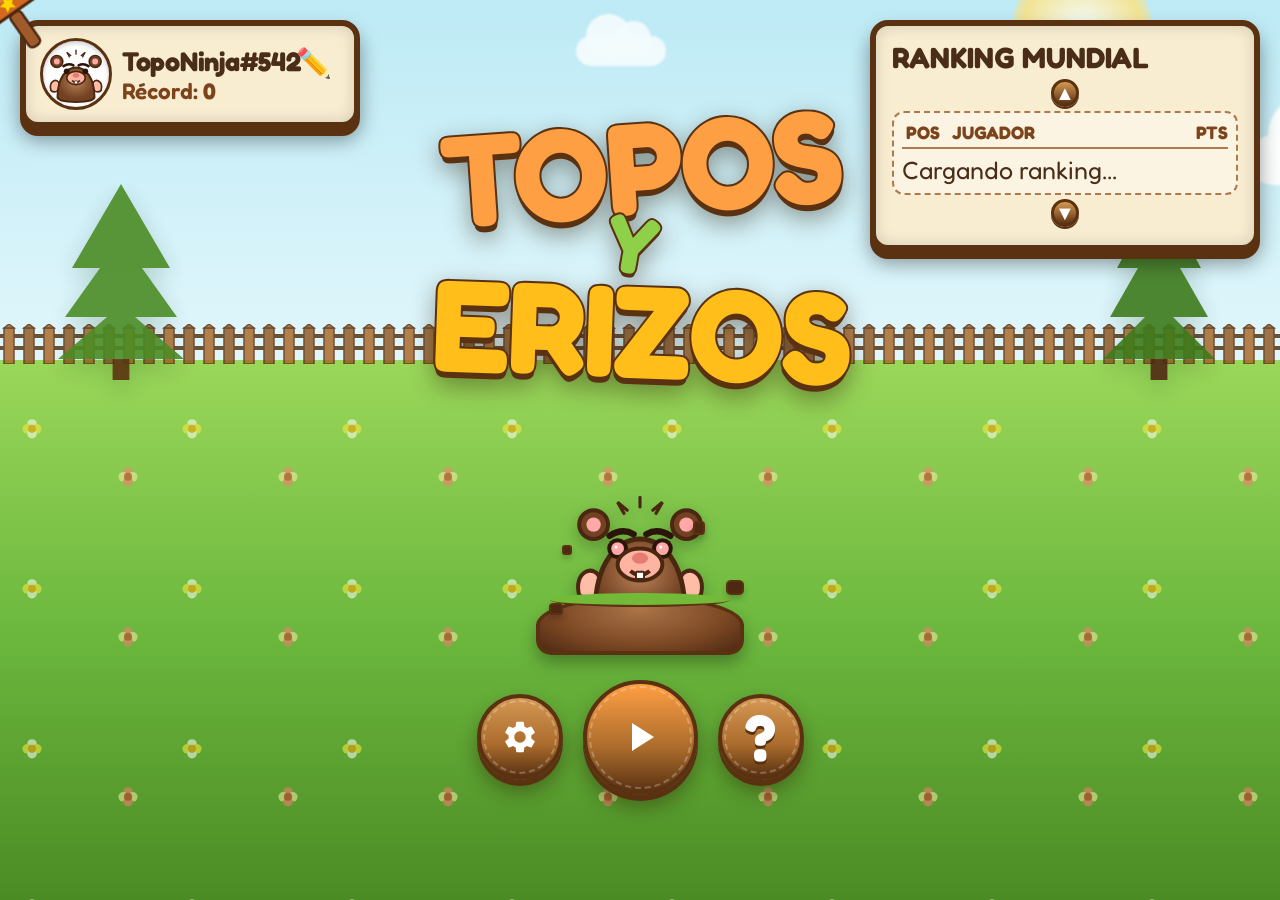
==== index.html @ 7787ddaa "fix(avatars): restringe a los 4 personajes bonus seleccionados y ajusta su tamano en las insignias d" ====
<!DOCTYPE html>
<html lang="es">
<head>
  <meta charset="UTF-8">
  <meta name="viewport" content="width=device-width, initial-scale=1.0, maximum-scale=1.0, user-scalable=no">
  <title>Topos y Erizos — ¡Aplástalos!</title>
  <meta name="description" content="¡El divertido juego de Topos y Erizos! Golpea a los topos con tu martillo, evita a los erizos y sobrevive a la horda.">
  <link rel="icon" href="data:image/svg+xml,<svg xmlns=%22http://www.w3.org/2000/svg%22 viewBox=%220 0 100 100%22><text y=%22.9em%22 font-size=%2290%22>🐹</text></svg>">
  <link rel="preconnect" href="https://fonts.googleapis.com">
  <link rel="preconnect" href="https://fonts.gstatic.com" crossorigin>
  <link href="https://fonts.googleapis.com/css2?family=Fredoka:wght@400;600;700;900&display=swap" rel="stylesheet">
  <link rel="stylesheet" href="style.css?v=1.7.0">
</head>
<body>
  <!-- Global SVG Gradients definitions (Resolves color-fill bugs in dynamic SVGs) -->
  <svg xmlns="http://www.w3.org/2000/svg" style="position: absolute; width: 0; height: 0; overflow: hidden;" aria-hidden="true">
    <defs>
      <radialGradient id="moleGrad" cx="50%" cy="40%" r="50%">
        <stop offset="0%" stop-color="#ba8258" />
        <stop offset="100%" stop-color="#734222" />
      </radialGradient>
      <radialGradient id="erizoFace" cx="50%" cy="50%" r="50%">
        <stop offset="0%" stop-color="#fff0e0" />
        <stop offset="100%" stop-color="#ffdcb8" />
      </radialGradient>
      <radialGradient id="erizoSpikes" cx="50%" cy="50%" r="50%">
        <stop offset="0%" stop-color="#805d3f" />
        <stop offset="100%" stop-color="#4d321d" />
      </radialGradient>
      <radialGradient id="zombieGrad" cx="50%" cy="40%" r="50%">
        <stop offset="0%" stop-color="#9ea7aa" />
        <stop offset="100%" stop-color="#546e7a" />
      </radialGradient>
    </defs>
  </svg>

  <!-- Background Ambient Scene -->
  <div class="scene" aria-hidden="true">
    <div class="sun"></div>
    <div class="cloud c1"></div>
    <div class="cloud c2"></div>
    <div class="cloud c3"></div>
    <div class="bg-fence"></div>
    <div class="bg-flowers"></div>
    <div class="bg-forest">
      <!-- Stylized Vector Trees matching reference background -->
      <div class="bg-tree t-left"></div>
      <div class="bg-tree t-right"></div>
    </div>
  </div>

  <!-- Custom Wooden Hammer Cursor (for non-touch devices) -->
  <div class="hammer-cursor" id="hammerCursor" aria-hidden="true">
    <svg viewBox="0 0 100 100" width="100%" height="100%">
      <!-- Handle -->
      <rect x="42" y="45" width="16" height="50" rx="6" fill="#a05a2c" stroke="#4a2711" stroke-width="3"/>
      <!-- Hammer Head -->
      <path d="M15 15 L85 15 A8 8 0 0 1 93 23 L93 37 A8 8 0 0 1 85 45 L15 45 A8 8 0 0 1 7 37 L7 23 A8 8 0 0 1 15 15 Z" fill="#d2691e" stroke="#4a2711" stroke-width="4"/>
      <!-- Highlights and Details -->
      <rect x="22" y="20" width="56" height="6" rx="3" fill="#ffb07c" opacity="0.3"/>
      <path d="M85 15 L85 45" stroke="#4a2711" stroke-width="4"/>
      <path d="M15 15 L15 45" stroke="#4a2711" stroke-width="4"/>
      <!-- Star Decal -->
      <polygon points="50,22 53,28 60,29 55,34 56,41 50,37 44,41 45,34 40,29 47,28" fill="#ffd700"/>
    </svg>
  </div>

  <main class="game-wrap">

    <!-- ================= MAIN MENU SCREEN ================= -->
    <div class="screen active" id="menuScreen">
      <!-- Modal Overlay Backdrop for mobile/tablet -->
      <div class="modal-backdrop" id="modalBackdrop" hidden></div>
      
      <!-- Mobile Top Bar Actions (hidden on desktop) -->
      <div class="mobile-header-actions">
        <button class="mobile-action-btn" id="mobileProfileBtn" title="Mi Perfil" aria-label="Mi Perfil">
          <div class="btn-avatar-icon" id="mobileAvatarIcon"></div>
          <span class="btn-label">Perfil</span>
        </button>
        <button class="mobile-action-btn" id="mobileRankBtn" title="Ranking Mundial" aria-label="Ranking Mundial">
          <span class="btn-trophy-icon">🏆</span>
          <span class="btn-label">Ranking</span>
        </button>
      </div>
      
      <!-- 1. FLOATING PROFILE BADGE (TOP-LEFT) -->
      <div class="floating-profile-badge" id="profileCard">
        <button class="modal-close-btn" id="btnCloseProfileModal" title="Cerrar" aria-label="Cerrar">&times;</button>
        <!-- View Mode -->
        <div class="profile-view-mode" id="profileViewMode">
          <div class="profile-avatar-badge" id="profileViewAvatar"></div>
          <div class="profile-info">
            <span class="profile-name" id="profileViewName">Jugador Anónimo</span>
            <span class="profile-highscore">Récord: <b id="profileViewRecord">0</b></span>
          </div>
          <button class="edit-profile-btn" id="btnEditProfile" title="Editar Perfil">✏️</button>
        </div>
        
        <!-- Edit Mode (hidden by default) -->
        <div class="profile-edit-mode" id="profileEditMode" hidden>
          <div class="avatar-selector">
            <button type="button" class="avatar-arrow" id="avatarPrev">◀</button>
            <div class="avatar-option" id="avatarCurrentOption"></div>
            <button type="button" class="avatar-arrow" id="avatarNext">▶</button>
          </div>
          <div class="profile-edit-inputs">
            <input type="text" class="profile-input" id="inputProfileName" maxlength="20" placeholder="Tu Nombre">
            <button class="save-profile-btn" id="btnSaveProfile" title="Guardar">Guardar</button>
          </div>
        </div>
      </div>

      <!-- 2. FLOATING RANKING BOARD (TOP-RIGHT) -->
      <div class="floating-mini-leaderboard" id="miniLeaderboardCard">
        <button class="modal-close-btn" id="btnCloseRankModal" title="Cerrar" aria-label="Cerrar">&times;</button>
        <h3 class="mini-leaderboard-title">RANKING MUNDIAL</h3>
        
        <div class="mini-leaderboard-container-wrapper">
          <!-- Scroll Up Arrow Button -->
          <button class="rank-scroll-btn up" id="rankScrollUp" title="Subir" aria-label="Subir Ranking">▲</button>
          
          <div class="mini-leaderboard-list-container">
            <div class="leaderboard-header">
              <span>Pos</span>
              <span>Jugador</span>
              <span>Pts</span>
            </div>
            <div class="mini-leaderboard-list" id="leaderboardList">
              <div class="leaderboard-loading">Cargando...</div>
            </div>
          </div>
          
          <!-- Scroll Down Arrow Button -->
          <button class="rank-scroll-btn down" id="rankScrollDown" title="Bajar" aria-label="Bajar Ranking">▼</button>
        </div>
      </div>

      <div class="menu-layout">
        <!-- Column 1: Main Menu Options -->
        <div class="menu-main-col">
          <h1 class="logo">
            <span class="logo-top">Topos</span>
            <span class="logo-y">y</span>
            <span class="logo-cuyes">Erizos</span>
          </h1>

          <!-- Giant Menu Mole (matching Image 1) -->
          <div class="menu-mole-container" id="menuMoleContainer">
            <!-- Dust & Flying Rocks -->
            <div class="menu-rocks" aria-hidden="true">
              <span class="rock r1"></span>
              <span class="rock r2"></span>
              <span class="rock r3"></span>
              <span class="rock r4"></span>
            </div>
            <div class="menu-critter-wrapper">
              <div class="menu-critter" id="menuCritter"></div>
            </div>
            <div class="menu-mound-front"></div>
          </div>

          <!-- Wooden Log Buttons Panel (matching Image 1) -->
          <div class="menu-buttons">
            <button class="wood-btn circle" id="btnSettings" title="Configuración" aria-label="Configuración">
              <svg viewBox="0 0 24 24" width="38" height="38">
                <path d="M19.14 12.94c.04-.3.06-.61.06-.94 0-.32-.02-.64-.07-.94l2.03-1.58a.49.49 0 0 0 .12-.61l-1.92-3.32a.488.488 0 0 0-.59-.22l-2.39.96c-.5-.38-1.03-.7-1.62-.94l-.36-2.54a.484.484 0 0 0-.48-.41h-3.84a.48.48 0 0 0-.48.41l-.36 2.54c-.59.24-1.13.57-1.62.94l-2.39-.96c-.22-.08-.47 0-.59.22L2.74 8.87a.49.49 0 0 0 .12.61l2.03 1.58c-.05.3-.09.63-.09.94s.02.64.07.94l-2.03 1.58a.49.49 0 0 0-.12.61l1.92 3.32c.12.22.37.29.59.22l2.39-.96c.5.38 1.03.7 1.62.94l.36 2.54c.05.24.24.41.48.41h3.84c.24 0 .44-.17.48-.41l.36-2.54c.59-.24 1.13-.56 1.62-.94l2.39.96c.22.08.47 0 .59-.22l1.92-3.32a.49.49 0 0 0-.12-.61l-2.03-1.58zM12 15.6c-1.98 0-3.6-1.62-3.6-3.6s1.62-3.6 3.6-3.6 3.6 1.62 3.6 3.6-1.62 3.6-3.6 3.6z" fill="#fff"/>
              </svg>
            </button>

            <button class="wood-btn circle play" id="btnPlay" title="Jugar" aria-label="Iniciar Juego">
              <svg viewBox="0 0 24 24" width="48" height="48">
                <path d="M8 5v14l11-7z" fill="#fff"/>
              </svg>
            </button>

            <button class="wood-btn circle" id="btnHelp" title="Instrucciones" aria-label="Instrucciones">
              <span class="wood-btn-text">?</span>
            </button>

          </div>
        </div>
      </div>
    </div>

    <!-- ================= GAME CONTAINER SCREEN ================= -->
    <div class="screen" id="gameContainer">

      <!-- Premium HUD Panel (Wood Styled) -->
      <div class="hud-panel">
        <div class="hud-left">
          <!-- Vidas -->
          <div class="hud-lives" id="lives" aria-label="Vidas"></div>
        </div>

        <div class="hud-center">
          <!-- Phase Progress Bar (Fase 1 a 10) -->
          <div class="phase-container">
            <span class="phase-label" id="phaseIndicator">Fase 1/10</span>
            <div class="phase-bar-bg">
              <div class="phase-bar-fill" id="phaseProgress"></div>
            </div>
          </div>
        </div>

        <div class="hud-right">
          <!-- Puntos -->
          <div class="hud-score">
            <span class="hud-score-label">Puntos</span>
            <span class="hud-score-value" id="score">0</span>
          </div>

          <!-- Combo wood badge -->
          <div class="combo-badge-wood" id="comboBadge" hidden>
            <span class="combo-val">x1</span>
          </div>

          <!-- Pause/Menu button -->
          <button class="mute-btn pause-btn" id="btnPause" type="button" title="Pausar" aria-label="Pausar">
            <span>||</span>
          </button>
        </div>
      </div>

      <!-- Highscore / Frenzy / Toast subbar -->
      <div class="hud-sub">
        <span class="hud-sub-item">🏆 Récord: <b id="highscore">0</b></span>
        <span class="frenzy-badge" id="frenzyBadge" hidden>🍄 ¡FRENZY x2!</span>
      </div>

      <!-- Game Board (9 holes) -->
      <div class="board-wrap">
        <div class="board" id="board">
          <!-- Holes built dynamically in JS, with 3-layer DOM structure -->
        </div>

        <!-- Warning Overlay for Hordes -->
        <div class="horde-warning-banner" id="hordeWarning" hidden>
          <span class="horde-alert-text">⚠️ ¡ATENCIÓN: LA HORDA! ⚠️</span>
        </div>
      </div>
    </div>

  </main>

  <!-- ================= OVERLAYS ================= -->

  <!-- INSTRUCTIONS OVERLAY (STONE TABLET CAROUSEL) -->
  <div class="overlay" id="instructionsOverlay" hidden>
    <div class="stone-tablet">
      <button class="tablet-close" id="helpClose" aria-label="Cerrar">&times;</button>
      <h2 class="tablet-title">INSTRUCCIONES</h2>

      <div class="tablet-content">
        <!-- Page 1: Basic Game & Combo -->
        <div class="tablet-page active" data-page="1">
          <p class="tablet-text">
            ¡Golpea a los topos! Pero no toques a los erizos o perderás corazones.
          </p>
          <div class="tablet-row">
            <div class="tablet-item">
              <span class="symbol-check">✓</span>
              <div class="item-graphic graphic-mole-hit"></div>
            </div>
            <div class="tablet-item">
              <span class="symbol-cross">✗</span>
              <div class="item-graphic graphic-cuye-hit"></div>
            </div>
          </div>
          <p class="tablet-subtext">¡Haz 5 golpes seguidos para duplicar tus puntos!</p>
          <div class="tablet-combo-preview">
            <span class="mini-mallet">🔨</span>
            <span class="mini-mallet">🔨</span>
            <span class="mini-mallet">🔨</span>
            <span class="mini-mallet">🔨</span>
            <div class="combo-badge-glowing">x2</div>
          </div>
        </div>

        <!-- Page 2: Prepared Moles (Helmets) -->
        <div class="tablet-page" data-page="2">
          <p class="tablet-text">
            ¡Algunos topos usan casco o balde y necesitan más golpes para escapar!
          </p>
          <div class="tablet-row column">
            <div class="tablet-item-horizontal">
              <div class="item-graphic graphic-helmet-mole"></div>
              <span class="graphic-arrow">➡</span>
              <span class="strike-count">x2</span>
              <span class="mini-mallet">🔨</span>
            </div>
            <div class="tablet-item-horizontal">
              <div class="item-graphic graphic-bucket-mole"></div>
              <span class="graphic-arrow">➡</span>
              <span class="strike-count">x3</span>
              <span class="mini-mallet">🔨</span>
            </div>
          </div>
        </div>

        <!-- Page 3: Special Moles (Fork, Disguise, Zombie) -->
        <div class="tablet-page" data-page="3">
          <p class="tablet-text">¡Cuidado con estos topos especiales!</p>
          <div class="tablet-grid">
            <div class="grid-item">
              <div class="item-graphic graphic-disguise-mole"></div>
              <div class="grid-desc">¡Topo con máscara! Golpéalo sin miedo. 🔨 ✓</div>
            </div>
            <div class="grid-item">
              <div class="item-graphic graphic-fork-mole"></div>
              <div class="grid-desc">¡Espera a que baje el tenedor! Si está arriba, te hará daño.</div>
            </div>
            <div class="grid-item">
              <div class="item-graphic graphic-zombie-mole"></div>
              <div class="grid-desc">¡Topo zombie! ¡Golpéalo muchas veces rápido!</div>
            </div>
          </div>
        </div>

        <!-- Page 4: Horde and Powerups -->
        <div class="tablet-page" data-page="4">
          <p class="tablet-text">
            ¡Al final de cada nivel, salen todos juntos muy rápido!
          </p>
          <div class="tablet-row powerups">
            <div class="powerup-card">
              <div class="item-graphic graphic-heart-bubble"></div>
              <span>Toca el corazón para curarte.</span>
            </div>
            <div class="powerup-card">
              <div class="item-graphic graphic-hammer-bubble"></div>
              <span>¡El mega martillo aplasta a todos a la vez!</span>
            </div>
          </div>
          <!-- Quick Play button inside slide 4 -->
          <button class="btn primary btn-wood" id="helpPlayBtn">▶ JUGAR</button>
        </div>
      </div>

      <!-- Tablet Navigation -->
      <div class="tablet-nav">
        <button class="tablet-nav-btn" id="helpPrev" disabled>&lt;</button>
        <span class="tablet-page-num" id="helpPageNum">1/4</span>
        <button class="tablet-nav-btn" id="helpNext">&gt;</button>
      </div>
    </div>
  </div>

  <!-- SETTINGS OVERLAY -->
  <div class="overlay" id="settingsOverlay" hidden>
    <div class="wood-card">
      <button class="card-close" id="settingsClose">&times;</button>
      <h2>CONFIGURACIÓN</h2>

      <div class="settings-group">
        <label>DIFICULTAD</label>
        <div class="difficulty-select" role="group" aria-label="Dificultad">
          <button class="chip" data-diff="facil">Fácil</button>
          <button class="chip active" data-diff="normal">Normal</button>
          <button class="chip" data-diff="dificil">Difícil</button>
        </div>
      </div>

      <div class="settings-group toggle-group">
        <div class="toggle-row">
          <span>Música de Fondo</span>
          <button class="toggle-btn active" id="toggleMusic">SÍ</button>
        </div>
        <div class="toggle-row">
          <span>Efectos de Sonido</span>
          <button class="toggle-btn active" id="toggleSFX">SÍ</button>
        </div>
      </div>
    </div>
  </div>

  <!-- PAUSE OVERLAY -->
  <div class="overlay" id="pauseOverlay" hidden>
    <div class="wood-card">
      <h2>JUEGO PAUSADO</h2>
      <p>La partida está en pausa.</p>
      <button class="btn primary" id="btnResume">Continuar</button>
      <button class="btn secondary" id="btnRestart">Reiniciar</button>
      <button class="btn secondary" id="btnQuit">Salir al Menú</button>
    </div>
  </div>

  <!-- END GAME / VICTORY OVERLAY -->
  <div class="overlay" id="endOverlay" hidden>
    <div class="wood-card">
      <h2 id="endTitle">¡Juego terminado!</h2>
      <p id="endSubtitle">Puntuación final:</p>
      <div class="final-score-badge" id="finalScore">0</div>
      <p id="newRecord" class="new-record" hidden>🎉 ¡Nuevo récord! 🎉</p>
      
      <!-- GAME OVER NAME PROMPT BANNER -->
      <div class="end-name-prompt" id="endNamePrompt">
        <label for="endInputName" class="end-name-label">🏆 Personaliza tu apodo en el Ranking:</label>
        <div class="end-name-input-group">
          <input type="text" id="endInputName" class="end-name-input" maxlength="20" placeholder="Escribe tu nombre">
          <button type="button" id="btnSaveEndName" class="end-name-btn">Guardar mi Nombre</button>
        </div>
      </div>

      <button class="btn primary" id="retryBtn">↻ Jugar de nuevo</button>
      <button class="btn secondary" id="endQuitBtn">Volver al Menú</button>
    </div>
  </div>

  <div class="toast" id="toast" hidden></div>

  <!-- Personajes Bonus Seleccionados (Peccy-5, Kiro-1, Cody3-3, S32-1) -->
  <script src="personajes-bonus/peccy-5.js"></script>
  <script src="personajes-bonus/kiro-1.js"></script>
  <script src="personajes-bonus/cody3-3.js"></script>
  <script src="personajes-bonus/s32-1.js"></script>

  <script src="script.js?v=1.7.1"></script>

</body>
</html>
---- style.css ----
:root {
  --sky-top: #bdeaf5;
  --sky-mid: #e1f7fc;
  --sun: #ffe17a;
  --grass-1: #9ad75a;
  --grass-2: #6cb83e;
  --grass-3: #4b8b24;
  --dirt-light: #ab7448;
  --dirt: #7d4925;
  --dirt-dark: #4e2912;
  --wood-light: #d69854;
  --wood: #aa6b2c;
  --wood-dark: #5a3212;
  --wood-glowing: #ff9f43;
  --stone-light: #d4c3b3;
  --stone-mid: #9c8a77;
  --stone-dark: #5c4e40;
  --accent: #ff6b6b;
  --accent-dark: #d63030;
  --gold: #ffbe1a;
  --gold-dark: #cc9000;
  --heart-red: #ff3838;
  --radius-lg: 24px;
  --radius-md: 16px;
  --shadow-wood: 0 6px 0 var(--wood-dark), 0 12px 20px rgba(40, 20, 0, 0.4);
  --shadow-wood-pressed: 0 2px 0 var(--wood-dark), 0 4px 8px rgba(40, 20, 0, 0.3);
  --shadow-stone: 0 8px 0 var(--stone-dark), 0 16px 24px rgba(0, 0, 0, 0.35);
  font-family: 'Fredoka', 'Segoe UI', system-ui, -apple-system, sans-serif;
  user-select: none;
}

* {
  box-sizing: border-box;
  margin: 0;
  padding: 0;
  outline: none;
  -webkit-tap-highlight-color: transparent;
}

html {
  font-size: 22px;
}
@media (min-width: 768px) {
  html {
    font-size: 25px;
  }
}

html, body {
  width: 100%;
  height: 100%;
  overflow: hidden;
}

body {
  background: linear-gradient(180deg, var(--sky-top) 0%, var(--sky-mid) 40%, var(--grass-1) 40%, var(--grass-2) 70%, var(--grass-3) 100%);
  color: #332211;
  display: flex;
  align-items: center;
  justify-content: center;
  position: relative;
  overflow: hidden;
}

/* Hide default cursor on desktop when over the game area to use the wooden hammer */
@media (hover: hover) and (pointer: fine) {
  body {
    cursor: none;
  }
  .wood-btn, .chip, .tablet-close, .tablet-nav-btn, .card-close, .toggle-btn, .btn {
    cursor: none !important;
  }
}

/* ---------- BACKGROUND SCENE ---------- */
.scene {
  position: fixed;
  inset: 0;
  pointer-events: none;
  z-index: 0;
}

.sun {
  position: absolute;
  top: -40px;
  right: 10%;
  width: 140px;
  height: 140px;
  border-radius: 50%;
  background: radial-gradient(circle, #ffffff 0%, var(--sun) 60%, rgba(255, 225, 122, 0) 80%);
  opacity: 0.8;
  animation: sunFloat 8s ease-in-out infinite alternate;
}

@keyframes sunFloat {
  0% { transform: translateY(0) scale(1); }
  100% { transform: translateY(10px) scale(1.05); }
}

.cloud {
  position: absolute;
  background: rgba(255, 255, 255, 0.95);
  border-radius: 99px;
  filter: blur(1px);
}
.cloud::before, .cloud::after {
  content: "";
  position: absolute;
  background: inherit;
  border-radius: 50%;
}
.c1 { width: 120px; height: 40px; top: 8%; left: 5%; animation: cloudDrift 45s linear infinite; }
.c1::before { width: 60px; height: 60px; top: -30px; left: 15px; }
.c1::after { width: 50px; height: 50px; top: -20px; left: 55px; }

.c2 { width: 160px; height: 50px; top: 15%; right: -10%; animation: cloudDrift 60s linear infinite reverse; }
.c2::before { width: 80px; height: 80px; top: -40px; left: 20px; }
.c2::after { width: 60px; height: 60px; top: -25px; left: 80px; }

.c3 { width: 90px; height: 30px; top: 4%; left: 45%; animation: cloudDrift 30s linear infinite; opacity: 0.8; }
.c3::before { width: 45px; height: 45px; top: -22px; left: 10px; }
.c3::after { width: 35px; height: 35px; top: -15px; left: 40px; }

@keyframes cloudDrift {
  from { transform: translateX(-15vw); }
  to { transform: translateX(115vw); }
}

.bg-forest {
  position: absolute;
  bottom: 60%;
  left: 0;
  right: 0;
  height: 200px;
  display: flex;
  justify-content: space-between;
  padding: 0 4%;
  z-index: 2;
}

.bg-fence {
  position: absolute;
  bottom: calc(60% - 4px);
  left: 0;
  width: 100%;
  height: 40px;
  background-image: url('data:image/svg+xml;utf8,<svg xmlns="http://www.w3.org/2000/svg" viewBox="0 0 40 40"><rect x="0" y="22" width="40" height="4" fill="%235a3212"/><rect x="0" y="10" width="40" height="4" fill="%235a3212"/><path d="M4 4 L14 4 L14 40 L4 40 Z" fill="%23aa6b2c" stroke="%235a3212" stroke-width="1.5"/><polygon points="4,4 9,0 14,4" fill="%23aa6b2c" stroke="%235a3212" stroke-width="1.5"/><path d="M24 4 L34 4 L34 40 L24 40 Z" fill="%23925c27" stroke="%235a3212" stroke-width="1.5"/><polygon points="24,4 29,0 34,4" fill="%23925c27" stroke="%235a3212" stroke-width="1.5"/></svg>');
  background-repeat: repeat-x;
  background-size: auto 40px;
  background-position: bottom left;
  opacity: 0.85;
  z-index: 1;
}

.bg-flowers {
  position: absolute;
  bottom: 0;
  left: 0;
  width: 100%;
  height: 60%;
  background-image: url('data:image/svg+xml;utf8,<svg xmlns="http://www.w3.org/2000/svg" viewBox="0 0 100 100"><circle cx="20" cy="40" r="3" fill="%23fff"/><circle cx="23" cy="43" r="3" fill="%23ffeb3b"/><circle cx="17" cy="43" r="3" fill="%23ffeb3b"/><circle cx="20" cy="46" r="3" fill="%23fff"/><circle cx="20" cy="43" r="2.5" fill="%23ff9800"/><circle cx="80" cy="70" r="3" fill="%23ff7675"/><circle cx="83" cy="73" r="3" fill="%23ffeaa7"/><circle cx="77" cy="73" r="3" fill="%23ffeaa7"/><circle cx="80" cy="76" r="3" fill="%23ff7675"/><circle cx="80" cy="73" r="2.5" fill="%23d63030"/></svg>');
  background-size: 160px 160px;
  opacity: 0.55;
  z-index: 1;
  pointer-events: none;
}

.bg-tree {
  width: 140px;
  height: 220px;
  background-repeat: no-repeat;
  background-position: bottom center;
  opacity: 0.9;
  filter: drop-shadow(0 8px 12px rgba(0, 50, 0, 0.2));
  transform-origin: bottom center;
}
.t-left {
  background-image: url('data:image/svg+xml;utf8,<svg xmlns="http://www.w3.org/2000/svg" viewBox="0 0 100 150"><path d="M50 150 L50 90" stroke="%235a3212" stroke-width="12" stroke-linecap="round"/><path d="M50 10 L85 70 L65 70 L90 105 L60 105 L95 135 L5 135 L40 105 L10 105 L35 70 L15 70 Z" fill="%234b8b24"/></svg>');
  animation: treeSway 6s ease-in-out infinite alternate;
}
.t-right {
  background-image: url('data:image/svg+xml;utf8,<svg xmlns="http://www.w3.org/2000/svg" viewBox="0 0 100 150"><path d="M50 150 L50 90" stroke="%234e2912" stroke-width="12" stroke-linecap="round"/><path d="M50 15 L80 70 L65 70 L85 105 L60 105 L90 135 L10 135 L40 105 L15 105 L35 70 L20 70 Z" fill="%233e7b1a"/></svg>');
  animation: treeSway 7s ease-in-out infinite alternate-reverse;
}

@keyframes treeSway {
  0% { transform: rotate(-2deg); }
  100% { transform: rotate(2deg); }
}

/* ---------- HAMMER CURSOR ---------- */
.hammer-cursor {
  position: fixed;
  top: 0;
  left: 0;
  width: 80px;
  height: 80px;
  pointer-events: none;
  z-index: 9999;
  transform: translate(-30%, -30%) rotate(-35deg);
  transition: transform 0.05s ease-out;
  display: none;
}

@media (hover: hover) and (pointer: fine) {
  .hammer-cursor {
    display: block;
  }
}

.hammer-cursor.swinging {
  animation: hammerStrike 0.15s ease-out;
}

@keyframes hammerStrike {
  0% { transform: translate(-30%, -30%) rotate(-35deg) scale(1); }
  40% { transform: translate(-10%, -10%) rotate(-75deg) scale(0.9); }
  100% { transform: translate(-30%, -30%) rotate(-35deg) scale(1); }
}

/* Combo-scaled hammer cursor */
.hammer-cursor.combo-x2 {
  width: 95px;
  height: 95px;
  filter: drop-shadow(0 0 6px rgba(255, 200, 0, 0.6));
  transition: width 0.3s ease, height 0.3s ease, filter 0.3s ease;
}

.hammer-cursor.combo-x3 {
  width: 110px;
  height: 110px;
  filter: drop-shadow(0 0 12px rgba(255, 80, 40, 0.8));
  transition: width 0.3s ease, height 0.3s ease, filter 0.3s ease;
}

/* ---------- WRAPPER & GENERAL SCREENS ---------- */
.game-wrap {
  width: 100%;
  max-width: 820px;
  height: 100dvh;
  display: flex;
  flex-direction: column;
  justify-content: center;
  align-items: center;
  padding: 16px;
  z-index: 10;
}

.screen {
  width: 100%;
  display: none;
  flex-direction: column;
  align-items: center;
  justify-content: center;
  animation: fadeIn 0.4s ease;
}

.screen.active {
  display: flex;
}

@keyframes fadeIn {
  from { opacity: 0; transform: scale(0.95); }
  to { opacity: 1; transform: scale(1); }
}

/* ---------- LOGO STYLING ---------- */
@keyframes logoFloat {
  0% { transform: translateY(0) rotate(-0.5deg); }
  50% { transform: translateY(-8px) rotate(0.5deg); }
  100% { transform: translateY(0) rotate(-0.5deg); }
}

.logo {
  display: flex;
  flex-direction: column;
  align-items: center;
  line-height: 0.85;
  animation: logoFloat 4s ease-in-out infinite;
  margin-bottom: 10px;
  filter: drop-shadow(0 8px 12px rgba(40, 20, 0, 0.4));
}

.logo span {
  font-size: clamp(3rem, 11vw, 5.2rem);
  font-weight: 900;
  text-transform: uppercase;
  letter-spacing: -2px;
  -webkit-text-stroke: 4px var(--wood-dark);
  paint-order: stroke fill;
  display: inline-block;
}

.logo-top {
  color: #ff9f43;
  transform: rotate(-4deg) translateY(5px);
  text-shadow: 0 6px 0 var(--wood-dark);
}

.logo-y {
  font-size: clamp(2rem, 8vw, 3.2rem) !important;
  color: #8ed149;
  transform: rotate(10deg) translate(-10px, -5px);
  text-shadow: 0 4px 0 var(--wood-dark);
  z-index: 2;
}

.logo-cuyes {
  color: #ffbe1a;
  transform: rotate(2deg) translateY(-10px);
  text-shadow: 0 6px 0 var(--wood-dark);
}

/* ---------- MENU GIANT MOLE ---------- */
.menu-mole-container {
  position: relative;
  width: 260px;
  height: 240px;
  margin: 10px 0;
  display: flex;
  justify-content: center;
  align-items: flex-end;
}

.menu-critter-wrapper {
  position: absolute;
  width: 170px;
  height: 240px;
  bottom: 12px;
  overflow: hidden;
  z-index: 3;
  pointer-events: none;
}

.menu-critter {
  position: absolute;
  width: 100%;
  height: 160px;
  bottom: 0;
  left: 0;
  transform: translateY(105%);
  transition: transform 0.25s cubic-bezier(0.2, 0.88, 0.35, 1.25);
  pointer-events: auto;
  cursor: pointer;
  filter: drop-shadow(0 6px 8px rgba(0, 0, 0, 0.25));
}

.menu-mole-container.up .menu-critter {
  transform: translateY(-5%);
}

.menu-mole-container.hit .menu-critter {
  animation: critterSquash 0.35s cubic-bezier(0.25, 0.8, 0.25, 1.25) forwards;
}

.menu-mole-container.shake .menu-critter {
  animation: critterSquash 0.35s cubic-bezier(0.25, 0.8, 0.25, 1.25) forwards;
}

.menu-mole-container.shake {
  animation: boardShake 0.4s ease;
}

.menu-mound-front {
  position: absolute;
  bottom: 0;
  left: 10%;
  width: 80%;
  height: 60px;
  background: radial-gradient(ellipse at 50% 20%, var(--dirt-light) 0%, var(--dirt) 60%, var(--dirt-dark) 100%);
  border-radius: 50% 50% 15px 15px;
  border: 4px solid var(--wood-dark);
  box-shadow: 0 8px 16px rgba(0,0,0,0.3);
  z-index: 4;
}

.menu-mound-front::after {
  content: "";
  position: absolute;
  top: -6px;
  left: 5%;
  width: 90%;
  height: 12px;
  background: #73ba38;
  border-radius: 50%;
  border-bottom: 2px solid var(--wood-dark);
}

/* Menu Rocks Particles */
.menu-rocks {
  position: absolute;
  inset: 0;
  pointer-events: none;
  z-index: 5;
}

.rock {
  position: absolute;
  background: var(--dirt-dark);
  border-radius: 30%;
  border: 2px solid var(--wood-dark);
  box-shadow: 0 4px 6px rgba(0,0,0,0.2);
}
.r1 { width: 14px; height: 12px; bottom: 40px; left: 15%; animation: rockFloat1 5s ease-in-out infinite alternate; }
.r2 { width: 18px; height: 15px; bottom: 60px; right: 10%; animation: rockFloat2 6s ease-in-out infinite alternate; }
.r3 { width: 10px; height: 10px; bottom: 100px; left: 20%; animation: rockFloat2 4s ease-in-out infinite alternate; }
.r4 { width: 12px; height: 14px; bottom: 120px; right: 25%; animation: rockFloat1 5.5s ease-in-out infinite alternate; }

@keyframes rockFloat1 {
  0% { transform: translateY(0) rotate(0deg); }
  100% { transform: translateY(-15px) rotate(45deg); }
}
@keyframes rockFloat2 {
  0% { transform: translateY(0) rotate(0deg); }
  100% { transform: translateY(-25px) rotate(-60deg); }
}

/* ---------- WOOD BUTTONS STYLING ---------- */
.menu-buttons {
  display: flex;
  gap: 20px;
  align-items: center;
  margin-top: 15px;
  z-index: 10;
}

.wood-btn {
  background: linear-gradient(180deg, var(--wood-light) 0%, var(--wood) 60%, var(--wood-dark) 100%);
  border: 4px solid var(--wood-dark);
  color: #fff;
  font-family: inherit;
  font-weight: 900;
  display: flex;
  align-items: center;
  justify-content: center;
  box-shadow: var(--shadow-wood);
  transition: transform 0.1s ease, box-shadow 0.1s ease;
  position: relative;
  text-shadow: 0 3px 0 var(--wood-dark);
}

.wood-btn::before {
  content: "";
  position: absolute;
  inset: 2px;
  border: 2px dashed rgba(255, 255, 255, 0.25);
  border-radius: inherit;
  pointer-events: none;
}

.wood-btn.circle {
  width: 86px;
  height: 86px;
  border-radius: 50%;
}

.wood-btn.circle.play {
  width: 115px;
  height: 115px;
  background: linear-gradient(180deg, var(--wood-glowing) 0%, var(--wood) 60%, var(--wood-dark) 100%);
  animation: playPulse 2s infinite alternate;
}

@keyframes playPulse {
  0% { transform: scale(1); filter: brightness(1); }
  100% { transform: scale(1.06); filter: brightness(1.08); }
}

.wood-btn.circle:hover {
  transform: scale(1.06);
}

.wood-btn.circle:active {
  transform: translateY(4px) scale(0.96);
  box-shadow: var(--shadow-wood-pressed);
}

.wood-btn-text {
  font-size: 2.6rem;
  line-height: 1;
}



/* ---------- PREMIUM GAME HUD ---------- */
.hud-panel {
  width: 100%;
  display: grid;
  grid-template-columns: 1fr 1.2fr 1fr;
  align-items: center;
  padding: 10px 16px;
  background: linear-gradient(180deg, var(--wood-light), var(--wood));
  border: 4px solid var(--wood-dark);
  border-radius: var(--radius-md);
  box-shadow: var(--shadow-wood), inset 0 3px 0 rgba(255,255,255,0.3);
  margin-bottom: 6px;
}

.hud-left {
  display: flex;
  align-items: center;
}

.hud-lives {
  display: flex;
  gap: 4px;
}

.heart {
  font-size: 1.35rem;
  display: inline-block;
  filter: drop-shadow(0 2px 3px rgba(0,0,0,0.3));
}

.heart.lost {
  animation: heartLose 0.5s ease-out forwards;
}

@keyframes heartLose {
  0% { transform: scale(1); opacity: 1; }
  50% { transform: scale(1.4) rotate(15deg); }
  100% { transform: scale(0) translateY(10px); opacity: 0; }
}

.hud-center {
  display: flex;
  justify-content: center;
}

.phase-container {
  width: 100%;
  max-width: 170px;
  display: flex;
  flex-direction: column;
  align-items: center;
}

.phase-label {
  font-size: 0.78rem;
  font-weight: 900;
  color: #fff;
  text-shadow: 0 2px 3px var(--wood-dark);
  text-transform: uppercase;
  margin-bottom: 2px;
  letter-spacing: 0.5px;
}

.phase-bar-bg {
  width: 100%;
  height: 14px;
  background: rgba(40, 20, 0, 0.45);
  border-radius: 99px;
  border: 2px solid var(--wood-dark);
  overflow: hidden;
  box-shadow: inset 0 2px 4px rgba(0,0,0,0.4);
}

.phase-bar-fill {
  width: 0%;
  height: 100%;
  background: linear-gradient(90deg, #a3e13d, #72ba38);
  border-radius: 99px;
  transition: width 0.3s ease;
}

.hud-right {
  display: flex;
  justify-content: flex-end;
  align-items: center;
  gap: 8px;
}

.hud-score {
  display: flex;
  flex-direction: column;
  align-items: center;
  background: rgba(255, 253, 245, 0.95);
  border: 3px solid var(--wood-dark);
  border-radius: 20px;
  padding: 2px 12px;
  box-shadow: inset 0 2px 4px rgba(0,0,0,0.15);
  min-width: 80px;
}

.hud-score-label {
  font-size: 0.65rem;
  text-transform: uppercase;
  font-weight: 800;
  color: #8c603a;
  line-height: 1;
}

.hud-score-value {
  font-size: 1.15rem;
  font-weight: 900;
  color: var(--accent-dark);
  line-height: 1.1;
}

.combo-badge-wood {
  width: 38px;
  height: 38px;
  border-radius: 50%;
  background: radial-gradient(circle, #ffd043 0%, var(--gold) 50%, var(--gold-dark) 100%);
  border: 3px solid var(--wood-dark);
  box-shadow: 0 3px 0 var(--wood-dark);
  display: flex;
  align-items: center;
  justify-content: center;
  animation: comboPulse 0.4s cubic-bezier(0.18, 0.89, 0.32, 1.28) forwards;
}

.combo-badge-wood .combo-val {
  font-size: 0.9rem;
  font-weight: 900;
  color: var(--wood-dark);
  text-shadow: 0 1px 0 rgba(255,255,255,0.4);
}

/* Combo x2: golden glow */
.combo-badge-wood.combo-x2 {
  width: 44px;
  height: 44px;
  background: radial-gradient(circle, #ffe566 0%, #ffc800 50%, #e6a800 100%);
  box-shadow: 0 3px 0 var(--wood-dark), 0 0 10px rgba(255, 200, 0, 0.7);
  animation: comboPulse 0.4s cubic-bezier(0.18, 0.89, 0.32, 1.28) forwards;
}
.combo-badge-wood.combo-x2 .combo-val {
  font-size: 1rem;
}

/* Combo x3: red fire glow */
.combo-badge-wood.combo-x3 {
  width: 50px;
  height: 50px;
  background: radial-gradient(circle, #ff6b4a 0%, #ff3d1a 50%, #cc2200 100%);
  border-color: #991a00;
  box-shadow: 0 3px 0 #991a00, 0 0 16px rgba(255, 60, 20, 0.85);
  animation: comboPulse 0.4s cubic-bezier(0.18, 0.89, 0.32, 1.28) forwards, comboFireGlow 1s ease-in-out infinite alternate;
}
.combo-badge-wood.combo-x3 .combo-val {
  font-size: 1.1rem;
  color: #fff;
  text-shadow: 0 1px 3px rgba(0,0,0,0.4);
}

@keyframes comboFireGlow {
  0% { box-shadow: 0 3px 0 #991a00, 0 0 10px rgba(255, 60, 20, 0.6); }
  100% { box-shadow: 0 3px 0 #991a00, 0 0 22px rgba(255, 60, 20, 0.95); }
}

.mute-btn.pause-btn {
  width: 32px;
  height: 32px;
  border-radius: 50%;
  background: #fff;
  border: 2px solid var(--wood-dark);
  box-shadow: 0 3px 0 var(--wood-dark);
  font-weight: 900;
  font-size: 0.85rem;
  color: var(--wood-dark);
  display: flex;
  align-items: center;
  justify-content: center;
  cursor: pointer;
}
.mute-btn.pause-btn:active {
  transform: translateY(2px);
  box-shadow: 0 1px 0 var(--wood-dark);
}

.hud-sub {
  width: 100%;
  display: flex;
  justify-content: space-between;
  align-items: center;
  color: #fff;
  font-size: 0.8rem;
  font-weight: 700;
  text-shadow: 0 2px 3px rgba(0, 0, 0, 0.5);
  margin-bottom: 8px;
  min-height: 20px;
}

.frenzy-badge {
  background: linear-gradient(180deg, #ff9f43, var(--accent));
  border: 2px solid var(--accent-dark);
  border-radius: 99px;
  padding: 2px 10px;
  box-shadow: 0 3px 6px rgba(0,0,0,0.3);
  animation: frenzyPulse 0.6s infinite alternate;
}

@keyframes frenzyPulse {
  0% { transform: scale(1); filter: brightness(1); }
  100% { transform: scale(1.05); filter: brightness(1.2); }
}

/* ---------- HORDE BANNER ---------- */
.horde-warning-banner {
  position: absolute;
  top: 35%;
  left: 0;
  right: 0;
  background: linear-gradient(90deg, transparent, rgba(230, 50, 50, 0.9) 20%, rgba(230, 50, 50, 0.9) 80%, transparent);
  border-top: 4px solid var(--wood-dark);
  border-bottom: 4px solid var(--wood-dark);
  padding: 12px 0;
  text-align: center;
  z-index: 20;
  pointer-events: none;
  box-shadow: 0 10px 20px rgba(0,0,0,0.4);
  animation: bannerPop 0.5s cubic-bezier(0.18, 0.89, 0.32, 1.28);
}

.horde-alert-text {
  font-size: clamp(1.1rem, 5vw, 1.8rem);
  font-weight: 900;
  color: #fff;
  text-shadow: 0 3px 4px rgba(0, 0, 0, 0.7);
  letter-spacing: 1px;
  animation: flashText 0.8s infinite steps(2);
}

@keyframes bannerPop {
  0% { transform: scaleY(0); }
  100% { transform: scaleY(1); }
}
@keyframes flashText {
  0%, 100% { opacity: 1; }
  50% { opacity: 0.3; }
}

/* ---------- GAME BOARD & 3-LAYER HOLES ---------- */
.board-wrap {
  width: 100%;
  position: relative;
}

.board {
  width: 100%;
  aspect-ratio: 4 / 3;
  background: radial-gradient(circle at 50% 20%, rgba(255,255,255,0.15) 0%, transparent 60%), linear-gradient(180deg, #7ecc3a 0%, #52a623 60%, #3e8116 100%);
  border-radius: var(--radius-lg);
  border: 10px solid var(--wood-dark);
  box-shadow: 
    var(--shadow-wood), 
    inset 0 0 0 6px rgba(255,255,255,0.18),
    inset 0 0 20px rgba(0,0,0,0.35);
  display: grid;
  grid-template-columns: repeat(3, 1fr);
  grid-template-rows: repeat(3, 1fr);
  gap: 3% 5%;
  padding: 5%;
  position: relative;
  overflow: hidden;
}

.board.shake {
  animation: boardShake 0.4s ease;
}

@keyframes boardShake {
  0%, 100% { transform: translate(0, 0); }
  10% { transform: translate(-8px, -5px); }
  30% { transform: translate(8px, 5px); }
  50% { transform: translate(-6px, 3px); }
  70% { transform: translate(6px, -3px); }
  90% { transform: translate(-3px, 1px); }
}

/* 3-layer hole styling */
.hole-container {
  position: relative;
  display: flex;
  align-items: flex-end;
  justify-content: center;
  overflow: visible;
  -webkit-user-drag: none;
}

.hole-back {
  position: absolute;
  bottom: 4%;
  left: 8%;
  width: 84%;
  height: 38%;
  background: radial-gradient(ellipse at 50% 20%, #150c05 20%, #2e1b0c 80%, #4a2d18 100%);
  border-radius: 50%;
  border: 3.5px solid #2d1607;
  box-shadow: inset 0 8px 12px rgba(0, 0, 0, 0.9), 0 4px 6px rgba(0, 0, 0, 0.25);
  z-index: 1;
}

/* The overflow-clipping wrapper that lets critters rise tall but cuts off inside the hole */
.critter-wrapper {
  position: absolute;
  width: 76%;
  height: 150%;
  bottom: 18%; /* Aligned right at the bottom edge of the hole back ellipse mouth */
  left: 12%;
  overflow: hidden;
  z-index: 2;
  pointer-events: none;
}

.critter {
  position: absolute;
  width: 100%;
  height: 66%; /* Relative height of the animal inside the tall mask */
  bottom: 0;
  left: 0;
  transform: translateY(105%);
  transition: transform 0.22s cubic-bezier(0.2, 0.88, 0.35, 1.25);
  pointer-events: auto; /* enables clicks on critter */
  cursor: pointer;
}

/* State when mole is up */
.hole-container.up .critter {
  transform: translateY(-4%);
}

/* Fork Mole Smooth Transitions */
.fork-group {
  transform: translateY(35px);
  transition: transform 0.28s cubic-bezier(0.175, 0.885, 0.32, 1.275);
}
.hole-container.fork-up .fork-group {
  transform: translateY(0px);
}
.fork-sparkle {
  opacity: 0;
  pointer-events: none;
  transition: opacity 0.2s ease-out;
}
.hole-container.fork-up .fork-sparkle {
  opacity: 0.85;
}

/* Front dirt mound layer */
.hole-front {
  position: absolute;
  bottom: 0;
  left: 4%;
  width: 92%;
  height: 40%;
  background: radial-gradient(ellipse at 50% 15%, var(--dirt-light) 0%, var(--dirt) 60%, var(--dirt-dark) 100%);
  border-radius: 50% 50% 12px 12px;
  border: 3px solid #301e10;
  border-top: 3px solid rgba(255, 255, 255, 0.2);
  border-bottom: 5px solid #24140a;
  box-shadow: 0 6px 12px rgba(0,0,0,0.3);
  z-index: 3;
  pointer-events: none; /* Let clicks pass through to the hole/critter underneath */
}

/* Stylized grass blades on top of dirt mounds */
.hole-front::before {
  content: "";
  position: absolute;
  top: -9px;
  left: 10%;
  width: 80%;
  height: 14px;
  background-image: url('data:image/svg+xml;utf8,<svg xmlns="http://www.w3.org/2000/svg" viewBox="0 0 100 20"><path d="M5 20 L8 4 L14 20 L22 2 L28 20 L40 5 L46 20 L58 1 L64 20 L75 6 L80 20 L92 3 L96 20 Z" fill="%236cb83e" stroke="%233e7b1a" stroke-width="1.5"/></svg>');
  background-repeat: repeat-x;
}

/* Scattered dirt pebbles along the base of the mounds */
.hole-front::after {
  content: "";
  position: absolute;
  bottom: -4px;
  left: 8%;
  width: 84%;
  height: 10px;
  background-image: url('data:image/svg+xml;utf8,<svg xmlns="http://www.w3.org/2000/svg" viewBox="0 0 100 20"><circle cx="15" cy="15" r="4.5" fill="%234a2d18" stroke="%23301e10" stroke-width="1.5"/><circle cx="35" cy="17" r="3" fill="%238c5b36" stroke="%23301e10" stroke-width="1.2"/><circle cx="55" cy="14" r="5" fill="%234a2d18" stroke="%23301e10" stroke-width="1.5"/><circle cx="75" cy="16" r="3.5" fill="%238c5b36" stroke="%23301e10" stroke-width="1.2"/><circle cx="85" cy="15" r="4" fill="%234a2d18" stroke="%23301e10" stroke-width="1.5"/></svg>');
  background-repeat: repeat-x;
  background-size: 55px auto;
  opacity: 0.9;
}

/* Hit visual animations */
.hole-container.hit .critter {
  animation: critterSquash 0.35s cubic-bezier(0.25, 0.8, 0.25, 1.25) forwards;
}

@keyframes critterSquash {
  0% { transform: translateY(-4%) scale(1); }
  20% { transform: translateY(10%) scale(1.4, 0.5); }
  45% { transform: translateY(-16%) scale(0.82, 1.28); }
  75% { transform: translateY(6%) scale(1.1, 0.9); }
  100% { transform: translateY(105%) scale(1); }
}

/* Dirt Mound Hit bounce animation */
.hole-container.hit .hole-front {
  animation: dirtMoundBounce 0.35s ease-out;
}
@keyframes dirtMoundBounce {
  0%, 100% { transform: scale(1); }
  30% { transform: scale(1.06, 0.94); }
  60% { transform: scale(0.98, 1.02); }
}

/* ---------- INSTRUCTIONS SCREEN (STONE TABLET) ---------- */
.stone-tablet {
  width: 100%;
  max-width: 550px;
  background: linear-gradient(185deg, var(--stone-light) 0%, var(--stone-mid) 70%, var(--stone-dark) 100%);
  border: 6px solid var(--stone-dark);
  border-radius: var(--radius-lg);
  box-shadow: var(--shadow-stone);
  position: relative;
  padding: 28px 24px 24px;
  display: flex;
  flex-direction: column;
  align-items: center;
  animation: tabletPopIn 0.4s cubic-bezier(0.18, 0.89, 0.32, 1.28);
}

@keyframes tabletPopIn {
  from { transform: scale(0.8) translateY(30px); opacity: 0; }
  to { transform: scale(1) translateY(0); opacity: 1; }
}

.tablet-close {
  position: absolute;
  top: -16px;
  right: -16px;
  width: 42px;
  height: 42px;
  border-radius: 50%;
  background: linear-gradient(180deg, var(--wood-light), var(--wood));
  border: 3px solid var(--wood-dark);
  color: #fff;
  font-size: 1.6rem;
  font-weight: 900;
  display: flex;
  align-items: center;
  justify-content: center;
  box-shadow: 0 4px 6px rgba(0,0,0,0.3);
  cursor: pointer;
  z-index: 10;
}
.tablet-close:active {
  transform: translateY(2px);
  box-shadow: 0 2px 4px rgba(0,0,0,0.2);
}

.tablet-title {
  font-size: 1.8rem;
  font-weight: 900;
  color: #fff;
  -webkit-text-stroke: 2px var(--stone-dark);
  text-shadow: 0 3px 0 var(--stone-dark);
  margin-bottom: 12px;
  text-align: center;
  letter-spacing: 1px;
}

.tablet-content {
  width: 100%;
  min-height: 310px;
  background: rgba(255, 253, 245, 0.94);
  border: 4px solid var(--stone-dark);
  border-radius: var(--radius-md);
  padding: 22px;
  box-shadow: inset 0 4px 8px rgba(0,0,0,0.15);
  display: flex;
  flex-direction: column;
  justify-content: center;
}

.tablet-page {
  display: none;
  flex-direction: column;
  align-items: center;
  justify-content: center;
  text-align: center;
  animation: pageFade 0.25s ease-out;
}

.tablet-page.active {
  display: flex;
}

@keyframes pageFade {
  from { opacity: 0; transform: translateY(6px); }
  to { opacity: 1; transform: translateY(0); }
}

.tablet-text {
  font-size: 0.95rem;
  color: #4a3425;
  margin-bottom: 12px;
  line-height: 1.35;
}

.tablet-subtext {
  font-size: 0.85rem;
  color: #6d4c38;
  font-weight: 700;
  margin: 10px 0 4px;
}

.tablet-row {
  display: flex;
  justify-content: center;
  gap: 24px;
  align-items: center;
  width: 100%;
}

.tablet-row.column {
  flex-direction: column;
  gap: 12px;
}

.tablet-item {
  position: relative;
  display: flex;
  flex-direction: column;
  align-items: center;
}

.symbol-check {
  font-size: 1.8rem;
  font-weight: 900;
  color: #72ba38;
  text-shadow: 0 2px 0 #fff;
  margin-bottom: -5px;
}

.symbol-cross {
  font-size: 1.8rem;
  font-weight: 900;
  color: var(--accent);
  text-shadow: 0 2px 0 #fff;
  margin-bottom: -5px;
}

/* Help page elements graphics placeholder classes */
.item-graphic {
  width: 70px;
  height: 60px;
  display: flex;
  align-items: center;
  justify-content: center;
}

.tablet-item-horizontal {
  display: flex;
  align-items: center;
  gap: 12px;
  background: rgba(0,0,0,0.05);
  padding: 6px 14px;
  border-radius: 99px;
  width: 90%;
  justify-content: center;
  border: 2px dashed rgba(0,0,0,0.12);
}

.strike-count {
  font-size: 1.1rem;
  font-weight: 900;
  color: var(--wood-dark);
}

.graphic-arrow {
  font-size: 1.2rem;
  color: var(--stone-dark);
}

/* Tablet Slide 3 Grid */
.tablet-grid {
  display: grid;
  grid-template-columns: repeat(3, 1fr);
  gap: 8px;
  width: 100%;
  margin-top: 6px;
}

.grid-item {
  display: flex;
  flex-direction: column;
  align-items: center;
  background: rgba(0,0,0,0.03);
  padding: 6px;
  border-radius: 12px;
  border: 1px solid rgba(0,0,0,0.05);
}

.grid-desc {
  font-size: 0.65rem;
  font-weight: 700;
  color: #5c4331;
  margin-top: 4px;
  line-height: 1.2;
}

/* Tablet Slide 4 Horde */
.tablet-row.powerups {
  gap: 12px;
}

.powerup-card {
  flex: 1;
  display: flex;
  flex-direction: column;
  align-items: center;
  background: rgba(0,0,0,0.04);
  padding: 8px;
  border-radius: var(--radius-md);
  border: 2px dashed rgba(0,0,0,0.08);
}

.powerup-card span {
  font-size: 0.68rem;
  font-weight: 700;
  color: #5c4331;
  margin-top: 6px;
  line-height: 1.25;
}

.tablet-combo-preview {
  display: flex;
  align-items: center;
  gap: 4px;
  background: #fbf5df;
  border: 2px solid #ebdfbc;
  border-radius: 99px;
  padding: 4px 10px;
}

.mini-mallet {
  font-size: 0.9rem;
}

.combo-badge-glowing {
  width: 28px;
  height: 28px;
  border-radius: 50%;
  background: #ff5e97;
  color: #fff;
  font-weight: 900;
  font-size: 0.75rem;
  display: flex;
  align-items: center;
  justify-content: center;
  border: 2px solid #fff;
  box-shadow: 0 0 10px #ff5e97;
  animation: glowPulseHelp 1s infinite alternate;
  margin-left: 6px;
}

@keyframes glowPulseHelp {
  0% { box-shadow: 0 0 4px #ff5e97; }
  100% { box-shadow: 0 0 12px #ff5e97; transform: scale(1.1); }
}

.btn-wood {
  margin-top: 14px;
  padding: 10px 24px;
  box-shadow: 0 4px 0 var(--wood-dark), 0 6px 12px rgba(0,0,0,0.3);
}
.btn-wood:active {
  transform: translateY(3px);
  box-shadow: 0 1px 0 var(--wood-dark);
}

/* Tablet Nav buttons */
.tablet-nav {
  display: flex;
  align-items: center;
  gap: 20px;
  margin-top: 12px;
}

.tablet-nav-btn {
  width: 44px;
  height: 44px;
  border-radius: 50%;
  background: linear-gradient(180deg, var(--wood-light), var(--wood));
  border: 3px solid var(--wood-dark);
  box-shadow: 0 4px 0 var(--wood-dark);
  color: #fff;
  font-weight: 900;
  font-size: 1.3rem;
  display: flex;
  align-items: center;
  justify-content: center;
  cursor: pointer;
  transition: transform 0.1s;
}

.tablet-nav-btn:disabled {
  filter: grayscale(0.8) opacity(0.5);
  box-shadow: 0 2px 0 var(--wood-dark);
  cursor: not-allowed;
  transform: none !important;
}

.tablet-nav-btn:not(:disabled):active {
  transform: translateY(3px);
  box-shadow: 0 1px 0 var(--wood-dark);
}

.tablet-page-num {
  font-size: 1rem;
  font-weight: 900;
  color: #fff;
  text-shadow: 0 2px 2px var(--stone-dark);
}

/* ---------- GENERAL OVERLAYS & CARDS ---------- */
.overlay {
  position: absolute;
  inset: 0;
  background: rgba(20, 10, 5, 0.7);
  backdrop-filter: blur(3px);
  z-index: 100;
  display: flex;
  align-items: center;
  justify-content: center;
  padding: 16px;
  animation: fadeInOverlay 0.3s ease;
}

[hidden] {
  display: none !important;
}

@keyframes fadeInOverlay {
  from { opacity: 0; }
  to { opacity: 1; }
}

.wood-card {
  width: 100%;
  max-width: 350px;
  background: linear-gradient(185deg, var(--wood-light) 0%, var(--wood) 60%, var(--wood-dark) 100%);
  border: 5px solid var(--wood-dark);
  border-radius: var(--radius-lg);
  box-shadow: var(--shadow-wood);
  padding: 28px 20px;
  text-align: center;
  position: relative;
  color: #fff;
  animation: cardZoomIn 0.3s cubic-bezier(0.18, 0.89, 0.32, 1.28);
}

.wood-card::before {
  content: "";
  position: absolute;
  inset: 4px;
  border: 2px dashed rgba(255, 255, 255, 0.2);
  border-radius: inherit;
  pointer-events: none;
}

@keyframes cardZoomIn {
  from { transform: scale(0.8); }
  to { transform: scale(1); }
}

.card-close {
  position: absolute;
  top: 10px;
  right: 14px;
  background: none;
  border: none;
  color: rgba(255, 255, 255, 0.7);
  font-size: 2rem;
  font-weight: 700;
  cursor: pointer;
}
.card-close:hover {
  color: #fff;
}

.wood-card h2 {
  font-size: 1.8rem;
  font-weight: 900;
  text-shadow: 0 3px 0 var(--wood-dark);
  margin-bottom: 16px;
  letter-spacing: 0.5px;
}

.wood-card p {
  font-size: 0.95rem;
  margin-bottom: 20px;
  color: #ffe6d0;
  text-shadow: 0 1px 2px rgba(0,0,0,0.5);
  font-weight: 600;
}

/* ---------- SETTINGS LAYOUT ---------- */
.settings-group {
  margin-bottom: 18px;
  display: flex;
  flex-direction: column;
  align-items: center;
}

.settings-group label {
  font-size: 0.85rem;
  font-weight: 900;
  color: #ffd29d;
  margin-bottom: 8px;
  letter-spacing: 0.5px;
  text-shadow: 0 2px 2px var(--wood-dark);
}

.difficulty-select {
  display: flex;
  gap: 8px;
}

.chip {
  background: rgba(40, 20, 0, 0.4);
  border: 3px solid var(--wood-dark);
  color: #ffe0c0;
  padding: 6px 16px;
  border-radius: 99px;
  font-family: inherit;
  font-weight: 900;
  font-size: 0.85rem;
  cursor: pointer;
  transition: all 0.15s ease;
}

.chip.active {
  background: radial-gradient(circle, #ffd043 0%, var(--gold) 60%, var(--gold-dark) 100%);
  border-color: var(--wood-dark);
  color: var(--wood-dark);
  box-shadow: 0 3px 0 var(--wood-dark);
  transform: translateY(-2px);
}

.toggle-group {
  width: 100%;
}

.toggle-row {
  display: flex;
  justify-content: space-between;
  align-items: center;
  width: 100%;
  padding: 8px 12px;
  background: rgba(0,0,0,0.18);
  border-radius: 12px;
  margin-bottom: 8px;
  border: 1px solid rgba(255,255,255,0.08);
}

.toggle-row span {
  font-size: 0.9rem;
  font-weight: 700;
}

.toggle-btn {
  width: 60px;
  padding: 4px 0;
  border-radius: 99px;
  border: 2px solid var(--wood-dark);
  background: rgba(40, 20, 0, 0.4);
  color: #ff8b8b;
  font-family: inherit;
  font-weight: 900;
  font-size: 0.8rem;
  cursor: pointer;
}

.toggle-btn.active {
  background: linear-gradient(180deg, #b8f06c, #6cba3e);
  color: #fff;
  box-shadow: 0 2px 0 var(--wood-dark);
}

/* ---------- LEADERBOARD & RESPONSIVE OVERLAY LAYOUT ---------- */
.menu-layout {
  display: flex;
  flex-direction: column;
  align-items: center;
  width: 100%;
  position: relative;
}

.menu-main-col {
  width: 100%;
  max-width: 820px;
  display: flex;
  flex-direction: column;
  align-items: center;
  position: relative;
}

.menu-side-col {
  position: fixed;
  top: 0;
  left: 0;
  width: 100%;
  height: 100%;
  background: rgba(0, 0, 0, 0.65);
  z-index: 999;
  display: flex;
  align-items: center;
  justify-content: center;
  transition: transform 0.3s cubic-bezier(0.25, 0.8, 0.25, 1);
  transform: translateX(100%);
  max-width: 100%;
  padding: 20px;
  box-sizing: border-box;
}

.menu-side-col.open {
  transform: translateX(0);
}

.leaderboard-tablet {
  background: #ecd9b9;
  border: 8px solid var(--wood-dark);
  border-radius: 20px;
  box-shadow: 
    var(--shadow-wood),
    inset 0 0 15px rgba(0,0,0,0.2);
  padding: 16px;
  width: 100%;
  max-width: 440px;
  box-sizing: border-box;
  color: #4a2d18;
  font-family: 'Fredoka', sans-serif;
  display: flex;
  flex-direction: column;
}

.side-title {
  font-size: 0.85rem;
  font-weight: 900;
  color: #734222;
  margin: 0 0 8px 0;
  letter-spacing: 0.8px;
  text-shadow: 0 1px 0 rgba(255,255,255,0.6);
  text-transform: uppercase;
}

/* ---------- FLOATING CORNER BADGES (TOP-LEFT & TOP-RIGHT) ---------- */
#menuScreen {
  position: relative;
  width: 100%;
  min-height: 100dvh;
}

/* ---------- FLOATING CORNER BADGES (TOP-LEFT & TOP-RIGHT) ---------- */
.floating-profile-badge {
  position: fixed;
  left: 20px;
  top: 20px;
  z-index: 100;
  width: 340px;
  max-width: min(94vw, 340px);
  background: #f8edd1;
  border: 6px solid var(--wood-dark) !important;
  border-radius: 18px;
  box-shadow: 
    0 8px 0 var(--wood-dark), 
    0 12px 20px rgba(0,0,0,0.4), 
    inset 0 0 15px rgba(0,0,0,0.15);
  padding: 12px 14px;
  box-sizing: border-box;
  font-family: 'Fredoka', sans-serif;
  color: #4a2d18;
  transition: transform 0.2s ease;
}

.floating-profile-badge .profile-badge-title {
  font-size: 0.85rem;
  font-weight: 900;
  color: #734222;
  text-transform: uppercase;
  letter-spacing: 0.8px;
  margin-bottom: 8px;
  border-bottom: 1.5px solid #e2d1b1;
  padding-bottom: 4px;
  width: 100%;
  text-align: center;
}

.floating-profile-badge .profile-view-mode {
  display: flex;
  align-items: center;
  gap: 10px;
  position: relative;
  width: 100%;
  padding-right: 24px;
  box-sizing: border-box;
}

.floating-profile-badge .profile-avatar-badge {
  width: 72px;
  height: 72px;
  border-radius: 50%;
  background: #fff;
  border: 3.5px solid var(--wood-dark);
  display: flex;
  align-items: center;
  justify-content: center;
  overflow: hidden;
  flex-shrink: 0;
  box-shadow: inset 0 2px 5px rgba(0,0,0,0.2);
}

.floating-profile-badge .profile-avatar-badge svg {
  width: 100%;
  height: 100%;
}

.floating-profile-badge .profile-info {
  display: flex;
  flex-direction: column;
  flex-grow: 1;
  min-width: 0;
  overflow: hidden;
}

.floating-profile-badge .profile-name {
  font-size: clamp(0.8rem, 3.2vw, 1.08rem);
  font-weight: 900;
  color: #4a2d18;
  letter-spacing: -0.01em;
  overflow: hidden;
  text-overflow: ellipsis;
  white-space: nowrap;
  max-width: 100%;
}

.floating-profile-badge .profile-highscore {
  font-size: 0.9rem;
  color: #7d441c;
  font-weight: 600;
}

.floating-profile-badge .edit-profile-btn {
  position: absolute;
  top: 4px;
  right: 4px;
  background: none;
  border: none;
  font-size: 1.15rem;
  cursor: pointer;
  padding: 4px;
  transition: transform 0.15s ease;
  z-index: 5;
}

.floating-profile-badge .edit-profile-btn:hover {
  transform: scale(1.2);
}

.floating-profile-badge .profile-edit-mode {
  display: flex;
  flex-direction: column;
  gap: 8px;
  align-items: center;
  width: 100%;
}

.floating-profile-badge .profile-edit-inputs {
  display: flex;
  gap: 6px;
  width: 100%;
  box-sizing: border-box;
}

.floating-profile-badge .profile-input {
  flex-grow: 1;
  min-width: 0;
  width: 170px; /* wider edit input for name */
  box-sizing: border-box;
  border: 2.5px solid var(--wood-medium);
  border-radius: 8px;
  padding: 6px 10px;
  font-family: 'Fredoka', sans-serif;
  font-size: 0.88rem;
  color: #4a2d18;
  outline: none;
  background: #fff;
}

.floating-profile-badge .profile-input:focus {
  border-color: var(--wood-dark);
}

.floating-profile-badge .save-profile-btn {
  background: linear-gradient(180deg, #81c784, #4caf50);
  color: #fff;
  border: none;
  border-radius: 8px;
  padding: 6px 12px;
  font-weight: 900;
  cursor: pointer;
  box-shadow: 0 2px 0 #2e7d32;
  font-family: 'Fredoka', sans-serif;
  font-size: 0.85rem;
  flex-shrink: 0;
}

.floating-mini-leaderboard {
  position: fixed;
  right: 20px;
  top: 20px;
  z-index: 100;
  width: 390px;
  max-width: min(95vw, 390px);
  max-height: calc(100vh - 50px);
  overflow-y: auto;
  background: #f8edd1;
  border: 6px solid var(--wood-dark);
  border-radius: 18px;
  box-shadow: 
    0 8px 0 var(--wood-dark), 
    0 12px 20px rgba(0,0,0,0.4), 
    inset 0 0 15px rgba(0,0,0,0.15);
  padding: 14px 16px;
  box-sizing: border-box;
  font-family: 'Fredoka', sans-serif;
  color: #4a2d18;
}

.mini-leaderboard-container-wrapper {
  display: flex;
  flex-direction: column;
  align-items: center;
  width: 100%;
}

.rank-scroll-btn {
  background: linear-gradient(180deg, var(--wood-light), var(--wood-dark));
  border: 3px solid var(--wood-dark);
  border-radius: 50%;
  color: #fff;
  font-size: 0.8rem;
  width: 28px;
  height: 28px;
  display: flex;
  align-items: center;
  justify-content: center;
  cursor: pointer;
  box-shadow: 0 2px 0 var(--wood-dark);
  transition: transform 0.1s, box-shadow 0.1s;
  user-select: none;
  z-index: 5;
  margin: 4px auto;
}

.rank-scroll-btn:hover {
  transform: scale(1.08);
}

.rank-scroll-btn:active {
  transform: translateY(1.5px);
  box-shadow: 0 0.5px 0 var(--wood-dark);
}

.mini-leaderboard-list-container {
  background: rgba(255, 255, 255, 0.4);
  border-radius: 12px;
  padding: 8px;
  border: 2px dashed #b1794b;
  width: 100%;
  box-sizing: border-box;
}

.mini-leaderboard-list {
  display: flex;
  flex-direction: column;
  gap: 6px;
  margin-top: 6px;
  max-height: 300px; /* displays ~5 rows */
  overflow-y: scroll;
  scrollbar-width: none; /* Firefox */
  -ms-overflow-style: none; /* IE 10+ */
  scroll-behavior: smooth;
}

.mini-leaderboard-list::-webkit-scrollbar {
  display: none; /* WebKit */
}

/* Podium Top 3 GLORY Styles */
.leaderboard-row.rank-1 {
  background: linear-gradient(135deg, #fff8cc 0%, #ffe066 50%, #ffd700 100%) !important;
  border: 3px solid #d4af37 !important;
  box-shadow: 0 0 15px rgba(255, 215, 0, 0.8) !important;
  animation: goldGlow 2s ease-in-out infinite alternate;
  padding: 8px 8px;
}

@keyframes goldGlow {
  0% { box-shadow: 0 0 6px rgba(255, 215, 0, 0.5); }
  100% { box-shadow: 0 0 18px rgba(255, 215, 0, 0.95); }
}

.leaderboard-row.rank-1 .leaderboard-rank {
  width: 32px;
  height: 32px;
  font-size: 1.65rem !important;
  text-shadow: 0 2px 5px rgba(0,0,0,0.3);
  font-weight: 900 !important;
}

.leaderboard-row.rank-1 .leaderboard-player-avatar {
  width: 42px;
  height: 42px;
  border: 2.5px solid #d4af37;
}

.leaderboard-row.rank-1 .leaderboard-player-name {
  font-size: clamp(0.82rem, 2.5vw, 0.95rem);
  font-weight: 900 !important;
  color: #3d2300 !important;
  letter-spacing: -0.01em;
}

.leaderboard-crown {
  position: absolute;
  top: -15px;
  left: 50%;
  transform: translateX(-50%);
  font-size: 1.25rem;
  line-height: 1;
  filter: drop-shadow(0 2px 3px rgba(0,0,0,0.35)) drop-shadow(0 0 5px rgba(255,215,0,0.8));
  pointer-events: none;
  animation: crownFloat 2s ease-in-out infinite alternate;
}

@keyframes crownFloat {
  0% { transform: translateX(-50%) translateY(0); }
  100% { transform: translateX(-50%) translateY(-2px); }
}

.leaderboard-row.rank-1 .leaderboard-score {
  font-size: 1.1rem;
  color: #3d2300;
}

.leaderboard-row.rank-2 {
  background: linear-gradient(135deg, #fbfbfb 0%, #e1e1e1 50%, #c8c8c8 100%) !important;
  border: 2.5px solid #a0a0a0 !important;
  box-shadow: 0 0 10px rgba(160, 160, 160, 0.5) !important;
  padding: 7px 8px;
}

.leaderboard-row.rank-2 .leaderboard-rank {
  font-size: 1.25rem !important;
  font-weight: 900 !important;
}

.leaderboard-row.rank-2 .leaderboard-player-avatar {
  width: 42px;
  height: 42px;
  border: 2px solid #a0a0a0;
}

.leaderboard-row.rank-2 .leaderboard-player-name {
  font-size: 0.95rem;
  font-weight: 800 !important;
}

.leaderboard-row.rank-2 .leaderboard-score {
  font-size: 0.95rem;
}

.leaderboard-row.rank-3 {
  background: linear-gradient(135deg, #faebe3 0%, #dca487 50%, #c67f59 100%) !important;
  border: 2.5px solid #a05c36 !important;
  box-shadow: 0 0 8px rgba(198, 127, 89, 0.4) !important;
  padding: 6px 8px;
}

.leaderboard-row.rank-3 .leaderboard-rank {
  font-size: 1.15rem !important;
  font-weight: 900 !important;
}

.leaderboard-row.rank-3 .leaderboard-player-avatar {
  width: 40px;
  height: 40px;
  border: 2px solid #a05c36;
}

.leaderboard-row.rank-3 .leaderboard-player-name {
  font-size: 0.9rem;
  font-weight: 700 !important;
}

.leaderboard-row.rank-3 .leaderboard-score {
  font-size: 0.9rem;
}

/* Responsive Overrides */
@media (max-width: 1149px) {
  #menuScreen.active {
    display: flex;
    flex-direction: column;
    align-items: center;
    justify-content: flex-start;
    overflow-y: auto;
    padding: 20px 10px 40px 10px;
    box-sizing: border-box;
    min-height: 100dvh;
  }
  
  .floating-profile-badge {
    position: relative;
    left: auto;
    top: auto;
    margin: 10px auto 25px auto;
    width: 92%;
    max-width: 340px;
    z-index: 10;
    order: 1;
  }
  
  .menu-layout {
    order: 2;
    width: 100%;
  }
  
  .floating-mini-leaderboard {
    display: block; /* Make sure it is visible on mobile/tablets! */
    position: relative;
    right: auto;
    top: auto;
    margin: 25px auto 10px auto;
    width: 92%;
    max-width: 320px;
    z-index: 10;
    order: 3;
  }
}

@media (max-width: 900px) {
  .floating-profile-badge {
    width: 92%;
    max-width: 340px;
  }
}

/* 1. Profile Section styles */
.profile-card {
  background: rgba(255, 255, 255, 0.45);
  border-radius: 12px;
  padding: 10px;
  border: 2px dashed #b1794b;
  margin-top: 4px;
}

.profile-view-mode {
  display: flex;
  align-items: center;
  gap: 12px;
  position: relative;
}

.profile-avatar-badge {
  width: 48px;
  height: 48px;
  border-radius: 50%;
  background: #fff;
  border: 2.5px solid var(--wood-dark);
  display: flex;
  align-items: center;
  justify-content: center;
  overflow: hidden;
  flex-shrink: 0;
}

.profile-avatar-badge svg {
  width: 100%;
  height: 100%;
}

.profile-info {
  display: flex;
  flex-direction: column;
  flex-grow: 1;
}

.profile-name {
  font-size: 1rem;
  font-weight: 900;
  color: #4a2d18;
}

.profile-highscore {
  font-size: 0.78rem;
  color: #7d441c;
  font-weight: 600;
}

.edit-profile-btn {
  background: none;
  border: none;
  font-size: 1.1rem;
  cursor: pointer;
  padding: 4px;
  transition: transform 0.15s ease;
  user-select: none;
}

.edit-profile-btn:hover {
  transform: scale(1.2);
}

.profile-edit-mode {
  display: flex;
  flex-direction: column;
  gap: 8px;
  align-items: center;
  width: 100%;
}

.avatar-selector {
  display: flex;
  align-items: center;
  gap: 12px;
}

.avatar-arrow {
  background: var(--wood-medium);
  color: #fff;
  border: none;
  border-radius: 50%;
  width: 44px;
  height: 44px;
  cursor: pointer;
  font-weight: 900;
  display: flex;
  align-items: center;
  justify-content: center;
  font-size: 1.1rem;
  box-shadow: 0 3px 0 var(--wood-dark);
  touch-action: manipulation;
  transition: transform 0.1s ease, box-shadow 0.1s ease;
}

.avatar-arrow:active {
  transform: translateY(2px);
  box-shadow: 0 1px 0 var(--wood-dark);
}

.avatar-option {
  width: 72px;
  height: 72px;
  border-radius: 50%;
  background: #fff;
  border: 2.5px solid var(--wood-dark);
  display: flex;
  align-items: center;
  justify-content: center;
  overflow: hidden;
}

.profile-edit-inputs {
  display: flex;
  gap: 8px;
  width: 100%;
}

.profile-input {
  flex-grow: 1;
  min-width: 0;
  border: 2.5px solid var(--wood-medium);
  border-radius: 6px;
  padding: 6px 8px;
  font-family: 'Fredoka', sans-serif;
  font-size: 0.88rem;
  color: #4a2d18;
  outline: none;
  background: #fff;
}

.profile-input:focus {
  border-color: var(--wood-dark);
}

.save-profile-btn {
  background: linear-gradient(180deg, #81c784, #4caf50);
  color: #fff;
  border: none;
  border-radius: 6px;
  padding: 6px 12px;
  font-weight: 700;
  cursor: pointer;
  font-family: 'Fredoka', sans-serif;
  font-size: 0.88rem;
  box-shadow: 0 2.5px 0 #2e7d32, 0 3px 5px rgba(0,0,0,0.2);
  transition: transform 0.1s ease, box-shadow 0.1s ease;
}

.save-profile-btn:active {
  transform: translateY(1.5px);
  box-shadow: 0 1px 0 #2e7d32;
}

.tablet-divider {
  border: none;
  height: 3px;
  background: radial-gradient(circle, #b1794b 40%, transparent 80%);
  margin: 12px 0;
}

/* 2. Leaderboard List styles */
.leaderboard-list-container {
  display: flex;
  flex-direction: column;
  flex-grow: 1;
  overflow: hidden;
  max-height: 60vh;
}

.leaderboard-header {
  display: grid;
  grid-template-columns: 42px 1fr 58px;
  column-gap: 8px;
  font-size: 0.72rem;
  font-weight: 700;
  color: #7d441c;
  text-transform: uppercase;
  padding-bottom: 4px;
  border-bottom: 2px solid #b1794b;
  margin-bottom: 6px;
}

.leaderboard-header span:first-child {
  text-align: center;
}

.leaderboard-header span:last-child {
  text-align: right;
}

.leaderboard-list {
  display: flex;
  flex-direction: column;
  gap: 5px;
  overflow-y: auto;
  flex-grow: 1;
  padding-right: 2px;
}

.leaderboard-list::-webkit-scrollbar {
  width: 6px;
}
.leaderboard-list::-webkit-scrollbar-track {
  background: rgba(0,0,0,0.05);
  border-radius: 10px;
}
.leaderboard-list::-webkit-scrollbar-thumb {
  background: var(--wood-medium);
  border-radius: 10px;
}

.leaderboard-row {
  display: grid;
  grid-template-columns: 42px 1fr 58px;
  column-gap: 8px;
  align-items: center;
  padding: 6px 8px;
  background: rgba(255, 255, 255, 0.35);
  border-radius: 10px;
  border-bottom: 1px solid rgba(0,0,0,0.04);
  box-sizing: border-box;
  width: 100%;
}

.leaderboard-row.my-row {
  background: rgba(255, 235, 59, 0.28);
  border: 1.5px solid #ffcc00;
}

.leaderboard-rank {
  font-size: 0.85rem;
  font-weight: 900;
  display: flex;
  align-items: center;
  justify-content: center;
  width: 25px;
  height: 25px;
  border-radius: 50%;
  position: relative;
}

.leaderboard-rank.rank-1 { background: #ffd700; color: #5c3b00; box-shadow: 0 2px 0 #cc9a00; }
.leaderboard-rank.rank-2 { background: #c0c0c0; color: #3d3d3d; box-shadow: 0 2px 0 #999; }
.leaderboard-rank.rank-3 { background: #cd7f32; color: #4e2908; box-shadow: 0 2px 0 #964f1c; }

.leaderboard-player {
  display: flex;
  align-items: center;
  gap: 5px;
  min-width: 0;
}

.leaderboard-player-avatar {
  width: 38px;
  height: 38px;
  border-radius: 50%;
  background: #fff;
  border: 1.5px solid var(--wood-medium);
  display: flex;
  align-items: center;
  justify-content: center;
  overflow: hidden;
  flex-shrink: 0;
}

.leaderboard-player-avatar svg {
  width: 100%;
  height: 100%;
}

.leaderboard-player-name {
  font-weight: 600;
  font-size: clamp(0.78rem, 2.3vw, 0.9rem);
  letter-spacing: -0.01em;
  overflow: hidden;
  text-overflow: ellipsis;
  white-space: nowrap;
  flex-grow: 1;
  min-width: 0;
}

.leaderboard-score {
  font-weight: 900;
  text-align: right;
  color: #4a2d18;
  font-size: 0.92rem;
  white-space: nowrap;
}

#leaderboardClose {
  display: block;
  position: absolute;
  top: 15px;
  right: 25px;
  font-size: 3rem;
  z-index: 1010;
  background: none;
  border: none;
  color: #fff;
  cursor: pointer;
}

/* ---------- VICTORY/GAMEOVER SCREEN ---------- */
.final-score-badge {
  font-size: 3.5rem;
  font-weight: 900;
  color: var(--gold);
  -webkit-text-stroke: 2px var(--wood-dark);
  text-shadow: 0 4px 6px rgba(0,0,0,0.4);
  margin: 10px 0;
  animation: finalScoreBounce 0.6s cubic-bezier(0.18, 0.89, 0.32, 1.28);
}

@keyframes finalScoreBounce {
  0% { transform: scale(0.5); opacity: 0; }
  100% { transform: scale(1); opacity: 1; }
}

.new-record {
  font-size: 1.1rem;
  font-weight: 900;
  color: #72ba38 !important;
  text-shadow: 0 0 10px rgba(114, 186, 56, 0.6);
  margin-bottom: 16px;
  animation: pulseNewRecord 1s infinite alternate;
}

@keyframes pulseNewRecord {
  0% { transform: scale(0.95); }
  100% { transform: scale(1.05); }
}

/* GAME OVER NAME PROMPT BANNER */
.end-name-prompt {
  background: rgba(255, 255, 255, 0.45);
  border: 2px dashed #b1794b;
  border-radius: 12px;
  padding: 10px 12px;
  margin: 10px 0 14px 0;
  display: flex;
  flex-direction: column;
  gap: 8px;
  align-items: center;
  box-sizing: border-box;
  width: 100%;
}

.end-name-label {
  font-size: 0.85rem;
  font-weight: 700;
  color: #4a2d18;
  text-align: center;
}

.end-name-input-group {
  display: flex;
  flex-direction: column;
  gap: 8px;
  width: 100%;
  box-sizing: border-box;
}

.end-name-input {
  width: 100%;
  border: 2px solid var(--wood-medium);
  border-radius: 8px;
  padding: 8px 10px;
  font-family: 'Fredoka', sans-serif;
  font-weight: 700;
  font-size: 0.95rem;
  color: #3d2300;
  background: #fff;
  outline: none;
  text-align: center;
  box-sizing: border-box;
}

.end-name-input:focus {
  border-color: var(--gold);
  box-shadow: 0 0 6px rgba(255, 215, 0, 0.6);
}

.end-name-btn {
  width: 100%;
  background: linear-gradient(to bottom, #72ba38, #4f8725);
  color: #fff;
  border: 2px solid var(--wood-dark);
  border-radius: 8px;
  padding: 8px 14px;
  font-family: 'Fredoka', sans-serif;
  font-weight: 900;
  font-size: 0.92rem;
  cursor: pointer;
  box-shadow: 0 3px 0 var(--wood-dark);
  touch-action: manipulation;
  white-space: nowrap;
  box-sizing: border-box;
  transition: transform 0.1s ease, background 0.2s ease;
}

.end-name-btn:active {
  transform: translateY(2px);
  box-shadow: 0 1px 0 var(--wood-dark);
}

.end-name-btn.saved {
  background: linear-gradient(to bottom, #2ecc71, #27ae60);
}

/* BUTTONS STYLING IN MODALS */
.btn {
  border: 3px solid var(--wood-dark);
  border-radius: 99px;
  padding: 10px 24px;
  font-family: inherit;
  font-weight: 900;
  font-size: 0.95rem;
  width: 100%;
  margin-bottom: 10px;
  box-shadow: 0 4px 0 var(--wood-dark);
  transition: transform 0.1s, box-shadow 0.1s;
}

.btn.primary {
  background: linear-gradient(180deg, #ff8b8b, var(--accent));
  color: #fff;
  text-shadow: 0 2px 0 var(--accent-dark);
}

.btn.secondary {
  background: #fff;
  color: var(--wood-dark);
  text-shadow: none;
}

.btn:active {
  transform: translateY(3px);
  box-shadow: 0 1px 0 var(--wood-dark);
}

/* ---------- FLOATING EFFECTS & PARTICLES ---------- */

/* Particle Bursts (dust/rocks) */
.burst {
  position: absolute;
  inset: 0;
  z-index: 10;
  pointer-events: none;
}

.burst span {
  position: absolute;
  top: 40%;
  left: 50%;
  display: inline-block;
  font-size: 1.2rem;
  animation: burstParticle 0.5s ease-out forwards;
}

@keyframes burstParticle {
  0% { transform: translate(-50%, -50%) scale(0.3) rotate(0deg); opacity: 1; }
  100% { transform: translate(calc(-50% + var(--dx)), calc(-50% + var(--dy))) scale(1.1) rotate(var(--rot)); opacity: 0; }
}

/* Floating scores "+10" */
.score-pop {
  position: absolute;
  top: -15px;
  left: 50%;
  transform: translateX(-50%);
  font-weight: 900;
  font-size: 1.2rem;
  color: #fff;
  -webkit-text-stroke: 1.5px var(--wood-dark);
  text-shadow: 0 3px 6px rgba(0,0,0,0.4);
  pointer-events: none;
  animation: floatScore 0.7s ease-out forwards;
  z-index: 15;
  white-space: nowrap;
}

@keyframes floatScore {
  0% { opacity: 1; transform: translate(-50%, 0) scale(0.8); }
  25% { transform: translate(-50%, -10px) scale(1.2); }
  100% { opacity: 0; transform: translate(-50%, -40px) scale(1); }
}

/* Toast Messages */
.toast {
  position: fixed;
  bottom: 24px;
  left: 50%;
  transform: translateX(-50%);
  background: var(--wood-dark);
  color: #fff;
  padding: 8px 20px;
  border-radius: 99px;
  font-size: 0.85rem;
  font-weight: 700;
  box-shadow: 0 6px 12px rgba(0,0,0,0.3);
  z-index: 1000;
  border: 2px solid var(--wood-light);
  animation: toastPopIn 0.3s cubic-bezier(0.18, 0.89, 0.32, 1.28);
}

@keyframes toastPopIn {
  from { opacity: 0; transform: translate(-50%, 15px); }
  to { opacity: 1; transform: translate(-50%, 0); }
}

/* Responsive Scaling */
@media (max-width: 440px) {
  .hud-panel {
    grid-template-columns: 1fr 1fr;
    grid-gap: 6px;
    padding: 8px 12px;
  }
  .hud-center {
    grid-column: 1 / -1;
    order: 3;
    margin-top: 4px;
  }
  .phase-container {
    max-width: 100%;
  }
  .stone-tablet {
    padding: 16px 12px;
  }
  .tablet-content {
    min-height: 250px;
  }
  .tablet-row {
    gap: 12px;
  }
  .wood-card {
    padding: 20px 14px;
  }
}

/* ---------- CHARACTER VECTOR SVG MICRO-ANIMATIONS ---------- */

/* Blinking Eyes (applied to all moles and erizo, except zombie) */
.critter-eye {
  animation: critterBlink 2.5s infinite ease-in-out;
}

@keyframes critterBlink {
  0%, 88%, 94%, 100% { transform: scaleY(1); }
  91%, 97% { transform: scaleY(0.1); }
}

/* Snout/Nose Twitches (applied to standard mole, helmet, bucket, fork, and disguised) */
.critter-nose-tip {
  animation: critterNoseTwitch 0.8s infinite ease-in-out alternate;
}

@keyframes critterNoseTwitch {
  0% { transform: translate(0, 0); }
  100% { transform: translate(0.3px, -0.2px); }
}

/* Hedgehog Ears Wiggle */
.erizo-ear {
  animation: erizoEarWiggle 2.2s infinite ease-in-out;
}

@keyframes erizoEarWiggle {
  0%, 80%, 100% { transform: rotate(0deg); }
  85% { transform: rotate(-14deg); }
  90% { transform: rotate(14deg); }
  95% { transform: rotate(0deg); }
}

/* White Helmet Wobble */
.helmet-group {
  animation: helmetWobble 1.8s infinite ease-in-out alternate;
}

@keyframes helmetWobble {
  0% { transform: rotate(-3deg) translateY(0); }
  100% { transform: rotate(3deg) translateY(-1.5px); }
}

/* Metal Bucket Wobble */
.bucket-group {
  animation: bucketWobble 1.6s infinite ease-in-out alternate;
}

@keyframes bucketWobble {
  0% { transform: rotate(-4deg) translateY(0); }
  100% { transform: rotate(4deg) translateY(-1.5px); }
}

/* Fork Sway (Fork Mole hand block) */
.fork-sway-inner {
  animation: forkSway 1.5s infinite ease-in-out alternate;
}

@keyframes forkSway {
  0% { transform: rotate(-2deg); }
  100% { transform: rotate(4deg) translate(1px, -1px); }
}

/* Zombie Creepy Breathing (Slow vertical scaling) */
.zombie-group {
  animation: zombieBreathe 1.8s infinite ease-in-out alternate;
}

@keyframes zombieBreathe {
  0% { transform: scaleY(1) scaleX(1); }
  100% { transform: scaleY(0.91) scaleX(1.05); }
}

/* ---------- MOBILE PORTRAIT ACTIONS & MODALS ---------- */

/* Mobile Top Actions Bar (Hidden by default on Desktop) */
.mobile-header-actions {
  display: none;
}

/* Modal Backdrop */
.modal-backdrop {
  position: fixed;
  top: 0;
  left: 0;
  width: 100vw;
  height: 100vh;
  background: rgba(0, 0, 0, 0.65);
  backdrop-filter: blur(4px);
  -webkit-backdrop-filter: blur(4px);
  z-index: 150;
  animation: modalFadeIn 0.25s ease-out;
}

@keyframes modalFadeIn {
  from { opacity: 0; }
  to { opacity: 1; }
}

/* Close Button for Modals */
.modal-close-btn {
  display: none;
}

@media (max-width: 1149px) {
  .mobile-header-actions {
    display: flex;
    justify-content: space-between;
    align-items: center;
    width: 92%;
    max-width: 480px;
    margin: 15px auto 10px auto;
    z-index: 10;
    gap: 15px;
    box-sizing: border-box;
  }

  .mobile-action-btn {
    flex: 1;
    display: flex;
    align-items: center;
    justify-content: center;
    gap: 8px;
    background: linear-gradient(to bottom, #d49b6a, #9e643b);
    border: 4px solid var(--wood-dark);
    border-radius: 14px;
    padding: 10px 14px;
    color: #fff;
    font-family: 'Fredoka', sans-serif;
    font-weight: 600;
    font-size: 1rem;
    box-shadow: 
      0 4px 0 var(--wood-dark),
      inset 0 1px 0 rgba(255,255,255,0.3);
    cursor: pointer;
    transition: transform 0.1s ease, box-shadow 0.1s ease;
  }

  .mobile-action-btn:active {
    transform: translateY(3px);
    box-shadow: 
      0 1px 0 var(--wood-dark),
      inset 0 1px 0 rgba(255,255,255,0.3);
  }

  .btn-avatar-icon {
    width: 30px;
    height: 30px;
    border-radius: 50%;
    background: #fff;
    border: 2px solid var(--wood-dark);
    display: flex;
    align-items: center;
    justify-content: center;
    overflow: hidden;
  }

  .btn-avatar-icon svg {
    width: 100%;
    height: 100%;
    display: block;
  }

  .btn-trophy-icon {
    font-size: 1.2rem;
    filter: drop-shadow(0 2px 0 rgba(0,0,0,0.3));
  }

  /* Modal Close Button */
  .modal-close-btn {
    display: flex;
    align-items: center;
    justify-content: center;
    position: absolute;
    top: -14px;
    right: -14px;
    width: 36px;
    height: 36px;
    background: #e74c3c;
    border: 4px solid var(--wood-dark);
    border-radius: 50%;
    color: #fff;
    font-family: 'Fredoka', sans-serif;
    font-weight: 900;
    font-size: 1.4rem;
    cursor: pointer;
    box-shadow: 0 4px 0 var(--wood-dark);
    z-index: 10;
    box-sizing: border-box;
    transition: transform 0.1s ease;
  }

  .modal-close-btn:active {
    transform: scale(0.9) translateY(2px);
  }

  /* Hide default floating panels on mobile layout */
  .floating-profile-badge {
    display: none !important;
  }
  .floating-mini-leaderboard {
    display: none !important;
  }

  /* Overlay Modal Mode when class show-modal is active */
  #profileCard.show-modal {
    display: block !important;
    position: fixed !important;
    top: 50% !important;
    left: 50% !important;
    transform: translate(-50%, -50%) !important;
    width: 92% !important;
    max-width: 340px !important;
    z-index: 200 !important;
    margin: 0 !important;
    animation: modalPopUp 0.3s cubic-bezier(0.175, 0.885, 0.32, 1.275) !important;
    box-shadow: 
      0 12px 0 var(--wood-dark), 
      0 15px 30px rgba(0,0,0,0.5), 
      inset 0 0 15px rgba(0,0,0,0.15) !important;
  }

  #miniLeaderboardCard.show-modal {
    display: block !important;
    position: fixed !important;
    top: 50% !important;
    left: 50% !important;
    transform: translate(-50%, -50%) !important;
    width: 92% !important;
    max-width: 365px !important;
    z-index: 200 !important;
    margin: 0 !important;
    animation: modalPopUp 0.3s cubic-bezier(0.175, 0.885, 0.32, 1.275) !important;
    box-shadow: 
      0 12px 0 var(--wood-dark), 
      0 15px 30px rgba(0,0,0,0.5), 
      inset 0 0 15px rgba(0,0,0,0.15) !important;
  }

  @keyframes modalPopUp {
    from { opacity: 0; transform: translate(-50%, -45%) scale(0.95); }
    to { opacity: 1; transform: translate(-50%, -50%) scale(1); }
  }
}

/* ==========================================================================
   OPTIMIZACION DE RENDIMIENTO
   'will-change' le avisa al navegador que estos elementos se van a animar, para
   que prepare las capas graficas ANTES del primer movimiento. Sin esta pista,
   el navegador crea la capa justo en el instante del primer golpe, y eso es
   parte del tiron inicial que se sentia.
   Se aplica solo a los 4 elementos que realmente se animan: no conviene abusar
   de will-change porque cada capa consume memoria de video.
   ========================================================================== */
.critter,
.burst,
.score-pop,
.hammer-cursor {
  will-change: transform;
}

/* Respeta la preferencia del sistema de reducir animaciones (accesibilidad) */
@media (prefers-reduced-motion: reduce) {
  .critter,
  .burst,
  .score-pop,
  .hammer-cursor {
    will-change: auto;
  }
}

/* ==========================================================================
   PERSONAJES BONUS (Peccy, Kiro, Cody, Balde S3)
   ========================================================================== */
.bonus {
  position: absolute;
  bottom: 0;
  left: 0;
  width: 100%;
  height: 100%;
  transform: translateY(-4%);
  filter: drop-shadow(0 4px 5px rgba(0, 0, 0, 0.25));
  pointer-events: none;
}
.bonus svg {
  width: 100%;
  height: 100%;
  display: block;
}
.bonus-pausado * {
  animation-play-state: paused !important;
}

/* Enmascaramiento de Avatares Bonus dentro de las insignias circulares */
.bonus-avatar-fit {
  position: relative;
  width: 100%;
  height: 100%;
  display: flex;
  align-items: center;
  justify-content: center;
  overflow: hidden;
}

.bonus-avatar-fit svg {
  width: 85% !important;
  height: 85% !important;
  display: block;
}
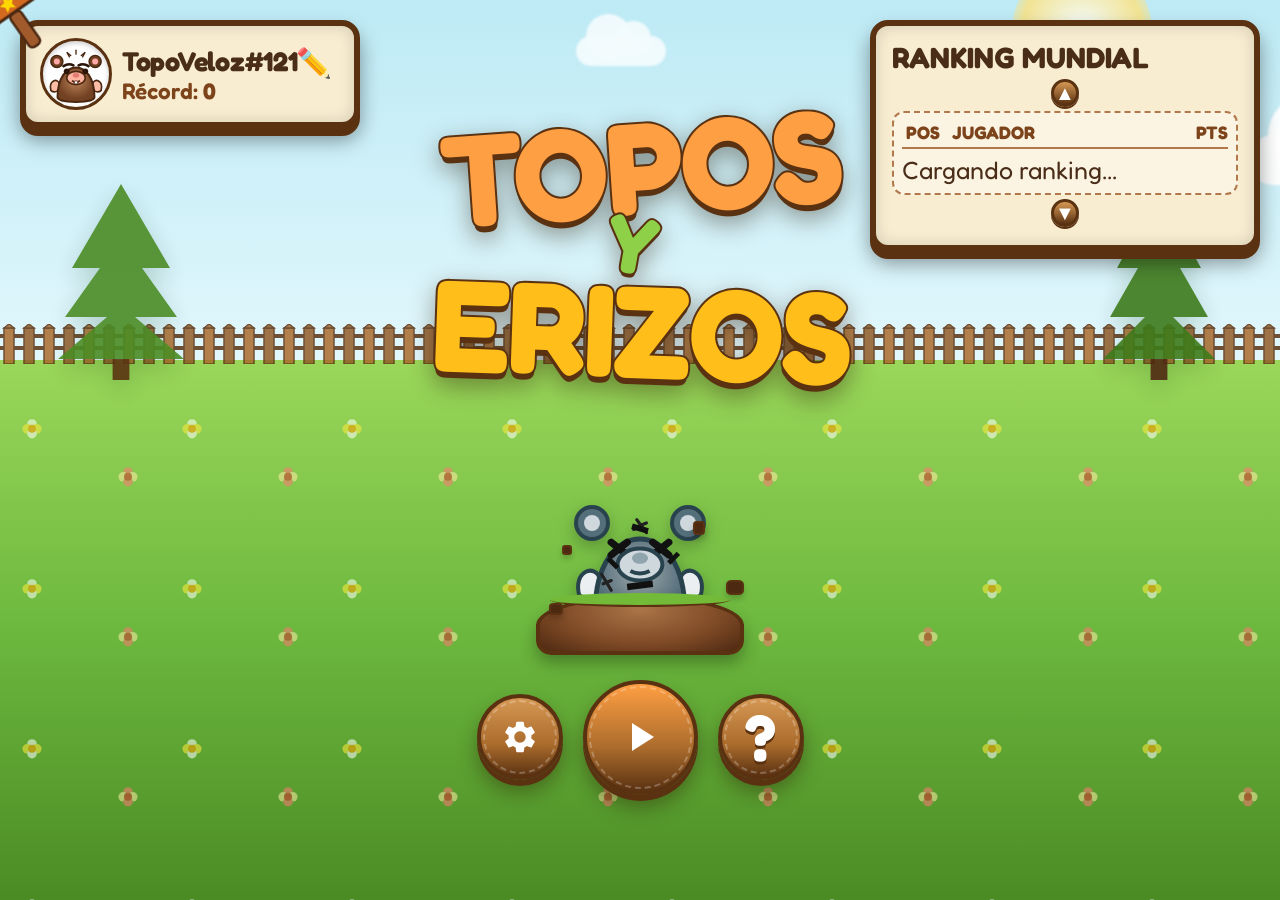
==== commit ac7dcd18: "fix(svg): incluye los gradientes globales de Cody, Peccy y Balde S3 en index.html para solucionar el" ====
--- a/index.html
+++ b/index.html
@@ -31,8 +31,24 @@
         <stop offset="0%" stop-color="#9ea7aa" />
         <stop offset="100%" stop-color="#546e7a" />
       </radialGradient>
+      <!-- Bonus Characters Global SVG Gradients -->
+      <radialGradient id="pcG-peccy-5" cx="50%" cy="32%" r="64%">
+        <stop offset="0%" stop-color="#ffb340" />
+        <stop offset="100%" stop-color="#f2870a" />
+      </radialGradient>
+      <radialGradient id="cd3G-cody3-3" cx="46%" cy="36%" r="62%">
+        <stop offset="0%" stop-color="#26bd8e" />
+        <stop offset="100%" stop-color="#12996f" />
+      </radialGradient>
+      <linearGradient id="bk2G-s32-1" x1="0%" y1="0%" x2="100%" y2="0%">
+        <stop offset="0%" stop-color="#6faf34" />
+        <stop offset="26%" stop-color="#8fcc46" />
+        <stop offset="72%" stop-color="#84c440" />
+        <stop offset="100%" stop-color="#639f2c" />
+      </linearGradient>
     </defs>
   </svg>
+
 
   <!-- Background Ambient Scene -->
   <div class="scene" aria-hidden="true">
--- a/style.css
+++ b/style.css
@@ -2695,12 +2695,16 @@
   align-items: center;
   justify-content: center;
   overflow: hidden;
+  border-radius: 50%;
+  background: radial-gradient(circle at 50% 40%, #fffbf2 0%, #fcecd6 100%);
 }
 
 .bonus-avatar-fit svg {
-  width: 85% !important;
-  height: 85% !important;
+  width: 108% !important;
+  height: 108% !important;
+  transform: translateY(3%);
   display: block;
 }
 
 
+
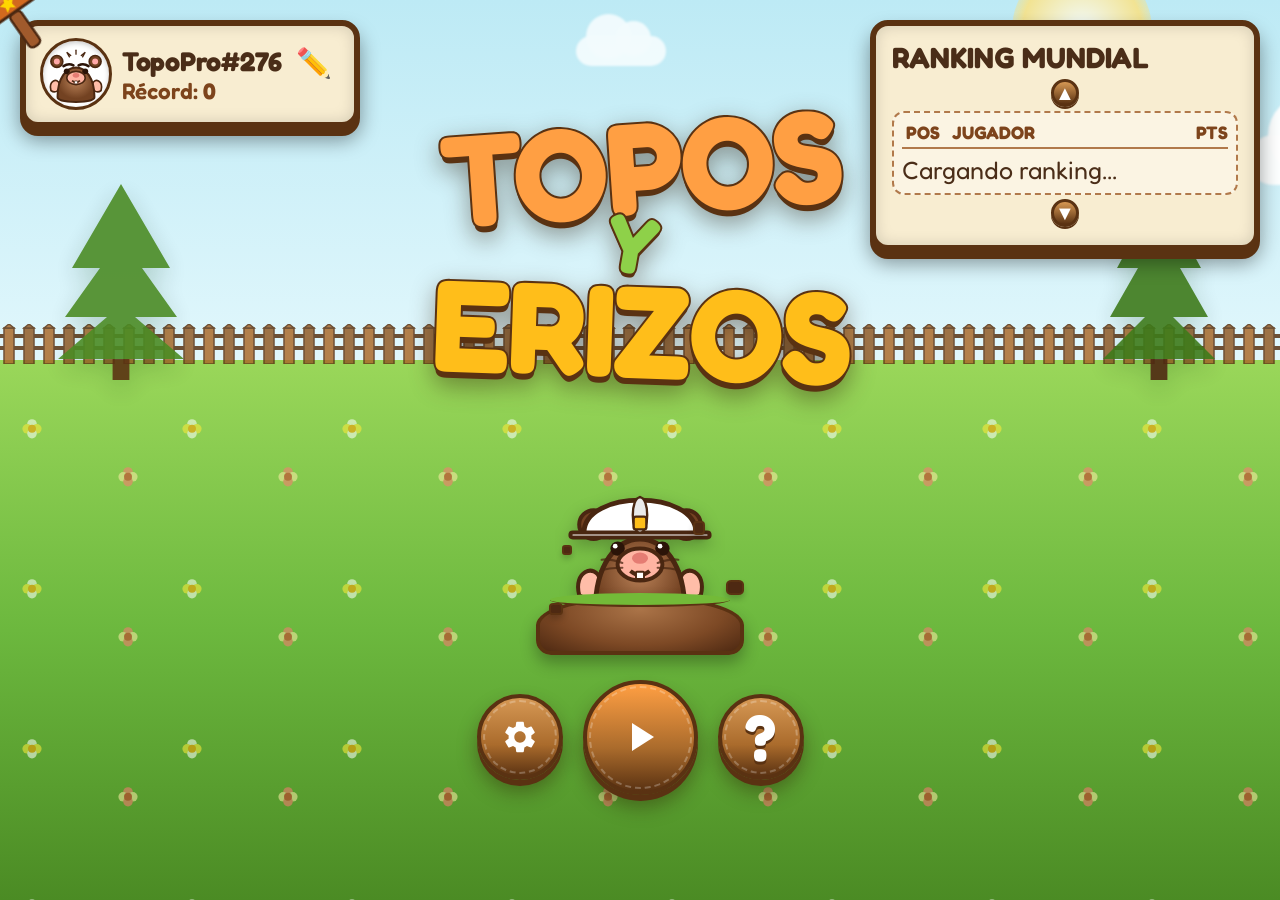
==== commit 8bb2e0a1: "feat(animations): agrega micro-animaciones de reposo (idles) a los personajes principales" ====
--- a/index.html
+++ b/index.html
@@ -431,7 +431,12 @@
   <script src="personajes-bonus/cody3-3.js"></script>
   <script src="personajes-bonus/s32-1.js"></script>
 
-  <script src="script.js?v=1.7.1"></script>
+  <!-- Personajes Base Animables -->
+  <script src="personajes-svg.js"></script>
+
+  <script src="script.js?v=1.7.2"></script>
+
+
 
 </body>
 </html>
--- a/style.css
+++ b/style.css
@@ -2675,8 +2675,9 @@
   height: 100%;
   transform: translateY(-4%);
   filter: drop-shadow(0 4px 5px rgba(0, 0, 0, 0.25));
-  pointer-events: none;
-}
+  pointer-events: auto;
+}
+
 .bonus svg {
   width: 100%;
   height: 100%;
@@ -2706,5 +2707,337 @@
   display: block;
 }
 
-
-
+/* ==========================================================================
+   ANIMACIONES DE GOLPE / RECOMPENSA DE PERSONAJES BONUS (Entrega Finalistas)
+   ========================================================================== */
+@keyframes fCollectJump {
+  0% { transform: translateY(-4%); }
+  20% { transform: translateY(1%) scale(1.1, .88); }
+  45% { transform: translateY(-24%) scale(.94, 1.1); }
+  70% { transform: translateY(-4%) scale(1.05, .96); }
+  100% { transform: translateY(-4%) scale(1); }
+}
+.bonus.collect {
+  animation: fCollectJump .7s cubic-bezier(.25, .8, .25, 1.25) !important;
+}
+
+@keyframes fHeartFly {
+  0% { opacity: 1; transform: translate(0, 0) scale(.4); }
+  70% { opacity: 1; }
+  100% { opacity: 0; transform: translate(var(--dx), var(--dy)) scale(1.25) rotate(12deg); }
+}
+.bonus-reward-burst {
+  position: absolute;
+  inset: 0;
+  pointer-events: none;
+  z-index: 10;
+}
+.bonus-reward-burst .rh {
+  position: absolute;
+  left: 46%;
+  top: 34%;
+  font-size: 22px;
+  color: #ff5e6c;
+  opacity: 0;
+  text-shadow: 0 2px 0 #7a1f28;
+  pointer-events: none;
+}
+.bonus-reward-burst .rh:nth-child(1) { --dx: -40px; --dy: -30px; }
+.bonus-reward-burst .rh:nth-child(2) { --dx: 38px; --dy: -26px; color: #ffbe1a; }
+.bonus-reward-burst .rh:nth-child(3) { --dx: -20px; --dy: -52px; color: #ffbe1a; }
+.bonus-reward-burst .rh:nth-child(4) { --dx: 22px; --dy: -54px; }
+.bonus-reward-burst .rh:nth-child(5) { --dx: -52px; --dy: -6px; color: #7ee0ff; }
+.bonus-reward-burst .rh:nth-child(6) { --dx: 50px; --dy: -8px; color: #7ee0ff; }
+.bonus-reward-burst.on .rh {
+  animation: fHeartFly .8s ease-out forwards;
+}
+
+@keyframes fPlusFloat {
+  0% { opacity: 0; transform: translate(-50%, 6px) scale(.5); }
+  25% { opacity: 1; transform: translate(-50%, -6px) scale(1.15); }
+  70% { opacity: 1; transform: translate(-50%, -22px) scale(1); }
+  100% { opacity: 0; transform: translate(-50%, -40px) scale(1); }
+}
+.bonus-plus-float {
+  position: absolute;
+  left: 50%;
+  top: 15%;
+  transform: translateX(-50%);
+  z-index: 11;
+  font-family: 'Fredoka', sans-serif;
+  font-weight: 900;
+  font-size: 26px;
+  color: #3ce152;
+  -webkit-text-stroke: 2.4px #14421a;
+  paint-order: stroke fill;
+  opacity: 0;
+  text-shadow: 0 3px 0 #14421a;
+  pointer-events: none;
+}
+.bonus-plus-float.on {
+  animation: fPlusFloat 1s ease-out forwards;
+}
+
+/* ============================================================
+   MICRO-ANIMACIONES DE REPOSO (IDLES) DE PERSONAJES
+   ============================================================ */
+@keyframes blinkReal{0%,38%,40.4%,72%,74.4%,77%,79.4%,100%{transform:scaleY(1)}39.2%,73.2%,78.2%{transform:scaleY(.08)}}
+@keyframes snoutSniff{0%,50%,68%,100%{transform:rotate(0) translateY(0)}54%{transform:rotate(-5deg) translateY(-1.2px)}58%{transform:rotate(-1deg) translateY(0)}62%{transform:rotate(-5deg) translateY(-1.2px)}}
+@keyframes noseTwitch2{0%,50%,68%,100%{transform:scale(1) translateX(0)}53%{transform:scale(1.22,.82) translateX(-.7px)}56%{transform:scale(.94,1.08) translateX(.5px)}59%{transform:scale(1.18,.86) translateX(-.5px)}63%{transform:scale(1) translateX(0)}}
+@keyframes whiskFlickL{0%,50%,68%,100%{transform:rotate(0)}54%,62%{transform:rotate(9deg)}58%{transform:rotate(-3deg)}}
+@keyframes whiskFlickR{0%,50%,68%,100%{transform:rotate(0)}54%,62%{transform:rotate(-9deg)}58%{transform:rotate(3deg)}}
+@keyframes earTwitchL2{0%,20%,32%,100%{transform:rotate(0)}23%{transform:rotate(-24deg)}26%{transform:rotate(9deg)}28.5%{transform:rotate(-10deg)}30.5%{transform:rotate(3deg)}}
+@keyframes earTwitchR2{0%,74%,86%,100%{transform:rotate(0)}77%{transform:rotate(24deg)}80%{transform:rotate(-9deg)}82.5%{transform:rotate(10deg)}84.5%{transform:rotate(-3deg)}}
+@keyframes hairSway{0%,100%{transform:rotate(-7deg)}50%{transform:rotate(7deg)}}
+@keyframes trembleBody{0%,58%,84%,100%{transform:translateX(0)}61%{transform:translateX(-1.2px)}64%{transform:translateX(1.2px)}67%{transform:translateX(-1.2px)}70%{transform:translateX(1.2px)}73%{transform:translateX(-1px)}76%{transform:translateX(1px)}80%{transform:translateX(0)}}
+
+/* ===== topo común ===== */
+@keyframes tiltNat{0%,10%,60%,100%{transform:rotate(0)}16%,30%{transform:rotate(-4deg)}36%,50%{transform:rotate(3.5deg)}56%{transform:rotate(0)}}
+@keyframes lookNat{0%,10%,60%,100%{transform:translateX(0)}16%,30%{transform:translateX(-3.5px)}36%,50%{transform:translateX(3.5px)}56%{transform:translateX(0)}}
+@keyframes pawHello{0%,58%,90%,100%{transform:translate(0,0) rotate(0)}62%{transform:translate(6px,-13px) rotate(28deg)}67%{transform:translate(6px,-13px) rotate(2deg)}72%{transform:translate(6px,-13px) rotate(28deg)}77%{transform:translate(6px,-13px) rotate(2deg)}83%{transform:translate(5px,-11px) rotate(22deg)}}
+@keyframes tongueTease{0%,48%,82%,100%{transform:scaleY(0)}53%{transform:scaleY(.95)}59%{transform:scaleY(.78) rotate(-4deg)}65%{transform:scaleY(.9) rotate(4deg)}71%{transform:scaleY(.78)}77%{transform:scaleY(.4)}}
+@keyframes squintTease{0%,48%,82%,100%{transform:scaleY(1)}54%,76%{transform:scaleY(.72) translateY(.5px)}}
+@keyframes teaseTilt{0%,46%,86%,100%{transform:rotate(0)}54%,78%{transform:rotate(-4deg)}}
+@keyframes teaseEarsL{0%,46%,86%,100%{transform:rotate(0) scale(1)}54%,78%{transform:rotate(-10deg) scale(1.12)}}
+@keyframes teaseEarsR{0%,46%,86%,100%{transform:rotate(0) scale(1)}54%,78%{transform:rotate(10deg) scale(1.12)}}
+@keyframes danceRock{0%,8%,64%,100%{transform:rotate(0)}16%,32%{transform:rotate(-5deg)}24%,40%{transform:rotate(5deg)}48%{transform:rotate(-4deg)}56%{transform:rotate(0)}}
+@keyframes danceEarL{0%,8%,64%,100%{transform:rotate(0)}16%,32%,48%{transform:rotate(14deg)}24%,40%{transform:rotate(-8deg)}}
+@keyframes danceEarR{0%,8%,64%,100%{transform:rotate(0)}16%,32%,48%{transform:rotate(-14deg)}24%,40%{transform:rotate(8deg)}}
+@keyframes dancePawL{0%,8%,64%,100%{transform:rotate(0)}16%,32%{transform:rotate(-18deg) translateY(-2px)}24%,40%{transform:rotate(8deg)}48%{transform:rotate(-8deg)}}
+@keyframes dancePawR{0%,8%,64%,100%{transform:rotate(0)}16%,32%{transform:rotate(18deg) translateY(-2px)}24%,40%{transform:rotate(-8deg)}48%{transform:rotate(8deg)}}
+.a-topo-2b .p-snout{animation:snoutSniff 4.6s infinite}
+.a-topo-2b .critter-nose-tip{animation:noseTwitch2 4.6s infinite}
+.a-topo-2b .p-whisk-l{animation:whiskFlickL 4.6s infinite}
+.a-topo-2b .p-whisk-r{animation:whiskFlickR 4.6s infinite}
+.a-topo-2b .p-ear-l{animation:earTwitchL2 4.6s infinite}
+.a-topo-2b .p-ear-r{animation:earTwitchR2 4.6s infinite}
+.a-topo-2b .p-hair{animation:hairSway 2.4s ease-in-out infinite}
+.a-topo-2b .critter-eye{animation:blinkReal 4.6s infinite}
+.a-topo-3b .p-body{animation:tiltNat 5.6s ease-in-out infinite}
+.a-topo-3b .p-eyes{animation:lookNat 5.6s infinite}
+.a-topo-3b .p-paw-r{animation:pawHello 5.6s infinite}
+.a-topo-3b .p-snout{animation:snoutSniff 5.6s infinite}
+.a-topo-3b .critter-nose-tip{animation:noseTwitch2 5.6s infinite}
+.a-topo-3b .critter-eye{animation:blinkReal 5.6s infinite}
+.a-topo-4 .p-tongue{animation:tongueTease 5s infinite}
+.a-topo-4 .critter-eye{animation:squintTease 5s infinite}
+.a-topo-4 .p-body{animation:teaseTilt 5s ease-in-out infinite}
+.a-topo-4 .p-ear-l{animation:teaseEarsL 5s infinite}
+.a-topo-4 .p-ear-r{animation:teaseEarsR 5s infinite}
+.a-topo-5 .p-body{animation:danceRock 4.4s ease-in-out infinite}
+.a-topo-5 .p-ear-l{animation:danceEarL 4.4s ease-in-out infinite}
+.a-topo-5 .p-ear-r{animation:danceEarR 4.4s ease-in-out infinite}
+.a-topo-5 .p-paw-l{animation:dancePawL 4.4s ease-in-out infinite}
+.a-topo-5 .p-paw-r{animation:dancePawR 4.4s ease-in-out infinite}
+.a-topo-5 .critter-eye{animation:blinkReal 4.4s infinite}
+
+/* ===== erizo ===== */
+@keyframes breatheBody{0%,100%{transform:scale(1,1)}50%{transform:scale(1.02,.975)}}
+@keyframes breatheSpikes{0%,100%{transform:scale(1)}50%{transform:scale(1.045)}}
+@keyframes noseWiggle{0%,58%,76%,100%{transform:rotate(0) translateY(0)}61%{transform:rotate(-6deg) translateY(-.8px)}64%{transform:rotate(4deg) translateY(0)}67%{transform:rotate(-5deg) translateY(-.8px)}70%{transform:rotate(3deg) translateY(0)}73%{transform:rotate(0) translateY(0)}}
+@keyframes whiskFlickEL{0%,58%,76%,100%{transform:rotate(0)}62%,70%{transform:rotate(8deg)}66%{transform:rotate(-3deg)}}
+@keyframes whiskFlickER{0%,58%,76%,100%{transform:rotate(0)}62%,70%{transform:rotate(-8deg)}66%{transform:rotate(3deg)}}
+@keyframes earTurnL{0%,30%,44%,100%{transform:rotate(0) scale(1)}34%,40%{transform:rotate(-14deg) scale(1.12)}}
+@keyframes earTurnR{0%,64%,78%,100%{transform:rotate(0) scale(1)}68%,74%{transform:rotate(14deg) scale(1.12)}}
+@keyframes shakeReal{0%,60%,88%,100%{transform:rotate(0) scale(1) translateY(0)}64%{transform:rotate(0) scale(.97,.94) translateY(1.5px)}68%{transform:rotate(-5deg) scale(1.03) translateY(0)}71%{transform:rotate(5deg) scale(1.05)}74%{transform:rotate(-4deg) scale(1.04)}77%{transform:rotate(4deg) scale(1.03)}80%{transform:rotate(-2deg) scale(1.01)}83%{transform:rotate(1deg) scale(1)}}
+@keyframes spikesShakeReal{0%,62%,86%,100%{transform:scale(1) rotate(0)}66%{transform:scale(1.02) rotate(-2deg)}68%{transform:rotate(-7deg) scale(1.09)}71%{transform:rotate(7deg) scale(1.1)}74%{transform:rotate(-6deg) scale(1.09)}77%{transform:rotate(6deg) scale(1.07)}80%{transform:rotate(-3deg) scale(1.04)}}
+@keyframes earsFlapL{0%,62%,86%,100%{transform:rotate(0)}68%,74%,80%{transform:rotate(-18deg)}71%,77%{transform:rotate(12deg)}}
+@keyframes earsFlapR{0%,62%,86%,100%{transform:rotate(0)}68%,74%,80%{transform:rotate(18deg)}71%,77%{transform:rotate(-12deg)}}
+@keyframes sniffAfter{0%,88%,98%,100%{transform:scale(1)}91%{transform:scale(1.2,.85)}94%{transform:scale(.95,1.05)}96%{transform:scale(1.15,.9)}}
+@keyframes showMidE{0%,44%,82%,100%{opacity:0}50%,76%{opacity:1}}
+@keyframes hideMidE{0%,44%,82%,100%{opacity:1}50%,76%{opacity:0}}
+@keyframes earsPerkL{0%,42%,84%,100%{transform:scale(1) rotate(0)}50%,78%{transform:scale(1.18) rotate(-8deg)}}
+@keyframes earsPerkR{0%,42%,84%,100%{transform:scale(1) rotate(0)}50%,78%{transform:scale(1.18) rotate(8deg)}}
+@keyframes bounceJoy{0%,44%,82%,100%{transform:scale(1)}50%{transform:scale(1.04,.95)}56%{transform:scale(.98,1.03)}62%{transform:scale(1.02,.98)}68%{transform:scale(1)}}
+@keyframes curlBall{0%,40%,88%,100%{transform:scale(1) translateY(0)}46%{transform:scale(.94,.88) translateY(4px)}50%,74%{transform:scale(.9,.82) translateY(7px)}80%{transform:scale(1.02,.98) translateY(-1px)}84%{transform:scale(1)}}
+@keyframes curlSpikes{0%,40%,88%,100%{transform:scale(1)}50%,74%{transform:scale(1.12)}}
+@keyframes curlEyes{0%,42%,86%,100%{transform:scaleY(1)}48%,62%{transform:scaleY(.08)}68%,74%{transform:scaleY(.45)}}
+.a-erizo-2b .p-body{animation:breatheBody 3.2s ease-in-out infinite}
+.a-erizo-2b .p-spikes{animation:breatheSpikes 3.2s ease-in-out infinite}
+.a-erizo-2b .p-snout{animation:noseWiggle 4.2s infinite}
+.a-erizo-2b .p-whisk-l{animation:whiskFlickEL 4.2s infinite}
+.a-erizo-2b .p-whisk-r{animation:whiskFlickER 4.2s infinite}
+.a-erizo-2b .p-fear-l{animation:earTurnL 5.1s infinite}
+.a-erizo-2b .p-fear-r{animation:earTurnR 5.1s infinite}
+.a-erizo-2b .critter-eye{animation:blinkReal 4.2s infinite}
+.a-erizo-3b .p-body{animation:shakeReal 4.8s infinite}
+.a-erizo-3b .p-spikes{animation:spikesShakeReal 4.8s infinite}
+.a-erizo-3b .p-fear-l{animation:earsFlapL 4.8s infinite}
+.a-erizo-3b .p-fear-r{animation:earsFlapR 4.8s infinite}
+.a-erizo-3b .erizo-nose{animation:sniffAfter 4.8s infinite}
+.a-erizo-3b .critter-eye{animation:blinkReal 4.8s infinite}
+.a-erizo-4 .p-eyes{animation:hideMidE 5.4s infinite}
+.a-erizo-4 .p-happy{animation:showMidE 5.4s infinite}
+.a-erizo-4 .p-mouth{animation:hideMidE 5.4s infinite}
+.a-erizo-4 .p-mouth-big{animation:showMidE 5.4s infinite}
+.a-erizo-4 .p-fear-l{animation:earsPerkL 5.4s infinite}
+.a-erizo-4 .p-fear-r{animation:earsPerkR 5.4s infinite}
+.a-erizo-4 .p-body{animation:bounceJoy 5.4s infinite}
+.a-erizo-5 .p-body{animation:curlBall 5.6s ease-in-out infinite}
+.a-erizo-5 .p-spikes{animation:curlSpikes 5.6s ease-in-out infinite}
+.a-erizo-5 .critter-eye{animation:curlEyes 5.6s infinite}
+
+/* ===== topo con casco ===== */
+@keyframes helmetCover{0%,52%,88%,100%{transform:translateY(0) rotate(0)}58%,80%{transform:translateY(7px) rotate(-2deg)}}
+@keyframes pawCoverL{0%,52%,88%,100%{transform:translate(0,0) rotate(0)}58%,80%{transform:translate(13px,-22px) rotate(40deg)}}
+@keyframes pawCoverR{0%,52%,88%,100%{transform:translate(0,0) rotate(0)}58%,80%{transform:translate(-13px,-22px) rotate(-40deg)}}
+@keyframes cowerBody{0%,52%,88%,100%{transform:scale(1) translateY(0)}58%,80%{transform:scale(.97,.93) translateY(2px)}}
+@keyframes eyesShut{0%,54%,86%,100%{transform:scaleY(1)}58%,80%{transform:scaleY(.12)}}
+@keyframes pawKnock{0%,56%,86%,100%{transform:translate(0,0) rotate(0)}62%{transform:translate(-6px,-30px) rotate(-70deg)}66%{transform:translate(-6px,-26px) rotate(-62deg)}70%{transform:translate(-6px,-30px) rotate(-70deg)}74%{transform:translate(-6px,-26px) rotate(-62deg)}80%{transform:translate(0,0) rotate(0)}}
+@keyframes helmetDing{0%,62%,86%,100%{transform:translateY(0) rotate(0)}65%{transform:translateY(2px) rotate(-2deg)}68%{transform:translateY(0) rotate(0)}73%{transform:translateY(2px) rotate(2deg)}76%{transform:translateY(0) rotate(0)}}
+@keyframes showLate{0%,76%,97%,100%{opacity:0}80%,94%{opacity:1}}
+@keyframes hideLate{0%,76%,97%,100%{opacity:1}80%,94%{opacity:0}}
+@keyframes chestOut{0%,76%,96%,100%{transform:scale(1)}82%,90%{transform:scale(1.03,1.02)}}
+@keyframes helmetSlip{0%,30%,84%,100%{transform:translateY(0) rotate(0)}34%{transform:translateY(4px)}38%,58%{transform:translateY(10px) rotate(-3deg)}66%{transform:translateY(-2px) rotate(1deg)}72%{transform:translateY(1px)}78%{transform:translateY(0)}}
+@keyframes pawPushUp{0%,56%,78%,100%{transform:translate(0,0) rotate(0)}62%,70%{transform:translate(-7px,-27px) rotate(-58deg)}}
+@keyframes eyesUnderHelmet{0%,32%,66%,100%{transform:scaleY(1)}38%,60%{transform:scaleY(.3) translateY(1px)}}
+@keyframes salutePaw{0%,50%,84%,100%{transform:translate(0,0) rotate(0)}56%,76%{transform:translate(-8px,-30px) rotate(-78deg)}}
+@keyframes saluteBody{0%,48%,88%,100%{transform:scale(1) rotate(0)}54%,80%{transform:scale(1.02,1.035) rotate(1.5deg)}}
+@keyframes saluteHelmet{0%,52%,82%,100%{transform:rotate(0) translateY(0)}58%,76%{transform:rotate(2deg) translateY(-1px)}}
+.a-casco-3b .helmet-group{animation:helmetCover 5.2s ease-in-out infinite}
+.a-casco-3b .p-paw-l{animation:pawCoverL 5.2s ease-in-out infinite}
+.a-casco-3b .p-paw-r{animation:pawCoverR 5.2s ease-in-out infinite}
+.a-casco-3b .p-body{animation:cowerBody 5.2s ease-in-out infinite}
+.a-casco-3b .critter-eye{animation:eyesShut 5.2s infinite}
+.a-casco-4 .p-paw-r{animation:pawKnock 5s infinite}
+.a-casco-4 .helmet-group{animation:helmetDing 5s infinite}
+.a-casco-4 .p-mouth-big{animation:showLate 5s infinite}
+.a-casco-4 .p-mouth{animation:hideLate 5s infinite}
+.a-casco-4 .p-body{animation:chestOut 5s infinite}
+.a-casco-4 .critter-eye{animation:blinkReal 5s infinite}
+.a-casco-5 .helmet-group{animation:helmetSlip 5.4s ease-in-out infinite}
+.a-casco-5 .critter-eye{animation:eyesUnderHelmet 5.4s infinite}
+.a-casco-5 .p-paw-r{animation:pawPushUp 5.4s ease-in-out infinite}
+.a-casco-6 .p-paw-r{animation:salutePaw 5s ease-in-out infinite}
+.a-casco-6 .p-body{animation:saluteBody 5s ease-in-out infinite}
+.a-casco-6 .helmet-group{animation:saluteHelmet 5s ease-in-out infinite}
+.a-casco-6 .critter-eye{animation:blinkReal 5s infinite}
+
+/* ===== topo con balde ===== */
+@keyframes bucketTiltReal{0%,100%{transform:rotate(-5deg)}12%{transform:rotate(-6deg)}50%{transform:rotate(5deg)}62%{transform:rotate(6deg)}}
+@keyframes bodyCounterReal{0%,100%{transform:rotate(2.5deg) translateX(1px)}50%{transform:rotate(-2.5deg) translateX(-1px)}}
+@keyframes eyesBalance{0%,100%{transform:translateX(2.5px)}50%{transform:translateX(-2.5px)}}
+@keyframes pawBalL{0%,100%{transform:rotate(-10deg)}50%{transform:rotate(6deg)}}
+@keyframes pawBalR{0%,100%{transform:rotate(10deg)}50%{transform:rotate(-6deg)}}
+@keyframes bucketDropReal{0%,50%,90%,100%{transform:translateY(0) rotate(0)}55%{transform:translateY(14px) rotate(0)}57%{transform:translateY(12px) rotate(-1.5deg)}59%,74%{transform:translateY(13px) rotate(0)}80%{transform:translateY(-3px) rotate(2deg)}84%{transform:translateY(1px) rotate(0)}87%{transform:translateY(0) rotate(0)}}
+@keyframes cowerShy{0%,52%,88%,100%{transform:scale(1)}56%,78%{transform:scale(.965,.94)}}
+@keyframes eyesPopAfter{0%,78%,94%,100%{transform:translateY(0)}82%{transform:translateY(-3px)}88%{transform:translateY(-1px)}}
+@keyframes bucketPeek{0%,54%,88%,100%{transform:rotate(0) translate(0,0)}60%,78%{transform:rotate(-13deg) translate(2px,-5px)}}
+@keyframes eyesPeekSide{0%,54%,88%,100%{transform:translate(0,0)}60%,78%{transform:translate(-4px,-1px)}}
+@keyframes drumPawL{0%,48%,82%,100%{transform:translate(0,0) rotate(0)}52%,60%,68%{transform:translate(9px,-31px) rotate(58deg)}56%,64%,72%{transform:translate(9px,-25px) rotate(46deg)}78%{transform:translate(0,0) rotate(0)}}
+@keyframes drumPawR{0%,48%,82%,100%{transform:translate(0,0) rotate(0)}54%,62%,70%{transform:translate(-9px,-31px) rotate(-58deg)}58%,66%,74%{transform:translate(-9px,-25px) rotate(-46deg)}78%{transform:translate(0,0) rotate(0)}}
+@keyframes bucketDrum{0%,50%,80%,100%{transform:translateY(0) rotate(0)}53%,61%,69%{transform:translateY(1.5px) rotate(-1.3deg)}57%,65%,73%{transform:translateY(0) rotate(1.3deg)}}
+.a-balde-2b .bucket-group{animation:bucketTiltReal 2.8s ease-in-out infinite}
+.a-balde-2b .p-body{animation:bodyCounterReal 2.8s ease-in-out infinite}
+.a-balde-2b .p-eyes{animation:eyesBalance 2.8s ease-in-out infinite}
+.a-balde-2b .p-paw-l{animation:pawBalL 2.8s ease-in-out infinite}
+.a-balde-2b .p-paw-r{animation:pawBalR 2.8s ease-in-out infinite}
+.a-balde-3b .bucket-group{animation:bucketDropReal 5.6s infinite}
+.a-balde-3b .p-body{animation:cowerShy 5.6s ease-in-out infinite}
+.a-balde-3b .p-eyes{animation:eyesPopAfter 5.6s infinite}
+.a-balde-3b .critter-eye{animation:blinkReal 5.6s infinite}
+.a-balde-4 .bucket-group{animation:bucketPeek 5.4s ease-in-out infinite}
+.a-balde-4 .p-eyes{animation:eyesPeekSide 5.4s ease-in-out infinite}
+.a-balde-4 .critter-eye{animation:blinkReal 5.4s infinite}
+.a-balde-5 .p-paw-l{animation:drumPawL 4.8s infinite}
+.a-balde-5 .p-paw-r{animation:drumPawR 4.8s infinite}
+.a-balde-5 .bucket-group{animation:bucketDrum 4.8s infinite}
+.a-balde-5 .critter-eye{animation:blinkReal 4.8s infinite}
+
+/* ===== topo disfrazado ===== */
+@keyframes fakeEarFloat{0%,100%{transform:rotate(-6deg)}50%{transform:rotate(6deg)}}
+@keyframes zipperSwing{0%,100%{transform:rotate(-8deg)}50%{transform:rotate(8deg)}}
+@keyframes fakeEarSlipReal{0%,50%,92%,100%{transform:rotate(0) translate(0,0)}56%{transform:rotate(14deg) translate(1px,2px)}60%,70%{transform:rotate(30deg) translate(3px,6px)}74%{transform:rotate(-10deg) translate(0,-1px)}78%{transform:rotate(6deg) translate(0,0)}82%{transform:rotate(-3deg) translate(0,0)}86%{transform:rotate(0) translate(0,0)}}
+@keyframes eyesDart{0%,58%,74%,100%{transform:translateX(0)}62%{transform:translateX(-4px)}66%{transform:translateX(4px)}70%{transform:translateX(0)}}
+@keyframes eyesWide{0%,56%,76%,100%{transform:scale(1)}60%,72%{transform:scale(1.28)}}
+@keyframes startleReal{0%,54%,64%,100%{transform:translateY(0)}57%{transform:translateY(-2.5px)}60%{transform:translateY(.5px)}}
+@keyframes eyesUp{0%,40%,86%,100%{transform:translate(0,0)}46%,80%{transform:translate(0,-3px)}}
+@keyframes showMidD{0%,42%,84%,100%{opacity:0}47%,79%{opacity:1}}
+@keyframes hideMidD{0%,42%,84%,100%{opacity:1}47%,79%{opacity:0}}
+@keyframes noteFloat1{0%,46%,84%,100%{opacity:0;transform:translate(0,0)}52%{opacity:1;transform:translate(1px,-2px)}62%{opacity:1;transform:translate(3px,-8px)}72%{opacity:0;transform:translate(5px,-14px)}}
+@keyframes noteFloat2{0%,54%,92%,100%{opacity:0;transform:translate(0,0)}60%{opacity:1;transform:translate(1px,-2px)}70%{opacity:1;transform:translate(4px,-8px)}80%{opacity:0;transform:translate(6px,-15px)}}
+@keyframes headInnocent{0%,42%,84%,100%{transform:rotate(0)}48%,78%{transform:rotate(-3deg)}}
+@keyframes nervousDart{0%,8%,90%,100%{transform:translateX(0)}14%,22%{transform:translateX(-4px)}28%,36%{transform:translateX(4px)}42%,50%{transform:translateX(-3px)}58%,66%{transform:translateX(3.5px)}74%,84%{transform:translateX(0)}}
+@keyframes gulpShow{0%,44%,58%,100%{opacity:0}47%,55%{opacity:1}}
+@keyframes gulpHide{0%,44%,58%,100%{opacity:1}47%,55%{opacity:0}}
+.a-disfraz-3b .erizo-ear{animation:none}
+.a-disfraz-3b .p-fear-l{animation:fakeEarFloat 3.4s ease-in-out infinite}
+.a-disfraz-3b .p-fear-r{animation:fakeEarSlipReal 5.2s infinite}
+.a-disfraz-3b .p-eyes{animation:eyesDart 5.2s infinite}
+.a-disfraz-3b .critter-eye{animation:eyesWide 5.2s infinite}
+.a-disfraz-3b .p-body{animation:startleReal 5.2s infinite}
+.a-disfraz-3b .p-zipper{animation:zipperSwing 2.6s ease-in-out infinite}
+.a-disfraz-4 .erizo-ear{animation:none}
+.a-disfraz-4 .p-fear-l{animation:fakeEarFloat 3.4s ease-in-out infinite}
+.a-disfraz-4 .p-fear-r{animation:fakeEarFloat 3.4s ease-in-out infinite reverse}
+.a-disfraz-4 .p-eyes{animation:eyesUp 4.8s infinite}
+.a-disfraz-4 .p-mouth{animation:hideMidD 4.8s infinite}
+.a-disfraz-4 .p-mouth-o{animation:showMidD 4.8s infinite}
+.a-disfraz-4 .p-note-1{animation:noteFloat1 4.8s infinite}
+.a-disfraz-4 .p-note-2{animation:noteFloat2 4.8s infinite}
+.a-disfraz-4 .p-body{animation:headInnocent 4.8s ease-in-out infinite}
+.a-disfraz-4 .p-zipper{animation:zipperSwing 3.2s ease-in-out infinite}
+.a-disfraz-5 .p-body{animation:shakeReal 5.2s infinite}
+.a-disfraz-5 .p-spikes{animation:spikesShakeReal 5.2s infinite}
+.a-disfraz-5 .erizo-ear{animation:none}
+.a-disfraz-5 .p-fear-l{animation:earsFlapL 5.2s .18s infinite}
+.a-disfraz-5 .p-fear-r{animation:earsFlapR 5.2s .3s infinite}
+.a-disfraz-5 .critter-eye{animation:blinkReal 5.2s infinite}
+.a-disfraz-6 .p-eyes{animation:nervousDart 5s infinite}
+.a-disfraz-6 .p-body{animation:trembleBody 5s infinite}
+.a-disfraz-6 .erizo-ear{animation:none}
+.a-disfraz-6 .p-fear-l{animation:fakeEarFloat 2.6s ease-in-out infinite}
+.a-disfraz-6 .p-fear-r{animation:fakeEarFloat 2.6s ease-in-out infinite reverse}
+.a-disfraz-6 .p-mouth{animation:gulpHide 5s infinite}
+.a-disfraz-6 .p-mouth-o{animation:gulpShow 5s infinite}
+.a-disfraz-6 .p-zipper{animation:zipperSwing 1.8s ease-in-out infinite}
+
+/* ===== topo con tenedor ===== */
+@keyframes forkFury{0%,56%,90%,100%{transform:rotate(0) translateY(0)}60%{transform:rotate(-14deg) translateY(1px)}64%{transform:rotate(16deg) translateY(-3px)}67%{transform:rotate(-12deg) translateY(0)}70%{transform:rotate(14deg) translateY(-3px)}73%{transform:rotate(-10deg) translateY(0)}76%{transform:rotate(10deg) translateY(-2px)}79%{transform:rotate(-6deg) translateY(0)}82%{transform:rotate(4deg) translateY(0)}86%{transform:rotate(0) translateY(0)}}
+@keyframes browFuryL{0%,56%,88%,100%{transform:translateY(0) rotate(0)}62%,82%{transform:translateY(1.5px) rotate(8deg)}}
+@keyframes browFuryR{0%,56%,88%,100%{transform:translateY(0) rotate(0)}62%,82%{transform:translateY(1.5px) rotate(-8deg)}}
+@keyframes snortPuff{0%,56%,80%,100%{transform:scale(1)}60%,66%,72%{transform:scale(1.15,1.1)}63%,69%{transform:scale(.95,1)}}
+@keyframes forkJabReal{0%,58%,90%,100%{transform:translate(0,0) rotate(0)}62%{transform:translate(-2px,4px) rotate(-8deg)}66%{transform:translate(5px,-13px) rotate(10deg)}69%{transform:translate(1px,-1px) rotate(2deg)}73%{transform:translate(-2px,4px) rotate(-8deg)}77%{transform:translate(5px,-13px) rotate(10deg)}81%{transform:translate(0,0) rotate(0)}}
+@keyframes lungeReal{0%,58%,90%,100%{transform:translateY(0) rotate(0) scale(1)}62%,73%{transform:translateY(1px) rotate(2deg) scale(.99,.98)}66%,77%{transform:translateY(-3px) rotate(-2.5deg) scale(1,1.02)}}
+@keyframes showMidT{0%,58%,84%,100%{opacity:0}62%,80%{opacity:1}}
+@keyframes hideMidT{0%,58%,84%,100%{opacity:1}62%,80%{opacity:0}}
+@keyframes forkGuard{0%,40%,86%,100%{transform:rotate(0) translate(0,0)}46%{transform:rotate(28deg) translate(7px,-7px)}50%,76%{transform:rotate(24deg) translate(6px,-6px)}82%{transform:rotate(-4deg)}}
+@keyframes leanGuard{0%,40%,86%,100%{transform:rotate(0) translateX(0)}46%,78%{transform:rotate(4deg) translateX(2px)}}
+.a-tenedor-2b .fork-sway-inner{animation:forkFury 4.4s infinite}
+.a-tenedor-2b .p-body{animation:trembleBody 4.4s infinite}
+.a-tenedor-2b .p-brow-l{animation:browFuryL 4.4s infinite}
+.a-tenedor-2b .p-brow-r{animation:browFuryR 4.4s infinite}
+.a-tenedor-2b .p-snout{animation:snortPuff 4.4s infinite}
+.a-tenedor-3b .fork-sway-inner{animation:forkJabReal 4.6s infinite}
+.a-tenedor-3b .p-body{animation:lungeReal 4.6s infinite}
+.a-tenedor-3b .p-mouth{animation:hideMidT 4.6s infinite}
+.a-tenedor-3b .p-mouth-big{animation:showMidT 4.6s infinite}
+.a-tenedor-5 .fork-sway-inner{animation:forkGuard 5.2s ease-in-out infinite}
+.a-tenedor-5 .p-body{animation:leanGuard 5.2s ease-in-out infinite}
+.a-tenedor-5 .p-brow-l{animation:browFuryL 5.2s infinite}
+.a-tenedor-5 .p-brow-r{animation:browFuryR 5.2s infinite}
+.a-tenedor-5 .critter-eye{animation:blinkReal 5.2s infinite}
+
+/* ===== topo zombie ===== */
+@keyframes zombieSway{0%,100%{transform:rotate(-4deg)}50%{transform:rotate(4deg)}}
+@keyframes headNod{0%,65%,100%{transform:rotate(0) translateY(0)}30%{transform:rotate(4deg) translateY(3px)}45%{transform:rotate(6deg) translateY(5px)}52%{transform:rotate(6.5deg) translateY(6px)}56%{transform:rotate(-3deg) translateY(-2px)}60%{transform:rotate(2deg) translateY(1px)}}
+@keyframes jawSag{0%,60%,100%{transform:scaleY(.25)}20%,50%{transform:scaleY(1)}56%{transform:scaleY(.1)}}
+@keyframes flyOrbit{0%{opacity:1;transform:translate(30px,26px)}15%{transform:translate(52px,14px)}30%{transform:translate(72px,24px)}45%{transform:translate(60px,38px)}60%{transform:translate(38px,34px)}75%{transform:translate(26px,20px)}90%{transform:translate(46px,12px)}100%{opacity:1;transform:translate(30px,26px)}}
+@keyframes swatMiss{0%,40%,70%,100%{transform:rotate(0) translate(0,0)}48%{transform:rotate(-55deg) translate(2px,-10px)}54%{transform:rotate(-20deg) translate(1px,-4px)}60%{transform:rotate(-60deg) translate(2px,-12px)}66%{transform:rotate(0) translate(0,0)}}
+@keyframes flyFollow{0%,100%{transform:translateX(-2px)}50%{transform:translateX(2px)}}
+@keyframes armZombL{0%,100%{transform:translate(6px,-14px) rotate(-75deg)}50%{transform:translate(6px,-10px) rotate(-62deg)}}
+@keyframes armZombR{0%,100%{transform:translate(-6px,-14px) rotate(75deg)}50%{transform:translate(-6px,-10px) rotate(62deg)}}
+.a-zombie-4 .zombie-group{animation:headNod 5.6s ease-in-out infinite}
+.a-zombie-4 .p-jaw{animation:jawSag 5.6s ease-in-out infinite}
+.a-zombie-6 .zombie-group{animation:zombieSway 3.6s ease-in-out infinite}
+.a-zombie-6 .p-fly{opacity:1;animation:flyOrbit 2.6s infinite}
+.a-zombie-6 .p-paw-r{animation:swatMiss 5.2s infinite}
+.a-zombie-6 .p-eyes{animation:flyFollow 2.6s ease-in-out infinite}
+.a-zombie-7 .zombie-group{animation:zombieSway 2.8s ease-in-out infinite}
+.a-zombie-7 .p-paw-l{animation:armZombL 2.8s ease-in-out infinite}
+.a-zombie-7 .p-paw-r{animation:armZombR 2.8s ease-in-out infinite}
+
+
+
+
+
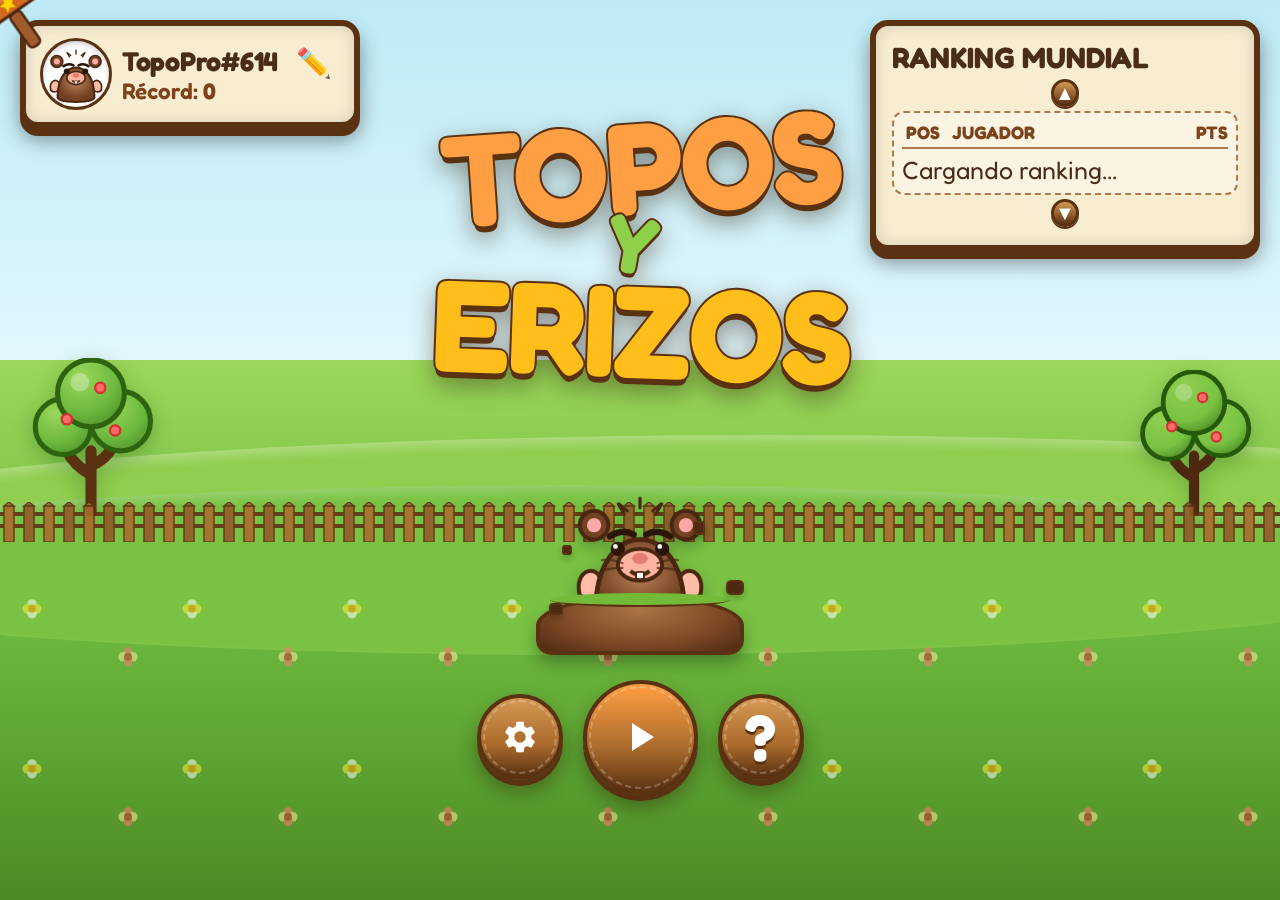
==== commit 822443f6: "feat(scenery): implementa el escenario de fondo con solcito sonriente, nubes, colinas y arbolitos" ====
--- a/index.html
+++ b/index.html
@@ -52,18 +52,85 @@
 
   <!-- Background Ambient Scene -->
   <div class="scene" aria-hidden="true">
-    <div class="sun"></div>
-    <div class="cloud c1"></div>
-    <div class="cloud c2"></div>
-    <div class="cloud c3"></div>
+    <!-- 1. Cute Smiling Sun -->
+    <div class="sun">
+      <svg viewBox="0 0 120 120" width="100%" height="100%">
+        <circle cx="60" cy="60" r="30" fill="#ffe17a" stroke="#f0b429" stroke-width="4"/>
+        <g stroke="#f0b429" stroke-width="4" stroke-linecap="round">
+          <path d="M60 18v-10M60 102v10M18 60h-10M102 60h10M31 31l-7-7M89 31l7-7M31 89l-7 7M89 89l7 7"/>
+        </g>
+        <circle cx="51" cy="56" r="3.5" fill="#c98a12"/>
+        <circle cx="69" cy="56" r="3.5" fill="#c98a12"/>
+        <path d="M49 68Q60 76 71 68" fill="none" stroke="#c98a12" stroke-width="3.5" stroke-linecap="round"/>
+        <circle cx="44" cy="64" r="4.5" fill="#ffb4a2" opacity="0.7"/>
+        <circle cx="76" cy="64" r="4.5" fill="#ffb4a2" opacity="0.7"/>
+      </svg>
+    </div>
+
+    <!-- 2. Fluffy White Clouds -->
+    <div class="cloud a">
+      <svg viewBox="0 0 100 50" width="100%" height="100%">
+        <path d="M12 40Q10 24 26 24Q30 8 48 10Q64 4 72 18Q90 18 88 34Q90 44 74 46L24 46Q10 46 12 40Z" fill="#ffffff" stroke="#cfe8f0" stroke-width="4"/>
+      </svg>
+    </div>
+    <div class="cloud b">
+      <svg viewBox="0 0 100 50" width="100%" height="100%">
+        <path d="M12 40Q10 24 26 24Q30 8 48 10Q64 4 72 18Q90 18 88 34Q90 44 74 46L24 46Q10 46 12 40Z" fill="#ffffff" stroke="#cfe8f0" stroke-width="4"/>
+      </svg>
+    </div>
+
+    <!-- 3. Rolling Green Hills -->
+    <div class="hills"></div>
+
+    <!-- 4. Stylized Round Trees with Fruit -->
+    <div class="tree left">
+      <svg viewBox="-70 -70 140 170" width="100%" height="100%">
+        <defs>
+          <radialGradient id="can1" cx="35%" cy="25%" r="90%">
+            <stop offset="0%" stop-color="#9ad75a"/>
+            <stop offset="60%" stop-color="#6cb83e"/>
+            <stop offset="100%" stop-color="#4b8b24"/>
+          </radialGradient>
+        </defs>
+        <path d="M0 96 L0 30 M0 56 Q-18 46 -26 30 M0 46 Q16 40 24 24" stroke="#5a3212" stroke-width="12" stroke-linecap="round" fill="none"/>
+        <g stroke="#2e6410" stroke-width="5.5">
+          <circle cx="-30" cy="4" r="30" fill="url(#can1)"/>
+          <circle cx="32" cy="-2" r="32" fill="url(#can1)"/>
+          <circle cx="0" cy="-32" r="36" fill="url(#can1)"/>
+        </g>
+        <circle cx="-12" cy="-44" r="10" fill="rgba(255,255,255,0.3)"/>
+        <circle cx="-26" cy="-4" r="5.5" fill="#ff6b6b" stroke="#d63030" stroke-width="2.5"/>
+        <circle cx="26" cy="8" r="5.5" fill="#ff6b6b" stroke="#d63030" stroke-width="2.5"/>
+        <circle cx="10" cy="-38" r="5.5" fill="#ff6b6b" stroke="#d63030" stroke-width="2.5"/>
+      </svg>
+    </div>
+    <div class="tree right">
+      <svg viewBox="-70 -70 140 170" width="100%" height="100%">
+        <defs>
+          <radialGradient id="can2" cx="35%" cy="25%" r="90%">
+            <stop offset="0%" stop-color="#8fce4e"/>
+            <stop offset="60%" stop-color="#79c243"/>
+            <stop offset="100%" stop-color="#3e7b1a"/>
+          </radialGradient>
+        </defs>
+        <path d="M0 96 L0 30 M0 56 Q-18 46 -26 30 M0 46 Q16 40 24 24" stroke="#4e2912" stroke-width="12" stroke-linecap="round" fill="none"/>
+        <g stroke="#255a0d" stroke-width="5.5">
+          <circle cx="-30" cy="4" r="30" fill="url(#can2)"/>
+          <circle cx="32" cy="-2" r="32" fill="url(#can2)"/>
+          <circle cx="0" cy="-32" r="36" fill="url(#can2)"/>
+        </g>
+        <circle cx="-12" cy="-44" r="10" fill="rgba(255,255,255,0.25)"/>
+        <circle cx="-26" cy="-4" r="5.5" fill="#ff6b6b" stroke="#d63030" stroke-width="2.5"/>
+        <circle cx="26" cy="8" r="5.5" fill="#ff6b6b" stroke="#d63030" stroke-width="2.5"/>
+        <circle cx="10" cy="-38" r="5.5" fill="#ff6b6b" stroke="#d63030" stroke-width="2.5"/>
+      </svg>
+    </div>
+
+    <!-- 5. Wooden Fence -->
     <div class="bg-fence"></div>
     <div class="bg-flowers"></div>
-    <div class="bg-forest">
-      <!-- Stylized Vector Trees matching reference background -->
-      <div class="bg-tree t-left"></div>
-      <div class="bg-tree t-right"></div>
-    </div>
   </div>
+
 
   <!-- Custom Wooden Hammer Cursor (for non-touch devices) -->
   <div class="hammer-cursor" id="hammerCursor" aria-hidden="true">
--- a/style.css
+++ b/style.css
@@ -1,3043 +1,3074 @@
-:root {
-  --sky-top: #bdeaf5;
-  --sky-mid: #e1f7fc;
-  --sun: #ffe17a;
-  --grass-1: #9ad75a;
-  --grass-2: #6cb83e;
-  --grass-3: #4b8b24;
-  --dirt-light: #ab7448;
-  --dirt: #7d4925;
-  --dirt-dark: #4e2912;
-  --wood-light: #d69854;
-  --wood: #aa6b2c;
-  --wood-dark: #5a3212;
-  --wood-glowing: #ff9f43;
-  --stone-light: #d4c3b3;
-  --stone-mid: #9c8a77;
-  --stone-dark: #5c4e40;
-  --accent: #ff6b6b;
-  --accent-dark: #d63030;
-  --gold: #ffbe1a;
-  --gold-dark: #cc9000;
-  --heart-red: #ff3838;
-  --radius-lg: 24px;
-  --radius-md: 16px;
-  --shadow-wood: 0 6px 0 var(--wood-dark), 0 12px 20px rgba(40, 20, 0, 0.4);
-  --shadow-wood-pressed: 0 2px 0 var(--wood-dark), 0 4px 8px rgba(40, 20, 0, 0.3);
-  --shadow-stone: 0 8px 0 var(--stone-dark), 0 16px 24px rgba(0, 0, 0, 0.35);
-  font-family: 'Fredoka', 'Segoe UI', system-ui, -apple-system, sans-serif;
-  user-select: none;
-}
-
-* {
-  box-sizing: border-box;
-  margin: 0;
-  padding: 0;
-  outline: none;
-  -webkit-tap-highlight-color: transparent;
-}
-
-html {
-  font-size: 22px;
-}
-@media (min-width: 768px) {
-  html {
-    font-size: 25px;
-  }
-}
-
-html, body {
-  width: 100%;
-  height: 100%;
-  overflow: hidden;
-}
-
-body {
-  background: linear-gradient(180deg, var(--sky-top) 0%, var(--sky-mid) 40%, var(--grass-1) 40%, var(--grass-2) 70%, var(--grass-3) 100%);
-  color: #332211;
-  display: flex;
-  align-items: center;
-  justify-content: center;
-  position: relative;
-  overflow: hidden;
-}
-
-/* Hide default cursor on desktop when over the game area to use the wooden hammer */
-@media (hover: hover) and (pointer: fine) {
-  body {
-    cursor: none;
-  }
-  .wood-btn, .chip, .tablet-close, .tablet-nav-btn, .card-close, .toggle-btn, .btn {
-    cursor: none !important;
-  }
-}
-
-/* ---------- BACKGROUND SCENE ---------- */
-.scene {
-  position: fixed;
-  inset: 0;
-  pointer-events: none;
-  z-index: 0;
-}
-
-.sun {
-  position: absolute;
-  top: -40px;
-  right: 10%;
-  width: 140px;
-  height: 140px;
-  border-radius: 50%;
-  background: radial-gradient(circle, #ffffff 0%, var(--sun) 60%, rgba(255, 225, 122, 0) 80%);
-  opacity: 0.8;
-  animation: sunFloat 8s ease-in-out infinite alternate;
-}
-
-@keyframes sunFloat {
-  0% { transform: translateY(0) scale(1); }
-  100% { transform: translateY(10px) scale(1.05); }
-}
-
-.cloud {
-  position: absolute;
-  background: rgba(255, 255, 255, 0.95);
-  border-radius: 99px;
-  filter: blur(1px);
-}
-.cloud::before, .cloud::after {
-  content: "";
-  position: absolute;
-  background: inherit;
-  border-radius: 50%;
-}
-.c1 { width: 120px; height: 40px; top: 8%; left: 5%; animation: cloudDrift 45s linear infinite; }
-.c1::before { width: 60px; height: 60px; top: -30px; left: 15px; }
-.c1::after { width: 50px; height: 50px; top: -20px; left: 55px; }
-
-.c2 { width: 160px; height: 50px; top: 15%; right: -10%; animation: cloudDrift 60s linear infinite reverse; }
-.c2::before { width: 80px; height: 80px; top: -40px; left: 20px; }
-.c2::after { width: 60px; height: 60px; top: -25px; left: 80px; }
-
-.c3 { width: 90px; height: 30px; top: 4%; left: 45%; animation: cloudDrift 30s linear infinite; opacity: 0.8; }
-.c3::before { width: 45px; height: 45px; top: -22px; left: 10px; }
-.c3::after { width: 35px; height: 35px; top: -15px; left: 40px; }
-
-@keyframes cloudDrift {
-  from { transform: translateX(-15vw); }
-  to { transform: translateX(115vw); }
-}
-
-.bg-forest {
-  position: absolute;
-  bottom: 60%;
-  left: 0;
-  right: 0;
-  height: 200px;
-  display: flex;
-  justify-content: space-between;
-  padding: 0 4%;
-  z-index: 2;
-}
-
-.bg-fence {
-  position: absolute;
-  bottom: calc(60% - 4px);
-  left: 0;
-  width: 100%;
-  height: 40px;
-  background-image: url('data:image/svg+xml;utf8,<svg xmlns="http://www.w3.org/2000/svg" viewBox="0 0 40 40"><rect x="0" y="22" width="40" height="4" fill="%235a3212"/><rect x="0" y="10" width="40" height="4" fill="%235a3212"/><path d="M4 4 L14 4 L14 40 L4 40 Z" fill="%23aa6b2c" stroke="%235a3212" stroke-width="1.5"/><polygon points="4,4 9,0 14,4" fill="%23aa6b2c" stroke="%235a3212" stroke-width="1.5"/><path d="M24 4 L34 4 L34 40 L24 40 Z" fill="%23925c27" stroke="%235a3212" stroke-width="1.5"/><polygon points="24,4 29,0 34,4" fill="%23925c27" stroke="%235a3212" stroke-width="1.5"/></svg>');
-  background-repeat: repeat-x;
-  background-size: auto 40px;
-  background-position: bottom left;
-  opacity: 0.85;
-  z-index: 1;
-}
-
-.bg-flowers {
-  position: absolute;
-  bottom: 0;
-  left: 0;
-  width: 100%;
-  height: 60%;
-  background-image: url('data:image/svg+xml;utf8,<svg xmlns="http://www.w3.org/2000/svg" viewBox="0 0 100 100"><circle cx="20" cy="40" r="3" fill="%23fff"/><circle cx="23" cy="43" r="3" fill="%23ffeb3b"/><circle cx="17" cy="43" r="3" fill="%23ffeb3b"/><circle cx="20" cy="46" r="3" fill="%23fff"/><circle cx="20" cy="43" r="2.5" fill="%23ff9800"/><circle cx="80" cy="70" r="3" fill="%23ff7675"/><circle cx="83" cy="73" r="3" fill="%23ffeaa7"/><circle cx="77" cy="73" r="3" fill="%23ffeaa7"/><circle cx="80" cy="76" r="3" fill="%23ff7675"/><circle cx="80" cy="73" r="2.5" fill="%23d63030"/></svg>');
-  background-size: 160px 160px;
-  opacity: 0.55;
-  z-index: 1;
-  pointer-events: none;
-}
-
-.bg-tree {
-  width: 140px;
-  height: 220px;
-  background-repeat: no-repeat;
-  background-position: bottom center;
-  opacity: 0.9;
-  filter: drop-shadow(0 8px 12px rgba(0, 50, 0, 0.2));
-  transform-origin: bottom center;
-}
-.t-left {
-  background-image: url('data:image/svg+xml;utf8,<svg xmlns="http://www.w3.org/2000/svg" viewBox="0 0 100 150"><path d="M50 150 L50 90" stroke="%235a3212" stroke-width="12" stroke-linecap="round"/><path d="M50 10 L85 70 L65 70 L90 105 L60 105 L95 135 L5 135 L40 105 L10 105 L35 70 L15 70 Z" fill="%234b8b24"/></svg>');
-  animation: treeSway 6s ease-in-out infinite alternate;
-}
-.t-right {
-  background-image: url('data:image/svg+xml;utf8,<svg xmlns="http://www.w3.org/2000/svg" viewBox="0 0 100 150"><path d="M50 150 L50 90" stroke="%234e2912" stroke-width="12" stroke-linecap="round"/><path d="M50 15 L80 70 L65 70 L85 105 L60 105 L90 135 L10 135 L40 105 L15 105 L35 70 L20 70 Z" fill="%233e7b1a"/></svg>');
-  animation: treeSway 7s ease-in-out infinite alternate-reverse;
-}
-
-@keyframes treeSway {
-  0% { transform: rotate(-2deg); }
-  100% { transform: rotate(2deg); }
-}
-
-/* ---------- HAMMER CURSOR ---------- */
-.hammer-cursor {
-  position: fixed;
-  top: 0;
-  left: 0;
-  width: 80px;
-  height: 80px;
-  pointer-events: none;
-  z-index: 9999;
-  transform: translate(-30%, -30%) rotate(-35deg);
-  transition: transform 0.05s ease-out;
-  display: none;
-}
-
-@media (hover: hover) and (pointer: fine) {
-  .hammer-cursor {
-    display: block;
-  }
-}
-
-.hammer-cursor.swinging {
-  animation: hammerStrike 0.15s ease-out;
-}
-
-@keyframes hammerStrike {
-  0% { transform: translate(-30%, -30%) rotate(-35deg) scale(1); }
-  40% { transform: translate(-10%, -10%) rotate(-75deg) scale(0.9); }
-  100% { transform: translate(-30%, -30%) rotate(-35deg) scale(1); }
-}
-
-/* Combo-scaled hammer cursor */
-.hammer-cursor.combo-x2 {
-  width: 95px;
-  height: 95px;
-  filter: drop-shadow(0 0 6px rgba(255, 200, 0, 0.6));
-  transition: width 0.3s ease, height 0.3s ease, filter 0.3s ease;
-}
-
-.hammer-cursor.combo-x3 {
-  width: 110px;
-  height: 110px;
-  filter: drop-shadow(0 0 12px rgba(255, 80, 40, 0.8));
-  transition: width 0.3s ease, height 0.3s ease, filter 0.3s ease;
-}
-
-/* ---------- WRAPPER & GENERAL SCREENS ---------- */
-.game-wrap {
-  width: 100%;
-  max-width: 820px;
-  height: 100dvh;
-  display: flex;
-  flex-direction: column;
-  justify-content: center;
-  align-items: center;
-  padding: 16px;
-  z-index: 10;
-}
-
-.screen {
-  width: 100%;
-  display: none;
-  flex-direction: column;
-  align-items: center;
-  justify-content: center;
-  animation: fadeIn 0.4s ease;
-}
-
-.screen.active {
-  display: flex;
-}
-
-@keyframes fadeIn {
-  from { opacity: 0; transform: scale(0.95); }
-  to { opacity: 1; transform: scale(1); }
-}
-
-/* ---------- LOGO STYLING ---------- */
-@keyframes logoFloat {
-  0% { transform: translateY(0) rotate(-0.5deg); }
-  50% { transform: translateY(-8px) rotate(0.5deg); }
-  100% { transform: translateY(0) rotate(-0.5deg); }
-}
-
-.logo {
-  display: flex;
-  flex-direction: column;
-  align-items: center;
-  line-height: 0.85;
-  animation: logoFloat 4s ease-in-out infinite;
-  margin-bottom: 10px;
-  filter: drop-shadow(0 8px 12px rgba(40, 20, 0, 0.4));
-}
-
-.logo span {
-  font-size: clamp(3rem, 11vw, 5.2rem);
-  font-weight: 900;
-  text-transform: uppercase;
-  letter-spacing: -2px;
-  -webkit-text-stroke: 4px var(--wood-dark);
-  paint-order: stroke fill;
-  display: inline-block;
-}
-
-.logo-top {
-  color: #ff9f43;
-  transform: rotate(-4deg) translateY(5px);
-  text-shadow: 0 6px 0 var(--wood-dark);
-}
-
-.logo-y {
-  font-size: clamp(2rem, 8vw, 3.2rem) !important;
-  color: #8ed149;
-  transform: rotate(10deg) translate(-10px, -5px);
-  text-shadow: 0 4px 0 var(--wood-dark);
-  z-index: 2;
-}
-
-.logo-cuyes {
-  color: #ffbe1a;
-  transform: rotate(2deg) translateY(-10px);
-  text-shadow: 0 6px 0 var(--wood-dark);
-}
-
-/* ---------- MENU GIANT MOLE ---------- */
-.menu-mole-container {
-  position: relative;
-  width: 260px;
-  height: 240px;
-  margin: 10px 0;
-  display: flex;
-  justify-content: center;
-  align-items: flex-end;
-}
-
-.menu-critter-wrapper {
-  position: absolute;
-  width: 170px;
-  height: 240px;
-  bottom: 12px;
-  overflow: hidden;
-  z-index: 3;
-  pointer-events: none;
-}
-
-.menu-critter {
-  position: absolute;
-  width: 100%;
-  height: 160px;
-  bottom: 0;
-  left: 0;
-  transform: translateY(105%);
-  transition: transform 0.25s cubic-bezier(0.2, 0.88, 0.35, 1.25);
-  pointer-events: auto;
-  cursor: pointer;
-  filter: drop-shadow(0 6px 8px rgba(0, 0, 0, 0.25));
-}
-
-.menu-mole-container.up .menu-critter {
-  transform: translateY(-5%);
-}
-
-.menu-mole-container.hit .menu-critter {
-  animation: critterSquash 0.35s cubic-bezier(0.25, 0.8, 0.25, 1.25) forwards;
-}
-
-.menu-mole-container.shake .menu-critter {
-  animation: critterSquash 0.35s cubic-bezier(0.25, 0.8, 0.25, 1.25) forwards;
-}
-
-.menu-mole-container.shake {
-  animation: boardShake 0.4s ease;
-}
-
-.menu-mound-front {
-  position: absolute;
-  bottom: 0;
-  left: 10%;
-  width: 80%;
-  height: 60px;
-  background: radial-gradient(ellipse at 50% 20%, var(--dirt-light) 0%, var(--dirt) 60%, var(--dirt-dark) 100%);
-  border-radius: 50% 50% 15px 15px;
-  border: 4px solid var(--wood-dark);
-  box-shadow: 0 8px 16px rgba(0,0,0,0.3);
-  z-index: 4;
-}
-
-.menu-mound-front::after {
-  content: "";
-  position: absolute;
-  top: -6px;
-  left: 5%;
-  width: 90%;
-  height: 12px;
-  background: #73ba38;
-  border-radius: 50%;
-  border-bottom: 2px solid var(--wood-dark);
-}
-
-/* Menu Rocks Particles */
-.menu-rocks {
-  position: absolute;
-  inset: 0;
-  pointer-events: none;
-  z-index: 5;
-}
-
-.rock {
-  position: absolute;
-  background: var(--dirt-dark);
-  border-radius: 30%;
-  border: 2px solid var(--wood-dark);
-  box-shadow: 0 4px 6px rgba(0,0,0,0.2);
-}
-.r1 { width: 14px; height: 12px; bottom: 40px; left: 15%; animation: rockFloat1 5s ease-in-out infinite alternate; }
-.r2 { width: 18px; height: 15px; bottom: 60px; right: 10%; animation: rockFloat2 6s ease-in-out infinite alternate; }
-.r3 { width: 10px; height: 10px; bottom: 100px; left: 20%; animation: rockFloat2 4s ease-in-out infinite alternate; }
-.r4 { width: 12px; height: 14px; bottom: 120px; right: 25%; animation: rockFloat1 5.5s ease-in-out infinite alternate; }
-
-@keyframes rockFloat1 {
-  0% { transform: translateY(0) rotate(0deg); }
-  100% { transform: translateY(-15px) rotate(45deg); }
-}
-@keyframes rockFloat2 {
-  0% { transform: translateY(0) rotate(0deg); }
-  100% { transform: translateY(-25px) rotate(-60deg); }
-}
-
-/* ---------- WOOD BUTTONS STYLING ---------- */
-.menu-buttons {
-  display: flex;
-  gap: 20px;
-  align-items: center;
-  margin-top: 15px;
-  z-index: 10;
-}
-
-.wood-btn {
-  background: linear-gradient(180deg, var(--wood-light) 0%, var(--wood) 60%, var(--wood-dark) 100%);
-  border: 4px solid var(--wood-dark);
-  color: #fff;
-  font-family: inherit;
-  font-weight: 900;
-  display: flex;
-  align-items: center;
-  justify-content: center;
-  box-shadow: var(--shadow-wood);
-  transition: transform 0.1s ease, box-shadow 0.1s ease;
-  position: relative;
-  text-shadow: 0 3px 0 var(--wood-dark);
-}
-
-.wood-btn::before {
-  content: "";
-  position: absolute;
-  inset: 2px;
-  border: 2px dashed rgba(255, 255, 255, 0.25);
-  border-radius: inherit;
-  pointer-events: none;
-}
-
-.wood-btn.circle {
-  width: 86px;
-  height: 86px;
-  border-radius: 50%;
-}
-
-.wood-btn.circle.play {
-  width: 115px;
-  height: 115px;
-  background: linear-gradient(180deg, var(--wood-glowing) 0%, var(--wood) 60%, var(--wood-dark) 100%);
-  animation: playPulse 2s infinite alternate;
-}
-
-@keyframes playPulse {
-  0% { transform: scale(1); filter: brightness(1); }
-  100% { transform: scale(1.06); filter: brightness(1.08); }
-}
-
-.wood-btn.circle:hover {
-  transform: scale(1.06);
-}
-
-.wood-btn.circle:active {
-  transform: translateY(4px) scale(0.96);
-  box-shadow: var(--shadow-wood-pressed);
-}
-
-.wood-btn-text {
-  font-size: 2.6rem;
-  line-height: 1;
-}
-
-
-
-/* ---------- PREMIUM GAME HUD ---------- */
-.hud-panel {
-  width: 100%;
-  display: grid;
-  grid-template-columns: 1fr 1.2fr 1fr;
-  align-items: center;
-  padding: 10px 16px;
-  background: linear-gradient(180deg, var(--wood-light), var(--wood));
-  border: 4px solid var(--wood-dark);
-  border-radius: var(--radius-md);
-  box-shadow: var(--shadow-wood), inset 0 3px 0 rgba(255,255,255,0.3);
-  margin-bottom: 6px;
-}
-
-.hud-left {
-  display: flex;
-  align-items: center;
-}
-
-.hud-lives {
-  display: flex;
-  gap: 4px;
-}
-
-.heart {
-  font-size: 1.35rem;
-  display: inline-block;
-  filter: drop-shadow(0 2px 3px rgba(0,0,0,0.3));
-}
-
-.heart.lost {
-  animation: heartLose 0.5s ease-out forwards;
-}
-
-@keyframes heartLose {
-  0% { transform: scale(1); opacity: 1; }
-  50% { transform: scale(1.4) rotate(15deg); }
-  100% { transform: scale(0) translateY(10px); opacity: 0; }
-}
-
-.hud-center {
-  display: flex;
-  justify-content: center;
-}
-
-.phase-container {
-  width: 100%;
-  max-width: 170px;
-  display: flex;
-  flex-direction: column;
-  align-items: center;
-}
-
-.phase-label {
-  font-size: 0.78rem;
-  font-weight: 900;
-  color: #fff;
-  text-shadow: 0 2px 3px var(--wood-dark);
-  text-transform: uppercase;
-  margin-bottom: 2px;
-  letter-spacing: 0.5px;
-}
-
-.phase-bar-bg {
-  width: 100%;
-  height: 14px;
-  background: rgba(40, 20, 0, 0.45);
-  border-radius: 99px;
-  border: 2px solid var(--wood-dark);
-  overflow: hidden;
-  box-shadow: inset 0 2px 4px rgba(0,0,0,0.4);
-}
-
-.phase-bar-fill {
-  width: 0%;
-  height: 100%;
-  background: linear-gradient(90deg, #a3e13d, #72ba38);
-  border-radius: 99px;
-  transition: width 0.3s ease;
-}
-
-.hud-right {
-  display: flex;
-  justify-content: flex-end;
-  align-items: center;
-  gap: 8px;
-}
-
-.hud-score {
-  display: flex;
-  flex-direction: column;
-  align-items: center;
-  background: rgba(255, 253, 245, 0.95);
-  border: 3px solid var(--wood-dark);
-  border-radius: 20px;
-  padding: 2px 12px;
-  box-shadow: inset 0 2px 4px rgba(0,0,0,0.15);
-  min-width: 80px;
-}
-
-.hud-score-label {
-  font-size: 0.65rem;
-  text-transform: uppercase;
-  font-weight: 800;
-  color: #8c603a;
-  line-height: 1;
-}
-
-.hud-score-value {
-  font-size: 1.15rem;
-  font-weight: 900;
-  color: var(--accent-dark);
-  line-height: 1.1;
-}
-
-.combo-badge-wood {
-  width: 38px;
-  height: 38px;
-  border-radius: 50%;
-  background: radial-gradient(circle, #ffd043 0%, var(--gold) 50%, var(--gold-dark) 100%);
-  border: 3px solid var(--wood-dark);
-  box-shadow: 0 3px 0 var(--wood-dark);
-  display: flex;
-  align-items: center;
-  justify-content: center;
-  animation: comboPulse 0.4s cubic-bezier(0.18, 0.89, 0.32, 1.28) forwards;
-}
-
-.combo-badge-wood .combo-val {
-  font-size: 0.9rem;
-  font-weight: 900;
-  color: var(--wood-dark);
-  text-shadow: 0 1px 0 rgba(255,255,255,0.4);
-}
-
-/* Combo x2: golden glow */
-.combo-badge-wood.combo-x2 {
-  width: 44px;
-  height: 44px;
-  background: radial-gradient(circle, #ffe566 0%, #ffc800 50%, #e6a800 100%);
-  box-shadow: 0 3px 0 var(--wood-dark), 0 0 10px rgba(255, 200, 0, 0.7);
-  animation: comboPulse 0.4s cubic-bezier(0.18, 0.89, 0.32, 1.28) forwards;
-}
-.combo-badge-wood.combo-x2 .combo-val {
-  font-size: 1rem;
-}
-
-/* Combo x3: red fire glow */
-.combo-badge-wood.combo-x3 {
-  width: 50px;
-  height: 50px;
-  background: radial-gradient(circle, #ff6b4a 0%, #ff3d1a 50%, #cc2200 100%);
-  border-color: #991a00;
-  box-shadow: 0 3px 0 #991a00, 0 0 16px rgba(255, 60, 20, 0.85);
-  animation: comboPulse 0.4s cubic-bezier(0.18, 0.89, 0.32, 1.28) forwards, comboFireGlow 1s ease-in-out infinite alternate;
-}
-.combo-badge-wood.combo-x3 .combo-val {
-  font-size: 1.1rem;
-  color: #fff;
-  text-shadow: 0 1px 3px rgba(0,0,0,0.4);
-}
-
-@keyframes comboFireGlow {
-  0% { box-shadow: 0 3px 0 #991a00, 0 0 10px rgba(255, 60, 20, 0.6); }
-  100% { box-shadow: 0 3px 0 #991a00, 0 0 22px rgba(255, 60, 20, 0.95); }
-}
-
-.mute-btn.pause-btn {
-  width: 32px;
-  height: 32px;
-  border-radius: 50%;
-  background: #fff;
-  border: 2px solid var(--wood-dark);
-  box-shadow: 0 3px 0 var(--wood-dark);
-  font-weight: 900;
-  font-size: 0.85rem;
-  color: var(--wood-dark);
-  display: flex;
-  align-items: center;
-  justify-content: center;
-  cursor: pointer;
-}
-.mute-btn.pause-btn:active {
-  transform: translateY(2px);
-  box-shadow: 0 1px 0 var(--wood-dark);
-}
-
-.hud-sub {
-  width: 100%;
-  display: flex;
-  justify-content: space-between;
-  align-items: center;
-  color: #fff;
-  font-size: 0.8rem;
-  font-weight: 700;
-  text-shadow: 0 2px 3px rgba(0, 0, 0, 0.5);
-  margin-bottom: 8px;
-  min-height: 20px;
-}
-
-.frenzy-badge {
-  background: linear-gradient(180deg, #ff9f43, var(--accent));
-  border: 2px solid var(--accent-dark);
-  border-radius: 99px;
-  padding: 2px 10px;
-  box-shadow: 0 3px 6px rgba(0,0,0,0.3);
-  animation: frenzyPulse 0.6s infinite alternate;
-}
-
-@keyframes frenzyPulse {
-  0% { transform: scale(1); filter: brightness(1); }
-  100% { transform: scale(1.05); filter: brightness(1.2); }
-}
-
-/* ---------- HORDE BANNER ---------- */
-.horde-warning-banner {
-  position: absolute;
-  top: 35%;
-  left: 0;
-  right: 0;
-  background: linear-gradient(90deg, transparent, rgba(230, 50, 50, 0.9) 20%, rgba(230, 50, 50, 0.9) 80%, transparent);
-  border-top: 4px solid var(--wood-dark);
-  border-bottom: 4px solid var(--wood-dark);
-  padding: 12px 0;
-  text-align: center;
-  z-index: 20;
-  pointer-events: none;
-  box-shadow: 0 10px 20px rgba(0,0,0,0.4);
-  animation: bannerPop 0.5s cubic-bezier(0.18, 0.89, 0.32, 1.28);
-}
-
-.horde-alert-text {
-  font-size: clamp(1.1rem, 5vw, 1.8rem);
-  font-weight: 900;
-  color: #fff;
-  text-shadow: 0 3px 4px rgba(0, 0, 0, 0.7);
-  letter-spacing: 1px;
-  animation: flashText 0.8s infinite steps(2);
-}
-
-@keyframes bannerPop {
-  0% { transform: scaleY(0); }
-  100% { transform: scaleY(1); }
-}
-@keyframes flashText {
-  0%, 100% { opacity: 1; }
-  50% { opacity: 0.3; }
-}
-
-/* ---------- GAME BOARD & 3-LAYER HOLES ---------- */
-.board-wrap {
-  width: 100%;
-  position: relative;
-}
-
-.board {
-  width: 100%;
-  aspect-ratio: 4 / 3;
-  background: radial-gradient(circle at 50% 20%, rgba(255,255,255,0.15) 0%, transparent 60%), linear-gradient(180deg, #7ecc3a 0%, #52a623 60%, #3e8116 100%);
-  border-radius: var(--radius-lg);
-  border: 10px solid var(--wood-dark);
-  box-shadow: 
-    var(--shadow-wood), 
-    inset 0 0 0 6px rgba(255,255,255,0.18),
-    inset 0 0 20px rgba(0,0,0,0.35);
-  display: grid;
-  grid-template-columns: repeat(3, 1fr);
-  grid-template-rows: repeat(3, 1fr);
-  gap: 3% 5%;
-  padding: 5%;
-  position: relative;
-  overflow: hidden;
-}
-
-.board.shake {
-  animation: boardShake 0.4s ease;
-}
-
-@keyframes boardShake {
-  0%, 100% { transform: translate(0, 0); }
-  10% { transform: translate(-8px, -5px); }
-  30% { transform: translate(8px, 5px); }
-  50% { transform: translate(-6px, 3px); }
-  70% { transform: translate(6px, -3px); }
-  90% { transform: translate(-3px, 1px); }
-}
-
-/* 3-layer hole styling */
-.hole-container {
-  position: relative;
-  display: flex;
-  align-items: flex-end;
-  justify-content: center;
-  overflow: visible;
-  -webkit-user-drag: none;
-}
-
-.hole-back {
-  position: absolute;
-  bottom: 4%;
-  left: 8%;
-  width: 84%;
-  height: 38%;
-  background: radial-gradient(ellipse at 50% 20%, #150c05 20%, #2e1b0c 80%, #4a2d18 100%);
-  border-radius: 50%;
-  border: 3.5px solid #2d1607;
-  box-shadow: inset 0 8px 12px rgba(0, 0, 0, 0.9), 0 4px 6px rgba(0, 0, 0, 0.25);
-  z-index: 1;
-}
-
-/* The overflow-clipping wrapper that lets critters rise tall but cuts off inside the hole */
-.critter-wrapper {
-  position: absolute;
-  width: 76%;
-  height: 150%;
-  bottom: 18%; /* Aligned right at the bottom edge of the hole back ellipse mouth */
-  left: 12%;
-  overflow: hidden;
-  z-index: 2;
-  pointer-events: none;
-}
-
-.critter {
-  position: absolute;
-  width: 100%;
-  height: 66%; /* Relative height of the animal inside the tall mask */
-  bottom: 0;
-  left: 0;
-  transform: translateY(105%);
-  transition: transform 0.22s cubic-bezier(0.2, 0.88, 0.35, 1.25);
-  pointer-events: auto; /* enables clicks on critter */
-  cursor: pointer;
-}
-
-/* State when mole is up */
-.hole-container.up .critter {
-  transform: translateY(-4%);
-}
-
-/* Fork Mole Smooth Transitions */
-.fork-group {
-  transform: translateY(35px);
-  transition: transform 0.28s cubic-bezier(0.175, 0.885, 0.32, 1.275);
-}
-.hole-container.fork-up .fork-group {
-  transform: translateY(0px);
-}
-.fork-sparkle {
-  opacity: 0;
-  pointer-events: none;
-  transition: opacity 0.2s ease-out;
-}
-.hole-container.fork-up .fork-sparkle {
-  opacity: 0.85;
-}
-
-/* Front dirt mound layer */
-.hole-front {
-  position: absolute;
-  bottom: 0;
-  left: 4%;
-  width: 92%;
-  height: 40%;
-  background: radial-gradient(ellipse at 50% 15%, var(--dirt-light) 0%, var(--dirt) 60%, var(--dirt-dark) 100%);
-  border-radius: 50% 50% 12px 12px;
-  border: 3px solid #301e10;
-  border-top: 3px solid rgba(255, 255, 255, 0.2);
-  border-bottom: 5px solid #24140a;
-  box-shadow: 0 6px 12px rgba(0,0,0,0.3);
-  z-index: 3;
-  pointer-events: none; /* Let clicks pass through to the hole/critter underneath */
-}
-
-/* Stylized grass blades on top of dirt mounds */
-.hole-front::before {
-  content: "";
-  position: absolute;
-  top: -9px;
-  left: 10%;
-  width: 80%;
-  height: 14px;
-  background-image: url('data:image/svg+xml;utf8,<svg xmlns="http://www.w3.org/2000/svg" viewBox="0 0 100 20"><path d="M5 20 L8 4 L14 20 L22 2 L28 20 L40 5 L46 20 L58 1 L64 20 L75 6 L80 20 L92 3 L96 20 Z" fill="%236cb83e" stroke="%233e7b1a" stroke-width="1.5"/></svg>');
-  background-repeat: repeat-x;
-}
-
-/* Scattered dirt pebbles along the base of the mounds */
-.hole-front::after {
-  content: "";
-  position: absolute;
-  bottom: -4px;
-  left: 8%;
-  width: 84%;
-  height: 10px;
-  background-image: url('data:image/svg+xml;utf8,<svg xmlns="http://www.w3.org/2000/svg" viewBox="0 0 100 20"><circle cx="15" cy="15" r="4.5" fill="%234a2d18" stroke="%23301e10" stroke-width="1.5"/><circle cx="35" cy="17" r="3" fill="%238c5b36" stroke="%23301e10" stroke-width="1.2"/><circle cx="55" cy="14" r="5" fill="%234a2d18" stroke="%23301e10" stroke-width="1.5"/><circle cx="75" cy="16" r="3.5" fill="%238c5b36" stroke="%23301e10" stroke-width="1.2"/><circle cx="85" cy="15" r="4" fill="%234a2d18" stroke="%23301e10" stroke-width="1.5"/></svg>');
-  background-repeat: repeat-x;
-  background-size: 55px auto;
-  opacity: 0.9;
-}
-
-/* Hit visual animations */
-.hole-container.hit .critter {
-  animation: critterSquash 0.35s cubic-bezier(0.25, 0.8, 0.25, 1.25) forwards;
-}
-
-@keyframes critterSquash {
-  0% { transform: translateY(-4%) scale(1); }
-  20% { transform: translateY(10%) scale(1.4, 0.5); }
-  45% { transform: translateY(-16%) scale(0.82, 1.28); }
-  75% { transform: translateY(6%) scale(1.1, 0.9); }
-  100% { transform: translateY(105%) scale(1); }
-}
-
-/* Dirt Mound Hit bounce animation */
-.hole-container.hit .hole-front {
-  animation: dirtMoundBounce 0.35s ease-out;
-}
-@keyframes dirtMoundBounce {
-  0%, 100% { transform: scale(1); }
-  30% { transform: scale(1.06, 0.94); }
-  60% { transform: scale(0.98, 1.02); }
-}
-
-/* ---------- INSTRUCTIONS SCREEN (STONE TABLET) ---------- */
-.stone-tablet {
-  width: 100%;
-  max-width: 550px;
-  background: linear-gradient(185deg, var(--stone-light) 0%, var(--stone-mid) 70%, var(--stone-dark) 100%);
-  border: 6px solid var(--stone-dark);
-  border-radius: var(--radius-lg);
-  box-shadow: var(--shadow-stone);
-  position: relative;
-  padding: 28px 24px 24px;
-  display: flex;
-  flex-direction: column;
-  align-items: center;
-  animation: tabletPopIn 0.4s cubic-bezier(0.18, 0.89, 0.32, 1.28);
-}
-
-@keyframes tabletPopIn {
-  from { transform: scale(0.8) translateY(30px); opacity: 0; }
-  to { transform: scale(1) translateY(0); opacity: 1; }
-}
-
-.tablet-close {
-  position: absolute;
-  top: -16px;
-  right: -16px;
-  width: 42px;
-  height: 42px;
-  border-radius: 50%;
-  background: linear-gradient(180deg, var(--wood-light), var(--wood));
-  border: 3px solid var(--wood-dark);
-  color: #fff;
-  font-size: 1.6rem;
-  font-weight: 900;
-  display: flex;
-  align-items: center;
-  justify-content: center;
-  box-shadow: 0 4px 6px rgba(0,0,0,0.3);
-  cursor: pointer;
-  z-index: 10;
-}
-.tablet-close:active {
-  transform: translateY(2px);
-  box-shadow: 0 2px 4px rgba(0,0,0,0.2);
-}
-
-.tablet-title {
-  font-size: 1.8rem;
-  font-weight: 900;
-  color: #fff;
-  -webkit-text-stroke: 2px var(--stone-dark);
-  text-shadow: 0 3px 0 var(--stone-dark);
-  margin-bottom: 12px;
-  text-align: center;
-  letter-spacing: 1px;
-}
-
-.tablet-content {
-  width: 100%;
-  min-height: 310px;
-  background: rgba(255, 253, 245, 0.94);
-  border: 4px solid var(--stone-dark);
-  border-radius: var(--radius-md);
-  padding: 22px;
-  box-shadow: inset 0 4px 8px rgba(0,0,0,0.15);
-  display: flex;
-  flex-direction: column;
-  justify-content: center;
-}
-
-.tablet-page {
-  display: none;
-  flex-direction: column;
-  align-items: center;
-  justify-content: center;
-  text-align: center;
-  animation: pageFade 0.25s ease-out;
-}
-
-.tablet-page.active {
-  display: flex;
-}
-
-@keyframes pageFade {
-  from { opacity: 0; transform: translateY(6px); }
-  to { opacity: 1; transform: translateY(0); }
-}
-
-.tablet-text {
-  font-size: 0.95rem;
-  color: #4a3425;
-  margin-bottom: 12px;
-  line-height: 1.35;
-}
-
-.tablet-subtext {
-  font-size: 0.85rem;
-  color: #6d4c38;
-  font-weight: 700;
-  margin: 10px 0 4px;
-}
-
-.tablet-row {
-  display: flex;
-  justify-content: center;
-  gap: 24px;
-  align-items: center;
-  width: 100%;
-}
-
-.tablet-row.column {
-  flex-direction: column;
-  gap: 12px;
-}
-
-.tablet-item {
-  position: relative;
-  display: flex;
-  flex-direction: column;
-  align-items: center;
-}
-
-.symbol-check {
-  font-size: 1.8rem;
-  font-weight: 900;
-  color: #72ba38;
-  text-shadow: 0 2px 0 #fff;
-  margin-bottom: -5px;
-}
-
-.symbol-cross {
-  font-size: 1.8rem;
-  font-weight: 900;
-  color: var(--accent);
-  text-shadow: 0 2px 0 #fff;
-  margin-bottom: -5px;
-}
-
-/* Help page elements graphics placeholder classes */
-.item-graphic {
-  width: 70px;
-  height: 60px;
-  display: flex;
-  align-items: center;
-  justify-content: center;
-}
-
-.tablet-item-horizontal {
-  display: flex;
-  align-items: center;
-  gap: 12px;
-  background: rgba(0,0,0,0.05);
-  padding: 6px 14px;
-  border-radius: 99px;
-  width: 90%;
-  justify-content: center;
-  border: 2px dashed rgba(0,0,0,0.12);
-}
-
-.strike-count {
-  font-size: 1.1rem;
-  font-weight: 900;
-  color: var(--wood-dark);
-}
-
-.graphic-arrow {
-  font-size: 1.2rem;
-  color: var(--stone-dark);
-}
-
-/* Tablet Slide 3 Grid */
-.tablet-grid {
-  display: grid;
-  grid-template-columns: repeat(3, 1fr);
-  gap: 8px;
-  width: 100%;
-  margin-top: 6px;
-}
-
-.grid-item {
-  display: flex;
-  flex-direction: column;
-  align-items: center;
-  background: rgba(0,0,0,0.03);
-  padding: 6px;
-  border-radius: 12px;
-  border: 1px solid rgba(0,0,0,0.05);
-}
-
-.grid-desc {
-  font-size: 0.65rem;
-  font-weight: 700;
-  color: #5c4331;
-  margin-top: 4px;
-  line-height: 1.2;
-}
-
-/* Tablet Slide 4 Horde */
-.tablet-row.powerups {
-  gap: 12px;
-}
-
-.powerup-card {
-  flex: 1;
-  display: flex;
-  flex-direction: column;
-  align-items: center;
-  background: rgba(0,0,0,0.04);
-  padding: 8px;
-  border-radius: var(--radius-md);
-  border: 2px dashed rgba(0,0,0,0.08);
-}
-
-.powerup-card span {
-  font-size: 0.68rem;
-  font-weight: 700;
-  color: #5c4331;
-  margin-top: 6px;
-  line-height: 1.25;
-}
-
-.tablet-combo-preview {
-  display: flex;
-  align-items: center;
-  gap: 4px;
-  background: #fbf5df;
-  border: 2px solid #ebdfbc;
-  border-radius: 99px;
-  padding: 4px 10px;
-}
-
-.mini-mallet {
-  font-size: 0.9rem;
-}
-
-.combo-badge-glowing {
-  width: 28px;
-  height: 28px;
-  border-radius: 50%;
-  background: #ff5e97;
-  color: #fff;
-  font-weight: 900;
-  font-size: 0.75rem;
-  display: flex;
-  align-items: center;
-  justify-content: center;
-  border: 2px solid #fff;
-  box-shadow: 0 0 10px #ff5e97;
-  animation: glowPulseHelp 1s infinite alternate;
-  margin-left: 6px;
-}
-
-@keyframes glowPulseHelp {
-  0% { box-shadow: 0 0 4px #ff5e97; }
-  100% { box-shadow: 0 0 12px #ff5e97; transform: scale(1.1); }
-}
-
-.btn-wood {
-  margin-top: 14px;
-  padding: 10px 24px;
-  box-shadow: 0 4px 0 var(--wood-dark), 0 6px 12px rgba(0,0,0,0.3);
-}
-.btn-wood:active {
-  transform: translateY(3px);
-  box-shadow: 0 1px 0 var(--wood-dark);
-}
-
-/* Tablet Nav buttons */
-.tablet-nav {
-  display: flex;
-  align-items: center;
-  gap: 20px;
-  margin-top: 12px;
-}
-
-.tablet-nav-btn {
-  width: 44px;
-  height: 44px;
-  border-radius: 50%;
-  background: linear-gradient(180deg, var(--wood-light), var(--wood));
-  border: 3px solid var(--wood-dark);
-  box-shadow: 0 4px 0 var(--wood-dark);
-  color: #fff;
-  font-weight: 900;
-  font-size: 1.3rem;
-  display: flex;
-  align-items: center;
-  justify-content: center;
-  cursor: pointer;
-  transition: transform 0.1s;
-}
-
-.tablet-nav-btn:disabled {
-  filter: grayscale(0.8) opacity(0.5);
-  box-shadow: 0 2px 0 var(--wood-dark);
-  cursor: not-allowed;
-  transform: none !important;
-}
-
-.tablet-nav-btn:not(:disabled):active {
-  transform: translateY(3px);
-  box-shadow: 0 1px 0 var(--wood-dark);
-}
-
-.tablet-page-num {
-  font-size: 1rem;
-  font-weight: 900;
-  color: #fff;
-  text-shadow: 0 2px 2px var(--stone-dark);
-}
-
-/* ---------- GENERAL OVERLAYS & CARDS ---------- */
-.overlay {
-  position: absolute;
-  inset: 0;
-  background: rgba(20, 10, 5, 0.7);
-  backdrop-filter: blur(3px);
-  z-index: 100;
-  display: flex;
-  align-items: center;
-  justify-content: center;
-  padding: 16px;
-  animation: fadeInOverlay 0.3s ease;
-}
-
-[hidden] {
-  display: none !important;
-}
-
-@keyframes fadeInOverlay {
-  from { opacity: 0; }
-  to { opacity: 1; }
-}
-
-.wood-card {
-  width: 100%;
-  max-width: 350px;
-  background: linear-gradient(185deg, var(--wood-light) 0%, var(--wood) 60%, var(--wood-dark) 100%);
-  border: 5px solid var(--wood-dark);
-  border-radius: var(--radius-lg);
-  box-shadow: var(--shadow-wood);
-  padding: 28px 20px;
-  text-align: center;
-  position: relative;
-  color: #fff;
-  animation: cardZoomIn 0.3s cubic-bezier(0.18, 0.89, 0.32, 1.28);
-}
-
-.wood-card::before {
-  content: "";
-  position: absolute;
-  inset: 4px;
-  border: 2px dashed rgba(255, 255, 255, 0.2);
-  border-radius: inherit;
-  pointer-events: none;
-}
-
-@keyframes cardZoomIn {
-  from { transform: scale(0.8); }
-  to { transform: scale(1); }
-}
-
-.card-close {
-  position: absolute;
-  top: 10px;
-  right: 14px;
-  background: none;
-  border: none;
-  color: rgba(255, 255, 255, 0.7);
-  font-size: 2rem;
-  font-weight: 700;
-  cursor: pointer;
-}
-.card-close:hover {
-  color: #fff;
-}
-
-.wood-card h2 {
-  font-size: 1.8rem;
-  font-weight: 900;
-  text-shadow: 0 3px 0 var(--wood-dark);
-  margin-bottom: 16px;
-  letter-spacing: 0.5px;
-}
-
-.wood-card p {
-  font-size: 0.95rem;
-  margin-bottom: 20px;
-  color: #ffe6d0;
-  text-shadow: 0 1px 2px rgba(0,0,0,0.5);
-  font-weight: 600;
-}
-
-/* ---------- SETTINGS LAYOUT ---------- */
-.settings-group {
-  margin-bottom: 18px;
-  display: flex;
-  flex-direction: column;
-  align-items: center;
-}
-
-.settings-group label {
-  font-size: 0.85rem;
-  font-weight: 900;
-  color: #ffd29d;
-  margin-bottom: 8px;
-  letter-spacing: 0.5px;
-  text-shadow: 0 2px 2px var(--wood-dark);
-}
-
-.difficulty-select {
-  display: flex;
-  gap: 8px;
-}
-
-.chip {
-  background: rgba(40, 20, 0, 0.4);
-  border: 3px solid var(--wood-dark);
-  color: #ffe0c0;
-  padding: 6px 16px;
-  border-radius: 99px;
-  font-family: inherit;
-  font-weight: 900;
-  font-size: 0.85rem;
-  cursor: pointer;
-  transition: all 0.15s ease;
-}
-
-.chip.active {
-  background: radial-gradient(circle, #ffd043 0%, var(--gold) 60%, var(--gold-dark) 100%);
-  border-color: var(--wood-dark);
-  color: var(--wood-dark);
-  box-shadow: 0 3px 0 var(--wood-dark);
-  transform: translateY(-2px);
-}
-
-.toggle-group {
-  width: 100%;
-}
-
-.toggle-row {
-  display: flex;
-  justify-content: space-between;
-  align-items: center;
-  width: 100%;
-  padding: 8px 12px;
-  background: rgba(0,0,0,0.18);
-  border-radius: 12px;
-  margin-bottom: 8px;
-  border: 1px solid rgba(255,255,255,0.08);
-}
-
-.toggle-row span {
-  font-size: 0.9rem;
-  font-weight: 700;
-}
-
-.toggle-btn {
-  width: 60px;
-  padding: 4px 0;
-  border-radius: 99px;
-  border: 2px solid var(--wood-dark);
-  background: rgba(40, 20, 0, 0.4);
-  color: #ff8b8b;
-  font-family: inherit;
-  font-weight: 900;
-  font-size: 0.8rem;
-  cursor: pointer;
-}
-
-.toggle-btn.active {
-  background: linear-gradient(180deg, #b8f06c, #6cba3e);
-  color: #fff;
-  box-shadow: 0 2px 0 var(--wood-dark);
-}
-
-/* ---------- LEADERBOARD & RESPONSIVE OVERLAY LAYOUT ---------- */
-.menu-layout {
-  display: flex;
-  flex-direction: column;
-  align-items: center;
-  width: 100%;
-  position: relative;
-}
-
-.menu-main-col {
-  width: 100%;
-  max-width: 820px;
-  display: flex;
-  flex-direction: column;
-  align-items: center;
-  position: relative;
-}
-
-.menu-side-col {
-  position: fixed;
-  top: 0;
-  left: 0;
-  width: 100%;
-  height: 100%;
-  background: rgba(0, 0, 0, 0.65);
-  z-index: 999;
-  display: flex;
-  align-items: center;
-  justify-content: center;
-  transition: transform 0.3s cubic-bezier(0.25, 0.8, 0.25, 1);
-  transform: translateX(100%);
-  max-width: 100%;
-  padding: 20px;
-  box-sizing: border-box;
-}
-
-.menu-side-col.open {
-  transform: translateX(0);
-}
-
-.leaderboard-tablet {
-  background: #ecd9b9;
-  border: 8px solid var(--wood-dark);
-  border-radius: 20px;
-  box-shadow: 
-    var(--shadow-wood),
-    inset 0 0 15px rgba(0,0,0,0.2);
-  padding: 16px;
-  width: 100%;
-  max-width: 440px;
-  box-sizing: border-box;
-  color: #4a2d18;
-  font-family: 'Fredoka', sans-serif;
-  display: flex;
-  flex-direction: column;
-}
-
-.side-title {
-  font-size: 0.85rem;
-  font-weight: 900;
-  color: #734222;
-  margin: 0 0 8px 0;
-  letter-spacing: 0.8px;
-  text-shadow: 0 1px 0 rgba(255,255,255,0.6);
-  text-transform: uppercase;
-}
-
-/* ---------- FLOATING CORNER BADGES (TOP-LEFT & TOP-RIGHT) ---------- */
-#menuScreen {
-  position: relative;
-  width: 100%;
-  min-height: 100dvh;
-}
-
-/* ---------- FLOATING CORNER BADGES (TOP-LEFT & TOP-RIGHT) ---------- */
-.floating-profile-badge {
-  position: fixed;
-  left: 20px;
-  top: 20px;
-  z-index: 100;
-  width: 340px;
-  max-width: min(94vw, 340px);
-  background: #f8edd1;
-  border: 6px solid var(--wood-dark) !important;
-  border-radius: 18px;
-  box-shadow: 
-    0 8px 0 var(--wood-dark), 
-    0 12px 20px rgba(0,0,0,0.4), 
-    inset 0 0 15px rgba(0,0,0,0.15);
-  padding: 12px 14px;
-  box-sizing: border-box;
-  font-family: 'Fredoka', sans-serif;
-  color: #4a2d18;
-  transition: transform 0.2s ease;
-}
-
-.floating-profile-badge .profile-badge-title {
-  font-size: 0.85rem;
-  font-weight: 900;
-  color: #734222;
-  text-transform: uppercase;
-  letter-spacing: 0.8px;
-  margin-bottom: 8px;
-  border-bottom: 1.5px solid #e2d1b1;
-  padding-bottom: 4px;
-  width: 100%;
-  text-align: center;
-}
-
-.floating-profile-badge .profile-view-mode {
-  display: flex;
-  align-items: center;
-  gap: 10px;
-  position: relative;
-  width: 100%;
-  padding-right: 24px;
-  box-sizing: border-box;
-}
-
-.floating-profile-badge .profile-avatar-badge {
-  width: 72px;
-  height: 72px;
-  border-radius: 50%;
-  background: #fff;
-  border: 3.5px solid var(--wood-dark);
-  display: flex;
-  align-items: center;
-  justify-content: center;
-  overflow: hidden;
-  flex-shrink: 0;
-  box-shadow: inset 0 2px 5px rgba(0,0,0,0.2);
-}
-
-.floating-profile-badge .profile-avatar-badge svg {
-  width: 100%;
-  height: 100%;
-}
-
-.floating-profile-badge .profile-info {
-  display: flex;
-  flex-direction: column;
-  flex-grow: 1;
-  min-width: 0;
-  overflow: hidden;
-}
-
-.floating-profile-badge .profile-name {
-  font-size: clamp(0.8rem, 3.2vw, 1.08rem);
-  font-weight: 900;
-  color: #4a2d18;
-  letter-spacing: -0.01em;
-  overflow: hidden;
-  text-overflow: ellipsis;
-  white-space: nowrap;
-  max-width: 100%;
-}
-
-.floating-profile-badge .profile-highscore {
-  font-size: 0.9rem;
-  color: #7d441c;
-  font-weight: 600;
-}
-
-.floating-profile-badge .edit-profile-btn {
-  position: absolute;
-  top: 4px;
-  right: 4px;
-  background: none;
-  border: none;
-  font-size: 1.15rem;
-  cursor: pointer;
-  padding: 4px;
-  transition: transform 0.15s ease;
-  z-index: 5;
-}
-
-.floating-profile-badge .edit-profile-btn:hover {
-  transform: scale(1.2);
-}
-
-.floating-profile-badge .profile-edit-mode {
-  display: flex;
-  flex-direction: column;
-  gap: 8px;
-  align-items: center;
-  width: 100%;
-}
-
-.floating-profile-badge .profile-edit-inputs {
-  display: flex;
-  gap: 6px;
-  width: 100%;
-  box-sizing: border-box;
-}
-
-.floating-profile-badge .profile-input {
-  flex-grow: 1;
-  min-width: 0;
-  width: 170px; /* wider edit input for name */
-  box-sizing: border-box;
-  border: 2.5px solid var(--wood-medium);
-  border-radius: 8px;
-  padding: 6px 10px;
-  font-family: 'Fredoka', sans-serif;
-  font-size: 0.88rem;
-  color: #4a2d18;
-  outline: none;
-  background: #fff;
-}
-
-.floating-profile-badge .profile-input:focus {
-  border-color: var(--wood-dark);
-}
-
-.floating-profile-badge .save-profile-btn {
-  background: linear-gradient(180deg, #81c784, #4caf50);
-  color: #fff;
-  border: none;
-  border-radius: 8px;
-  padding: 6px 12px;
-  font-weight: 900;
-  cursor: pointer;
-  box-shadow: 0 2px 0 #2e7d32;
-  font-family: 'Fredoka', sans-serif;
-  font-size: 0.85rem;
-  flex-shrink: 0;
-}
-
-.floating-mini-leaderboard {
-  position: fixed;
-  right: 20px;
-  top: 20px;
-  z-index: 100;
-  width: 390px;
-  max-width: min(95vw, 390px);
-  max-height: calc(100vh - 50px);
-  overflow-y: auto;
-  background: #f8edd1;
-  border: 6px solid var(--wood-dark);
-  border-radius: 18px;
-  box-shadow: 
-    0 8px 0 var(--wood-dark), 
-    0 12px 20px rgba(0,0,0,0.4), 
-    inset 0 0 15px rgba(0,0,0,0.15);
-  padding: 14px 16px;
-  box-sizing: border-box;
-  font-family: 'Fredoka', sans-serif;
-  color: #4a2d18;
-}
-
-.mini-leaderboard-container-wrapper {
-  display: flex;
-  flex-direction: column;
-  align-items: center;
-  width: 100%;
-}
-
-.rank-scroll-btn {
-  background: linear-gradient(180deg, var(--wood-light), var(--wood-dark));
-  border: 3px solid var(--wood-dark);
-  border-radius: 50%;
-  color: #fff;
-  font-size: 0.8rem;
-  width: 28px;
-  height: 28px;
-  display: flex;
-  align-items: center;
-  justify-content: center;
-  cursor: pointer;
-  box-shadow: 0 2px 0 var(--wood-dark);
-  transition: transform 0.1s, box-shadow 0.1s;
-  user-select: none;
-  z-index: 5;
-  margin: 4px auto;
-}
-
-.rank-scroll-btn:hover {
-  transform: scale(1.08);
-}
-
-.rank-scroll-btn:active {
-  transform: translateY(1.5px);
-  box-shadow: 0 0.5px 0 var(--wood-dark);
-}
-
-.mini-leaderboard-list-container {
-  background: rgba(255, 255, 255, 0.4);
-  border-radius: 12px;
-  padding: 8px;
-  border: 2px dashed #b1794b;
-  width: 100%;
-  box-sizing: border-box;
-}
-
-.mini-leaderboard-list {
-  display: flex;
-  flex-direction: column;
-  gap: 6px;
-  margin-top: 6px;
-  max-height: 300px; /* displays ~5 rows */
-  overflow-y: scroll;
-  scrollbar-width: none; /* Firefox */
-  -ms-overflow-style: none; /* IE 10+ */
-  scroll-behavior: smooth;
-}
-
-.mini-leaderboard-list::-webkit-scrollbar {
-  display: none; /* WebKit */
-}
-
-/* Podium Top 3 GLORY Styles */
-.leaderboard-row.rank-1 {
-  background: linear-gradient(135deg, #fff8cc 0%, #ffe066 50%, #ffd700 100%) !important;
-  border: 3px solid #d4af37 !important;
-  box-shadow: 0 0 15px rgba(255, 215, 0, 0.8) !important;
-  animation: goldGlow 2s ease-in-out infinite alternate;
-  padding: 8px 8px;
-}
-
-@keyframes goldGlow {
-  0% { box-shadow: 0 0 6px rgba(255, 215, 0, 0.5); }
-  100% { box-shadow: 0 0 18px rgba(255, 215, 0, 0.95); }
-}
-
-.leaderboard-row.rank-1 .leaderboard-rank {
-  width: 32px;
-  height: 32px;
-  font-size: 1.65rem !important;
-  text-shadow: 0 2px 5px rgba(0,0,0,0.3);
-  font-weight: 900 !important;
-}
-
-.leaderboard-row.rank-1 .leaderboard-player-avatar {
-  width: 42px;
-  height: 42px;
-  border: 2.5px solid #d4af37;
-}
-
-.leaderboard-row.rank-1 .leaderboard-player-name {
-  font-size: clamp(0.82rem, 2.5vw, 0.95rem);
-  font-weight: 900 !important;
-  color: #3d2300 !important;
-  letter-spacing: -0.01em;
-}
-
-.leaderboard-crown {
-  position: absolute;
-  top: -15px;
-  left: 50%;
-  transform: translateX(-50%);
-  font-size: 1.25rem;
-  line-height: 1;
-  filter: drop-shadow(0 2px 3px rgba(0,0,0,0.35)) drop-shadow(0 0 5px rgba(255,215,0,0.8));
-  pointer-events: none;
-  animation: crownFloat 2s ease-in-out infinite alternate;
-}
-
-@keyframes crownFloat {
-  0% { transform: translateX(-50%) translateY(0); }
-  100% { transform: translateX(-50%) translateY(-2px); }
-}
-
-.leaderboard-row.rank-1 .leaderboard-score {
-  font-size: 1.1rem;
-  color: #3d2300;
-}
-
-.leaderboard-row.rank-2 {
-  background: linear-gradient(135deg, #fbfbfb 0%, #e1e1e1 50%, #c8c8c8 100%) !important;
-  border: 2.5px solid #a0a0a0 !important;
-  box-shadow: 0 0 10px rgba(160, 160, 160, 0.5) !important;
-  padding: 7px 8px;
-}
-
-.leaderboard-row.rank-2 .leaderboard-rank {
-  font-size: 1.25rem !important;
-  font-weight: 900 !important;
-}
-
-.leaderboard-row.rank-2 .leaderboard-player-avatar {
-  width: 42px;
-  height: 42px;
-  border: 2px solid #a0a0a0;
-}
-
-.leaderboard-row.rank-2 .leaderboard-player-name {
-  font-size: 0.95rem;
-  font-weight: 800 !important;
-}
-
-.leaderboard-row.rank-2 .leaderboard-score {
-  font-size: 0.95rem;
-}
-
-.leaderboard-row.rank-3 {
-  background: linear-gradient(135deg, #faebe3 0%, #dca487 50%, #c67f59 100%) !important;
-  border: 2.5px solid #a05c36 !important;
-  box-shadow: 0 0 8px rgba(198, 127, 89, 0.4) !important;
-  padding: 6px 8px;
-}
-
-.leaderboard-row.rank-3 .leaderboard-rank {
-  font-size: 1.15rem !important;
-  font-weight: 900 !important;
-}
-
-.leaderboard-row.rank-3 .leaderboard-player-avatar {
-  width: 40px;
-  height: 40px;
-  border: 2px solid #a05c36;
-}
-
-.leaderboard-row.rank-3 .leaderboard-player-name {
-  font-size: 0.9rem;
-  font-weight: 700 !important;
-}
-
-.leaderboard-row.rank-3 .leaderboard-score {
-  font-size: 0.9rem;
-}
-
-/* Responsive Overrides */
-@media (max-width: 1149px) {
-  #menuScreen.active {
-    display: flex;
-    flex-direction: column;
-    align-items: center;
-    justify-content: flex-start;
-    overflow-y: auto;
-    padding: 20px 10px 40px 10px;
-    box-sizing: border-box;
-    min-height: 100dvh;
-  }
-  
-  .floating-profile-badge {
-    position: relative;
-    left: auto;
-    top: auto;
-    margin: 10px auto 25px auto;
-    width: 92%;
-    max-width: 340px;
-    z-index: 10;
-    order: 1;
-  }
-  
-  .menu-layout {
-    order: 2;
-    width: 100%;
-  }
-  
-  .floating-mini-leaderboard {
-    display: block; /* Make sure it is visible on mobile/tablets! */
-    position: relative;
-    right: auto;
-    top: auto;
-    margin: 25px auto 10px auto;
-    width: 92%;
-    max-width: 320px;
-    z-index: 10;
-    order: 3;
-  }
-}
-
-@media (max-width: 900px) {
-  .floating-profile-badge {
-    width: 92%;
-    max-width: 340px;
-  }
-}
-
-/* 1. Profile Section styles */
-.profile-card {
-  background: rgba(255, 255, 255, 0.45);
-  border-radius: 12px;
-  padding: 10px;
-  border: 2px dashed #b1794b;
-  margin-top: 4px;
-}
-
-.profile-view-mode {
-  display: flex;
-  align-items: center;
-  gap: 12px;
-  position: relative;
-}
-
-.profile-avatar-badge {
-  width: 48px;
-  height: 48px;
-  border-radius: 50%;
-  background: #fff;
-  border: 2.5px solid var(--wood-dark);
-  display: flex;
-  align-items: center;
-  justify-content: center;
-  overflow: hidden;
-  flex-shrink: 0;
-}
-
-.profile-avatar-badge svg {
-  width: 100%;
-  height: 100%;
-}
-
-.profile-info {
-  display: flex;
-  flex-direction: column;
-  flex-grow: 1;
-}
-
-.profile-name {
-  font-size: 1rem;
-  font-weight: 900;
-  color: #4a2d18;
-}
-
-.profile-highscore {
-  font-size: 0.78rem;
-  color: #7d441c;
-  font-weight: 600;
-}
-
-.edit-profile-btn {
-  background: none;
-  border: none;
-  font-size: 1.1rem;
-  cursor: pointer;
-  padding: 4px;
-  transition: transform 0.15s ease;
-  user-select: none;
-}
-
-.edit-profile-btn:hover {
-  transform: scale(1.2);
-}
-
-.profile-edit-mode {
-  display: flex;
-  flex-direction: column;
-  gap: 8px;
-  align-items: center;
-  width: 100%;
-}
-
-.avatar-selector {
-  display: flex;
-  align-items: center;
-  gap: 12px;
-}
-
-.avatar-arrow {
-  background: var(--wood-medium);
-  color: #fff;
-  border: none;
-  border-radius: 50%;
-  width: 44px;
-  height: 44px;
-  cursor: pointer;
-  font-weight: 900;
-  display: flex;
-  align-items: center;
-  justify-content: center;
-  font-size: 1.1rem;
-  box-shadow: 0 3px 0 var(--wood-dark);
-  touch-action: manipulation;
-  transition: transform 0.1s ease, box-shadow 0.1s ease;
-}
-
-.avatar-arrow:active {
-  transform: translateY(2px);
-  box-shadow: 0 1px 0 var(--wood-dark);
-}
-
-.avatar-option {
-  width: 72px;
-  height: 72px;
-  border-radius: 50%;
-  background: #fff;
-  border: 2.5px solid var(--wood-dark);
-  display: flex;
-  align-items: center;
-  justify-content: center;
-  overflow: hidden;
-}
-
-.profile-edit-inputs {
-  display: flex;
-  gap: 8px;
-  width: 100%;
-}
-
-.profile-input {
-  flex-grow: 1;
-  min-width: 0;
-  border: 2.5px solid var(--wood-medium);
-  border-radius: 6px;
-  padding: 6px 8px;
-  font-family: 'Fredoka', sans-serif;
-  font-size: 0.88rem;
-  color: #4a2d18;
-  outline: none;
-  background: #fff;
-}
-
-.profile-input:focus {
-  border-color: var(--wood-dark);
-}
-
-.save-profile-btn {
-  background: linear-gradient(180deg, #81c784, #4caf50);
-  color: #fff;
-  border: none;
-  border-radius: 6px;
-  padding: 6px 12px;
-  font-weight: 700;
-  cursor: pointer;
-  font-family: 'Fredoka', sans-serif;
-  font-size: 0.88rem;
-  box-shadow: 0 2.5px 0 #2e7d32, 0 3px 5px rgba(0,0,0,0.2);
-  transition: transform 0.1s ease, box-shadow 0.1s ease;
-}
-
-.save-profile-btn:active {
-  transform: translateY(1.5px);
-  box-shadow: 0 1px 0 #2e7d32;
-}
-
-.tablet-divider {
-  border: none;
-  height: 3px;
-  background: radial-gradient(circle, #b1794b 40%, transparent 80%);
-  margin: 12px 0;
-}
-
-/* 2. Leaderboard List styles */
-.leaderboard-list-container {
-  display: flex;
-  flex-direction: column;
-  flex-grow: 1;
-  overflow: hidden;
-  max-height: 60vh;
-}
-
-.leaderboard-header {
-  display: grid;
-  grid-template-columns: 42px 1fr 58px;
-  column-gap: 8px;
-  font-size: 0.72rem;
-  font-weight: 700;
-  color: #7d441c;
-  text-transform: uppercase;
-  padding-bottom: 4px;
-  border-bottom: 2px solid #b1794b;
-  margin-bottom: 6px;
-}
-
-.leaderboard-header span:first-child {
-  text-align: center;
-}
-
-.leaderboard-header span:last-child {
-  text-align: right;
-}
-
-.leaderboard-list {
-  display: flex;
-  flex-direction: column;
-  gap: 5px;
-  overflow-y: auto;
-  flex-grow: 1;
-  padding-right: 2px;
-}
-
-.leaderboard-list::-webkit-scrollbar {
-  width: 6px;
-}
-.leaderboard-list::-webkit-scrollbar-track {
-  background: rgba(0,0,0,0.05);
-  border-radius: 10px;
-}
-.leaderboard-list::-webkit-scrollbar-thumb {
-  background: var(--wood-medium);
-  border-radius: 10px;
-}
-
-.leaderboard-row {
-  display: grid;
-  grid-template-columns: 42px 1fr 58px;
-  column-gap: 8px;
-  align-items: center;
-  padding: 6px 8px;
-  background: rgba(255, 255, 255, 0.35);
-  border-radius: 10px;
-  border-bottom: 1px solid rgba(0,0,0,0.04);
-  box-sizing: border-box;
-  width: 100%;
-}
-
-.leaderboard-row.my-row {
-  background: rgba(255, 235, 59, 0.28);
-  border: 1.5px solid #ffcc00;
-}
-
-.leaderboard-rank {
-  font-size: 0.85rem;
-  font-weight: 900;
-  display: flex;
-  align-items: center;
-  justify-content: center;
-  width: 25px;
-  height: 25px;
-  border-radius: 50%;
-  position: relative;
-}
-
-.leaderboard-rank.rank-1 { background: #ffd700; color: #5c3b00; box-shadow: 0 2px 0 #cc9a00; }
-.leaderboard-rank.rank-2 { background: #c0c0c0; color: #3d3d3d; box-shadow: 0 2px 0 #999; }
-.leaderboard-rank.rank-3 { background: #cd7f32; color: #4e2908; box-shadow: 0 2px 0 #964f1c; }
-
-.leaderboard-player {
-  display: flex;
-  align-items: center;
-  gap: 5px;
-  min-width: 0;
-}
-
-.leaderboard-player-avatar {
-  width: 38px;
-  height: 38px;
-  border-radius: 50%;
-  background: #fff;
-  border: 1.5px solid var(--wood-medium);
-  display: flex;
-  align-items: center;
-  justify-content: center;
-  overflow: hidden;
-  flex-shrink: 0;
-}
-
-.leaderboard-player-avatar svg {
-  width: 100%;
-  height: 100%;
-}
-
-.leaderboard-player-name {
-  font-weight: 600;
-  font-size: clamp(0.78rem, 2.3vw, 0.9rem);
-  letter-spacing: -0.01em;
-  overflow: hidden;
-  text-overflow: ellipsis;
-  white-space: nowrap;
-  flex-grow: 1;
-  min-width: 0;
-}
-
-.leaderboard-score {
-  font-weight: 900;
-  text-align: right;
-  color: #4a2d18;
-  font-size: 0.92rem;
-  white-space: nowrap;
-}
-
-#leaderboardClose {
-  display: block;
-  position: absolute;
-  top: 15px;
-  right: 25px;
-  font-size: 3rem;
-  z-index: 1010;
-  background: none;
-  border: none;
-  color: #fff;
-  cursor: pointer;
-}
-
-/* ---------- VICTORY/GAMEOVER SCREEN ---------- */
-.final-score-badge {
-  font-size: 3.5rem;
-  font-weight: 900;
-  color: var(--gold);
-  -webkit-text-stroke: 2px var(--wood-dark);
-  text-shadow: 0 4px 6px rgba(0,0,0,0.4);
-  margin: 10px 0;
-  animation: finalScoreBounce 0.6s cubic-bezier(0.18, 0.89, 0.32, 1.28);
-}
-
-@keyframes finalScoreBounce {
-  0% { transform: scale(0.5); opacity: 0; }
-  100% { transform: scale(1); opacity: 1; }
-}
-
-.new-record {
-  font-size: 1.1rem;
-  font-weight: 900;
-  color: #72ba38 !important;
-  text-shadow: 0 0 10px rgba(114, 186, 56, 0.6);
-  margin-bottom: 16px;
-  animation: pulseNewRecord 1s infinite alternate;
-}
-
-@keyframes pulseNewRecord {
-  0% { transform: scale(0.95); }
-  100% { transform: scale(1.05); }
-}
-
-/* GAME OVER NAME PROMPT BANNER */
-.end-name-prompt {
-  background: rgba(255, 255, 255, 0.45);
-  border: 2px dashed #b1794b;
-  border-radius: 12px;
-  padding: 10px 12px;
-  margin: 10px 0 14px 0;
-  display: flex;
-  flex-direction: column;
-  gap: 8px;
-  align-items: center;
-  box-sizing: border-box;
-  width: 100%;
-}
-
-.end-name-label {
-  font-size: 0.85rem;
-  font-weight: 700;
-  color: #4a2d18;
-  text-align: center;
-}
-
-.end-name-input-group {
-  display: flex;
-  flex-direction: column;
-  gap: 8px;
-  width: 100%;
-  box-sizing: border-box;
-}
-
-.end-name-input {
-  width: 100%;
-  border: 2px solid var(--wood-medium);
-  border-radius: 8px;
-  padding: 8px 10px;
-  font-family: 'Fredoka', sans-serif;
-  font-weight: 700;
-  font-size: 0.95rem;
-  color: #3d2300;
-  background: #fff;
-  outline: none;
-  text-align: center;
-  box-sizing: border-box;
-}
-
-.end-name-input:focus {
-  border-color: var(--gold);
-  box-shadow: 0 0 6px rgba(255, 215, 0, 0.6);
-}
-
-.end-name-btn {
-  width: 100%;
-  background: linear-gradient(to bottom, #72ba38, #4f8725);
-  color: #fff;
-  border: 2px solid var(--wood-dark);
-  border-radius: 8px;
-  padding: 8px 14px;
-  font-family: 'Fredoka', sans-serif;
-  font-weight: 900;
-  font-size: 0.92rem;
-  cursor: pointer;
-  box-shadow: 0 3px 0 var(--wood-dark);
-  touch-action: manipulation;
-  white-space: nowrap;
-  box-sizing: border-box;
-  transition: transform 0.1s ease, background 0.2s ease;
-}
-
-.end-name-btn:active {
-  transform: translateY(2px);
-  box-shadow: 0 1px 0 var(--wood-dark);
-}
-
-.end-name-btn.saved {
-  background: linear-gradient(to bottom, #2ecc71, #27ae60);
-}
-
-/* BUTTONS STYLING IN MODALS */
-.btn {
-  border: 3px solid var(--wood-dark);
-  border-radius: 99px;
-  padding: 10px 24px;
-  font-family: inherit;
-  font-weight: 900;
-  font-size: 0.95rem;
-  width: 100%;
-  margin-bottom: 10px;
-  box-shadow: 0 4px 0 var(--wood-dark);
-  transition: transform 0.1s, box-shadow 0.1s;
-}
-
-.btn.primary {
-  background: linear-gradient(180deg, #ff8b8b, var(--accent));
-  color: #fff;
-  text-shadow: 0 2px 0 var(--accent-dark);
-}
-
-.btn.secondary {
-  background: #fff;
-  color: var(--wood-dark);
-  text-shadow: none;
-}
-
-.btn:active {
-  transform: translateY(3px);
-  box-shadow: 0 1px 0 var(--wood-dark);
-}
-
-/* ---------- FLOATING EFFECTS & PARTICLES ---------- */
-
-/* Particle Bursts (dust/rocks) */
-.burst {
-  position: absolute;
-  inset: 0;
-  z-index: 10;
-  pointer-events: none;
-}
-
-.burst span {
-  position: absolute;
-  top: 40%;
-  left: 50%;
-  display: inline-block;
-  font-size: 1.2rem;
-  animation: burstParticle 0.5s ease-out forwards;
-}
-
-@keyframes burstParticle {
-  0% { transform: translate(-50%, -50%) scale(0.3) rotate(0deg); opacity: 1; }
-  100% { transform: translate(calc(-50% + var(--dx)), calc(-50% + var(--dy))) scale(1.1) rotate(var(--rot)); opacity: 0; }
-}
-
-/* Floating scores "+10" */
-.score-pop {
-  position: absolute;
-  top: -15px;
-  left: 50%;
-  transform: translateX(-50%);
-  font-weight: 900;
-  font-size: 1.2rem;
-  color: #fff;
-  -webkit-text-stroke: 1.5px var(--wood-dark);
-  text-shadow: 0 3px 6px rgba(0,0,0,0.4);
-  pointer-events: none;
-  animation: floatScore 0.7s ease-out forwards;
-  z-index: 15;
-  white-space: nowrap;
-}
-
-@keyframes floatScore {
-  0% { opacity: 1; transform: translate(-50%, 0) scale(0.8); }
-  25% { transform: translate(-50%, -10px) scale(1.2); }
-  100% { opacity: 0; transform: translate(-50%, -40px) scale(1); }
-}
-
-/* Toast Messages */
-.toast {
-  position: fixed;
-  bottom: 24px;
-  left: 50%;
-  transform: translateX(-50%);
-  background: var(--wood-dark);
-  color: #fff;
-  padding: 8px 20px;
-  border-radius: 99px;
-  font-size: 0.85rem;
-  font-weight: 700;
-  box-shadow: 0 6px 12px rgba(0,0,0,0.3);
-  z-index: 1000;
-  border: 2px solid var(--wood-light);
-  animation: toastPopIn 0.3s cubic-bezier(0.18, 0.89, 0.32, 1.28);
-}
-
-@keyframes toastPopIn {
-  from { opacity: 0; transform: translate(-50%, 15px); }
-  to { opacity: 1; transform: translate(-50%, 0); }
-}
-
-/* Responsive Scaling */
-@media (max-width: 440px) {
-  .hud-panel {
-    grid-template-columns: 1fr 1fr;
-    grid-gap: 6px;
-    padding: 8px 12px;
-  }
-  .hud-center {
-    grid-column: 1 / -1;
-    order: 3;
-    margin-top: 4px;
-  }
-  .phase-container {
-    max-width: 100%;
-  }
-  .stone-tablet {
-    padding: 16px 12px;
-  }
-  .tablet-content {
-    min-height: 250px;
-  }
-  .tablet-row {
-    gap: 12px;
-  }
-  .wood-card {
-    padding: 20px 14px;
-  }
-}
-
-/* ---------- CHARACTER VECTOR SVG MICRO-ANIMATIONS ---------- */
-
-/* Blinking Eyes (applied to all moles and erizo, except zombie) */
-.critter-eye {
-  animation: critterBlink 2.5s infinite ease-in-out;
-}
-
-@keyframes critterBlink {
-  0%, 88%, 94%, 100% { transform: scaleY(1); }
-  91%, 97% { transform: scaleY(0.1); }
-}
-
-/* Snout/Nose Twitches (applied to standard mole, helmet, bucket, fork, and disguised) */
-.critter-nose-tip {
-  animation: critterNoseTwitch 0.8s infinite ease-in-out alternate;
-}
-
-@keyframes critterNoseTwitch {
-  0% { transform: translate(0, 0); }
-  100% { transform: translate(0.3px, -0.2px); }
-}
-
-/* Hedgehog Ears Wiggle */
-.erizo-ear {
-  animation: erizoEarWiggle 2.2s infinite ease-in-out;
-}
-
-@keyframes erizoEarWiggle {
-  0%, 80%, 100% { transform: rotate(0deg); }
-  85% { transform: rotate(-14deg); }
-  90% { transform: rotate(14deg); }
-  95% { transform: rotate(0deg); }
-}
-
-/* White Helmet Wobble */
-.helmet-group {
-  animation: helmetWobble 1.8s infinite ease-in-out alternate;
-}
-
-@keyframes helmetWobble {
-  0% { transform: rotate(-3deg) translateY(0); }
-  100% { transform: rotate(3deg) translateY(-1.5px); }
-}
-
-/* Metal Bucket Wobble */
-.bucket-group {
-  animation: bucketWobble 1.6s infinite ease-in-out alternate;
-}
-
-@keyframes bucketWobble {
-  0% { transform: rotate(-4deg) translateY(0); }
-  100% { transform: rotate(4deg) translateY(-1.5px); }
-}
-
-/* Fork Sway (Fork Mole hand block) */
-.fork-sway-inner {
-  animation: forkSway 1.5s infinite ease-in-out alternate;
-}
-
-@keyframes forkSway {
-  0% { transform: rotate(-2deg); }
-  100% { transform: rotate(4deg) translate(1px, -1px); }
-}
-
-/* Zombie Creepy Breathing (Slow vertical scaling) */
-.zombie-group {
-  animation: zombieBreathe 1.8s infinite ease-in-out alternate;
-}
-
-@keyframes zombieBreathe {
-  0% { transform: scaleY(1) scaleX(1); }
-  100% { transform: scaleY(0.91) scaleX(1.05); }
-}
-
-/* ---------- MOBILE PORTRAIT ACTIONS & MODALS ---------- */
-
-/* Mobile Top Actions Bar (Hidden by default on Desktop) */
-.mobile-header-actions {
-  display: none;
-}
-
-/* Modal Backdrop */
-.modal-backdrop {
-  position: fixed;
-  top: 0;
-  left: 0;
-  width: 100vw;
-  height: 100vh;
-  background: rgba(0, 0, 0, 0.65);
-  backdrop-filter: blur(4px);
-  -webkit-backdrop-filter: blur(4px);
-  z-index: 150;
-  animation: modalFadeIn 0.25s ease-out;
-}
-
-@keyframes modalFadeIn {
-  from { opacity: 0; }
-  to { opacity: 1; }
-}
-
-/* Close Button for Modals */
-.modal-close-btn {
-  display: none;
-}
-
-@media (max-width: 1149px) {
-  .mobile-header-actions {
-    display: flex;
-    justify-content: space-between;
-    align-items: center;
-    width: 92%;
-    max-width: 480px;
-    margin: 15px auto 10px auto;
-    z-index: 10;
-    gap: 15px;
-    box-sizing: border-box;
-  }
-
-  .mobile-action-btn {
-    flex: 1;
-    display: flex;
-    align-items: center;
-    justify-content: center;
-    gap: 8px;
-    background: linear-gradient(to bottom, #d49b6a, #9e643b);
-    border: 4px solid var(--wood-dark);
-    border-radius: 14px;
-    padding: 10px 14px;
-    color: #fff;
-    font-family: 'Fredoka', sans-serif;
-    font-weight: 600;
-    font-size: 1rem;
-    box-shadow: 
-      0 4px 0 var(--wood-dark),
-      inset 0 1px 0 rgba(255,255,255,0.3);
-    cursor: pointer;
-    transition: transform 0.1s ease, box-shadow 0.1s ease;
-  }
-
-  .mobile-action-btn:active {
-    transform: translateY(3px);
-    box-shadow: 
-      0 1px 0 var(--wood-dark),
-      inset 0 1px 0 rgba(255,255,255,0.3);
-  }
-
-  .btn-avatar-icon {
-    width: 30px;
-    height: 30px;
-    border-radius: 50%;
-    background: #fff;
-    border: 2px solid var(--wood-dark);
-    display: flex;
-    align-items: center;
-    justify-content: center;
-    overflow: hidden;
-  }
-
-  .btn-avatar-icon svg {
-    width: 100%;
-    height: 100%;
-    display: block;
-  }
-
-  .btn-trophy-icon {
-    font-size: 1.2rem;
-    filter: drop-shadow(0 2px 0 rgba(0,0,0,0.3));
-  }
-
-  /* Modal Close Button */
-  .modal-close-btn {
-    display: flex;
-    align-items: center;
-    justify-content: center;
-    position: absolute;
-    top: -14px;
-    right: -14px;
-    width: 36px;
-    height: 36px;
-    background: #e74c3c;
-    border: 4px solid var(--wood-dark);
-    border-radius: 50%;
-    color: #fff;
-    font-family: 'Fredoka', sans-serif;
-    font-weight: 900;
-    font-size: 1.4rem;
-    cursor: pointer;
-    box-shadow: 0 4px 0 var(--wood-dark);
-    z-index: 10;
-    box-sizing: border-box;
-    transition: transform 0.1s ease;
-  }
-
-  .modal-close-btn:active {
-    transform: scale(0.9) translateY(2px);
-  }
-
-  /* Hide default floating panels on mobile layout */
-  .floating-profile-badge {
-    display: none !important;
-  }
-  .floating-mini-leaderboard {
-    display: none !important;
-  }
-
-  /* Overlay Modal Mode when class show-modal is active */
-  #profileCard.show-modal {
-    display: block !important;
-    position: fixed !important;
-    top: 50% !important;
-    left: 50% !important;
-    transform: translate(-50%, -50%) !important;
-    width: 92% !important;
-    max-width: 340px !important;
-    z-index: 200 !important;
-    margin: 0 !important;
-    animation: modalPopUp 0.3s cubic-bezier(0.175, 0.885, 0.32, 1.275) !important;
-    box-shadow: 
-      0 12px 0 var(--wood-dark), 
-      0 15px 30px rgba(0,0,0,0.5), 
-      inset 0 0 15px rgba(0,0,0,0.15) !important;
-  }
-
-  #miniLeaderboardCard.show-modal {
-    display: block !important;
-    position: fixed !important;
-    top: 50% !important;
-    left: 50% !important;
-    transform: translate(-50%, -50%) !important;
-    width: 92% !important;
-    max-width: 365px !important;
-    z-index: 200 !important;
-    margin: 0 !important;
-    animation: modalPopUp 0.3s cubic-bezier(0.175, 0.885, 0.32, 1.275) !important;
-    box-shadow: 
-      0 12px 0 var(--wood-dark), 
-      0 15px 30px rgba(0,0,0,0.5), 
-      inset 0 0 15px rgba(0,0,0,0.15) !important;
-  }
-
-  @keyframes modalPopUp {
-    from { opacity: 0; transform: translate(-50%, -45%) scale(0.95); }
-    to { opacity: 1; transform: translate(-50%, -50%) scale(1); }
-  }
-}
-
-/* ==========================================================================
-   OPTIMIZACION DE RENDIMIENTO
-   'will-change' le avisa al navegador que estos elementos se van a animar, para
-   que prepare las capas graficas ANTES del primer movimiento. Sin esta pista,
-   el navegador crea la capa justo en el instante del primer golpe, y eso es
-   parte del tiron inicial que se sentia.
-   Se aplica solo a los 4 elementos que realmente se animan: no conviene abusar
-   de will-change porque cada capa consume memoria de video.
-   ========================================================================== */
-.critter,
-.burst,
-.score-pop,
-.hammer-cursor {
-  will-change: transform;
-}
-
-/* Respeta la preferencia del sistema de reducir animaciones (accesibilidad) */
-@media (prefers-reduced-motion: reduce) {
-  .critter,
-  .burst,
-  .score-pop,
-  .hammer-cursor {
-    will-change: auto;
-  }
-}
-
-/* ==========================================================================
-   PERSONAJES BONUS (Peccy, Kiro, Cody, Balde S3)
-   ========================================================================== */
-.bonus {
-  position: absolute;
-  bottom: 0;
-  left: 0;
-  width: 100%;
-  height: 100%;
-  transform: translateY(-4%);
-  filter: drop-shadow(0 4px 5px rgba(0, 0, 0, 0.25));
-  pointer-events: auto;
-}
-
-.bonus svg {
-  width: 100%;
-  height: 100%;
-  display: block;
-}
-.bonus-pausado * {
-  animation-play-state: paused !important;
-}
-
-/* Enmascaramiento de Avatares Bonus dentro de las insignias circulares */
-.bonus-avatar-fit {
-  position: relative;
-  width: 100%;
-  height: 100%;
-  display: flex;
-  align-items: center;
-  justify-content: center;
-  overflow: hidden;
-  border-radius: 50%;
-  background: radial-gradient(circle at 50% 40%, #fffbf2 0%, #fcecd6 100%);
-}
-
-.bonus-avatar-fit svg {
-  width: 108% !important;
-  height: 108% !important;
-  transform: translateY(3%);
-  display: block;
-}
-
-/* ==========================================================================
-   ANIMACIONES DE GOLPE / RECOMPENSA DE PERSONAJES BONUS (Entrega Finalistas)
-   ========================================================================== */
-@keyframes fCollectJump {
-  0% { transform: translateY(-4%); }
-  20% { transform: translateY(1%) scale(1.1, .88); }
-  45% { transform: translateY(-24%) scale(.94, 1.1); }
-  70% { transform: translateY(-4%) scale(1.05, .96); }
-  100% { transform: translateY(-4%) scale(1); }
-}
-.bonus.collect {
-  animation: fCollectJump .7s cubic-bezier(.25, .8, .25, 1.25) !important;
-}
-
-@keyframes fHeartFly {
-  0% { opacity: 1; transform: translate(0, 0) scale(.4); }
-  70% { opacity: 1; }
-  100% { opacity: 0; transform: translate(var(--dx), var(--dy)) scale(1.25) rotate(12deg); }
-}
-.bonus-reward-burst {
-  position: absolute;
-  inset: 0;
-  pointer-events: none;
-  z-index: 10;
-}
-.bonus-reward-burst .rh {
-  position: absolute;
-  left: 46%;
-  top: 34%;
-  font-size: 22px;
-  color: #ff5e6c;
-  opacity: 0;
-  text-shadow: 0 2px 0 #7a1f28;
-  pointer-events: none;
-}
-.bonus-reward-burst .rh:nth-child(1) { --dx: -40px; --dy: -30px; }
-.bonus-reward-burst .rh:nth-child(2) { --dx: 38px; --dy: -26px; color: #ffbe1a; }
-.bonus-reward-burst .rh:nth-child(3) { --dx: -20px; --dy: -52px; color: #ffbe1a; }
-.bonus-reward-burst .rh:nth-child(4) { --dx: 22px; --dy: -54px; }
-.bonus-reward-burst .rh:nth-child(5) { --dx: -52px; --dy: -6px; color: #7ee0ff; }
-.bonus-reward-burst .rh:nth-child(6) { --dx: 50px; --dy: -8px; color: #7ee0ff; }
-.bonus-reward-burst.on .rh {
-  animation: fHeartFly .8s ease-out forwards;
-}
-
-@keyframes fPlusFloat {
-  0% { opacity: 0; transform: translate(-50%, 6px) scale(.5); }
-  25% { opacity: 1; transform: translate(-50%, -6px) scale(1.15); }
-  70% { opacity: 1; transform: translate(-50%, -22px) scale(1); }
-  100% { opacity: 0; transform: translate(-50%, -40px) scale(1); }
-}
-.bonus-plus-float {
-  position: absolute;
-  left: 50%;
-  top: 15%;
-  transform: translateX(-50%);
-  z-index: 11;
-  font-family: 'Fredoka', sans-serif;
-  font-weight: 900;
-  font-size: 26px;
-  color: #3ce152;
-  -webkit-text-stroke: 2.4px #14421a;
-  paint-order: stroke fill;
-  opacity: 0;
-  text-shadow: 0 3px 0 #14421a;
-  pointer-events: none;
-}
-.bonus-plus-float.on {
-  animation: fPlusFloat 1s ease-out forwards;
-}
-
-/* ============================================================
-   MICRO-ANIMACIONES DE REPOSO (IDLES) DE PERSONAJES
-   ============================================================ */
-@keyframes blinkReal{0%,38%,40.4%,72%,74.4%,77%,79.4%,100%{transform:scaleY(1)}39.2%,73.2%,78.2%{transform:scaleY(.08)}}
-@keyframes snoutSniff{0%,50%,68%,100%{transform:rotate(0) translateY(0)}54%{transform:rotate(-5deg) translateY(-1.2px)}58%{transform:rotate(-1deg) translateY(0)}62%{transform:rotate(-5deg) translateY(-1.2px)}}
-@keyframes noseTwitch2{0%,50%,68%,100%{transform:scale(1) translateX(0)}53%{transform:scale(1.22,.82) translateX(-.7px)}56%{transform:scale(.94,1.08) translateX(.5px)}59%{transform:scale(1.18,.86) translateX(-.5px)}63%{transform:scale(1) translateX(0)}}
-@keyframes whiskFlickL{0%,50%,68%,100%{transform:rotate(0)}54%,62%{transform:rotate(9deg)}58%{transform:rotate(-3deg)}}
-@keyframes whiskFlickR{0%,50%,68%,100%{transform:rotate(0)}54%,62%{transform:rotate(-9deg)}58%{transform:rotate(3deg)}}
-@keyframes earTwitchL2{0%,20%,32%,100%{transform:rotate(0)}23%{transform:rotate(-24deg)}26%{transform:rotate(9deg)}28.5%{transform:rotate(-10deg)}30.5%{transform:rotate(3deg)}}
-@keyframes earTwitchR2{0%,74%,86%,100%{transform:rotate(0)}77%{transform:rotate(24deg)}80%{transform:rotate(-9deg)}82.5%{transform:rotate(10deg)}84.5%{transform:rotate(-3deg)}}
-@keyframes hairSway{0%,100%{transform:rotate(-7deg)}50%{transform:rotate(7deg)}}
-@keyframes trembleBody{0%,58%,84%,100%{transform:translateX(0)}61%{transform:translateX(-1.2px)}64%{transform:translateX(1.2px)}67%{transform:translateX(-1.2px)}70%{transform:translateX(1.2px)}73%{transform:translateX(-1px)}76%{transform:translateX(1px)}80%{transform:translateX(0)}}
-
-/* ===== topo común ===== */
-@keyframes tiltNat{0%,10%,60%,100%{transform:rotate(0)}16%,30%{transform:rotate(-4deg)}36%,50%{transform:rotate(3.5deg)}56%{transform:rotate(0)}}
-@keyframes lookNat{0%,10%,60%,100%{transform:translateX(0)}16%,30%{transform:translateX(-3.5px)}36%,50%{transform:translateX(3.5px)}56%{transform:translateX(0)}}
-@keyframes pawHello{0%,58%,90%,100%{transform:translate(0,0) rotate(0)}62%{transform:translate(6px,-13px) rotate(28deg)}67%{transform:translate(6px,-13px) rotate(2deg)}72%{transform:translate(6px,-13px) rotate(28deg)}77%{transform:translate(6px,-13px) rotate(2deg)}83%{transform:translate(5px,-11px) rotate(22deg)}}
-@keyframes tongueTease{0%,48%,82%,100%{transform:scaleY(0)}53%{transform:scaleY(.95)}59%{transform:scaleY(.78) rotate(-4deg)}65%{transform:scaleY(.9) rotate(4deg)}71%{transform:scaleY(.78)}77%{transform:scaleY(.4)}}
-@keyframes squintTease{0%,48%,82%,100%{transform:scaleY(1)}54%,76%{transform:scaleY(.72) translateY(.5px)}}
-@keyframes teaseTilt{0%,46%,86%,100%{transform:rotate(0)}54%,78%{transform:rotate(-4deg)}}
-@keyframes teaseEarsL{0%,46%,86%,100%{transform:rotate(0) scale(1)}54%,78%{transform:rotate(-10deg) scale(1.12)}}
-@keyframes teaseEarsR{0%,46%,86%,100%{transform:rotate(0) scale(1)}54%,78%{transform:rotate(10deg) scale(1.12)}}
-@keyframes danceRock{0%,8%,64%,100%{transform:rotate(0)}16%,32%{transform:rotate(-5deg)}24%,40%{transform:rotate(5deg)}48%{transform:rotate(-4deg)}56%{transform:rotate(0)}}
-@keyframes danceEarL{0%,8%,64%,100%{transform:rotate(0)}16%,32%,48%{transform:rotate(14deg)}24%,40%{transform:rotate(-8deg)}}
-@keyframes danceEarR{0%,8%,64%,100%{transform:rotate(0)}16%,32%,48%{transform:rotate(-14deg)}24%,40%{transform:rotate(8deg)}}
-@keyframes dancePawL{0%,8%,64%,100%{transform:rotate(0)}16%,32%{transform:rotate(-18deg) translateY(-2px)}24%,40%{transform:rotate(8deg)}48%{transform:rotate(-8deg)}}
-@keyframes dancePawR{0%,8%,64%,100%{transform:rotate(0)}16%,32%{transform:rotate(18deg) translateY(-2px)}24%,40%{transform:rotate(-8deg)}48%{transform:rotate(8deg)}}
-.a-topo-2b .p-snout{animation:snoutSniff 4.6s infinite}
-.a-topo-2b .critter-nose-tip{animation:noseTwitch2 4.6s infinite}
-.a-topo-2b .p-whisk-l{animation:whiskFlickL 4.6s infinite}
-.a-topo-2b .p-whisk-r{animation:whiskFlickR 4.6s infinite}
-.a-topo-2b .p-ear-l{animation:earTwitchL2 4.6s infinite}
-.a-topo-2b .p-ear-r{animation:earTwitchR2 4.6s infinite}
-.a-topo-2b .p-hair{animation:hairSway 2.4s ease-in-out infinite}
-.a-topo-2b .critter-eye{animation:blinkReal 4.6s infinite}
-.a-topo-3b .p-body{animation:tiltNat 5.6s ease-in-out infinite}
-.a-topo-3b .p-eyes{animation:lookNat 5.6s infinite}
-.a-topo-3b .p-paw-r{animation:pawHello 5.6s infinite}
-.a-topo-3b .p-snout{animation:snoutSniff 5.6s infinite}
-.a-topo-3b .critter-nose-tip{animation:noseTwitch2 5.6s infinite}
-.a-topo-3b .critter-eye{animation:blinkReal 5.6s infinite}
-.a-topo-4 .p-tongue{animation:tongueTease 5s infinite}
-.a-topo-4 .critter-eye{animation:squintTease 5s infinite}
-.a-topo-4 .p-body{animation:teaseTilt 5s ease-in-out infinite}
-.a-topo-4 .p-ear-l{animation:teaseEarsL 5s infinite}
-.a-topo-4 .p-ear-r{animation:teaseEarsR 5s infinite}
-.a-topo-5 .p-body{animation:danceRock 4.4s ease-in-out infinite}
-.a-topo-5 .p-ear-l{animation:danceEarL 4.4s ease-in-out infinite}
-.a-topo-5 .p-ear-r{animation:danceEarR 4.4s ease-in-out infinite}
-.a-topo-5 .p-paw-l{animation:dancePawL 4.4s ease-in-out infinite}
-.a-topo-5 .p-paw-r{animation:dancePawR 4.4s ease-in-out infinite}
-.a-topo-5 .critter-eye{animation:blinkReal 4.4s infinite}
-
-/* ===== erizo ===== */
-@keyframes breatheBody{0%,100%{transform:scale(1,1)}50%{transform:scale(1.02,.975)}}
-@keyframes breatheSpikes{0%,100%{transform:scale(1)}50%{transform:scale(1.045)}}
-@keyframes noseWiggle{0%,58%,76%,100%{transform:rotate(0) translateY(0)}61%{transform:rotate(-6deg) translateY(-.8px)}64%{transform:rotate(4deg) translateY(0)}67%{transform:rotate(-5deg) translateY(-.8px)}70%{transform:rotate(3deg) translateY(0)}73%{transform:rotate(0) translateY(0)}}
-@keyframes whiskFlickEL{0%,58%,76%,100%{transform:rotate(0)}62%,70%{transform:rotate(8deg)}66%{transform:rotate(-3deg)}}
-@keyframes whiskFlickER{0%,58%,76%,100%{transform:rotate(0)}62%,70%{transform:rotate(-8deg)}66%{transform:rotate(3deg)}}
-@keyframes earTurnL{0%,30%,44%,100%{transform:rotate(0) scale(1)}34%,40%{transform:rotate(-14deg) scale(1.12)}}
-@keyframes earTurnR{0%,64%,78%,100%{transform:rotate(0) scale(1)}68%,74%{transform:rotate(14deg) scale(1.12)}}
-@keyframes shakeReal{0%,60%,88%,100%{transform:rotate(0) scale(1) translateY(0)}64%{transform:rotate(0) scale(.97,.94) translateY(1.5px)}68%{transform:rotate(-5deg) scale(1.03) translateY(0)}71%{transform:rotate(5deg) scale(1.05)}74%{transform:rotate(-4deg) scale(1.04)}77%{transform:rotate(4deg) scale(1.03)}80%{transform:rotate(-2deg) scale(1.01)}83%{transform:rotate(1deg) scale(1)}}
-@keyframes spikesShakeReal{0%,62%,86%,100%{transform:scale(1) rotate(0)}66%{transform:scale(1.02) rotate(-2deg)}68%{transform:rotate(-7deg) scale(1.09)}71%{transform:rotate(7deg) scale(1.1)}74%{transform:rotate(-6deg) scale(1.09)}77%{transform:rotate(6deg) scale(1.07)}80%{transform:rotate(-3deg) scale(1.04)}}
-@keyframes earsFlapL{0%,62%,86%,100%{transform:rotate(0)}68%,74%,80%{transform:rotate(-18deg)}71%,77%{transform:rotate(12deg)}}
-@keyframes earsFlapR{0%,62%,86%,100%{transform:rotate(0)}68%,74%,80%{transform:rotate(18deg)}71%,77%{transform:rotate(-12deg)}}
-@keyframes sniffAfter{0%,88%,98%,100%{transform:scale(1)}91%{transform:scale(1.2,.85)}94%{transform:scale(.95,1.05)}96%{transform:scale(1.15,.9)}}
-@keyframes showMidE{0%,44%,82%,100%{opacity:0}50%,76%{opacity:1}}
-@keyframes hideMidE{0%,44%,82%,100%{opacity:1}50%,76%{opacity:0}}
-@keyframes earsPerkL{0%,42%,84%,100%{transform:scale(1) rotate(0)}50%,78%{transform:scale(1.18) rotate(-8deg)}}
-@keyframes earsPerkR{0%,42%,84%,100%{transform:scale(1) rotate(0)}50%,78%{transform:scale(1.18) rotate(8deg)}}
-@keyframes bounceJoy{0%,44%,82%,100%{transform:scale(1)}50%{transform:scale(1.04,.95)}56%{transform:scale(.98,1.03)}62%{transform:scale(1.02,.98)}68%{transform:scale(1)}}
-@keyframes curlBall{0%,40%,88%,100%{transform:scale(1) translateY(0)}46%{transform:scale(.94,.88) translateY(4px)}50%,74%{transform:scale(.9,.82) translateY(7px)}80%{transform:scale(1.02,.98) translateY(-1px)}84%{transform:scale(1)}}
-@keyframes curlSpikes{0%,40%,88%,100%{transform:scale(1)}50%,74%{transform:scale(1.12)}}
-@keyframes curlEyes{0%,42%,86%,100%{transform:scaleY(1)}48%,62%{transform:scaleY(.08)}68%,74%{transform:scaleY(.45)}}
-.a-erizo-2b .p-body{animation:breatheBody 3.2s ease-in-out infinite}
-.a-erizo-2b .p-spikes{animation:breatheSpikes 3.2s ease-in-out infinite}
-.a-erizo-2b .p-snout{animation:noseWiggle 4.2s infinite}
-.a-erizo-2b .p-whisk-l{animation:whiskFlickEL 4.2s infinite}
-.a-erizo-2b .p-whisk-r{animation:whiskFlickER 4.2s infinite}
-.a-erizo-2b .p-fear-l{animation:earTurnL 5.1s infinite}
-.a-erizo-2b .p-fear-r{animation:earTurnR 5.1s infinite}
-.a-erizo-2b .critter-eye{animation:blinkReal 4.2s infinite}
-.a-erizo-3b .p-body{animation:shakeReal 4.8s infinite}
-.a-erizo-3b .p-spikes{animation:spikesShakeReal 4.8s infinite}
-.a-erizo-3b .p-fear-l{animation:earsFlapL 4.8s infinite}
-.a-erizo-3b .p-fear-r{animation:earsFlapR 4.8s infinite}
-.a-erizo-3b .erizo-nose{animation:sniffAfter 4.8s infinite}
-.a-erizo-3b .critter-eye{animation:blinkReal 4.8s infinite}
-.a-erizo-4 .p-eyes{animation:hideMidE 5.4s infinite}
-.a-erizo-4 .p-happy{animation:showMidE 5.4s infinite}
-.a-erizo-4 .p-mouth{animation:hideMidE 5.4s infinite}
-.a-erizo-4 .p-mouth-big{animation:showMidE 5.4s infinite}
-.a-erizo-4 .p-fear-l{animation:earsPerkL 5.4s infinite}
-.a-erizo-4 .p-fear-r{animation:earsPerkR 5.4s infinite}
-.a-erizo-4 .p-body{animation:bounceJoy 5.4s infinite}
-.a-erizo-5 .p-body{animation:curlBall 5.6s ease-in-out infinite}
-.a-erizo-5 .p-spikes{animation:curlSpikes 5.6s ease-in-out infinite}
-.a-erizo-5 .critter-eye{animation:curlEyes 5.6s infinite}
-
-/* ===== topo con casco ===== */
-@keyframes helmetCover{0%,52%,88%,100%{transform:translateY(0) rotate(0)}58%,80%{transform:translateY(7px) rotate(-2deg)}}
-@keyframes pawCoverL{0%,52%,88%,100%{transform:translate(0,0) rotate(0)}58%,80%{transform:translate(13px,-22px) rotate(40deg)}}
-@keyframes pawCoverR{0%,52%,88%,100%{transform:translate(0,0) rotate(0)}58%,80%{transform:translate(-13px,-22px) rotate(-40deg)}}
-@keyframes cowerBody{0%,52%,88%,100%{transform:scale(1) translateY(0)}58%,80%{transform:scale(.97,.93) translateY(2px)}}
-@keyframes eyesShut{0%,54%,86%,100%{transform:scaleY(1)}58%,80%{transform:scaleY(.12)}}
-@keyframes pawKnock{0%,56%,86%,100%{transform:translate(0,0) rotate(0)}62%{transform:translate(-6px,-30px) rotate(-70deg)}66%{transform:translate(-6px,-26px) rotate(-62deg)}70%{transform:translate(-6px,-30px) rotate(-70deg)}74%{transform:translate(-6px,-26px) rotate(-62deg)}80%{transform:translate(0,0) rotate(0)}}
-@keyframes helmetDing{0%,62%,86%,100%{transform:translateY(0) rotate(0)}65%{transform:translateY(2px) rotate(-2deg)}68%{transform:translateY(0) rotate(0)}73%{transform:translateY(2px) rotate(2deg)}76%{transform:translateY(0) rotate(0)}}
-@keyframes showLate{0%,76%,97%,100%{opacity:0}80%,94%{opacity:1}}
-@keyframes hideLate{0%,76%,97%,100%{opacity:1}80%,94%{opacity:0}}
-@keyframes chestOut{0%,76%,96%,100%{transform:scale(1)}82%,90%{transform:scale(1.03,1.02)}}
-@keyframes helmetSlip{0%,30%,84%,100%{transform:translateY(0) rotate(0)}34%{transform:translateY(4px)}38%,58%{transform:translateY(10px) rotate(-3deg)}66%{transform:translateY(-2px) rotate(1deg)}72%{transform:translateY(1px)}78%{transform:translateY(0)}}
-@keyframes pawPushUp{0%,56%,78%,100%{transform:translate(0,0) rotate(0)}62%,70%{transform:translate(-7px,-27px) rotate(-58deg)}}
-@keyframes eyesUnderHelmet{0%,32%,66%,100%{transform:scaleY(1)}38%,60%{transform:scaleY(.3) translateY(1px)}}
-@keyframes salutePaw{0%,50%,84%,100%{transform:translate(0,0) rotate(0)}56%,76%{transform:translate(-8px,-30px) rotate(-78deg)}}
-@keyframes saluteBody{0%,48%,88%,100%{transform:scale(1) rotate(0)}54%,80%{transform:scale(1.02,1.035) rotate(1.5deg)}}
-@keyframes saluteHelmet{0%,52%,82%,100%{transform:rotate(0) translateY(0)}58%,76%{transform:rotate(2deg) translateY(-1px)}}
-.a-casco-3b .helmet-group{animation:helmetCover 5.2s ease-in-out infinite}
-.a-casco-3b .p-paw-l{animation:pawCoverL 5.2s ease-in-out infinite}
-.a-casco-3b .p-paw-r{animation:pawCoverR 5.2s ease-in-out infinite}
-.a-casco-3b .p-body{animation:cowerBody 5.2s ease-in-out infinite}
-.a-casco-3b .critter-eye{animation:eyesShut 5.2s infinite}
-.a-casco-4 .p-paw-r{animation:pawKnock 5s infinite}
-.a-casco-4 .helmet-group{animation:helmetDing 5s infinite}
-.a-casco-4 .p-mouth-big{animation:showLate 5s infinite}
-.a-casco-4 .p-mouth{animation:hideLate 5s infinite}
-.a-casco-4 .p-body{animation:chestOut 5s infinite}
-.a-casco-4 .critter-eye{animation:blinkReal 5s infinite}
-.a-casco-5 .helmet-group{animation:helmetSlip 5.4s ease-in-out infinite}
-.a-casco-5 .critter-eye{animation:eyesUnderHelmet 5.4s infinite}
-.a-casco-5 .p-paw-r{animation:pawPushUp 5.4s ease-in-out infinite}
-.a-casco-6 .p-paw-r{animation:salutePaw 5s ease-in-out infinite}
-.a-casco-6 .p-body{animation:saluteBody 5s ease-in-out infinite}
-.a-casco-6 .helmet-group{animation:saluteHelmet 5s ease-in-out infinite}
-.a-casco-6 .critter-eye{animation:blinkReal 5s infinite}
-
-/* ===== topo con balde ===== */
-@keyframes bucketTiltReal{0%,100%{transform:rotate(-5deg)}12%{transform:rotate(-6deg)}50%{transform:rotate(5deg)}62%{transform:rotate(6deg)}}
-@keyframes bodyCounterReal{0%,100%{transform:rotate(2.5deg) translateX(1px)}50%{transform:rotate(-2.5deg) translateX(-1px)}}
-@keyframes eyesBalance{0%,100%{transform:translateX(2.5px)}50%{transform:translateX(-2.5px)}}
-@keyframes pawBalL{0%,100%{transform:rotate(-10deg)}50%{transform:rotate(6deg)}}
-@keyframes pawBalR{0%,100%{transform:rotate(10deg)}50%{transform:rotate(-6deg)}}
-@keyframes bucketDropReal{0%,50%,90%,100%{transform:translateY(0) rotate(0)}55%{transform:translateY(14px) rotate(0)}57%{transform:translateY(12px) rotate(-1.5deg)}59%,74%{transform:translateY(13px) rotate(0)}80%{transform:translateY(-3px) rotate(2deg)}84%{transform:translateY(1px) rotate(0)}87%{transform:translateY(0) rotate(0)}}
-@keyframes cowerShy{0%,52%,88%,100%{transform:scale(1)}56%,78%{transform:scale(.965,.94)}}
-@keyframes eyesPopAfter{0%,78%,94%,100%{transform:translateY(0)}82%{transform:translateY(-3px)}88%{transform:translateY(-1px)}}
-@keyframes bucketPeek{0%,54%,88%,100%{transform:rotate(0) translate(0,0)}60%,78%{transform:rotate(-13deg) translate(2px,-5px)}}
-@keyframes eyesPeekSide{0%,54%,88%,100%{transform:translate(0,0)}60%,78%{transform:translate(-4px,-1px)}}
-@keyframes drumPawL{0%,48%,82%,100%{transform:translate(0,0) rotate(0)}52%,60%,68%{transform:translate(9px,-31px) rotate(58deg)}56%,64%,72%{transform:translate(9px,-25px) rotate(46deg)}78%{transform:translate(0,0) rotate(0)}}
-@keyframes drumPawR{0%,48%,82%,100%{transform:translate(0,0) rotate(0)}54%,62%,70%{transform:translate(-9px,-31px) rotate(-58deg)}58%,66%,74%{transform:translate(-9px,-25px) rotate(-46deg)}78%{transform:translate(0,0) rotate(0)}}
-@keyframes bucketDrum{0%,50%,80%,100%{transform:translateY(0) rotate(0)}53%,61%,69%{transform:translateY(1.5px) rotate(-1.3deg)}57%,65%,73%{transform:translateY(0) rotate(1.3deg)}}
-.a-balde-2b .bucket-group{animation:bucketTiltReal 2.8s ease-in-out infinite}
-.a-balde-2b .p-body{animation:bodyCounterReal 2.8s ease-in-out infinite}
-.a-balde-2b .p-eyes{animation:eyesBalance 2.8s ease-in-out infinite}
-.a-balde-2b .p-paw-l{animation:pawBalL 2.8s ease-in-out infinite}
-.a-balde-2b .p-paw-r{animation:pawBalR 2.8s ease-in-out infinite}
-.a-balde-3b .bucket-group{animation:bucketDropReal 5.6s infinite}
-.a-balde-3b .p-body{animation:cowerShy 5.6s ease-in-out infinite}
-.a-balde-3b .p-eyes{animation:eyesPopAfter 5.6s infinite}
-.a-balde-3b .critter-eye{animation:blinkReal 5.6s infinite}
-.a-balde-4 .bucket-group{animation:bucketPeek 5.4s ease-in-out infinite}
-.a-balde-4 .p-eyes{animation:eyesPeekSide 5.4s ease-in-out infinite}
-.a-balde-4 .critter-eye{animation:blinkReal 5.4s infinite}
-.a-balde-5 .p-paw-l{animation:drumPawL 4.8s infinite}
-.a-balde-5 .p-paw-r{animation:drumPawR 4.8s infinite}
-.a-balde-5 .bucket-group{animation:bucketDrum 4.8s infinite}
-.a-balde-5 .critter-eye{animation:blinkReal 4.8s infinite}
-
-/* ===== topo disfrazado ===== */
-@keyframes fakeEarFloat{0%,100%{transform:rotate(-6deg)}50%{transform:rotate(6deg)}}
-@keyframes zipperSwing{0%,100%{transform:rotate(-8deg)}50%{transform:rotate(8deg)}}
-@keyframes fakeEarSlipReal{0%,50%,92%,100%{transform:rotate(0) translate(0,0)}56%{transform:rotate(14deg) translate(1px,2px)}60%,70%{transform:rotate(30deg) translate(3px,6px)}74%{transform:rotate(-10deg) translate(0,-1px)}78%{transform:rotate(6deg) translate(0,0)}82%{transform:rotate(-3deg) translate(0,0)}86%{transform:rotate(0) translate(0,0)}}
-@keyframes eyesDart{0%,58%,74%,100%{transform:translateX(0)}62%{transform:translateX(-4px)}66%{transform:translateX(4px)}70%{transform:translateX(0)}}
-@keyframes eyesWide{0%,56%,76%,100%{transform:scale(1)}60%,72%{transform:scale(1.28)}}
-@keyframes startleReal{0%,54%,64%,100%{transform:translateY(0)}57%{transform:translateY(-2.5px)}60%{transform:translateY(.5px)}}
-@keyframes eyesUp{0%,40%,86%,100%{transform:translate(0,0)}46%,80%{transform:translate(0,-3px)}}
-@keyframes showMidD{0%,42%,84%,100%{opacity:0}47%,79%{opacity:1}}
-@keyframes hideMidD{0%,42%,84%,100%{opacity:1}47%,79%{opacity:0}}
-@keyframes noteFloat1{0%,46%,84%,100%{opacity:0;transform:translate(0,0)}52%{opacity:1;transform:translate(1px,-2px)}62%{opacity:1;transform:translate(3px,-8px)}72%{opacity:0;transform:translate(5px,-14px)}}
-@keyframes noteFloat2{0%,54%,92%,100%{opacity:0;transform:translate(0,0)}60%{opacity:1;transform:translate(1px,-2px)}70%{opacity:1;transform:translate(4px,-8px)}80%{opacity:0;transform:translate(6px,-15px)}}
-@keyframes headInnocent{0%,42%,84%,100%{transform:rotate(0)}48%,78%{transform:rotate(-3deg)}}
-@keyframes nervousDart{0%,8%,90%,100%{transform:translateX(0)}14%,22%{transform:translateX(-4px)}28%,36%{transform:translateX(4px)}42%,50%{transform:translateX(-3px)}58%,66%{transform:translateX(3.5px)}74%,84%{transform:translateX(0)}}
-@keyframes gulpShow{0%,44%,58%,100%{opacity:0}47%,55%{opacity:1}}
-@keyframes gulpHide{0%,44%,58%,100%{opacity:1}47%,55%{opacity:0}}
-.a-disfraz-3b .erizo-ear{animation:none}
-.a-disfraz-3b .p-fear-l{animation:fakeEarFloat 3.4s ease-in-out infinite}
-.a-disfraz-3b .p-fear-r{animation:fakeEarSlipReal 5.2s infinite}
-.a-disfraz-3b .p-eyes{animation:eyesDart 5.2s infinite}
-.a-disfraz-3b .critter-eye{animation:eyesWide 5.2s infinite}
-.a-disfraz-3b .p-body{animation:startleReal 5.2s infinite}
-.a-disfraz-3b .p-zipper{animation:zipperSwing 2.6s ease-in-out infinite}
-.a-disfraz-4 .erizo-ear{animation:none}
-.a-disfraz-4 .p-fear-l{animation:fakeEarFloat 3.4s ease-in-out infinite}
-.a-disfraz-4 .p-fear-r{animation:fakeEarFloat 3.4s ease-in-out infinite reverse}
-.a-disfraz-4 .p-eyes{animation:eyesUp 4.8s infinite}
-.a-disfraz-4 .p-mouth{animation:hideMidD 4.8s infinite}
-.a-disfraz-4 .p-mouth-o{animation:showMidD 4.8s infinite}
-.a-disfraz-4 .p-note-1{animation:noteFloat1 4.8s infinite}
-.a-disfraz-4 .p-note-2{animation:noteFloat2 4.8s infinite}
-.a-disfraz-4 .p-body{animation:headInnocent 4.8s ease-in-out infinite}
-.a-disfraz-4 .p-zipper{animation:zipperSwing 3.2s ease-in-out infinite}
-.a-disfraz-5 .p-body{animation:shakeReal 5.2s infinite}
-.a-disfraz-5 .p-spikes{animation:spikesShakeReal 5.2s infinite}
-.a-disfraz-5 .erizo-ear{animation:none}
-.a-disfraz-5 .p-fear-l{animation:earsFlapL 5.2s .18s infinite}
-.a-disfraz-5 .p-fear-r{animation:earsFlapR 5.2s .3s infinite}
-.a-disfraz-5 .critter-eye{animation:blinkReal 5.2s infinite}
-.a-disfraz-6 .p-eyes{animation:nervousDart 5s infinite}
-.a-disfraz-6 .p-body{animation:trembleBody 5s infinite}
-.a-disfraz-6 .erizo-ear{animation:none}
-.a-disfraz-6 .p-fear-l{animation:fakeEarFloat 2.6s ease-in-out infinite}
-.a-disfraz-6 .p-fear-r{animation:fakeEarFloat 2.6s ease-in-out infinite reverse}
-.a-disfraz-6 .p-mouth{animation:gulpHide 5s infinite}
-.a-disfraz-6 .p-mouth-o{animation:gulpShow 5s infinite}
-.a-disfraz-6 .p-zipper{animation:zipperSwing 1.8s ease-in-out infinite}
-
-/* ===== topo con tenedor ===== */
-@keyframes forkFury{0%,56%,90%,100%{transform:rotate(0) translateY(0)}60%{transform:rotate(-14deg) translateY(1px)}64%{transform:rotate(16deg) translateY(-3px)}67%{transform:rotate(-12deg) translateY(0)}70%{transform:rotate(14deg) translateY(-3px)}73%{transform:rotate(-10deg) translateY(0)}76%{transform:rotate(10deg) translateY(-2px)}79%{transform:rotate(-6deg) translateY(0)}82%{transform:rotate(4deg) translateY(0)}86%{transform:rotate(0) translateY(0)}}
-@keyframes browFuryL{0%,56%,88%,100%{transform:translateY(0) rotate(0)}62%,82%{transform:translateY(1.5px) rotate(8deg)}}
-@keyframes browFuryR{0%,56%,88%,100%{transform:translateY(0) rotate(0)}62%,82%{transform:translateY(1.5px) rotate(-8deg)}}
-@keyframes snortPuff{0%,56%,80%,100%{transform:scale(1)}60%,66%,72%{transform:scale(1.15,1.1)}63%,69%{transform:scale(.95,1)}}
-@keyframes forkJabReal{0%,58%,90%,100%{transform:translate(0,0) rotate(0)}62%{transform:translate(-2px,4px) rotate(-8deg)}66%{transform:translate(5px,-13px) rotate(10deg)}69%{transform:translate(1px,-1px) rotate(2deg)}73%{transform:translate(-2px,4px) rotate(-8deg)}77%{transform:translate(5px,-13px) rotate(10deg)}81%{transform:translate(0,0) rotate(0)}}
-@keyframes lungeReal{0%,58%,90%,100%{transform:translateY(0) rotate(0) scale(1)}62%,73%{transform:translateY(1px) rotate(2deg) scale(.99,.98)}66%,77%{transform:translateY(-3px) rotate(-2.5deg) scale(1,1.02)}}
-@keyframes showMidT{0%,58%,84%,100%{opacity:0}62%,80%{opacity:1}}
-@keyframes hideMidT{0%,58%,84%,100%{opacity:1}62%,80%{opacity:0}}
-@keyframes forkGuard{0%,40%,86%,100%{transform:rotate(0) translate(0,0)}46%{transform:rotate(28deg) translate(7px,-7px)}50%,76%{transform:rotate(24deg) translate(6px,-6px)}82%{transform:rotate(-4deg)}}
-@keyframes leanGuard{0%,40%,86%,100%{transform:rotate(0) translateX(0)}46%,78%{transform:rotate(4deg) translateX(2px)}}
-.a-tenedor-2b .fork-sway-inner{animation:forkFury 4.4s infinite}
-.a-tenedor-2b .p-body{animation:trembleBody 4.4s infinite}
-.a-tenedor-2b .p-brow-l{animation:browFuryL 4.4s infinite}
-.a-tenedor-2b .p-brow-r{animation:browFuryR 4.4s infinite}
-.a-tenedor-2b .p-snout{animation:snortPuff 4.4s infinite}
-.a-tenedor-3b .fork-sway-inner{animation:forkJabReal 4.6s infinite}
-.a-tenedor-3b .p-body{animation:lungeReal 4.6s infinite}
-.a-tenedor-3b .p-mouth{animation:hideMidT 4.6s infinite}
-.a-tenedor-3b .p-mouth-big{animation:showMidT 4.6s infinite}
-.a-tenedor-5 .fork-sway-inner{animation:forkGuard 5.2s ease-in-out infinite}
-.a-tenedor-5 .p-body{animation:leanGuard 5.2s ease-in-out infinite}
-.a-tenedor-5 .p-brow-l{animation:browFuryL 5.2s infinite}
-.a-tenedor-5 .p-brow-r{animation:browFuryR 5.2s infinite}
-.a-tenedor-5 .critter-eye{animation:blinkReal 5.2s infinite}
-
-/* ===== topo zombie ===== */
-@keyframes zombieSway{0%,100%{transform:rotate(-4deg)}50%{transform:rotate(4deg)}}
-@keyframes headNod{0%,65%,100%{transform:rotate(0) translateY(0)}30%{transform:rotate(4deg) translateY(3px)}45%{transform:rotate(6deg) translateY(5px)}52%{transform:rotate(6.5deg) translateY(6px)}56%{transform:rotate(-3deg) translateY(-2px)}60%{transform:rotate(2deg) translateY(1px)}}
-@keyframes jawSag{0%,60%,100%{transform:scaleY(.25)}20%,50%{transform:scaleY(1)}56%{transform:scaleY(.1)}}
-@keyframes flyOrbit{0%{opacity:1;transform:translate(30px,26px)}15%{transform:translate(52px,14px)}30%{transform:translate(72px,24px)}45%{transform:translate(60px,38px)}60%{transform:translate(38px,34px)}75%{transform:translate(26px,20px)}90%{transform:translate(46px,12px)}100%{opacity:1;transform:translate(30px,26px)}}
-@keyframes swatMiss{0%,40%,70%,100%{transform:rotate(0) translate(0,0)}48%{transform:rotate(-55deg) translate(2px,-10px)}54%{transform:rotate(-20deg) translate(1px,-4px)}60%{transform:rotate(-60deg) translate(2px,-12px)}66%{transform:rotate(0) translate(0,0)}}
-@keyframes flyFollow{0%,100%{transform:translateX(-2px)}50%{transform:translateX(2px)}}
-@keyframes armZombL{0%,100%{transform:translate(6px,-14px) rotate(-75deg)}50%{transform:translate(6px,-10px) rotate(-62deg)}}
-@keyframes armZombR{0%,100%{transform:translate(-6px,-14px) rotate(75deg)}50%{transform:translate(-6px,-10px) rotate(62deg)}}
-.a-zombie-4 .zombie-group{animation:headNod 5.6s ease-in-out infinite}
-.a-zombie-4 .p-jaw{animation:jawSag 5.6s ease-in-out infinite}
-.a-zombie-6 .zombie-group{animation:zombieSway 3.6s ease-in-out infinite}
-.a-zombie-6 .p-fly{opacity:1;animation:flyOrbit 2.6s infinite}
-.a-zombie-6 .p-paw-r{animation:swatMiss 5.2s infinite}
-.a-zombie-6 .p-eyes{animation:flyFollow 2.6s ease-in-out infinite}
-.a-zombie-7 .zombie-group{animation:zombieSway 2.8s ease-in-out infinite}
-.a-zombie-7 .p-paw-l{animation:armZombL 2.8s ease-in-out infinite}
-.a-zombie-7 .p-paw-r{animation:armZombR 2.8s ease-in-out infinite}
-
-
-
-
-
+:root {
+  --sky-top: #bdeaf5;
+  --sky-mid: #e1f7fc;
+  --sun: #ffe17a;
+  --grass-1: #9ad75a;
+  --grass-2: #6cb83e;
+  --grass-3: #4b8b24;
+  --dirt-light: #ab7448;
+  --dirt: #7d4925;
+  --dirt-dark: #4e2912;
+  --wood-light: #d69854;
+  --wood: #aa6b2c;
+  --wood-dark: #5a3212;
+  --wood-glowing: #ff9f43;
+  --stone-light: #d4c3b3;
+  --stone-mid: #9c8a77;
+  --stone-dark: #5c4e40;
+  --accent: #ff6b6b;
+  --accent-dark: #d63030;
+  --gold: #ffbe1a;
+  --gold-dark: #cc9000;
+  --heart-red: #ff3838;
+  --radius-lg: 24px;
+  --radius-md: 16px;
+  --shadow-wood: 0 6px 0 var(--wood-dark), 0 12px 20px rgba(40, 20, 0, 0.4);
+  --shadow-wood-pressed: 0 2px 0 var(--wood-dark), 0 4px 8px rgba(40, 20, 0, 0.3);
+  --shadow-stone: 0 8px 0 var(--stone-dark), 0 16px 24px rgba(0, 0, 0, 0.35);
+  font-family: 'Fredoka', 'Segoe UI', system-ui, -apple-system, sans-serif;
+  user-select: none;
+}
+
+* {
+  box-sizing: border-box;
+  margin: 0;
+  padding: 0;
+  outline: none;
+  -webkit-tap-highlight-color: transparent;
+}
+
+html {
+  font-size: 22px;
+}
+@media (min-width: 768px) {
+  html {
+    font-size: 25px;
+  }
+}
+
+html, body {
+  width: 100%;
+  height: 100%;
+  overflow: hidden;
+}
+
+body {
+  background: linear-gradient(180deg, var(--sky-top) 0%, var(--sky-mid) 40%, var(--grass-1) 40%, var(--grass-2) 70%, var(--grass-3) 100%);
+  color: #332211;
+  display: flex;
+  align-items: center;
+  justify-content: center;
+  position: relative;
+  overflow: hidden;
+}
+
+/* Hide default cursor on desktop when over the game area to use the wooden hammer */
+@media (hover: hover) and (pointer: fine) {
+  body {
+    cursor: none;
+  }
+  .wood-btn, .chip, .tablet-close, .tablet-nav-btn, .card-close, .toggle-btn, .btn {
+    cursor: none !important;
+  }
+}
+
+/* ---------- BACKGROUND SCENE ---------- */
+.scene {
+  position: fixed;
+  inset: 0;
+  pointer-events: none;
+  z-index: 0;
+  overflow: hidden;
+}
+
+.sun {
+  position: absolute;
+  top: 25px;
+  right: 8%;
+  width: 135px;
+  height: 135px;
+  animation: sunFloat 8s ease-in-out infinite alternate;
+  filter: drop-shadow(0 4px 10px rgba(255, 200, 0, 0.4));
+  z-index: 1;
+}
+
+@keyframes sunFloat {
+  0% { transform: translateY(0) scale(1); }
+  100% { transform: translateY(8px) scale(1.04); }
+}
+
+.cloud {
+  position: absolute;
+  z-index: 1;
+}
+
+.cloud.a {
+  top: 7%;
+  left: 5%;
+  width: 140px;
+  animation: cloudDrift 14s ease-in-out infinite alternate;
+}
+
+.cloud.b {
+  top: 13%;
+  right: 12%;
+  width: 110px;
+  opacity: 0.9;
+  animation: cloudDrift 18s ease-in-out infinite alternate-reverse;
+}
+
+@keyframes cloudDrift {
+  0% { transform: translateX(0); }
+  100% { transform: translateX(35px); }
+}
+
+.hills {
+  position: absolute;
+  left: 0;
+  right: 0;
+  bottom: 40%;
+  height: 140px;
+  z-index: 1;
+}
+
+.hills::before, .hills::after {
+  content: "";
+  position: absolute;
+  border-radius: 50%;
+}
+
+.hills::before {
+  width: 160%;
+  height: 200px;
+  left: -20%;
+  bottom: -95px;
+  background: #8fce4e;
+  box-shadow: inset 0 6px 12px rgba(255, 255, 255, 0.3);
+}
+
+.hills::after {
+  width: 140%;
+  height: 170px;
+  right: -15%;
+  bottom: -115px;
+  background: #79c243;
+  box-shadow: inset 0 6px 12px rgba(255, 255, 255, 0.25);
+}
+
+.tree {
+  position: absolute;
+  bottom: 42%;
+  width: 130px;
+  z-index: 2;
+  filter: drop-shadow(0 6px 10px rgba(0, 50, 0, 0.25));
+}
+
+.tree.left {
+  left: 2%;
+  animation: treeSway 6s ease-in-out infinite alternate;
+  transform-origin: bottom center;
+}
+
+.tree.right {
+  right: 2%;
+  width: 120px;
+  animation: treeSway 7s ease-in-out infinite alternate-reverse;
+  transform-origin: bottom center;
+}
+
+@keyframes treeSway {
+  0% { transform: rotate(-2deg); }
+  100% { transform: rotate(2deg); }
+}
+
+.bg-fence {
+  position: absolute;
+  bottom: calc(40% - 2px);
+  left: 0;
+  width: 100%;
+  height: 40px;
+  background-image: url('data:image/svg+xml;utf8,<svg xmlns="http://www.w3.org/2000/svg" viewBox="0 0 40 40"><rect x="0" y="22" width="40" height="4" fill="%235a3212"/><rect x="0" y="10" width="40" height="4" fill="%235a3212"/><path d="M4 4 L14 4 L14 40 L4 40 Z" fill="%23aa6b2c" stroke="%235a3212" stroke-width="1.5"/><polygon points="4,4 9,0 14,4" fill="%23aa6b2c" stroke="%235a3212" stroke-width="1.5"/><path d="M24 4 L34 4 L34 40 L24 40 Z" fill="%23925c27" stroke="%235a3212" stroke-width="1.5"/><polygon points="24,4 29,0 34,4" fill="%23925c27" stroke="%235a3212" stroke-width="1.5"/></svg>');
+  background-repeat: repeat-x;
+  background-size: auto 40px;
+  background-position: bottom left;
+  opacity: 0.9;
+  z-index: 2;
+}
+
+.bg-flowers {
+  position: absolute;
+  bottom: 0;
+  left: 0;
+  width: 100%;
+  height: 40%;
+  background-image: url('data:image/svg+xml;utf8,<svg xmlns="http://www.w3.org/2000/svg" viewBox="0 0 100 100"><circle cx="20" cy="40" r="3" fill="%23fff"/><circle cx="23" cy="43" r="3" fill="%23ffeb3b"/><circle cx="17" cy="43" r="3" fill="%23ffeb3b"/><circle cx="20" cy="46" r="3" fill="%23fff"/><circle cx="20" cy="43" r="2.5" fill="%23ff9800"/><circle cx="80" cy="70" r="3" fill="%23ff7675"/><circle cx="83" cy="73" r="3" fill="%23ffeaa7"/><circle cx="77" cy="73" r="3" fill="%23ffeaa7"/><circle cx="80" cy="76" r="3" fill="%23ff7675"/><circle cx="80" cy="73" r="2.5" fill="%23d63030"/></svg>');
+  background-size: 160px 160px;
+  opacity: 0.55;
+  z-index: 2;
+  pointer-events: none;
+}
+
+
+.bg-tree {
+  width: 140px;
+  height: 220px;
+  background-repeat: no-repeat;
+  background-position: bottom center;
+  opacity: 0.9;
+  filter: drop-shadow(0 8px 12px rgba(0, 50, 0, 0.2));
+  transform-origin: bottom center;
+}
+.t-left {
+  background-image: url('data:image/svg+xml;utf8,<svg xmlns="http://www.w3.org/2000/svg" viewBox="0 0 100 150"><path d="M50 150 L50 90" stroke="%235a3212" stroke-width="12" stroke-linecap="round"/><path d="M50 10 L85 70 L65 70 L90 105 L60 105 L95 135 L5 135 L40 105 L10 105 L35 70 L15 70 Z" fill="%234b8b24"/></svg>');
+  animation: treeSway 6s ease-in-out infinite alternate;
+}
+.t-right {
+  background-image: url('data:image/svg+xml;utf8,<svg xmlns="http://www.w3.org/2000/svg" viewBox="0 0 100 150"><path d="M50 150 L50 90" stroke="%234e2912" stroke-width="12" stroke-linecap="round"/><path d="M50 15 L80 70 L65 70 L85 105 L60 105 L90 135 L10 135 L40 105 L15 105 L35 70 L20 70 Z" fill="%233e7b1a"/></svg>');
+  animation: treeSway 7s ease-in-out infinite alternate-reverse;
+}
+
+@keyframes treeSway {
+  0% { transform: rotate(-2deg); }
+  100% { transform: rotate(2deg); }
+}
+
+/* ---------- HAMMER CURSOR ---------- */
+.hammer-cursor {
+  position: fixed;
+  top: 0;
+  left: 0;
+  width: 80px;
+  height: 80px;
+  pointer-events: none;
+  z-index: 9999;
+  transform: translate(-30%, -30%) rotate(-35deg);
+  transition: transform 0.05s ease-out;
+  display: none;
+}
+
+@media (hover: hover) and (pointer: fine) {
+  .hammer-cursor {
+    display: block;
+  }
+}
+
+.hammer-cursor.swinging {
+  animation: hammerStrike 0.15s ease-out;
+}
+
+@keyframes hammerStrike {
+  0% { transform: translate(-30%, -30%) rotate(-35deg) scale(1); }
+  40% { transform: translate(-10%, -10%) rotate(-75deg) scale(0.9); }
+  100% { transform: translate(-30%, -30%) rotate(-35deg) scale(1); }
+}
+
+/* Combo-scaled hammer cursor */
+.hammer-cursor.combo-x2 {
+  width: 95px;
+  height: 95px;
+  filter: drop-shadow(0 0 6px rgba(255, 200, 0, 0.6));
+  transition: width 0.3s ease, height 0.3s ease, filter 0.3s ease;
+}
+
+.hammer-cursor.combo-x3 {
+  width: 110px;
+  height: 110px;
+  filter: drop-shadow(0 0 12px rgba(255, 80, 40, 0.8));
+  transition: width 0.3s ease, height 0.3s ease, filter 0.3s ease;
+}
+
+/* ---------- WRAPPER & GENERAL SCREENS ---------- */
+.game-wrap {
+  width: 100%;
+  max-width: 820px;
+  height: 100dvh;
+  display: flex;
+  flex-direction: column;
+  justify-content: center;
+  align-items: center;
+  padding: 16px;
+  z-index: 10;
+}
+
+.screen {
+  width: 100%;
+  display: none;
+  flex-direction: column;
+  align-items: center;
+  justify-content: center;
+  animation: fadeIn 0.4s ease;
+}
+
+.screen.active {
+  display: flex;
+}
+
+@keyframes fadeIn {
+  from { opacity: 0; transform: scale(0.95); }
+  to { opacity: 1; transform: scale(1); }
+}
+
+/* ---------- LOGO STYLING ---------- */
+@keyframes logoFloat {
+  0% { transform: translateY(0) rotate(-0.5deg); }
+  50% { transform: translateY(-8px) rotate(0.5deg); }
+  100% { transform: translateY(0) rotate(-0.5deg); }
+}
+
+.logo {
+  display: flex;
+  flex-direction: column;
+  align-items: center;
+  line-height: 0.85;
+  animation: logoFloat 4s ease-in-out infinite;
+  margin-bottom: 10px;
+  filter: drop-shadow(0 8px 12px rgba(40, 20, 0, 0.4));
+}
+
+.logo span {
+  font-size: clamp(3rem, 11vw, 5.2rem);
+  font-weight: 900;
+  text-transform: uppercase;
+  letter-spacing: -2px;
+  -webkit-text-stroke: 4px var(--wood-dark);
+  paint-order: stroke fill;
+  display: inline-block;
+}
+
+.logo-top {
+  color: #ff9f43;
+  transform: rotate(-4deg) translateY(5px);
+  text-shadow: 0 6px 0 var(--wood-dark);
+}
+
+.logo-y {
+  font-size: clamp(2rem, 8vw, 3.2rem) !important;
+  color: #8ed149;
+  transform: rotate(10deg) translate(-10px, -5px);
+  text-shadow: 0 4px 0 var(--wood-dark);
+  z-index: 2;
+}
+
+.logo-cuyes {
+  color: #ffbe1a;
+  transform: rotate(2deg) translateY(-10px);
+  text-shadow: 0 6px 0 var(--wood-dark);
+}
+
+/* ---------- MENU GIANT MOLE ---------- */
+.menu-mole-container {
+  position: relative;
+  width: 260px;
+  height: 240px;
+  margin: 10px 0;
+  display: flex;
+  justify-content: center;
+  align-items: flex-end;
+}
+
+.menu-critter-wrapper {
+  position: absolute;
+  width: 170px;
+  height: 240px;
+  bottom: 12px;
+  overflow: hidden;
+  z-index: 3;
+  pointer-events: none;
+}
+
+.menu-critter {
+  position: absolute;
+  width: 100%;
+  height: 160px;
+  bottom: 0;
+  left: 0;
+  transform: translateY(105%);
+  transition: transform 0.25s cubic-bezier(0.2, 0.88, 0.35, 1.25);
+  pointer-events: auto;
+  cursor: pointer;
+  filter: drop-shadow(0 6px 8px rgba(0, 0, 0, 0.25));
+}
+
+.menu-mole-container.up .menu-critter {
+  transform: translateY(-5%);
+}
+
+.menu-mole-container.hit .menu-critter {
+  animation: critterSquash 0.35s cubic-bezier(0.25, 0.8, 0.25, 1.25) forwards;
+}
+
+.menu-mole-container.shake .menu-critter {
+  animation: critterSquash 0.35s cubic-bezier(0.25, 0.8, 0.25, 1.25) forwards;
+}
+
+.menu-mole-container.shake {
+  animation: boardShake 0.4s ease;
+}
+
+.menu-mound-front {
+  position: absolute;
+  bottom: 0;
+  left: 10%;
+  width: 80%;
+  height: 60px;
+  background: radial-gradient(ellipse at 50% 20%, var(--dirt-light) 0%, var(--dirt) 60%, var(--dirt-dark) 100%);
+  border-radius: 50% 50% 15px 15px;
+  border: 4px solid var(--wood-dark);
+  box-shadow: 0 8px 16px rgba(0,0,0,0.3);
+  z-index: 4;
+}
+
+.menu-mound-front::after {
+  content: "";
+  position: absolute;
+  top: -6px;
+  left: 5%;
+  width: 90%;
+  height: 12px;
+  background: #73ba38;
+  border-radius: 50%;
+  border-bottom: 2px solid var(--wood-dark);
+}
+
+/* Menu Rocks Particles */
+.menu-rocks {
+  position: absolute;
+  inset: 0;
+  pointer-events: none;
+  z-index: 5;
+}
+
+.rock {
+  position: absolute;
+  background: var(--dirt-dark);
+  border-radius: 30%;
+  border: 2px solid var(--wood-dark);
+  box-shadow: 0 4px 6px rgba(0,0,0,0.2);
+}
+.r1 { width: 14px; height: 12px; bottom: 40px; left: 15%; animation: rockFloat1 5s ease-in-out infinite alternate; }
+.r2 { width: 18px; height: 15px; bottom: 60px; right: 10%; animation: rockFloat2 6s ease-in-out infinite alternate; }
+.r3 { width: 10px; height: 10px; bottom: 100px; left: 20%; animation: rockFloat2 4s ease-in-out infinite alternate; }
+.r4 { width: 12px; height: 14px; bottom: 120px; right: 25%; animation: rockFloat1 5.5s ease-in-out infinite alternate; }
+
+@keyframes rockFloat1 {
+  0% { transform: translateY(0) rotate(0deg); }
+  100% { transform: translateY(-15px) rotate(45deg); }
+}
+@keyframes rockFloat2 {
+  0% { transform: translateY(0) rotate(0deg); }
+  100% { transform: translateY(-25px) rotate(-60deg); }
+}
+
+/* ---------- WOOD BUTTONS STYLING ---------- */
+.menu-buttons {
+  display: flex;
+  gap: 20px;
+  align-items: center;
+  margin-top: 15px;
+  z-index: 10;
+}
+
+.wood-btn {
+  background: linear-gradient(180deg, var(--wood-light) 0%, var(--wood) 60%, var(--wood-dark) 100%);
+  border: 4px solid var(--wood-dark);
+  color: #fff;
+  font-family: inherit;
+  font-weight: 900;
+  display: flex;
+  align-items: center;
+  justify-content: center;
+  box-shadow: var(--shadow-wood);
+  transition: transform 0.1s ease, box-shadow 0.1s ease;
+  position: relative;
+  text-shadow: 0 3px 0 var(--wood-dark);
+}
+
+.wood-btn::before {
+  content: "";
+  position: absolute;
+  inset: 2px;
+  border: 2px dashed rgba(255, 255, 255, 0.25);
+  border-radius: inherit;
+  pointer-events: none;
+}
+
+.wood-btn.circle {
+  width: 86px;
+  height: 86px;
+  border-radius: 50%;
+}
+
+.wood-btn.circle.play {
+  width: 115px;
+  height: 115px;
+  background: linear-gradient(180deg, var(--wood-glowing) 0%, var(--wood) 60%, var(--wood-dark) 100%);
+  animation: playPulse 2s infinite alternate;
+}
+
+@keyframes playPulse {
+  0% { transform: scale(1); filter: brightness(1); }
+  100% { transform: scale(1.06); filter: brightness(1.08); }
+}
+
+.wood-btn.circle:hover {
+  transform: scale(1.06);
+}
+
+.wood-btn.circle:active {
+  transform: translateY(4px) scale(0.96);
+  box-shadow: var(--shadow-wood-pressed);
+}
+
+.wood-btn-text {
+  font-size: 2.6rem;
+  line-height: 1;
+}
+
+
+
+/* ---------- PREMIUM GAME HUD ---------- */
+.hud-panel {
+  width: 100%;
+  display: grid;
+  grid-template-columns: 1fr 1.2fr 1fr;
+  align-items: center;
+  padding: 10px 16px;
+  background: linear-gradient(180deg, var(--wood-light), var(--wood));
+  border: 4px solid var(--wood-dark);
+  border-radius: var(--radius-md);
+  box-shadow: var(--shadow-wood), inset 0 3px 0 rgba(255,255,255,0.3);
+  margin-bottom: 6px;
+}
+
+.hud-left {
+  display: flex;
+  align-items: center;
+}
+
+.hud-lives {
+  display: flex;
+  gap: 4px;
+}
+
+.heart {
+  font-size: 1.35rem;
+  display: inline-block;
+  filter: drop-shadow(0 2px 3px rgba(0,0,0,0.3));
+}
+
+.heart.lost {
+  animation: heartLose 0.5s ease-out forwards;
+}
+
+@keyframes heartLose {
+  0% { transform: scale(1); opacity: 1; }
+  50% { transform: scale(1.4) rotate(15deg); }
+  100% { transform: scale(0) translateY(10px); opacity: 0; }
+}
+
+.hud-center {
+  display: flex;
+  justify-content: center;
+}
+
+.phase-container {
+  width: 100%;
+  max-width: 170px;
+  display: flex;
+  flex-direction: column;
+  align-items: center;
+}
+
+.phase-label {
+  font-size: 0.78rem;
+  font-weight: 900;
+  color: #fff;
+  text-shadow: 0 2px 3px var(--wood-dark);
+  text-transform: uppercase;
+  margin-bottom: 2px;
+  letter-spacing: 0.5px;
+}
+
+.phase-bar-bg {
+  width: 100%;
+  height: 14px;
+  background: rgba(40, 20, 0, 0.45);
+  border-radius: 99px;
+  border: 2px solid var(--wood-dark);
+  overflow: hidden;
+  box-shadow: inset 0 2px 4px rgba(0,0,0,0.4);
+}
+
+.phase-bar-fill {
+  width: 0%;
+  height: 100%;
+  background: linear-gradient(90deg, #a3e13d, #72ba38);
+  border-radius: 99px;
+  transition: width 0.3s ease;
+}
+
+.hud-right {
+  display: flex;
+  justify-content: flex-end;
+  align-items: center;
+  gap: 8px;
+}
+
+.hud-score {
+  display: flex;
+  flex-direction: column;
+  align-items: center;
+  background: rgba(255, 253, 245, 0.95);
+  border: 3px solid var(--wood-dark);
+  border-radius: 20px;
+  padding: 2px 12px;
+  box-shadow: inset 0 2px 4px rgba(0,0,0,0.15);
+  min-width: 80px;
+}
+
+.hud-score-label {
+  font-size: 0.65rem;
+  text-transform: uppercase;
+  font-weight: 800;
+  color: #8c603a;
+  line-height: 1;
+}
+
+.hud-score-value {
+  font-size: 1.15rem;
+  font-weight: 900;
+  color: var(--accent-dark);
+  line-height: 1.1;
+}
+
+.combo-badge-wood {
+  width: 38px;
+  height: 38px;
+  border-radius: 50%;
+  background: radial-gradient(circle, #ffd043 0%, var(--gold) 50%, var(--gold-dark) 100%);
+  border: 3px solid var(--wood-dark);
+  box-shadow: 0 3px 0 var(--wood-dark);
+  display: flex;
+  align-items: center;
+  justify-content: center;
+  animation: comboPulse 0.4s cubic-bezier(0.18, 0.89, 0.32, 1.28) forwards;
+}
+
+.combo-badge-wood .combo-val {
+  font-size: 0.9rem;
+  font-weight: 900;
+  color: var(--wood-dark);
+  text-shadow: 0 1px 0 rgba(255,255,255,0.4);
+}
+
+/* Combo x2: golden glow */
+.combo-badge-wood.combo-x2 {
+  width: 44px;
+  height: 44px;
+  background: radial-gradient(circle, #ffe566 0%, #ffc800 50%, #e6a800 100%);
+  box-shadow: 0 3px 0 var(--wood-dark), 0 0 10px rgba(255, 200, 0, 0.7);
+  animation: comboPulse 0.4s cubic-bezier(0.18, 0.89, 0.32, 1.28) forwards;
+}
+.combo-badge-wood.combo-x2 .combo-val {
+  font-size: 1rem;
+}
+
+/* Combo x3: red fire glow */
+.combo-badge-wood.combo-x3 {
+  width: 50px;
+  height: 50px;
+  background: radial-gradient(circle, #ff6b4a 0%, #ff3d1a 50%, #cc2200 100%);
+  border-color: #991a00;
+  box-shadow: 0 3px 0 #991a00, 0 0 16px rgba(255, 60, 20, 0.85);
+  animation: comboPulse 0.4s cubic-bezier(0.18, 0.89, 0.32, 1.28) forwards, comboFireGlow 1s ease-in-out infinite alternate;
+}
+.combo-badge-wood.combo-x3 .combo-val {
+  font-size: 1.1rem;
+  color: #fff;
+  text-shadow: 0 1px 3px rgba(0,0,0,0.4);
+}
+
+@keyframes comboFireGlow {
+  0% { box-shadow: 0 3px 0 #991a00, 0 0 10px rgba(255, 60, 20, 0.6); }
+  100% { box-shadow: 0 3px 0 #991a00, 0 0 22px rgba(255, 60, 20, 0.95); }
+}
+
+.mute-btn.pause-btn {
+  width: 32px;
+  height: 32px;
+  border-radius: 50%;
+  background: #fff;
+  border: 2px solid var(--wood-dark);
+  box-shadow: 0 3px 0 var(--wood-dark);
+  font-weight: 900;
+  font-size: 0.85rem;
+  color: var(--wood-dark);
+  display: flex;
+  align-items: center;
+  justify-content: center;
+  cursor: pointer;
+}
+.mute-btn.pause-btn:active {
+  transform: translateY(2px);
+  box-shadow: 0 1px 0 var(--wood-dark);
+}
+
+.hud-sub {
+  width: 100%;
+  display: flex;
+  justify-content: space-between;
+  align-items: center;
+  color: #fff;
+  font-size: 0.8rem;
+  font-weight: 700;
+  text-shadow: 0 2px 3px rgba(0, 0, 0, 0.5);
+  margin-bottom: 8px;
+  min-height: 20px;
+}
+
+.frenzy-badge {
+  background: linear-gradient(180deg, #ff9f43, var(--accent));
+  border: 2px solid var(--accent-dark);
+  border-radius: 99px;
+  padding: 2px 10px;
+  box-shadow: 0 3px 6px rgba(0,0,0,0.3);
+  animation: frenzyPulse 0.6s infinite alternate;
+}
+
+@keyframes frenzyPulse {
+  0% { transform: scale(1); filter: brightness(1); }
+  100% { transform: scale(1.05); filter: brightness(1.2); }
+}
+
+/* ---------- HORDE BANNER ---------- */
+.horde-warning-banner {
+  position: absolute;
+  top: 35%;
+  left: 0;
+  right: 0;
+  background: linear-gradient(90deg, transparent, rgba(230, 50, 50, 0.9) 20%, rgba(230, 50, 50, 0.9) 80%, transparent);
+  border-top: 4px solid var(--wood-dark);
+  border-bottom: 4px solid var(--wood-dark);
+  padding: 12px 0;
+  text-align: center;
+  z-index: 20;
+  pointer-events: none;
+  box-shadow: 0 10px 20px rgba(0,0,0,0.4);
+  animation: bannerPop 0.5s cubic-bezier(0.18, 0.89, 0.32, 1.28);
+}
+
+.horde-alert-text {
+  font-size: clamp(1.1rem, 5vw, 1.8rem);
+  font-weight: 900;
+  color: #fff;
+  text-shadow: 0 3px 4px rgba(0, 0, 0, 0.7);
+  letter-spacing: 1px;
+  animation: flashText 0.8s infinite steps(2);
+}
+
+@keyframes bannerPop {
+  0% { transform: scaleY(0); }
+  100% { transform: scaleY(1); }
+}
+@keyframes flashText {
+  0%, 100% { opacity: 1; }
+  50% { opacity: 0.3; }
+}
+
+/* ---------- GAME BOARD & 3-LAYER HOLES ---------- */
+.board-wrap {
+  width: 100%;
+  position: relative;
+}
+
+.board {
+  width: 100%;
+  aspect-ratio: 4 / 3;
+  background: radial-gradient(circle at 50% 20%, rgba(255,255,255,0.15) 0%, transparent 60%), linear-gradient(180deg, #7ecc3a 0%, #52a623 60%, #3e8116 100%);
+  border-radius: var(--radius-lg);
+  border: 10px solid var(--wood-dark);
+  box-shadow: 
+    var(--shadow-wood), 
+    inset 0 0 0 6px rgba(255,255,255,0.18),
+    inset 0 0 20px rgba(0,0,0,0.35);
+  display: grid;
+  grid-template-columns: repeat(3, 1fr);
+  grid-template-rows: repeat(3, 1fr);
+  gap: 3% 5%;
+  padding: 5%;
+  position: relative;
+  overflow: hidden;
+}
+
+.board.shake {
+  animation: boardShake 0.4s ease;
+}
+
+@keyframes boardShake {
+  0%, 100% { transform: translate(0, 0); }
+  10% { transform: translate(-8px, -5px); }
+  30% { transform: translate(8px, 5px); }
+  50% { transform: translate(-6px, 3px); }
+  70% { transform: translate(6px, -3px); }
+  90% { transform: translate(-3px, 1px); }
+}
+
+/* 3-layer hole styling */
+.hole-container {
+  position: relative;
+  display: flex;
+  align-items: flex-end;
+  justify-content: center;
+  overflow: visible;
+  -webkit-user-drag: none;
+}
+
+.hole-back {
+  position: absolute;
+  bottom: 4%;
+  left: 8%;
+  width: 84%;
+  height: 38%;
+  background: radial-gradient(ellipse at 50% 20%, #150c05 20%, #2e1b0c 80%, #4a2d18 100%);
+  border-radius: 50%;
+  border: 3.5px solid #2d1607;
+  box-shadow: inset 0 8px 12px rgba(0, 0, 0, 0.9), 0 4px 6px rgba(0, 0, 0, 0.25);
+  z-index: 1;
+}
+
+/* The overflow-clipping wrapper that lets critters rise tall but cuts off inside the hole */
+.critter-wrapper {
+  position: absolute;
+  width: 76%;
+  height: 150%;
+  bottom: 18%; /* Aligned right at the bottom edge of the hole back ellipse mouth */
+  left: 12%;
+  overflow: hidden;
+  z-index: 2;
+  pointer-events: none;
+}
+
+.critter {
+  position: absolute;
+  width: 100%;
+  height: 66%; /* Relative height of the animal inside the tall mask */
+  bottom: 0;
+  left: 0;
+  transform: translateY(105%);
+  transition: transform 0.22s cubic-bezier(0.2, 0.88, 0.35, 1.25);
+  pointer-events: auto; /* enables clicks on critter */
+  cursor: pointer;
+}
+
+/* State when mole is up */
+.hole-container.up .critter {
+  transform: translateY(-4%);
+}
+
+/* Fork Mole Smooth Transitions */
+.fork-group {
+  transform: translateY(35px);
+  transition: transform 0.28s cubic-bezier(0.175, 0.885, 0.32, 1.275);
+}
+.hole-container.fork-up .fork-group {
+  transform: translateY(0px);
+}
+.fork-sparkle {
+  opacity: 0;
+  pointer-events: none;
+  transition: opacity 0.2s ease-out;
+}
+.hole-container.fork-up .fork-sparkle {
+  opacity: 0.85;
+}
+
+/* Front dirt mound layer */
+.hole-front {
+  position: absolute;
+  bottom: 0;
+  left: 4%;
+  width: 92%;
+  height: 40%;
+  background: radial-gradient(ellipse at 50% 15%, var(--dirt-light) 0%, var(--dirt) 60%, var(--dirt-dark) 100%);
+  border-radius: 50% 50% 12px 12px;
+  border: 3px solid #301e10;
+  border-top: 3px solid rgba(255, 255, 255, 0.2);
+  border-bottom: 5px solid #24140a;
+  box-shadow: 0 6px 12px rgba(0,0,0,0.3);
+  z-index: 3;
+  pointer-events: none; /* Let clicks pass through to the hole/critter underneath */
+}
+
+/* Stylized grass blades on top of dirt mounds */
+.hole-front::before {
+  content: "";
+  position: absolute;
+  top: -9px;
+  left: 10%;
+  width: 80%;
+  height: 14px;
+  background-image: url('data:image/svg+xml;utf8,<svg xmlns="http://www.w3.org/2000/svg" viewBox="0 0 100 20"><path d="M5 20 L8 4 L14 20 L22 2 L28 20 L40 5 L46 20 L58 1 L64 20 L75 6 L80 20 L92 3 L96 20 Z" fill="%236cb83e" stroke="%233e7b1a" stroke-width="1.5"/></svg>');
+  background-repeat: repeat-x;
+}
+
+/* Scattered dirt pebbles along the base of the mounds */
+.hole-front::after {
+  content: "";
+  position: absolute;
+  bottom: -4px;
+  left: 8%;
+  width: 84%;
+  height: 10px;
+  background-image: url('data:image/svg+xml;utf8,<svg xmlns="http://www.w3.org/2000/svg" viewBox="0 0 100 20"><circle cx="15" cy="15" r="4.5" fill="%234a2d18" stroke="%23301e10" stroke-width="1.5"/><circle cx="35" cy="17" r="3" fill="%238c5b36" stroke="%23301e10" stroke-width="1.2"/><circle cx="55" cy="14" r="5" fill="%234a2d18" stroke="%23301e10" stroke-width="1.5"/><circle cx="75" cy="16" r="3.5" fill="%238c5b36" stroke="%23301e10" stroke-width="1.2"/><circle cx="85" cy="15" r="4" fill="%234a2d18" stroke="%23301e10" stroke-width="1.5"/></svg>');
+  background-repeat: repeat-x;
+  background-size: 55px auto;
+  opacity: 0.9;
+}
+
+/* Hit visual animations */
+.hole-container.hit .critter {
+  animation: critterSquash 0.35s cubic-bezier(0.25, 0.8, 0.25, 1.25) forwards;
+}
+
+@keyframes critterSquash {
+  0% { transform: translateY(-4%) scale(1); }
+  20% { transform: translateY(10%) scale(1.4, 0.5); }
+  45% { transform: translateY(-16%) scale(0.82, 1.28); }
+  75% { transform: translateY(6%) scale(1.1, 0.9); }
+  100% { transform: translateY(105%) scale(1); }
+}
+
+/* Dirt Mound Hit bounce animation */
+.hole-container.hit .hole-front {
+  animation: dirtMoundBounce 0.35s ease-out;
+}
+@keyframes dirtMoundBounce {
+  0%, 100% { transform: scale(1); }
+  30% { transform: scale(1.06, 0.94); }
+  60% { transform: scale(0.98, 1.02); }
+}
+
+/* ---------- INSTRUCTIONS SCREEN (STONE TABLET) ---------- */
+.stone-tablet {
+  width: 100%;
+  max-width: 550px;
+  background: linear-gradient(185deg, var(--stone-light) 0%, var(--stone-mid) 70%, var(--stone-dark) 100%);
+  border: 6px solid var(--stone-dark);
+  border-radius: var(--radius-lg);
+  box-shadow: var(--shadow-stone);
+  position: relative;
+  padding: 28px 24px 24px;
+  display: flex;
+  flex-direction: column;
+  align-items: center;
+  animation: tabletPopIn 0.4s cubic-bezier(0.18, 0.89, 0.32, 1.28);
+}
+
+@keyframes tabletPopIn {
+  from { transform: scale(0.8) translateY(30px); opacity: 0; }
+  to { transform: scale(1) translateY(0); opacity: 1; }
+}
+
+.tablet-close {
+  position: absolute;
+  top: -16px;
+  right: -16px;
+  width: 42px;
+  height: 42px;
+  border-radius: 50%;
+  background: linear-gradient(180deg, var(--wood-light), var(--wood));
+  border: 3px solid var(--wood-dark);
+  color: #fff;
+  font-size: 1.6rem;
+  font-weight: 900;
+  display: flex;
+  align-items: center;
+  justify-content: center;
+  box-shadow: 0 4px 6px rgba(0,0,0,0.3);
+  cursor: pointer;
+  z-index: 10;
+}
+.tablet-close:active {
+  transform: translateY(2px);
+  box-shadow: 0 2px 4px rgba(0,0,0,0.2);
+}
+
+.tablet-title {
+  font-size: 1.8rem;
+  font-weight: 900;
+  color: #fff;
+  -webkit-text-stroke: 2px var(--stone-dark);
+  text-shadow: 0 3px 0 var(--stone-dark);
+  margin-bottom: 12px;
+  text-align: center;
+  letter-spacing: 1px;
+}
+
+.tablet-content {
+  width: 100%;
+  min-height: 310px;
+  background: rgba(255, 253, 245, 0.94);
+  border: 4px solid var(--stone-dark);
+  border-radius: var(--radius-md);
+  padding: 22px;
+  box-shadow: inset 0 4px 8px rgba(0,0,0,0.15);
+  display: flex;
+  flex-direction: column;
+  justify-content: center;
+}
+
+.tablet-page {
+  display: none;
+  flex-direction: column;
+  align-items: center;
+  justify-content: center;
+  text-align: center;
+  animation: pageFade 0.25s ease-out;
+}
+
+.tablet-page.active {
+  display: flex;
+}
+
+@keyframes pageFade {
+  from { opacity: 0; transform: translateY(6px); }
+  to { opacity: 1; transform: translateY(0); }
+}
+
+.tablet-text {
+  font-size: 0.95rem;
+  color: #4a3425;
+  margin-bottom: 12px;
+  line-height: 1.35;
+}
+
+.tablet-subtext {
+  font-size: 0.85rem;
+  color: #6d4c38;
+  font-weight: 700;
+  margin: 10px 0 4px;
+}
+
+.tablet-row {
+  display: flex;
+  justify-content: center;
+  gap: 24px;
+  align-items: center;
+  width: 100%;
+}
+
+.tablet-row.column {
+  flex-direction: column;
+  gap: 12px;
+}
+
+.tablet-item {
+  position: relative;
+  display: flex;
+  flex-direction: column;
+  align-items: center;
+}
+
+.symbol-check {
+  font-size: 1.8rem;
+  font-weight: 900;
+  color: #72ba38;
+  text-shadow: 0 2px 0 #fff;
+  margin-bottom: -5px;
+}
+
+.symbol-cross {
+  font-size: 1.8rem;
+  font-weight: 900;
+  color: var(--accent);
+  text-shadow: 0 2px 0 #fff;
+  margin-bottom: -5px;
+}
+
+/* Help page elements graphics placeholder classes */
+.item-graphic {
+  width: 70px;
+  height: 60px;
+  display: flex;
+  align-items: center;
+  justify-content: center;
+}
+
+.tablet-item-horizontal {
+  display: flex;
+  align-items: center;
+  gap: 12px;
+  background: rgba(0,0,0,0.05);
+  padding: 6px 14px;
+  border-radius: 99px;
+  width: 90%;
+  justify-content: center;
+  border: 2px dashed rgba(0,0,0,0.12);
+}
+
+.strike-count {
+  font-size: 1.1rem;
+  font-weight: 900;
+  color: var(--wood-dark);
+}
+
+.graphic-arrow {
+  font-size: 1.2rem;
+  color: var(--stone-dark);
+}
+
+/* Tablet Slide 3 Grid */
+.tablet-grid {
+  display: grid;
+  grid-template-columns: repeat(3, 1fr);
+  gap: 8px;
+  width: 100%;
+  margin-top: 6px;
+}
+
+.grid-item {
+  display: flex;
+  flex-direction: column;
+  align-items: center;
+  background: rgba(0,0,0,0.03);
+  padding: 6px;
+  border-radius: 12px;
+  border: 1px solid rgba(0,0,0,0.05);
+}
+
+.grid-desc {
+  font-size: 0.65rem;
+  font-weight: 700;
+  color: #5c4331;
+  margin-top: 4px;
+  line-height: 1.2;
+}
+
+/* Tablet Slide 4 Horde */
+.tablet-row.powerups {
+  gap: 12px;
+}
+
+.powerup-card {
+  flex: 1;
+  display: flex;
+  flex-direction: column;
+  align-items: center;
+  background: rgba(0,0,0,0.04);
+  padding: 8px;
+  border-radius: var(--radius-md);
+  border: 2px dashed rgba(0,0,0,0.08);
+}
+
+.powerup-card span {
+  font-size: 0.68rem;
+  font-weight: 700;
+  color: #5c4331;
+  margin-top: 6px;
+  line-height: 1.25;
+}
+
+.tablet-combo-preview {
+  display: flex;
+  align-items: center;
+  gap: 4px;
+  background: #fbf5df;
+  border: 2px solid #ebdfbc;
+  border-radius: 99px;
+  padding: 4px 10px;
+}
+
+.mini-mallet {
+  font-size: 0.9rem;
+}
+
+.combo-badge-glowing {
+  width: 28px;
+  height: 28px;
+  border-radius: 50%;
+  background: #ff5e97;
+  color: #fff;
+  font-weight: 900;
+  font-size: 0.75rem;
+  display: flex;
+  align-items: center;
+  justify-content: center;
+  border: 2px solid #fff;
+  box-shadow: 0 0 10px #ff5e97;
+  animation: glowPulseHelp 1s infinite alternate;
+  margin-left: 6px;
+}
+
+@keyframes glowPulseHelp {
+  0% { box-shadow: 0 0 4px #ff5e97; }
+  100% { box-shadow: 0 0 12px #ff5e97; transform: scale(1.1); }
+}
+
+.btn-wood {
+  margin-top: 14px;
+  padding: 10px 24px;
+  box-shadow: 0 4px 0 var(--wood-dark), 0 6px 12px rgba(0,0,0,0.3);
+}
+.btn-wood:active {
+  transform: translateY(3px);
+  box-shadow: 0 1px 0 var(--wood-dark);
+}
+
+/* Tablet Nav buttons */
+.tablet-nav {
+  display: flex;
+  align-items: center;
+  gap: 20px;
+  margin-top: 12px;
+}
+
+.tablet-nav-btn {
+  width: 44px;
+  height: 44px;
+  border-radius: 50%;
+  background: linear-gradient(180deg, var(--wood-light), var(--wood));
+  border: 3px solid var(--wood-dark);
+  box-shadow: 0 4px 0 var(--wood-dark);
+  color: #fff;
+  font-weight: 900;
+  font-size: 1.3rem;
+  display: flex;
+  align-items: center;
+  justify-content: center;
+  cursor: pointer;
+  transition: transform 0.1s;
+}
+
+.tablet-nav-btn:disabled {
+  filter: grayscale(0.8) opacity(0.5);
+  box-shadow: 0 2px 0 var(--wood-dark);
+  cursor: not-allowed;
+  transform: none !important;
+}
+
+.tablet-nav-btn:not(:disabled):active {
+  transform: translateY(3px);
+  box-shadow: 0 1px 0 var(--wood-dark);
+}
+
+.tablet-page-num {
+  font-size: 1rem;
+  font-weight: 900;
+  color: #fff;
+  text-shadow: 0 2px 2px var(--stone-dark);
+}
+
+/* ---------- GENERAL OVERLAYS & CARDS ---------- */
+.overlay {
+  position: absolute;
+  inset: 0;
+  background: rgba(20, 10, 5, 0.7);
+  backdrop-filter: blur(3px);
+  z-index: 100;
+  display: flex;
+  align-items: center;
+  justify-content: center;
+  padding: 16px;
+  animation: fadeInOverlay 0.3s ease;
+}
+
+[hidden] {
+  display: none !important;
+}
+
+@keyframes fadeInOverlay {
+  from { opacity: 0; }
+  to { opacity: 1; }
+}
+
+.wood-card {
+  width: 100%;
+  max-width: 350px;
+  background: linear-gradient(185deg, var(--wood-light) 0%, var(--wood) 60%, var(--wood-dark) 100%);
+  border: 5px solid var(--wood-dark);
+  border-radius: var(--radius-lg);
+  box-shadow: var(--shadow-wood);
+  padding: 28px 20px;
+  text-align: center;
+  position: relative;
+  color: #fff;
+  animation: cardZoomIn 0.3s cubic-bezier(0.18, 0.89, 0.32, 1.28);
+}
+
+.wood-card::before {
+  content: "";
+  position: absolute;
+  inset: 4px;
+  border: 2px dashed rgba(255, 255, 255, 0.2);
+  border-radius: inherit;
+  pointer-events: none;
+}
+
+@keyframes cardZoomIn {
+  from { transform: scale(0.8); }
+  to { transform: scale(1); }
+}
+
+.card-close {
+  position: absolute;
+  top: 10px;
+  right: 14px;
+  background: none;
+  border: none;
+  color: rgba(255, 255, 255, 0.7);
+  font-size: 2rem;
+  font-weight: 700;
+  cursor: pointer;
+}
+.card-close:hover {
+  color: #fff;
+}
+
+.wood-card h2 {
+  font-size: 1.8rem;
+  font-weight: 900;
+  text-shadow: 0 3px 0 var(--wood-dark);
+  margin-bottom: 16px;
+  letter-spacing: 0.5px;
+}
+
+.wood-card p {
+  font-size: 0.95rem;
+  margin-bottom: 20px;
+  color: #ffe6d0;
+  text-shadow: 0 1px 2px rgba(0,0,0,0.5);
+  font-weight: 600;
+}
+
+/* ---------- SETTINGS LAYOUT ---------- */
+.settings-group {
+  margin-bottom: 18px;
+  display: flex;
+  flex-direction: column;
+  align-items: center;
+}
+
+.settings-group label {
+  font-size: 0.85rem;
+  font-weight: 900;
+  color: #ffd29d;
+  margin-bottom: 8px;
+  letter-spacing: 0.5px;
+  text-shadow: 0 2px 2px var(--wood-dark);
+}
+
+.difficulty-select {
+  display: flex;
+  gap: 8px;
+}
+
+.chip {
+  background: rgba(40, 20, 0, 0.4);
+  border: 3px solid var(--wood-dark);
+  color: #ffe0c0;
+  padding: 6px 16px;
+  border-radius: 99px;
+  font-family: inherit;
+  font-weight: 900;
+  font-size: 0.85rem;
+  cursor: pointer;
+  transition: all 0.15s ease;
+}
+
+.chip.active {
+  background: radial-gradient(circle, #ffd043 0%, var(--gold) 60%, var(--gold-dark) 100%);
+  border-color: var(--wood-dark);
+  color: var(--wood-dark);
+  box-shadow: 0 3px 0 var(--wood-dark);
+  transform: translateY(-2px);
+}
+
+.toggle-group {
+  width: 100%;
+}
+
+.toggle-row {
+  display: flex;
+  justify-content: space-between;
+  align-items: center;
+  width: 100%;
+  padding: 8px 12px;
+  background: rgba(0,0,0,0.18);
+  border-radius: 12px;
+  margin-bottom: 8px;
+  border: 1px solid rgba(255,255,255,0.08);
+}
+
+.toggle-row span {
+  font-size: 0.9rem;
+  font-weight: 700;
+}
+
+.toggle-btn {
+  width: 60px;
+  padding: 4px 0;
+  border-radius: 99px;
+  border: 2px solid var(--wood-dark);
+  background: rgba(40, 20, 0, 0.4);
+  color: #ff8b8b;
+  font-family: inherit;
+  font-weight: 900;
+  font-size: 0.8rem;
+  cursor: pointer;
+}
+
+.toggle-btn.active {
+  background: linear-gradient(180deg, #b8f06c, #6cba3e);
+  color: #fff;
+  box-shadow: 0 2px 0 var(--wood-dark);
+}
+
+/* ---------- LEADERBOARD & RESPONSIVE OVERLAY LAYOUT ---------- */
+.menu-layout {
+  display: flex;
+  flex-direction: column;
+  align-items: center;
+  width: 100%;
+  position: relative;
+}
+
+.menu-main-col {
+  width: 100%;
+  max-width: 820px;
+  display: flex;
+  flex-direction: column;
+  align-items: center;
+  position: relative;
+}
+
+.menu-side-col {
+  position: fixed;
+  top: 0;
+  left: 0;
+  width: 100%;
+  height: 100%;
+  background: rgba(0, 0, 0, 0.65);
+  z-index: 999;
+  display: flex;
+  align-items: center;
+  justify-content: center;
+  transition: transform 0.3s cubic-bezier(0.25, 0.8, 0.25, 1);
+  transform: translateX(100%);
+  max-width: 100%;
+  padding: 20px;
+  box-sizing: border-box;
+}
+
+.menu-side-col.open {
+  transform: translateX(0);
+}
+
+.leaderboard-tablet {
+  background: #ecd9b9;
+  border: 8px solid var(--wood-dark);
+  border-radius: 20px;
+  box-shadow: 
+    var(--shadow-wood),
+    inset 0 0 15px rgba(0,0,0,0.2);
+  padding: 16px;
+  width: 100%;
+  max-width: 440px;
+  box-sizing: border-box;
+  color: #4a2d18;
+  font-family: 'Fredoka', sans-serif;
+  display: flex;
+  flex-direction: column;
+}
+
+.side-title {
+  font-size: 0.85rem;
+  font-weight: 900;
+  color: #734222;
+  margin: 0 0 8px 0;
+  letter-spacing: 0.8px;
+  text-shadow: 0 1px 0 rgba(255,255,255,0.6);
+  text-transform: uppercase;
+}
+
+/* ---------- FLOATING CORNER BADGES (TOP-LEFT & TOP-RIGHT) ---------- */
+#menuScreen {
+  position: relative;
+  width: 100%;
+  min-height: 100dvh;
+}
+
+/* ---------- FLOATING CORNER BADGES (TOP-LEFT & TOP-RIGHT) ---------- */
+.floating-profile-badge {
+  position: fixed;
+  left: 20px;
+  top: 20px;
+  z-index: 100;
+  width: 340px;
+  max-width: min(94vw, 340px);
+  background: #f8edd1;
+  border: 6px solid var(--wood-dark) !important;
+  border-radius: 18px;
+  box-shadow: 
+    0 8px 0 var(--wood-dark), 
+    0 12px 20px rgba(0,0,0,0.4), 
+    inset 0 0 15px rgba(0,0,0,0.15);
+  padding: 12px 14px;
+  box-sizing: border-box;
+  font-family: 'Fredoka', sans-serif;
+  color: #4a2d18;
+  transition: transform 0.2s ease;
+}
+
+.floating-profile-badge .profile-badge-title {
+  font-size: 0.85rem;
+  font-weight: 900;
+  color: #734222;
+  text-transform: uppercase;
+  letter-spacing: 0.8px;
+  margin-bottom: 8px;
+  border-bottom: 1.5px solid #e2d1b1;
+  padding-bottom: 4px;
+  width: 100%;
+  text-align: center;
+}
+
+.floating-profile-badge .profile-view-mode {
+  display: flex;
+  align-items: center;
+  gap: 10px;
+  position: relative;
+  width: 100%;
+  padding-right: 24px;
+  box-sizing: border-box;
+}
+
+.floating-profile-badge .profile-avatar-badge {
+  width: 72px;
+  height: 72px;
+  border-radius: 50%;
+  background: #fff;
+  border: 3.5px solid var(--wood-dark);
+  display: flex;
+  align-items: center;
+  justify-content: center;
+  overflow: hidden;
+  flex-shrink: 0;
+  box-shadow: inset 0 2px 5px rgba(0,0,0,0.2);
+}
+
+.floating-profile-badge .profile-avatar-badge svg {
+  width: 100%;
+  height: 100%;
+}
+
+.floating-profile-badge .profile-info {
+  display: flex;
+  flex-direction: column;
+  flex-grow: 1;
+  min-width: 0;
+  overflow: hidden;
+}
+
+.floating-profile-badge .profile-name {
+  font-size: clamp(0.8rem, 3.2vw, 1.08rem);
+  font-weight: 900;
+  color: #4a2d18;
+  letter-spacing: -0.01em;
+  overflow: hidden;
+  text-overflow: ellipsis;
+  white-space: nowrap;
+  max-width: 100%;
+}
+
+.floating-profile-badge .profile-highscore {
+  font-size: 0.9rem;
+  color: #7d441c;
+  font-weight: 600;
+}
+
+.floating-profile-badge .edit-profile-btn {
+  position: absolute;
+  top: 4px;
+  right: 4px;
+  background: none;
+  border: none;
+  font-size: 1.15rem;
+  cursor: pointer;
+  padding: 4px;
+  transition: transform 0.15s ease;
+  z-index: 5;
+}
+
+.floating-profile-badge .edit-profile-btn:hover {
+  transform: scale(1.2);
+}
+
+.floating-profile-badge .profile-edit-mode {
+  display: flex;
+  flex-direction: column;
+  gap: 8px;
+  align-items: center;
+  width: 100%;
+}
+
+.floating-profile-badge .profile-edit-inputs {
+  display: flex;
+  gap: 6px;
+  width: 100%;
+  box-sizing: border-box;
+}
+
+.floating-profile-badge .profile-input {
+  flex-grow: 1;
+  min-width: 0;
+  width: 170px; /* wider edit input for name */
+  box-sizing: border-box;
+  border: 2.5px solid var(--wood-medium);
+  border-radius: 8px;
+  padding: 6px 10px;
+  font-family: 'Fredoka', sans-serif;
+  font-size: 0.88rem;
+  color: #4a2d18;
+  outline: none;
+  background: #fff;
+}
+
+.floating-profile-badge .profile-input:focus {
+  border-color: var(--wood-dark);
+}
+
+.floating-profile-badge .save-profile-btn {
+  background: linear-gradient(180deg, #81c784, #4caf50);
+  color: #fff;
+  border: none;
+  border-radius: 8px;
+  padding: 6px 12px;
+  font-weight: 900;
+  cursor: pointer;
+  box-shadow: 0 2px 0 #2e7d32;
+  font-family: 'Fredoka', sans-serif;
+  font-size: 0.85rem;
+  flex-shrink: 0;
+}
+
+.floating-mini-leaderboard {
+  position: fixed;
+  right: 20px;
+  top: 20px;
+  z-index: 100;
+  width: 390px;
+  max-width: min(95vw, 390px);
+  max-height: calc(100vh - 50px);
+  overflow-y: auto;
+  background: #f8edd1;
+  border: 6px solid var(--wood-dark);
+  border-radius: 18px;
+  box-shadow: 
+    0 8px 0 var(--wood-dark), 
+    0 12px 20px rgba(0,0,0,0.4), 
+    inset 0 0 15px rgba(0,0,0,0.15);
+  padding: 14px 16px;
+  box-sizing: border-box;
+  font-family: 'Fredoka', sans-serif;
+  color: #4a2d18;
+}
+
+.mini-leaderboard-container-wrapper {
+  display: flex;
+  flex-direction: column;
+  align-items: center;
+  width: 100%;
+}
+
+.rank-scroll-btn {
+  background: linear-gradient(180deg, var(--wood-light), var(--wood-dark));
+  border: 3px solid var(--wood-dark);
+  border-radius: 50%;
+  color: #fff;
+  font-size: 0.8rem;
+  width: 28px;
+  height: 28px;
+  display: flex;
+  align-items: center;
+  justify-content: center;
+  cursor: pointer;
+  box-shadow: 0 2px 0 var(--wood-dark);
+  transition: transform 0.1s, box-shadow 0.1s;
+  user-select: none;
+  z-index: 5;
+  margin: 4px auto;
+}
+
+.rank-scroll-btn:hover {
+  transform: scale(1.08);
+}
+
+.rank-scroll-btn:active {
+  transform: translateY(1.5px);
+  box-shadow: 0 0.5px 0 var(--wood-dark);
+}
+
+.mini-leaderboard-list-container {
+  background: rgba(255, 255, 255, 0.4);
+  border-radius: 12px;
+  padding: 8px;
+  border: 2px dashed #b1794b;
+  width: 100%;
+  box-sizing: border-box;
+}
+
+.mini-leaderboard-list {
+  display: flex;
+  flex-direction: column;
+  gap: 6px;
+  margin-top: 6px;
+  max-height: 300px; /* displays ~5 rows */
+  overflow-y: scroll;
+  scrollbar-width: none; /* Firefox */
+  -ms-overflow-style: none; /* IE 10+ */
+  scroll-behavior: smooth;
+}
+
+.mini-leaderboard-list::-webkit-scrollbar {
+  display: none; /* WebKit */
+}
+
+/* Podium Top 3 GLORY Styles */
+.leaderboard-row.rank-1 {
+  background: linear-gradient(135deg, #fff8cc 0%, #ffe066 50%, #ffd700 100%) !important;
+  border: 3px solid #d4af37 !important;
+  box-shadow: 0 0 15px rgba(255, 215, 0, 0.8) !important;
+  animation: goldGlow 2s ease-in-out infinite alternate;
+  padding: 8px 8px;
+}
+
+@keyframes goldGlow {
+  0% { box-shadow: 0 0 6px rgba(255, 215, 0, 0.5); }
+  100% { box-shadow: 0 0 18px rgba(255, 215, 0, 0.95); }
+}
+
+.leaderboard-row.rank-1 .leaderboard-rank {
+  width: 32px;
+  height: 32px;
+  font-size: 1.65rem !important;
+  text-shadow: 0 2px 5px rgba(0,0,0,0.3);
+  font-weight: 900 !important;
+}
+
+.leaderboard-row.rank-1 .leaderboard-player-avatar {
+  width: 42px;
+  height: 42px;
+  border: 2.5px solid #d4af37;
+}
+
+.leaderboard-row.rank-1 .leaderboard-player-name {
+  font-size: clamp(0.82rem, 2.5vw, 0.95rem);
+  font-weight: 900 !important;
+  color: #3d2300 !important;
+  letter-spacing: -0.01em;
+}
+
+.leaderboard-crown {
+  position: absolute;
+  top: -15px;
+  left: 50%;
+  transform: translateX(-50%);
+  font-size: 1.25rem;
+  line-height: 1;
+  filter: drop-shadow(0 2px 3px rgba(0,0,0,0.35)) drop-shadow(0 0 5px rgba(255,215,0,0.8));
+  pointer-events: none;
+  animation: crownFloat 2s ease-in-out infinite alternate;
+}
+
+@keyframes crownFloat {
+  0% { transform: translateX(-50%) translateY(0); }
+  100% { transform: translateX(-50%) translateY(-2px); }
+}
+
+.leaderboard-row.rank-1 .leaderboard-score {
+  font-size: 1.1rem;
+  color: #3d2300;
+}
+
+.leaderboard-row.rank-2 {
+  background: linear-gradient(135deg, #fbfbfb 0%, #e1e1e1 50%, #c8c8c8 100%) !important;
+  border: 2.5px solid #a0a0a0 !important;
+  box-shadow: 0 0 10px rgba(160, 160, 160, 0.5) !important;
+  padding: 7px 8px;
+}
+
+.leaderboard-row.rank-2 .leaderboard-rank {
+  font-size: 1.25rem !important;
+  font-weight: 900 !important;
+}
+
+.leaderboard-row.rank-2 .leaderboard-player-avatar {
+  width: 42px;
+  height: 42px;
+  border: 2px solid #a0a0a0;
+}
+
+.leaderboard-row.rank-2 .leaderboard-player-name {
+  font-size: 0.95rem;
+  font-weight: 800 !important;
+}
+
+.leaderboard-row.rank-2 .leaderboard-score {
+  font-size: 0.95rem;
+}
+
+.leaderboard-row.rank-3 {
+  background: linear-gradient(135deg, #faebe3 0%, #dca487 50%, #c67f59 100%) !important;
+  border: 2.5px solid #a05c36 !important;
+  box-shadow: 0 0 8px rgba(198, 127, 89, 0.4) !important;
+  padding: 6px 8px;
+}
+
+.leaderboard-row.rank-3 .leaderboard-rank {
+  font-size: 1.15rem !important;
+  font-weight: 900 !important;
+}
+
+.leaderboard-row.rank-3 .leaderboard-player-avatar {
+  width: 40px;
+  height: 40px;
+  border: 2px solid #a05c36;
+}
+
+.leaderboard-row.rank-3 .leaderboard-player-name {
+  font-size: 0.9rem;
+  font-weight: 700 !important;
+}
+
+.leaderboard-row.rank-3 .leaderboard-score {
+  font-size: 0.9rem;
+}
+
+/* Responsive Overrides */
+@media (max-width: 1149px) {
+  #menuScreen.active {
+    display: flex;
+    flex-direction: column;
+    align-items: center;
+    justify-content: flex-start;
+    overflow-y: auto;
+    padding: 20px 10px 40px 10px;
+    box-sizing: border-box;
+    min-height: 100dvh;
+  }
+  
+  .floating-profile-badge {
+    position: relative;
+    left: auto;
+    top: auto;
+    margin: 10px auto 25px auto;
+    width: 92%;
+    max-width: 340px;
+    z-index: 10;
+    order: 1;
+  }
+  
+  .menu-layout {
+    order: 2;
+    width: 100%;
+  }
+  
+  .floating-mini-leaderboard {
+    display: block; /* Make sure it is visible on mobile/tablets! */
+    position: relative;
+    right: auto;
+    top: auto;
+    margin: 25px auto 10px auto;
+    width: 92%;
+    max-width: 320px;
+    z-index: 10;
+    order: 3;
+  }
+}
+
+@media (max-width: 900px) {
+  .floating-profile-badge {
+    width: 92%;
+    max-width: 340px;
+  }
+}
+
+/* 1. Profile Section styles */
+.profile-card {
+  background: rgba(255, 255, 255, 0.45);
+  border-radius: 12px;
+  padding: 10px;
+  border: 2px dashed #b1794b;
+  margin-top: 4px;
+}
+
+.profile-view-mode {
+  display: flex;
+  align-items: center;
+  gap: 12px;
+  position: relative;
+}
+
+.profile-avatar-badge {
+  width: 48px;
+  height: 48px;
+  border-radius: 50%;
+  background: #fff;
+  border: 2.5px solid var(--wood-dark);
+  display: flex;
+  align-items: center;
+  justify-content: center;
+  overflow: hidden;
+  flex-shrink: 0;
+}
+
+.profile-avatar-badge svg {
+  width: 100%;
+  height: 100%;
+}
+
+.profile-info {
+  display: flex;
+  flex-direction: column;
+  flex-grow: 1;
+}
+
+.profile-name {
+  font-size: 1rem;
+  font-weight: 900;
+  color: #4a2d18;
+}
+
+.profile-highscore {
+  font-size: 0.78rem;
+  color: #7d441c;
+  font-weight: 600;
+}
+
+.edit-profile-btn {
+  background: none;
+  border: none;
+  font-size: 1.1rem;
+  cursor: pointer;
+  padding: 4px;
+  transition: transform 0.15s ease;
+  user-select: none;
+}
+
+.edit-profile-btn:hover {
+  transform: scale(1.2);
+}
+
+.profile-edit-mode {
+  display: flex;
+  flex-direction: column;
+  gap: 8px;
+  align-items: center;
+  width: 100%;
+}
+
+.avatar-selector {
+  display: flex;
+  align-items: center;
+  gap: 12px;
+}
+
+.avatar-arrow {
+  background: var(--wood-medium);
+  color: #fff;
+  border: none;
+  border-radius: 50%;
+  width: 44px;
+  height: 44px;
+  cursor: pointer;
+  font-weight: 900;
+  display: flex;
+  align-items: center;
+  justify-content: center;
+  font-size: 1.1rem;
+  box-shadow: 0 3px 0 var(--wood-dark);
+  touch-action: manipulation;
+  transition: transform 0.1s ease, box-shadow 0.1s ease;
+}
+
+.avatar-arrow:active {
+  transform: translateY(2px);
+  box-shadow: 0 1px 0 var(--wood-dark);
+}
+
+.avatar-option {
+  width: 72px;
+  height: 72px;
+  border-radius: 50%;
+  background: #fff;
+  border: 2.5px solid var(--wood-dark);
+  display: flex;
+  align-items: center;
+  justify-content: center;
+  overflow: hidden;
+}
+
+.profile-edit-inputs {
+  display: flex;
+  gap: 8px;
+  width: 100%;
+}
+
+.profile-input {
+  flex-grow: 1;
+  min-width: 0;
+  border: 2.5px solid var(--wood-medium);
+  border-radius: 6px;
+  padding: 6px 8px;
+  font-family: 'Fredoka', sans-serif;
+  font-size: 0.88rem;
+  color: #4a2d18;
+  outline: none;
+  background: #fff;
+}
+
+.profile-input:focus {
+  border-color: var(--wood-dark);
+}
+
+.save-profile-btn {
+  background: linear-gradient(180deg, #81c784, #4caf50);
+  color: #fff;
+  border: none;
+  border-radius: 6px;
+  padding: 6px 12px;
+  font-weight: 700;
+  cursor: pointer;
+  font-family: 'Fredoka', sans-serif;
+  font-size: 0.88rem;
+  box-shadow: 0 2.5px 0 #2e7d32, 0 3px 5px rgba(0,0,0,0.2);
+  transition: transform 0.1s ease, box-shadow 0.1s ease;
+}
+
+.save-profile-btn:active {
+  transform: translateY(1.5px);
+  box-shadow: 0 1px 0 #2e7d32;
+}
+
+.tablet-divider {
+  border: none;
+  height: 3px;
+  background: radial-gradient(circle, #b1794b 40%, transparent 80%);
+  margin: 12px 0;
+}
+
+/* 2. Leaderboard List styles */
+.leaderboard-list-container {
+  display: flex;
+  flex-direction: column;
+  flex-grow: 1;
+  overflow: hidden;
+  max-height: 60vh;
+}
+
+.leaderboard-header {
+  display: grid;
+  grid-template-columns: 42px 1fr 58px;
+  column-gap: 8px;
+  font-size: 0.72rem;
+  font-weight: 700;
+  color: #7d441c;
+  text-transform: uppercase;
+  padding-bottom: 4px;
+  border-bottom: 2px solid #b1794b;
+  margin-bottom: 6px;
+}
+
+.leaderboard-header span:first-child {
+  text-align: center;
+}
+
+.leaderboard-header span:last-child {
+  text-align: right;
+}
+
+.leaderboard-list {
+  display: flex;
+  flex-direction: column;
+  gap: 5px;
+  overflow-y: auto;
+  flex-grow: 1;
+  padding-right: 2px;
+}
+
+.leaderboard-list::-webkit-scrollbar {
+  width: 6px;
+}
+.leaderboard-list::-webkit-scrollbar-track {
+  background: rgba(0,0,0,0.05);
+  border-radius: 10px;
+}
+.leaderboard-list::-webkit-scrollbar-thumb {
+  background: var(--wood-medium);
+  border-radius: 10px;
+}
+
+.leaderboard-row {
+  display: grid;
+  grid-template-columns: 42px 1fr 58px;
+  column-gap: 8px;
+  align-items: center;
+  padding: 6px 8px;
+  background: rgba(255, 255, 255, 0.35);
+  border-radius: 10px;
+  border-bottom: 1px solid rgba(0,0,0,0.04);
+  box-sizing: border-box;
+  width: 100%;
+}
+
+.leaderboard-row.my-row {
+  background: rgba(255, 235, 59, 0.28);
+  border: 1.5px solid #ffcc00;
+}
+
+.leaderboard-rank {
+  font-size: 0.85rem;
+  font-weight: 900;
+  display: flex;
+  align-items: center;
+  justify-content: center;
+  width: 25px;
+  height: 25px;
+  border-radius: 50%;
+  position: relative;
+}
+
+.leaderboard-rank.rank-1 { background: #ffd700; color: #5c3b00; box-shadow: 0 2px 0 #cc9a00; }
+.leaderboard-rank.rank-2 { background: #c0c0c0; color: #3d3d3d; box-shadow: 0 2px 0 #999; }
+.leaderboard-rank.rank-3 { background: #cd7f32; color: #4e2908; box-shadow: 0 2px 0 #964f1c; }
+
+.leaderboard-player {
+  display: flex;
+  align-items: center;
+  gap: 5px;
+  min-width: 0;
+}
+
+.leaderboard-player-avatar {
+  width: 38px;
+  height: 38px;
+  border-radius: 50%;
+  background: #fff;
+  border: 1.5px solid var(--wood-medium);
+  display: flex;
+  align-items: center;
+  justify-content: center;
+  overflow: hidden;
+  flex-shrink: 0;
+}
+
+.leaderboard-player-avatar svg {
+  width: 100%;
+  height: 100%;
+}
+
+.leaderboard-player-name {
+  font-weight: 600;
+  font-size: clamp(0.78rem, 2.3vw, 0.9rem);
+  letter-spacing: -0.01em;
+  overflow: hidden;
+  text-overflow: ellipsis;
+  white-space: nowrap;
+  flex-grow: 1;
+  min-width: 0;
+}
+
+.leaderboard-score {
+  font-weight: 900;
+  text-align: right;
+  color: #4a2d18;
+  font-size: 0.92rem;
+  white-space: nowrap;
+}
+
+#leaderboardClose {
+  display: block;
+  position: absolute;
+  top: 15px;
+  right: 25px;
+  font-size: 3rem;
+  z-index: 1010;
+  background: none;
+  border: none;
+  color: #fff;
+  cursor: pointer;
+}
+
+/* ---------- VICTORY/GAMEOVER SCREEN ---------- */
+.final-score-badge {
+  font-size: 3.5rem;
+  font-weight: 900;
+  color: var(--gold);
+  -webkit-text-stroke: 2px var(--wood-dark);
+  text-shadow: 0 4px 6px rgba(0,0,0,0.4);
+  margin: 10px 0;
+  animation: finalScoreBounce 0.6s cubic-bezier(0.18, 0.89, 0.32, 1.28);
+}
+
+@keyframes finalScoreBounce {
+  0% { transform: scale(0.5); opacity: 0; }
+  100% { transform: scale(1); opacity: 1; }
+}
+
+.new-record {
+  font-size: 1.1rem;
+  font-weight: 900;
+  color: #72ba38 !important;
+  text-shadow: 0 0 10px rgba(114, 186, 56, 0.6);
+  margin-bottom: 16px;
+  animation: pulseNewRecord 1s infinite alternate;
+}
+
+@keyframes pulseNewRecord {
+  0% { transform: scale(0.95); }
+  100% { transform: scale(1.05); }
+}
+
+/* GAME OVER NAME PROMPT BANNER */
+.end-name-prompt {
+  background: rgba(255, 255, 255, 0.45);
+  border: 2px dashed #b1794b;
+  border-radius: 12px;
+  padding: 10px 12px;
+  margin: 10px 0 14px 0;
+  display: flex;
+  flex-direction: column;
+  gap: 8px;
+  align-items: center;
+  box-sizing: border-box;
+  width: 100%;
+}
+
+.end-name-label {
+  font-size: 0.85rem;
+  font-weight: 700;
+  color: #4a2d18;
+  text-align: center;
+}
+
+.end-name-input-group {
+  display: flex;
+  flex-direction: column;
+  gap: 8px;
+  width: 100%;
+  box-sizing: border-box;
+}
+
+.end-name-input {
+  width: 100%;
+  border: 2px solid var(--wood-medium);
+  border-radius: 8px;
+  padding: 8px 10px;
+  font-family: 'Fredoka', sans-serif;
+  font-weight: 700;
+  font-size: 0.95rem;
+  color: #3d2300;
+  background: #fff;
+  outline: none;
+  text-align: center;
+  box-sizing: border-box;
+}
+
+.end-name-input:focus {
+  border-color: var(--gold);
+  box-shadow: 0 0 6px rgba(255, 215, 0, 0.6);
+}
+
+.end-name-btn {
+  width: 100%;
+  background: linear-gradient(to bottom, #72ba38, #4f8725);
+  color: #fff;
+  border: 2px solid var(--wood-dark);
+  border-radius: 8px;
+  padding: 8px 14px;
+  font-family: 'Fredoka', sans-serif;
+  font-weight: 900;
+  font-size: 0.92rem;
+  cursor: pointer;
+  box-shadow: 0 3px 0 var(--wood-dark);
+  touch-action: manipulation;
+  white-space: nowrap;
+  box-sizing: border-box;
+  transition: transform 0.1s ease, background 0.2s ease;
+}
+
+.end-name-btn:active {
+  transform: translateY(2px);
+  box-shadow: 0 1px 0 var(--wood-dark);
+}
+
+.end-name-btn.saved {
+  background: linear-gradient(to bottom, #2ecc71, #27ae60);
+}
+
+/* BUTTONS STYLING IN MODALS */
+.btn {
+  border: 3px solid var(--wood-dark);
+  border-radius: 99px;
+  padding: 10px 24px;
+  font-family: inherit;
+  font-weight: 900;
+  font-size: 0.95rem;
+  width: 100%;
+  margin-bottom: 10px;
+  box-shadow: 0 4px 0 var(--wood-dark);
+  transition: transform 0.1s, box-shadow 0.1s;
+}
+
+.btn.primary {
+  background: linear-gradient(180deg, #ff8b8b, var(--accent));
+  color: #fff;
+  text-shadow: 0 2px 0 var(--accent-dark);
+}
+
+.btn.secondary {
+  background: #fff;
+  color: var(--wood-dark);
+  text-shadow: none;
+}
+
+.btn:active {
+  transform: translateY(3px);
+  box-shadow: 0 1px 0 var(--wood-dark);
+}
+
+/* ---------- FLOATING EFFECTS & PARTICLES ---------- */
+
+/* Particle Bursts (dust/rocks) */
+.burst {
+  position: absolute;
+  inset: 0;
+  z-index: 10;
+  pointer-events: none;
+}
+
+.burst span {
+  position: absolute;
+  top: 40%;
+  left: 50%;
+  display: inline-block;
+  font-size: 1.2rem;
+  animation: burstParticle 0.5s ease-out forwards;
+}
+
+@keyframes burstParticle {
+  0% { transform: translate(-50%, -50%) scale(0.3) rotate(0deg); opacity: 1; }
+  100% { transform: translate(calc(-50% + var(--dx)), calc(-50% + var(--dy))) scale(1.1) rotate(var(--rot)); opacity: 0; }
+}
+
+/* Floating scores "+10" */
+.score-pop {
+  position: absolute;
+  top: -15px;
+  left: 50%;
+  transform: translateX(-50%);
+  font-weight: 900;
+  font-size: 1.2rem;
+  color: #fff;
+  -webkit-text-stroke: 1.5px var(--wood-dark);
+  text-shadow: 0 3px 6px rgba(0,0,0,0.4);
+  pointer-events: none;
+  animation: floatScore 0.7s ease-out forwards;
+  z-index: 15;
+  white-space: nowrap;
+}
+
+@keyframes floatScore {
+  0% { opacity: 1; transform: translate(-50%, 0) scale(0.8); }
+  25% { transform: translate(-50%, -10px) scale(1.2); }
+  100% { opacity: 0; transform: translate(-50%, -40px) scale(1); }
+}
+
+/* Toast Messages */
+.toast {
+  position: fixed;
+  bottom: 24px;
+  left: 50%;
+  transform: translateX(-50%);
+  background: var(--wood-dark);
+  color: #fff;
+  padding: 8px 20px;
+  border-radius: 99px;
+  font-size: 0.85rem;
+  font-weight: 700;
+  box-shadow: 0 6px 12px rgba(0,0,0,0.3);
+  z-index: 1000;
+  border: 2px solid var(--wood-light);
+  animation: toastPopIn 0.3s cubic-bezier(0.18, 0.89, 0.32, 1.28);
+}
+
+@keyframes toastPopIn {
+  from { opacity: 0; transform: translate(-50%, 15px); }
+  to { opacity: 1; transform: translate(-50%, 0); }
+}
+
+/* Responsive Scaling */
+@media (max-width: 440px) {
+  .hud-panel {
+    grid-template-columns: 1fr 1fr;
+    grid-gap: 6px;
+    padding: 8px 12px;
+  }
+  .hud-center {
+    grid-column: 1 / -1;
+    order: 3;
+    margin-top: 4px;
+  }
+  .phase-container {
+    max-width: 100%;
+  }
+  .stone-tablet {
+    padding: 16px 12px;
+  }
+  .tablet-content {
+    min-height: 250px;
+  }
+  .tablet-row {
+    gap: 12px;
+  }
+  .wood-card {
+    padding: 20px 14px;
+  }
+}
+
+/* ---------- CHARACTER VECTOR SVG MICRO-ANIMATIONS ---------- */
+
+/* Blinking Eyes (applied to all moles and erizo, except zombie) */
+.critter-eye {
+  animation: critterBlink 2.5s infinite ease-in-out;
+}
+
+@keyframes critterBlink {
+  0%, 88%, 94%, 100% { transform: scaleY(1); }
+  91%, 97% { transform: scaleY(0.1); }
+}
+
+/* Snout/Nose Twitches (applied to standard mole, helmet, bucket, fork, and disguised) */
+.critter-nose-tip {
+  animation: critterNoseTwitch 0.8s infinite ease-in-out alternate;
+}
+
+@keyframes critterNoseTwitch {
+  0% { transform: translate(0, 0); }
+  100% { transform: translate(0.3px, -0.2px); }
+}
+
+/* Hedgehog Ears Wiggle */
+.erizo-ear {
+  animation: erizoEarWiggle 2.2s infinite ease-in-out;
+}
+
+@keyframes erizoEarWiggle {
+  0%, 80%, 100% { transform: rotate(0deg); }
+  85% { transform: rotate(-14deg); }
+  90% { transform: rotate(14deg); }
+  95% { transform: rotate(0deg); }
+}
+
+/* White Helmet Wobble */
+.helmet-group {
+  animation: helmetWobble 1.8s infinite ease-in-out alternate;
+}
+
+@keyframes helmetWobble {
+  0% { transform: rotate(-3deg) translateY(0); }
+  100% { transform: rotate(3deg) translateY(-1.5px); }
+}
+
+/* Metal Bucket Wobble */
+.bucket-group {
+  animation: bucketWobble 1.6s infinite ease-in-out alternate;
+}
+
+@keyframes bucketWobble {
+  0% { transform: rotate(-4deg) translateY(0); }
+  100% { transform: rotate(4deg) translateY(-1.5px); }
+}
+
+/* Fork Sway (Fork Mole hand block) */
+.fork-sway-inner {
+  animation: forkSway 1.5s infinite ease-in-out alternate;
+}
+
+@keyframes forkSway {
+  0% { transform: rotate(-2deg); }
+  100% { transform: rotate(4deg) translate(1px, -1px); }
+}
+
+/* Zombie Creepy Breathing (Slow vertical scaling) */
+.zombie-group {
+  animation: zombieBreathe 1.8s infinite ease-in-out alternate;
+}
+
+@keyframes zombieBreathe {
+  0% { transform: scaleY(1) scaleX(1); }
+  100% { transform: scaleY(0.91) scaleX(1.05); }
+}
+
+/* ---------- MOBILE PORTRAIT ACTIONS & MODALS ---------- */
+
+/* Mobile Top Actions Bar (Hidden by default on Desktop) */
+.mobile-header-actions {
+  display: none;
+}
+
+/* Modal Backdrop */
+.modal-backdrop {
+  position: fixed;
+  top: 0;
+  left: 0;
+  width: 100vw;
+  height: 100vh;
+  background: rgba(0, 0, 0, 0.65);
+  backdrop-filter: blur(4px);
+  -webkit-backdrop-filter: blur(4px);
+  z-index: 150;
+  animation: modalFadeIn 0.25s ease-out;
+}
+
+@keyframes modalFadeIn {
+  from { opacity: 0; }
+  to { opacity: 1; }
+}
+
+/* Close Button for Modals */
+.modal-close-btn {
+  display: none;
+}
+
+@media (max-width: 1149px) {
+  .mobile-header-actions {
+    display: flex;
+    justify-content: space-between;
+    align-items: center;
+    width: 92%;
+    max-width: 480px;
+    margin: 15px auto 10px auto;
+    z-index: 10;
+    gap: 15px;
+    box-sizing: border-box;
+  }
+
+  .mobile-action-btn {
+    flex: 1;
+    display: flex;
+    align-items: center;
+    justify-content: center;
+    gap: 8px;
+    background: linear-gradient(to bottom, #d49b6a, #9e643b);
+    border: 4px solid var(--wood-dark);
+    border-radius: 14px;
+    padding: 10px 14px;
+    color: #fff;
+    font-family: 'Fredoka', sans-serif;
+    font-weight: 600;
+    font-size: 1rem;
+    box-shadow: 
+      0 4px 0 var(--wood-dark),
+      inset 0 1px 0 rgba(255,255,255,0.3);
+    cursor: pointer;
+    transition: transform 0.1s ease, box-shadow 0.1s ease;
+  }
+
+  .mobile-action-btn:active {
+    transform: translateY(3px);
+    box-shadow: 
+      0 1px 0 var(--wood-dark),
+      inset 0 1px 0 rgba(255,255,255,0.3);
+  }
+
+  .btn-avatar-icon {
+    width: 30px;
+    height: 30px;
+    border-radius: 50%;
+    background: #fff;
+    border: 2px solid var(--wood-dark);
+    display: flex;
+    align-items: center;
+    justify-content: center;
+    overflow: hidden;
+  }
+
+  .btn-avatar-icon svg {
+    width: 100%;
+    height: 100%;
+    display: block;
+  }
+
+  .btn-trophy-icon {
+    font-size: 1.2rem;
+    filter: drop-shadow(0 2px 0 rgba(0,0,0,0.3));
+  }
+
+  /* Modal Close Button */
+  .modal-close-btn {
+    display: flex;
+    align-items: center;
+    justify-content: center;
+    position: absolute;
+    top: -14px;
+    right: -14px;
+    width: 36px;
+    height: 36px;
+    background: #e74c3c;
+    border: 4px solid var(--wood-dark);
+    border-radius: 50%;
+    color: #fff;
+    font-family: 'Fredoka', sans-serif;
+    font-weight: 900;
+    font-size: 1.4rem;
+    cursor: pointer;
+    box-shadow: 0 4px 0 var(--wood-dark);
+    z-index: 10;
+    box-sizing: border-box;
+    transition: transform 0.1s ease;
+  }
+
+  .modal-close-btn:active {
+    transform: scale(0.9) translateY(2px);
+  }
+
+  /* Hide default floating panels on mobile layout */
+  .floating-profile-badge {
+    display: none !important;
+  }
+  .floating-mini-leaderboard {
+    display: none !important;
+  }
+
+  /* Overlay Modal Mode when class show-modal is active */
+  #profileCard.show-modal {
+    display: block !important;
+    position: fixed !important;
+    top: 50% !important;
+    left: 50% !important;
+    transform: translate(-50%, -50%) !important;
+    width: 92% !important;
+    max-width: 340px !important;
+    z-index: 200 !important;
+    margin: 0 !important;
+    animation: modalPopUp 0.3s cubic-bezier(0.175, 0.885, 0.32, 1.275) !important;
+    box-shadow: 
+      0 12px 0 var(--wood-dark), 
+      0 15px 30px rgba(0,0,0,0.5), 
+      inset 0 0 15px rgba(0,0,0,0.15) !important;
+  }
+
+  #miniLeaderboardCard.show-modal {
+    display: block !important;
+    position: fixed !important;
+    top: 50% !important;
+    left: 50% !important;
+    transform: translate(-50%, -50%) !important;
+    width: 92% !important;
+    max-width: 365px !important;
+    z-index: 200 !important;
+    margin: 0 !important;
+    animation: modalPopUp 0.3s cubic-bezier(0.175, 0.885, 0.32, 1.275) !important;
+    box-shadow: 
+      0 12px 0 var(--wood-dark), 
+      0 15px 30px rgba(0,0,0,0.5), 
+      inset 0 0 15px rgba(0,0,0,0.15) !important;
+  }
+
+  @keyframes modalPopUp {
+    from { opacity: 0; transform: translate(-50%, -45%) scale(0.95); }
+    to { opacity: 1; transform: translate(-50%, -50%) scale(1); }
+  }
+}
+
+/* ==========================================================================
+   OPTIMIZACION DE RENDIMIENTO
+   'will-change' le avisa al navegador que estos elementos se van a animar, para
+   que prepare las capas graficas ANTES del primer movimiento. Sin esta pista,
+   el navegador crea la capa justo en el instante del primer golpe, y eso es
+   parte del tiron inicial que se sentia.
+   Se aplica solo a los 4 elementos que realmente se animan: no conviene abusar
+   de will-change porque cada capa consume memoria de video.
+   ========================================================================== */
+.critter,
+.burst,
+.score-pop,
+.hammer-cursor {
+  will-change: transform;
+}
+
+/* Respeta la preferencia del sistema de reducir animaciones (accesibilidad) */
+@media (prefers-reduced-motion: reduce) {
+  .critter,
+  .burst,
+  .score-pop,
+  .hammer-cursor {
+    will-change: auto;
+  }
+}
+
+/* ==========================================================================
+   PERSONAJES BONUS (Peccy, Kiro, Cody, Balde S3)
+   ========================================================================== */
+.bonus {
+  position: absolute;
+  bottom: 0;
+  left: 0;
+  width: 100%;
+  height: 100%;
+  transform: translateY(-4%);
+  filter: drop-shadow(0 4px 5px rgba(0, 0, 0, 0.25));
+  pointer-events: auto;
+}
+
+.bonus svg {
+  width: 100%;
+  height: 100%;
+  display: block;
+}
+.bonus-pausado * {
+  animation-play-state: paused !important;
+}
+
+/* Enmascaramiento de Avatares Bonus dentro de las insignias circulares */
+.bonus-avatar-fit {
+  position: relative;
+  width: 100%;
+  height: 100%;
+  display: flex;
+  align-items: center;
+  justify-content: center;
+  overflow: hidden;
+  border-radius: 50%;
+  background: radial-gradient(circle at 50% 40%, #fffbf2 0%, #fcecd6 100%);
+}
+
+.bonus-avatar-fit svg {
+  width: 108% !important;
+  height: 108% !important;
+  transform: translateY(3%);
+  display: block;
+}
+
+/* ==========================================================================
+   ANIMACIONES DE GOLPE / RECOMPENSA DE PERSONAJES BONUS (Entrega Finalistas)
+   ========================================================================== */
+@keyframes fCollectJump {
+  0% { transform: translateY(-4%); }
+  20% { transform: translateY(1%) scale(1.1, .88); }
+  45% { transform: translateY(-24%) scale(.94, 1.1); }
+  70% { transform: translateY(-4%) scale(1.05, .96); }
+  100% { transform: translateY(-4%) scale(1); }
+}
+.bonus.collect {
+  animation: fCollectJump .7s cubic-bezier(.25, .8, .25, 1.25) !important;
+}
+
+@keyframes fHeartFly {
+  0% { opacity: 1; transform: translate(0, 0) scale(.4); }
+  70% { opacity: 1; }
+  100% { opacity: 0; transform: translate(var(--dx), var(--dy)) scale(1.25) rotate(12deg); }
+}
+.bonus-reward-burst {
+  position: absolute;
+  inset: 0;
+  pointer-events: none;
+  z-index: 10;
+}
+.bonus-reward-burst .rh {
+  position: absolute;
+  left: 46%;
+  top: 34%;
+  font-size: 22px;
+  color: #ff5e6c;
+  opacity: 0;
+  text-shadow: 0 2px 0 #7a1f28;
+  pointer-events: none;
+}
+.bonus-reward-burst .rh:nth-child(1) { --dx: -40px; --dy: -30px; }
+.bonus-reward-burst .rh:nth-child(2) { --dx: 38px; --dy: -26px; color: #ffbe1a; }
+.bonus-reward-burst .rh:nth-child(3) { --dx: -20px; --dy: -52px; color: #ffbe1a; }
+.bonus-reward-burst .rh:nth-child(4) { --dx: 22px; --dy: -54px; }
+.bonus-reward-burst .rh:nth-child(5) { --dx: -52px; --dy: -6px; color: #7ee0ff; }
+.bonus-reward-burst .rh:nth-child(6) { --dx: 50px; --dy: -8px; color: #7ee0ff; }
+.bonus-reward-burst.on .rh {
+  animation: fHeartFly .8s ease-out forwards;
+}
+
+@keyframes fPlusFloat {
+  0% { opacity: 0; transform: translate(-50%, 6px) scale(.5); }
+  25% { opacity: 1; transform: translate(-50%, -6px) scale(1.15); }
+  70% { opacity: 1; transform: translate(-50%, -22px) scale(1); }
+  100% { opacity: 0; transform: translate(-50%, -40px) scale(1); }
+}
+.bonus-plus-float {
+  position: absolute;
+  left: 50%;
+  top: 15%;
+  transform: translateX(-50%);
+  z-index: 11;
+  font-family: 'Fredoka', sans-serif;
+  font-weight: 900;
+  font-size: 26px;
+  color: #3ce152;
+  -webkit-text-stroke: 2.4px #14421a;
+  paint-order: stroke fill;
+  opacity: 0;
+  text-shadow: 0 3px 0 #14421a;
+  pointer-events: none;
+}
+.bonus-plus-float.on {
+  animation: fPlusFloat 1s ease-out forwards;
+}
+
+/* ============================================================
+   MICRO-ANIMACIONES DE REPOSO (IDLES) DE PERSONAJES
+   ============================================================ */
+@keyframes blinkReal{0%,38%,40.4%,72%,74.4%,77%,79.4%,100%{transform:scaleY(1)}39.2%,73.2%,78.2%{transform:scaleY(.08)}}
+@keyframes snoutSniff{0%,50%,68%,100%{transform:rotate(0) translateY(0)}54%{transform:rotate(-5deg) translateY(-1.2px)}58%{transform:rotate(-1deg) translateY(0)}62%{transform:rotate(-5deg) translateY(-1.2px)}}
+@keyframes noseTwitch2{0%,50%,68%,100%{transform:scale(1) translateX(0)}53%{transform:scale(1.22,.82) translateX(-.7px)}56%{transform:scale(.94,1.08) translateX(.5px)}59%{transform:scale(1.18,.86) translateX(-.5px)}63%{transform:scale(1) translateX(0)}}
+@keyframes whiskFlickL{0%,50%,68%,100%{transform:rotate(0)}54%,62%{transform:rotate(9deg)}58%{transform:rotate(-3deg)}}
+@keyframes whiskFlickR{0%,50%,68%,100%{transform:rotate(0)}54%,62%{transform:rotate(-9deg)}58%{transform:rotate(3deg)}}
+@keyframes earTwitchL2{0%,20%,32%,100%{transform:rotate(0)}23%{transform:rotate(-24deg)}26%{transform:rotate(9deg)}28.5%{transform:rotate(-10deg)}30.5%{transform:rotate(3deg)}}
+@keyframes earTwitchR2{0%,74%,86%,100%{transform:rotate(0)}77%{transform:rotate(24deg)}80%{transform:rotate(-9deg)}82.5%{transform:rotate(10deg)}84.5%{transform:rotate(-3deg)}}
+@keyframes hairSway{0%,100%{transform:rotate(-7deg)}50%{transform:rotate(7deg)}}
+@keyframes trembleBody{0%,58%,84%,100%{transform:translateX(0)}61%{transform:translateX(-1.2px)}64%{transform:translateX(1.2px)}67%{transform:translateX(-1.2px)}70%{transform:translateX(1.2px)}73%{transform:translateX(-1px)}76%{transform:translateX(1px)}80%{transform:translateX(0)}}
+
+/* ===== topo común ===== */
+@keyframes tiltNat{0%{transform:rotate(0)}25%{transform:rotate(-5deg)}50%{transform:rotate(0)}75%{transform:rotate(5deg)}100%{transform:rotate(0)}}
+@keyframes lookNat{0%{transform:translateX(0)}25%{transform:translateX(-4px)}50%{transform:translateX(0)}75%{transform:translateX(4px)}100%{transform:translateX(0)}}
+@keyframes pawHello{0%{transform:translate(0,0) rotate(0)}20%{transform:translate(6px,-13px) rotate(28deg)}40%{transform:translate(6px,-13px) rotate(2deg)}60%{transform:translate(6px,-13px) rotate(28deg)}80%{transform:translate(6px,-13px) rotate(2deg)}100%{transform:translate(0,0) rotate(0)}}
+@keyframes tongueTease{0%{transform:scaleY(0)}12%{transform:scaleY(1)}35%{transform:scaleY(.85) rotate(-5deg)}60%{transform:scaleY(1) rotate(5deg)}85%{transform:scaleY(.6)}100%{transform:scaleY(0)}}
+@keyframes squintTease{0%{transform:scaleY(1)}12%,85%{transform:scaleY(.7) translateY(.5px)}100%{transform:scaleY(1)}}
+@keyframes teaseTilt{0%{transform:rotate(0)}25%{transform:rotate(-6deg)}50%{transform:rotate(0)}75%{transform:rotate(6deg)}100%{transform:rotate(0)}}
+@keyframes teaseEarsL{0%{transform:rotate(0) scale(1)}30%,70%{transform:rotate(-12deg) scale(1.15)}100%{transform:rotate(0) scale(1)}}
+@keyframes teaseEarsR{0%{transform:rotate(0) scale(1)}30%,70%{transform:rotate(12deg) scale(1.15)}100%{transform:rotate(0) scale(1)}}
+@keyframes danceRock{0%{transform:rotate(0)}25%{transform:rotate(-6deg)}50%{transform:rotate(6deg)}75%{transform:rotate(-5deg)}100%{transform:rotate(0)}}
+@keyframes danceEarL{0%{transform:rotate(0)}25%,75%{transform:rotate(14deg)}50%{transform:rotate(-8deg)}100%{transform:rotate(0)}}
+@keyframes danceEarR{0%{transform:rotate(0)}25%,75%{transform:rotate(-14deg)}50%{transform:rotate(8deg)}100%{transform:rotate(0)}}
+@keyframes dancePawL{0%{transform:rotate(0)}25%,75%{transform:rotate(-18deg) translateY(-2px)}50%{transform:rotate(8deg)}100%{transform:rotate(0)}}
+@keyframes dancePawR{0%{transform:rotate(0)}25%,75%{transform:rotate(18deg) translateY(-2px)}50%{transform:rotate(-8deg)}100%{transform:rotate(0)}}
+.a-topo-2b .p-snout{animation:snoutSniff 2.2s infinite}
+.a-topo-2b .critter-nose-tip{animation:noseTwitch2 2.2s infinite}
+.a-topo-2b .p-whisk-l{animation:whiskFlickL 2.2s infinite}
+.a-topo-2b .p-whisk-r{animation:whiskFlickR 2.2s infinite}
+.a-topo-2b .p-ear-l{animation:earTwitchL2 2.2s infinite}
+.a-topo-2b .p-ear-r{animation:earTwitchR2 2.2s infinite}
+.a-topo-2b .p-hair{animation:hairSway 1.8s ease-in-out infinite}
+.a-topo-2b .critter-eye{animation:blinkReal 2.2s infinite}
+.a-topo-3b .p-body{animation:tiltNat 2.4s ease-in-out infinite}
+.a-topo-3b .p-eyes{animation:lookNat 2.4s infinite}
+.a-topo-3b .p-paw-r{animation:pawHello 2.4s infinite}
+.a-topo-3b .p-snout{animation:snoutSniff 2.4s infinite}
+.a-topo-3b .critter-nose-tip{animation:noseTwitch2 2.4s infinite}
+.a-topo-3b .critter-eye{animation:blinkReal 2.4s infinite}
+.a-topo-4 .p-tongue{animation:tongueTease 2.4s infinite}
+.a-topo-4 .critter-eye{animation:squintTease 2.4s infinite}
+.a-topo-4 .p-body{animation:teaseTilt 2.4s ease-in-out infinite}
+.a-topo-4 .p-ear-l{animation:teaseEarsL 2.4s infinite}
+.a-topo-4 .p-ear-r{animation:teaseEarsR 2.4s infinite}
+.a-topo-5 .p-body{animation:danceRock 2.6s ease-in-out infinite}
+.a-topo-5 .p-ear-l{animation:danceEarL 2.6s ease-in-out infinite}
+.a-topo-5 .p-ear-r{animation:danceEarR 2.6s ease-in-out infinite}
+.a-topo-5 .p-paw-l{animation:dancePawL 2.6s ease-in-out infinite}
+.a-topo-5 .p-paw-r{animation:dancePawR 2.6s ease-in-out infinite}
+.a-topo-5 .critter-eye{animation:blinkReal 2.6s infinite}
+
+
+/* ===== erizo ===== */
+@keyframes breatheBody{0%,100%{transform:scale(1,1)}50%{transform:scale(1.02,.975)}}
+@keyframes breatheSpikes{0%,100%{transform:scale(1)}50%{transform:scale(1.045)}}
+@keyframes noseWiggle{0%,58%,76%,100%{transform:rotate(0) translateY(0)}61%{transform:rotate(-6deg) translateY(-.8px)}64%{transform:rotate(4deg) translateY(0)}67%{transform:rotate(-5deg) translateY(-.8px)}70%{transform:rotate(3deg) translateY(0)}73%{transform:rotate(0) translateY(0)}}
+@keyframes whiskFlickEL{0%,58%,76%,100%{transform:rotate(0)}62%,70%{transform:rotate(8deg)}66%{transform:rotate(-3deg)}}
+@keyframes whiskFlickER{0%,58%,76%,100%{transform:rotate(0)}62%,70%{transform:rotate(-8deg)}66%{transform:rotate(3deg)}}
+@keyframes earTurnL{0%,30%,44%,100%{transform:rotate(0) scale(1)}34%,40%{transform:rotate(-14deg) scale(1.12)}}
+@keyframes earTurnR{0%,64%,78%,100%{transform:rotate(0) scale(1)}68%,74%{transform:rotate(14deg) scale(1.12)}}
+@keyframes shakeReal{0%,60%,88%,100%{transform:rotate(0) scale(1) translateY(0)}64%{transform:rotate(0) scale(.97,.94) translateY(1.5px)}68%{transform:rotate(-5deg) scale(1.03) translateY(0)}71%{transform:rotate(5deg) scale(1.05)}74%{transform:rotate(-4deg) scale(1.04)}77%{transform:rotate(4deg) scale(1.03)}80%{transform:rotate(-2deg) scale(1.01)}83%{transform:rotate(1deg) scale(1)}}
+@keyframes spikesShakeReal{0%,62%,86%,100%{transform:scale(1) rotate(0)}66%{transform:scale(1.02) rotate(-2deg)}68%{transform:rotate(-7deg) scale(1.09)}71%{transform:rotate(7deg) scale(1.1)}74%{transform:rotate(-6deg) scale(1.09)}77%{transform:rotate(6deg) scale(1.07)}80%{transform:rotate(-3deg) scale(1.04)}}
+@keyframes earsFlapL{0%,62%,86%,100%{transform:rotate(0)}68%,74%,80%{transform:rotate(-18deg)}71%,77%{transform:rotate(12deg)}}
+@keyframes earsFlapR{0%,62%,86%,100%{transform:rotate(0)}68%,74%,80%{transform:rotate(18deg)}71%,77%{transform:rotate(-12deg)}}
+@keyframes sniffAfter{0%,88%,98%,100%{transform:scale(1)}91%{transform:scale(1.2,.85)}94%{transform:scale(.95,1.05)}96%{transform:scale(1.15,.9)}}
+@keyframes showMidE{0%,44%,82%,100%{opacity:0}50%,76%{opacity:1}}
+@keyframes hideMidE{0%,44%,82%,100%{opacity:1}50%,76%{opacity:0}}
+@keyframes earsPerkL{0%,42%,84%,100%{transform:scale(1) rotate(0)}50%,78%{transform:scale(1.18) rotate(-8deg)}}
+@keyframes earsPerkR{0%,42%,84%,100%{transform:scale(1) rotate(0)}50%,78%{transform:scale(1.18) rotate(8deg)}}
+@keyframes bounceJoy{0%,44%,82%,100%{transform:scale(1)}50%{transform:scale(1.04,.95)}56%{transform:scale(.98,1.03)}62%{transform:scale(1.02,.98)}68%{transform:scale(1)}}
+@keyframes curlBall{0%,40%,88%,100%{transform:scale(1) translateY(0)}46%{transform:scale(.94,.88) translateY(4px)}50%,74%{transform:scale(.9,.82) translateY(7px)}80%{transform:scale(1.02,.98) translateY(-1px)}84%{transform:scale(1)}}
+@keyframes curlSpikes{0%,40%,88%,100%{transform:scale(1)}50%,74%{transform:scale(1.12)}}
+@keyframes curlEyes{0%,42%,86%,100%{transform:scaleY(1)}48%,62%{transform:scaleY(.08)}68%,74%{transform:scaleY(.45)}}
+.a-erizo-2b .p-body{animation:breatheBody 3.2s ease-in-out infinite}
+.a-erizo-2b .p-spikes{animation:breatheSpikes 3.2s ease-in-out infinite}
+.a-erizo-2b .p-snout{animation:noseWiggle 4.2s infinite}
+.a-erizo-2b .p-whisk-l{animation:whiskFlickEL 4.2s infinite}
+.a-erizo-2b .p-whisk-r{animation:whiskFlickER 4.2s infinite}
+.a-erizo-2b .p-fear-l{animation:earTurnL 5.1s infinite}
+.a-erizo-2b .p-fear-r{animation:earTurnR 5.1s infinite}
+.a-erizo-2b .critter-eye{animation:blinkReal 4.2s infinite}
+.a-erizo-3b .p-body{animation:shakeReal 4.8s infinite}
+.a-erizo-3b .p-spikes{animation:spikesShakeReal 4.8s infinite}
+.a-erizo-3b .p-fear-l{animation:earsFlapL 4.8s infinite}
+.a-erizo-3b .p-fear-r{animation:earsFlapR 4.8s infinite}
+.a-erizo-3b .erizo-nose{animation:sniffAfter 4.8s infinite}
+.a-erizo-3b .critter-eye{animation:blinkReal 4.8s infinite}
+.a-erizo-4 .p-eyes{animation:hideMidE 5.4s infinite}
+.a-erizo-4 .p-happy{animation:showMidE 5.4s infinite}
+.a-erizo-4 .p-mouth{animation:hideMidE 5.4s infinite}
+.a-erizo-4 .p-mouth-big{animation:showMidE 5.4s infinite}
+.a-erizo-4 .p-fear-l{animation:earsPerkL 5.4s infinite}
+.a-erizo-4 .p-fear-r{animation:earsPerkR 5.4s infinite}
+.a-erizo-4 .p-body{animation:bounceJoy 5.4s infinite}
+.a-erizo-5 .p-body{animation:curlBall 5.6s ease-in-out infinite}
+.a-erizo-5 .p-spikes{animation:curlSpikes 5.6s ease-in-out infinite}
+.a-erizo-5 .critter-eye{animation:curlEyes 5.6s infinite}
++/* ===== topo con casco ===== */
+@keyframes helmetCover{0%{transform:translateY(0) rotate(0)}25%,75%{transform:translateY(7px) rotate(-2deg)}100%{transform:translateY(0) rotate(0)}}
+@keyframes pawCoverL{0%{transform:translate(0,0) rotate(0)}25%,75%{transform:translate(13px,-22px) rotate(40deg)}100%{transform:translate(0,0) rotate(0)}}
+@keyframes pawCoverR{0%{transform:translate(0,0) rotate(0)}25%,75%{transform:translate(-13px,-22px) rotate(-40deg)}100%{transform:translate(0,0) rotate(0)}}
+@keyframes cowerBody{0%{transform:scale(1) translateY(0)}25%,75%{transform:scale(.97,.93) translateY(2px)}100%{transform:scale(1) translateY(0)}}
+@keyframes eyesShut{0%{transform:scaleY(1)}25%,75%{transform:scaleY(.12)}100%{transform:scaleY(1)}}
+@keyframes pawKnock{0%{transform:translate(0,0) rotate(0)}20%{transform:translate(-6px,-30px) rotate(-70deg)}40%{transform:translate(-6px,-26px) rotate(-62deg)}60%{transform:translate(-6px,-30px) rotate(-70deg)}80%{transform:translate(-6px,-26px) rotate(-62deg)}100%{transform:translate(0,0) rotate(0)}}
+@keyframes helmetDing{0%{transform:translateY(0) rotate(0)}25%{transform:translateY(2px) rotate(-2deg)}50%{transform:translateY(0) rotate(0)}75%{transform:translateY(2px) rotate(2deg)}100%{transform:translateY(0) rotate(0)}}
+@keyframes showLate{0%{opacity:0}20%,80%{opacity:1}100%{opacity:0}}
+@keyframes hideLate{0%{opacity:1}20%,80%{opacity:0}100%{opacity:1}}
+@keyframes chestOut{0%{transform:scale(1)}30%,70%{transform:scale(1.03,1.02)}100%{transform:scale(1)}}
+@keyframes helmetSlip{0%{transform:translateY(0) rotate(0)}20%,60%{transform:translateY(10px) rotate(-3deg)}80%{transform:translateY(-2px) rotate(1deg)}100%{transform:translateY(0)}}
+@keyframes pawPushUp{0%{transform:translate(0,0) rotate(0)}25%,75%{transform:translate(-7px,-27px) rotate(-58deg)}100%{transform:translate(0,0) rotate(0)}}
+@keyframes eyesUnderHelmet{0%{transform:scaleY(1)}25%,75%{transform:scaleY(.3) translateY(1px)}100%{transform:scaleY(1)}}
+@keyframes salutePaw{0%{transform:translate(0,0) rotate(0)}20%,80%{transform:translate(-8px,-30px) rotate(-78deg)}100%{transform:translate(0,0) rotate(0)}}
+@keyframes saluteBody{0%{transform:scale(1) rotate(0)}25%,75%{transform:scale(1.02,1.035) rotate(1.5deg)}100%{transform:scale(1) rotate(0)}}
+@keyframes saluteHelmet{0%{transform:rotate(0) translateY(0)}25%,75%{transform:rotate(2deg) translateY(-1px)}100%{transform:rotate(0) translateY(0)}}
+.a-casco-3b .helmet-group{animation:helmetCover 2.6s ease-in-out infinite}
+.a-casco-3b .p-paw-l{animation:pawCoverL 2.6s ease-in-out infinite}
+.a-casco-3b .p-paw-r{animation:pawCoverR 2.6s ease-in-out infinite}
+.a-casco-3b .p-body{animation:cowerBody 2.6s ease-in-out infinite}
+.a-casco-3b .critter-eye{animation:eyesShut 2.6s infinite}
+.a-casco-4 .p-paw-r{animation:pawKnock 2.4s infinite}
+.a-casco-4 .helmet-group{animation:helmetDing 2.4s infinite}
+.a-casco-4 .p-mouth-big{animation:showLate 2.4s infinite}
+.a-casco-4 .p-mouth{animation:hideLate 2.4s infinite}
+.a-casco-4 .p-body{animation:chestOut 2.4s infinite}
+.a-casco-4 .critter-eye{animation:blinkReal 2.4s infinite}
+.a-casco-5 .helmet-group{animation:helmetSlip 2.6s ease-in-out infinite}
+.a-casco-5 .critter-eye{animation:eyesUnderHelmet 2.6s infinite}
+.a-casco-5 .p-paw-r{animation:pawPushUp 2.6s ease-in-out infinite}
+.a-casco-6 .p-paw-r{animation:salutePaw 2.4s ease-in-out infinite}
+.a-casco-6 .p-body{animation:saluteBody 2.4s ease-in-out infinite}
+.a-casco-6 .helmet-group{animation:saluteHelmet 2.4s ease-in-out infinite}
+.a-casco-6 .critter-eye{animation:blinkReal 2.4s infinite}
+
+/* ===== topo con balde ===== */
+@keyframes bucketTiltReal{0%,100%{transform:rotate(-5deg)}12%{transform:rotate(-6deg)}50%{transform:rotate(5deg)}62%{transform:rotate(6deg)}}
+@keyframes bodyCounterReal{0%,100%{transform:rotate(2.5deg) translateX(1px)}50%{transform:rotate(-2.5deg) translateX(-1px)}}
+@keyframes eyesBalance{0%,100%{transform:translateX(2.5px)}50%{transform:translateX(-2.5px)}}
+@keyframes pawBalL{0%,100%{transform:rotate(-10deg)}50%{transform:rotate(6deg)}}
+@keyframes pawBalR{0%,100%{transform:rotate(10deg)}50%{transform:rotate(-6deg)}}
+@keyframes bucketDropReal{0%{transform:translateY(0) rotate(0)}20%,70%{transform:translateY(13px) rotate(-1.5deg)}85%{transform:translateY(-3px) rotate(2deg)}100%{transform:translateY(0) rotate(0)}}
+@keyframes cowerShy{0%{transform:scale(1)}25%,75%{transform:scale(.965,.94)}100%{transform:scale(1)}}
+@keyframes eyesPopAfter{0%{transform:translateY(0)}25%,75%{transform:translateY(-3px)}100%{transform:translateY(0)}}
+@keyframes bucketPeek{0%{transform:rotate(0) translate(0,0)}20%,80%{transform:rotate(-13deg) translate(2px,-5px)}100%{transform:rotate(0) translate(0,0)}}
+@keyframes eyesPeekSide{0%{transform:translate(0,0)}20%,80%{transform:translate(-4px,-1px)}100%{transform:translate(0,0)}}
+@keyframes drumPawL{0%{transform:translate(0,0) rotate(0)}20%,50%,80%{transform:translate(9px,-31px) rotate(58deg)}35%,65%{transform:translate(9px,-25px) rotate(46deg)}100%{transform:translate(0,0) rotate(0)}}
+@keyframes drumPawR{0%{transform:translate(0,0) rotate(0)}20%,50%,80%{transform:translate(-9px,-31px) rotate(-58deg)}35%,65%{transform:translate(-9px,-25px) rotate(-46deg)}100%{transform:translate(0,0) rotate(0)}}
+@keyframes bucketDrum{0%{transform:translateY(0) rotate(0)}25%,75%{transform:translateY(1.5px) rotate(-1.3deg)}100%{transform:translateY(0) rotate(0)}}
+.a-balde-2b .bucket-group{animation:bucketTiltReal 2.6s ease-in-out infinite}
+.a-balde-2b .p-body{animation:bodyCounterReal 2.6s ease-in-out infinite}
+.a-balde-2b .p-eyes{animation:eyesBalance 2.6s ease-in-out infinite}
+.a-balde-2b .p-paw-l{animation:pawBalL 2.6s ease-in-out infinite}
+.a-balde-2b .p-paw-r{animation:pawBalR 2.6s ease-in-out infinite}
+.a-balde-3b .bucket-group{animation:bucketDropReal 2.6s infinite}
+.a-balde-3b .p-body{animation:cowerShy 2.6s ease-in-out infinite}
+.a-balde-3b .p-eyes{animation:eyesPopAfter 2.6s infinite}
+.a-balde-3b .critter-eye{animation:blinkReal 2.6s infinite}
+.a-balde-4 .bucket-group{animation:bucketPeek 2.6s ease-in-out infinite}
+.a-balde-4 .p-eyes{animation:eyesPeekSide 2.6s ease-in-out infinite}
+.a-balde-4 .critter-eye{animation:blinkReal 2.6s infinite}
+.a-balde-5 .p-paw-l{animation:drumPawL 2.4s infinite}
+.a-balde-5 .p-paw-r{animation:drumPawR 2.4s infinite}
+.a-balde-5 .bucket-group{animation:bucketDrum 2.4s infinite}
+.a-balde-5 .critter-eye{animation:blinkReal 2.4s infinite}
+
+/* ===== topo disfrazado ===== */
+@keyframes fakeEarFloat{0%,100%{transform:rotate(-6deg)}50%{transform:rotate(6deg)}}
+@keyframes zipperSwing{0%,100%{transform:rotate(-8deg)}50%{transform:rotate(8deg)}}
+@keyframes fakeEarSlipReal{0%{transform:rotate(0) translate(0,0)}25%,75%{transform:rotate(24deg) translate(2px,4px)}100%{transform:rotate(0) translate(0,0)}}
+@keyframes eyesDart{0%{transform:translateX(0)}25%{transform:translateX(-4px)}50%{transform:translateX(4px)}75%{transform:translateX(-2px)}100%{transform:translateX(0)}}
+@keyframes eyesWide{0%{transform:scale(1)}25%,75%{transform:scale(1.25)}100%{transform:scale(1)}}
+@keyframes startleReal{0%{transform:translateY(0)}25%{transform:translateY(-2.5px)}50%{transform:translateY(.5px)}100%{transform:translateY(0)}}
+@keyframes eyesUp{0%{transform:translate(0,0)}25%,75%{transform:translate(0,-3px)}100%{transform:translate(0,0)}}
+@keyframes showMidD{0%{opacity:0}15%,85%{opacity:1}100%{opacity:0}}
+@keyframes hideMidD{0%{opacity:1}15%,85%{opacity:0}100%{opacity:1}}
+@keyframes noteFloat1{0%{opacity:0;transform:translate(0,0)}15%{opacity:1;transform:translate(1px,-2px)}60%{opacity:1;transform:translate(3px,-8px)}100%{opacity:0;transform:translate(5px,-14px)}}
+@keyframes noteFloat2{0%{opacity:0;transform:translate(0,0)}25%{opacity:1;transform:translate(1px,-2px)}70%{opacity:1;transform:translate(4px,-8px)}100%{opacity:0;transform:translate(6px,-15px)}}
+@keyframes headInnocent{0%{transform:rotate(0)}25%,75%{transform:rotate(-3deg)}100%{transform:rotate(0)}}
+@keyframes nervousDart{0%{transform:translateX(0)}20%{transform:translateX(-4px)}40%{transform:translateX(4px)}60%{transform:translateX(-3px)}80%{transform:translateX(3px)}100%{transform:translateX(0)}}
+@keyframes gulpShow{0%{opacity:0}20%,80%{opacity:1}100%{opacity:0}}
+@keyframes gulpHide{0%{opacity:1}20%,80%{opacity:0}100%{opacity:1}}
+.a-disfraz-3b .erizo-ear{animation:none}
+.a-disfraz-3b .p-fear-l{animation:fakeEarFloat 2.6s ease-in-out infinite}
+.a-disfraz-3b .p-fear-r{animation:fakeEarSlipReal 2.6s infinite}
+.a-disfraz-3b .p-eyes{animation:eyesDart 2.6s infinite}
+.a-disfraz-3b .critter-eye{animation:eyesWide 2.6s infinite}
+.a-disfraz-3b .p-body{animation:startleReal 2.6s infinite}
+.a-disfraz-3b .p-zipper{animation:zipperSwing 2.6s ease-in-out infinite}
+.a-disfraz-4 .erizo-ear{animation:none}
+.a-disfraz-4 .p-fear-l{animation:fakeEarFloat 2.4s ease-in-out infinite}
+.a-disfraz-4 .p-fear-r{animation:fakeEarFloat 2.4s ease-in-out infinite reverse}
+.a-disfraz-4 .p-eyes{animation:eyesUp 2.4s infinite}
+.a-disfraz-4 .p-mouth{animation:hideMidD 2.4s infinite}
+.a-disfraz-4 .p-mouth-o{animation:showMidD 2.4s infinite}
+.a-disfraz-4 .p-note-1{animation:noteFloat1 2.4s infinite}
+.a-disfraz-4 .p-note-2{animation:noteFloat2 2.4s infinite}
+.a-disfraz-4 .p-body{animation:headInnocent 2.4s ease-in-out infinite}
+.a-disfraz-4 .p-zipper{animation:zipperSwing 2.4s ease-in-out infinite}
+.a-disfraz-5 .p-body{animation:shakeReal 2.6s infinite}
+.a-disfraz-5 .p-spikes{animation:spikesShakeReal 2.6s infinite}
+.a-disfraz-5 .erizo-ear{animation:none}
+.a-disfraz-5 .p-fear-l{animation:earsFlapL 2.6s .18s infinite}
+.a-disfraz-5 .p-fear-r{animation:earsFlapR 2.6s .3s infinite}
+.a-disfraz-5 .critter-eye{animation:blinkReal 2.6s infinite}
+.a-disfraz-6 .p-eyes{animation:nervousDart 2.4s infinite}
+.a-disfraz-6 .p-body{animation:trembleBody 2.4s infinite}
+.a-disfraz-6 .erizo-ear{animation:none}
+.a-disfraz-6 .p-fear-l{animation:fakeEarFloat 2.4s ease-in-out infinite}
+.a-disfraz-6 .p-fear-r{animation:fakeEarFloat 2.4s ease-in-out infinite reverse}
+.a-disfraz-6 .p-mouth{animation:gulpHide 2.4s infinite}
+.a-disfraz-6 .p-mouth-o{animation:gulpShow 2.4s infinite}
+.a-disfraz-6 .p-zipper{animation:zipperSwing 1.8s ease-in-out infinite}
+
+/* ===== topo con tenedor ===== */
+@keyframes forkFury{0%{transform:rotate(0) translateY(0)}20%{transform:rotate(-14deg) translateY(1px)}40%{transform:rotate(16deg) translateY(-3px)}60%{transform:rotate(-12deg) translateY(0)}80%{transform:rotate(14deg) translateY(-3px)}100%{transform:rotate(0) translateY(0)}}
+@keyframes browFuryL{0%{transform:translateY(0) rotate(0)}25%,75%{transform:translateY(1.5px) rotate(8deg)}100%{transform:translateY(0) rotate(0)}}
+@keyframes browFuryR{0%{transform:translateY(0) rotate(0)}25%,75%{transform:translateY(1.5px) rotate(-8deg)}100%{transform:translateY(0) rotate(0)}}
+@keyframes snortPuff{0%{transform:scale(1)}25%,75%{transform:scale(1.15,1.1)}100%{transform:scale(1)}}
+.a-tenedor-2b .fork-sway-inner{animation:forkFury 2.4s infinite}
+.a-tenedor-2b .p-body{animation:trembleBody 2.4s infinite}
+.a-tenedor-2b .p-brow-l{animation:browFuryL 2.4s infinite}
+.a-tenedor-2b .p-brow-r{animation:browFuryR 2.4s infinite}
+.a-tenedor-2b .p-snout{animation:snortPuff 2.4s infinite}
+
+/* ===== topo zombie ===== */
+@keyframes zombieSway{0%,100%{transform:rotate(-4deg)}50%{transform:rotate(4deg)}}
+@keyframes headNod{0%{transform:rotate(0) translateY(0)}30%{transform:rotate(4deg) translateY(3px)}60%{transform:rotate(6deg) translateY(5px)}100%{transform:rotate(0) translateY(0)}}
+@keyframes jawSag{0%{transform:scaleY(.25)}25%,75%{transform:scaleY(1)}100%{transform:scaleY(.25)}}
+@keyframes flyOrbit{0%{opacity:1;transform:translate(30px,26px)}25%{transform:translate(52px,14px)}50%{transform:translate(72px,24px)}75%{transform:translate(38px,34px)}100%{opacity:1;transform:translate(30px,26px)}}
+@keyframes swatMiss{0%{transform:rotate(0) translate(0,0)}25%{transform:rotate(-55deg) translate(2px,-10px)}50%{transform:rotate(-20deg) translate(1px,-4px)}75%{transform:rotate(-60deg) translate(2px,-12px)}100%{transform:rotate(0) translate(0,0)}}
+@keyframes flyFollow{0%,100%{transform:translateX(-2px)}50%{transform:translateX(2px)}}
+@keyframes armZombL{0%,100%{transform:translate(6px,-14px) rotate(-75deg)}50%{transform:translate(6px,-10px) rotate(-62deg)}}
+@keyframes armZombR{0%,100%{transform:translate(-6px,-14px) rotate(75deg)}50%{transform:translate(-6px,-10px) rotate(62deg)}}
+.a-zombie-4 .zombie-group{animation:headNod 2.6s ease-in-out infinite}
+.a-zombie-4 .p-jaw{animation:jawSag 2.6s ease-in-out infinite}
+.a-zombie-6 .zombie-group{animation:zombieSway 2.6s ease-in-out infinite}
+.a-zombie-6 .p-fly{opacity:1;animation:flyOrbit 2.4s infinite}
+.a-zombie-6 .p-paw-r{animation:swatMiss 2.6s infinite}
+.a-zombie-6 .p-eyes{animation:flyFollow 2.4s ease-in-out infinite}
+.a-zombie-7 .zombie-group{animation:zombieSway 2.6s ease-in-out infinite}
+.a-zombie-7 .p-paw-l{animation:armZombL 2.6s ease-in-out infinite}
+.a-zombie-7 .p-paw-r{animation:armZombR 2.6s ease-in-out infinite}
+
+
+
+
+
+
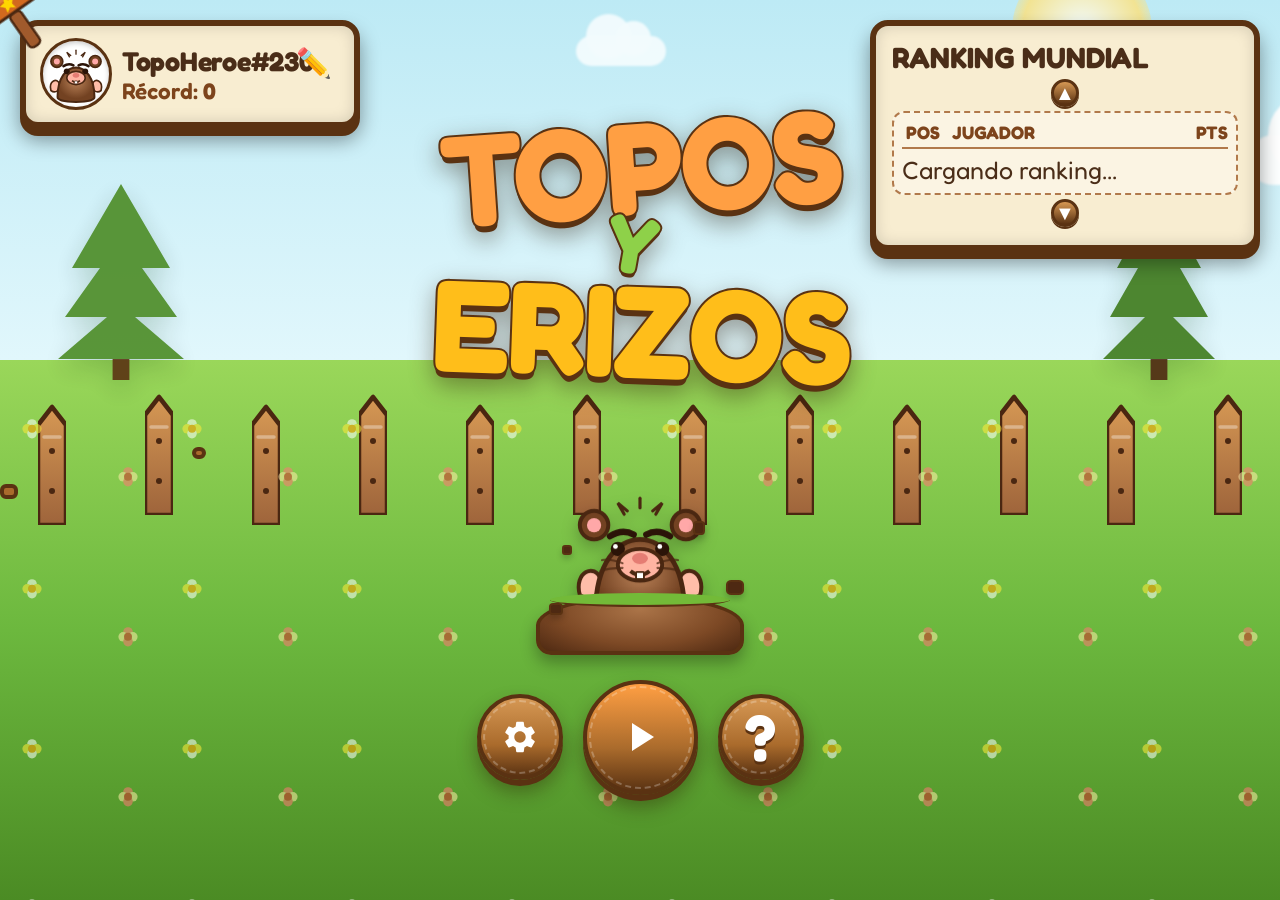
==== commit d7fe93cb: "fix(scenery): deshace el fondo de sol/colinas y reemplaza la cerca por la nueva cerca de madera vect" ====
--- a/index.html
+++ b/index.html
@@ -52,84 +52,25 @@
 
   <!-- Background Ambient Scene -->
   <div class="scene" aria-hidden="true">
-    <!-- 1. Cute Smiling Sun -->
-    <div class="sun">
-      <svg viewBox="0 0 120 120" width="100%" height="100%">
-        <circle cx="60" cy="60" r="30" fill="#ffe17a" stroke="#f0b429" stroke-width="4"/>
-        <g stroke="#f0b429" stroke-width="4" stroke-linecap="round">
-          <path d="M60 18v-10M60 102v10M18 60h-10M102 60h10M31 31l-7-7M89 31l7-7M31 89l-7 7M89 89l7 7"/>
-        </g>
-        <circle cx="51" cy="56" r="3.5" fill="#c98a12"/>
-        <circle cx="69" cy="56" r="3.5" fill="#c98a12"/>
-        <path d="M49 68Q60 76 71 68" fill="none" stroke="#c98a12" stroke-width="3.5" stroke-linecap="round"/>
-        <circle cx="44" cy="64" r="4.5" fill="#ffb4a2" opacity="0.7"/>
-        <circle cx="76" cy="64" r="4.5" fill="#ffb4a2" opacity="0.7"/>
-      </svg>
-    </div>
-
-    <!-- 2. Fluffy White Clouds -->
-    <div class="cloud a">
-      <svg viewBox="0 0 100 50" width="100%" height="100%">
-        <path d="M12 40Q10 24 26 24Q30 8 48 10Q64 4 72 18Q90 18 88 34Q90 44 74 46L24 46Q10 46 12 40Z" fill="#ffffff" stroke="#cfe8f0" stroke-width="4"/>
-      </svg>
-    </div>
-    <div class="cloud b">
-      <svg viewBox="0 0 100 50" width="100%" height="100%">
-        <path d="M12 40Q10 24 26 24Q30 8 48 10Q64 4 72 18Q90 18 88 34Q90 44 74 46L24 46Q10 46 12 40Z" fill="#ffffff" stroke="#cfe8f0" stroke-width="4"/>
-      </svg>
-    </div>
-
-    <!-- 3. Rolling Green Hills -->
-    <div class="hills"></div>
-
-    <!-- 4. Stylized Round Trees with Fruit -->
-    <div class="tree left">
-      <svg viewBox="-70 -70 140 170" width="100%" height="100%">
-        <defs>
-          <radialGradient id="can1" cx="35%" cy="25%" r="90%">
-            <stop offset="0%" stop-color="#9ad75a"/>
-            <stop offset="60%" stop-color="#6cb83e"/>
-            <stop offset="100%" stop-color="#4b8b24"/>
-          </radialGradient>
-        </defs>
-        <path d="M0 96 L0 30 M0 56 Q-18 46 -26 30 M0 46 Q16 40 24 24" stroke="#5a3212" stroke-width="12" stroke-linecap="round" fill="none"/>
-        <g stroke="#2e6410" stroke-width="5.5">
-          <circle cx="-30" cy="4" r="30" fill="url(#can1)"/>
-          <circle cx="32" cy="-2" r="32" fill="url(#can1)"/>
-          <circle cx="0" cy="-32" r="36" fill="url(#can1)"/>
-        </g>
-        <circle cx="-12" cy="-44" r="10" fill="rgba(255,255,255,0.3)"/>
-        <circle cx="-26" cy="-4" r="5.5" fill="#ff6b6b" stroke="#d63030" stroke-width="2.5"/>
-        <circle cx="26" cy="8" r="5.5" fill="#ff6b6b" stroke="#d63030" stroke-width="2.5"/>
-        <circle cx="10" cy="-38" r="5.5" fill="#ff6b6b" stroke="#d63030" stroke-width="2.5"/>
-      </svg>
-    </div>
-    <div class="tree right">
-      <svg viewBox="-70 -70 140 170" width="100%" height="100%">
-        <defs>
-          <radialGradient id="can2" cx="35%" cy="25%" r="90%">
-            <stop offset="0%" stop-color="#8fce4e"/>
-            <stop offset="60%" stop-color="#79c243"/>
-            <stop offset="100%" stop-color="#3e7b1a"/>
-          </radialGradient>
-        </defs>
-        <path d="M0 96 L0 30 M0 56 Q-18 46 -26 30 M0 46 Q16 40 24 24" stroke="#4e2912" stroke-width="12" stroke-linecap="round" fill="none"/>
-        <g stroke="#255a0d" stroke-width="5.5">
-          <circle cx="-30" cy="4" r="30" fill="url(#can2)"/>
-          <circle cx="32" cy="-2" r="32" fill="url(#can2)"/>
-          <circle cx="0" cy="-32" r="36" fill="url(#can2)"/>
-        </g>
-        <circle cx="-12" cy="-44" r="10" fill="rgba(255,255,255,0.25)"/>
-        <circle cx="-26" cy="-4" r="5.5" fill="#ff6b6b" stroke="#d63030" stroke-width="2.5"/>
-        <circle cx="26" cy="8" r="5.5" fill="#ff6b6b" stroke="#d63030" stroke-width="2.5"/>
-        <circle cx="10" cy="-38" r="5.5" fill="#ff6b6b" stroke="#d63030" stroke-width="2.5"/>
-      </svg>
-    </div>
-
-    <!-- 5. Wooden Fence -->
-    <div class="bg-fence"></div>
+    <div class="sun"></div>
+    <div class="cloud c1"></div>
+    <div class="cloud c2"></div>
+    <div class="cloud c3"></div>
+    
+    <!-- Nueva Cerca de Madera (de archivos de diseño) -->
+    <div class="fence">
+      <div class="rail r1"></div>
+      <div class="rail r2"></div>
+      <div class="posts" id="fencePosts"></div>
+    </div>
+
     <div class="bg-flowers"></div>
-  </div>
+    <div class="bg-forest">
+      <div class="bg-tree t-left"></div>
+      <div class="bg-tree t-right"></div>
+    </div>
+  </div>
+
 
 
   <!-- Custom Wooden Hammer Cursor (for non-touch devices) -->
--- a/style.css
+++ b/style.css
@@ -78,120 +78,105 @@
   inset: 0;
   pointer-events: none;
   z-index: 0;
-  overflow: hidden;
 }
 
 .sun {
   position: absolute;
-  top: 25px;
-  right: 8%;
-  width: 135px;
-  height: 135px;
+  top: -40px;
+  right: 10%;
+  width: 140px;
+  height: 140px;
+  border-radius: 50%;
+  background: radial-gradient(circle, #ffffff 0%, var(--sun) 60%, rgba(255, 225, 122, 0) 80%);
+  opacity: 0.8;
   animation: sunFloat 8s ease-in-out infinite alternate;
-  filter: drop-shadow(0 4px 10px rgba(255, 200, 0, 0.4));
-  z-index: 1;
 }
 
 @keyframes sunFloat {
   0% { transform: translateY(0) scale(1); }
-  100% { transform: translateY(8px) scale(1.04); }
+  100% { transform: translateY(10px) scale(1.05); }
 }
 
 .cloud {
   position: absolute;
-  z-index: 1;
-}
-
-.cloud.a {
-  top: 7%;
-  left: 5%;
-  width: 140px;
-  animation: cloudDrift 14s ease-in-out infinite alternate;
-}
-
-.cloud.b {
-  top: 13%;
-  right: 12%;
-  width: 110px;
-  opacity: 0.9;
-  animation: cloudDrift 18s ease-in-out infinite alternate-reverse;
-}
+  background: rgba(255, 255, 255, 0.95);
+  border-radius: 99px;
+  filter: blur(1px);
+}
+.cloud::before, .cloud::after {
+  content: "";
+  position: absolute;
+  background: inherit;
+  border-radius: 50%;
+}
+.c1 { width: 120px; height: 40px; top: 8%; left: 5%; animation: cloudDrift 45s linear infinite; }
+.c1::before { width: 60px; height: 60px; top: -30px; left: 15px; }
+.c1::after { width: 50px; height: 50px; top: -20px; left: 55px; }
+
+.c2 { width: 160px; height: 50px; top: 15%; right: -10%; animation: cloudDrift 60s linear infinite reverse; }
+.c2::before { width: 80px; height: 80px; top: -40px; left: 20px; }
+.c2::after { width: 60px; height: 60px; top: -25px; left: 80px; }
+
+.c3 { width: 90px; height: 30px; top: 4%; left: 45%; animation: cloudDrift 30s linear infinite; opacity: 0.8; }
+.c3::before { width: 45px; height: 45px; top: -22px; left: 10px; }
+.c3::after { width: 35px; height: 35px; top: -15px; left: 40px; }
 
 @keyframes cloudDrift {
-  0% { transform: translateX(0); }
-  100% { transform: translateX(35px); }
-}
-
-.hills {
+  from { transform: translateX(-15vw); }
+  to { transform: translateX(115vw); }
+}
+
+/* NUEVA CERCA DE MADERA VECTORIAL (de demo-juego.html) */
+.fence {
   position: absolute;
   left: 0;
   right: 0;
-  bottom: 40%;
-  height: 140px;
+  bottom: 41%;
+  height: 118px;
   z-index: 1;
-}
-
-.hills::before, .hills::after {
-  content: "";
-  position: absolute;
-  border-radius: 50%;
-}
-
-.hills::before {
-  width: 160%;
+  pointer-events: none;
+}
+
+.rail {
+  position: absolute;
+  left: 0;
+  right: 0;
+  height: 13px;
+  border-radius: 6px;
+  background: #aa6b2c;
+  border: 4px solid var(--wood-dark);
+}
+
+.rail.r1 { bottom: 72px; }
+.rail.r2 { bottom: 32px; }
+
+.posts {
+  position: absolute;
+  left: 0;
+  right: 0;
+  bottom: 0;
+  display: flex;
+  justify-content: space-between;
+  padding: 0 3%;
+}
+
+.post {
+  width: 28px;
+}
+
+.post:nth-child(even) {
+  transform: translateY(-10px);
+}
+
+.bg-forest {
+  position: absolute;
+  bottom: 60%;
+  left: 0;
+  right: 0;
   height: 200px;
-  left: -20%;
-  bottom: -95px;
-  background: #8fce4e;
-  box-shadow: inset 0 6px 12px rgba(255, 255, 255, 0.3);
-}
-
-.hills::after {
-  width: 140%;
-  height: 170px;
-  right: -15%;
-  bottom: -115px;
-  background: #79c243;
-  box-shadow: inset 0 6px 12px rgba(255, 255, 255, 0.25);
-}
-
-.tree {
-  position: absolute;
-  bottom: 42%;
-  width: 130px;
-  z-index: 2;
-  filter: drop-shadow(0 6px 10px rgba(0, 50, 0, 0.25));
-}
-
-.tree.left {
-  left: 2%;
-  animation: treeSway 6s ease-in-out infinite alternate;
-  transform-origin: bottom center;
-}
-
-.tree.right {
-  right: 2%;
-  width: 120px;
-  animation: treeSway 7s ease-in-out infinite alternate-reverse;
-  transform-origin: bottom center;
-}
-
-@keyframes treeSway {
-  0% { transform: rotate(-2deg); }
-  100% { transform: rotate(2deg); }
-}
-
-.bg-fence {
-  position: absolute;
-  bottom: calc(40% - 2px);
-  left: 0;
-  width: 100%;
-  height: 40px;
-  background-image: url('data:image/svg+xml;utf8,<svg xmlns="http://www.w3.org/2000/svg" viewBox="0 0 40 40"><rect x="0" y="22" width="40" height="4" fill="%235a3212"/><rect x="0" y="10" width="40" height="4" fill="%235a3212"/><path d="M4 4 L14 4 L14 40 L4 40 Z" fill="%23aa6b2c" stroke="%235a3212" stroke-width="1.5"/><polygon points="4,4 9,0 14,4" fill="%23aa6b2c" stroke="%235a3212" stroke-width="1.5"/><path d="M24 4 L34 4 L34 40 L24 40 Z" fill="%23925c27" stroke="%235a3212" stroke-width="1.5"/><polygon points="24,4 29,0 34,4" fill="%23925c27" stroke="%235a3212" stroke-width="1.5"/></svg>');
-  background-repeat: repeat-x;
-  background-size: auto 40px;
-  background-position: bottom left;
-  opacity: 0.9;
+  display: flex;
+  justify-content: space-between;
+  padding: 0 4%;
   z-index: 2;
 }
 
@@ -200,13 +185,14 @@
   bottom: 0;
   left: 0;
   width: 100%;
-  height: 40%;
+  height: 60%;
   background-image: url('data:image/svg+xml;utf8,<svg xmlns="http://www.w3.org/2000/svg" viewBox="0 0 100 100"><circle cx="20" cy="40" r="3" fill="%23fff"/><circle cx="23" cy="43" r="3" fill="%23ffeb3b"/><circle cx="17" cy="43" r="3" fill="%23ffeb3b"/><circle cx="20" cy="46" r="3" fill="%23fff"/><circle cx="20" cy="43" r="2.5" fill="%23ff9800"/><circle cx="80" cy="70" r="3" fill="%23ff7675"/><circle cx="83" cy="73" r="3" fill="%23ffeaa7"/><circle cx="77" cy="73" r="3" fill="%23ffeaa7"/><circle cx="80" cy="76" r="3" fill="%23ff7675"/><circle cx="80" cy="73" r="2.5" fill="%23d63030"/></svg>');
   background-size: 160px 160px;
   opacity: 0.55;
-  z-index: 2;
+  z-index: 1;
   pointer-events: none;
 }
+
 
 
 .bg-tree {
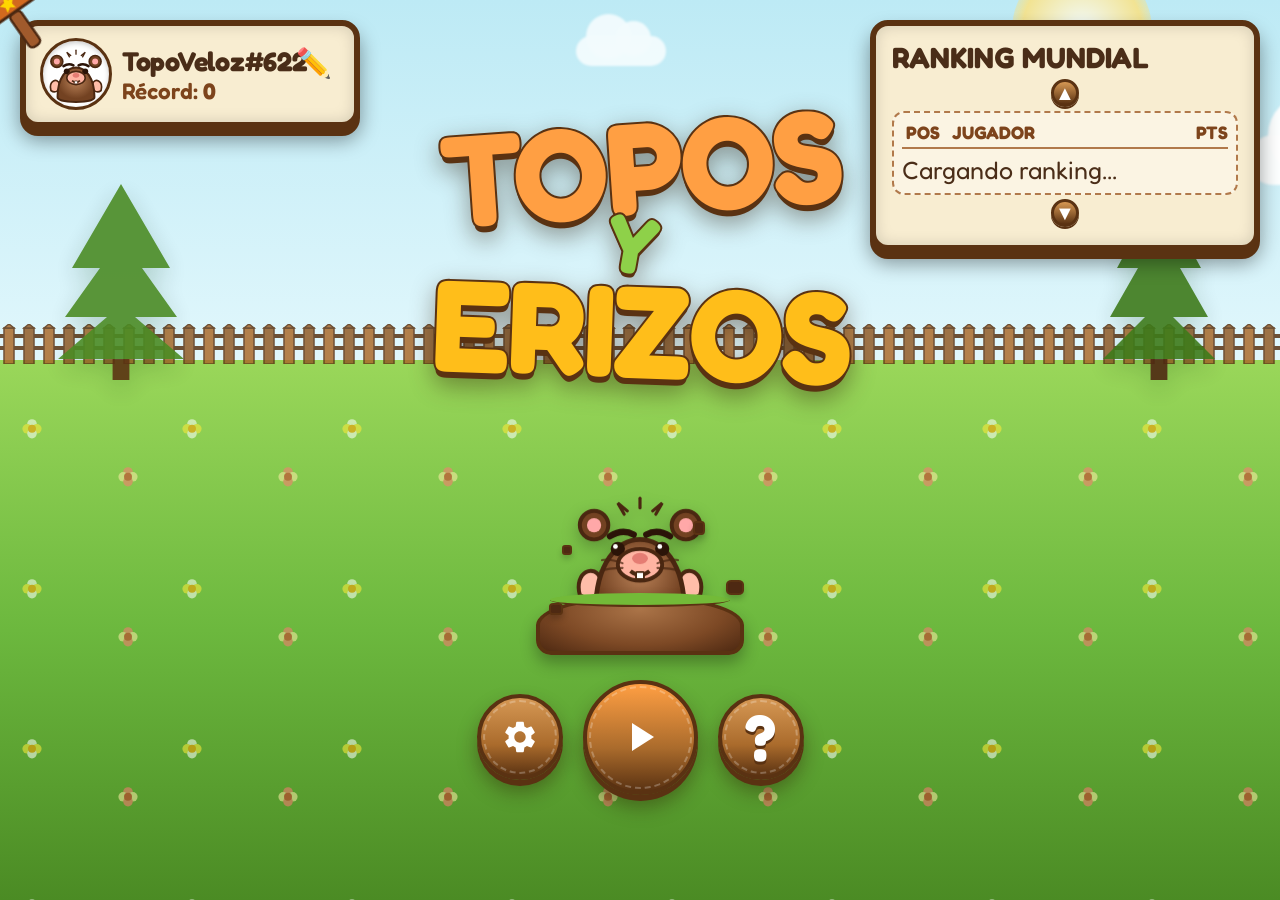
==== commit 771eb19f: "revert: restaura la cerca y escenario al estado original exacto" ====
--- a/index.html
+++ b/index.html
@@ -56,22 +56,14 @@
     <div class="cloud c1"></div>
     <div class="cloud c2"></div>
     <div class="cloud c3"></div>
-    
-    <!-- Nueva Cerca de Madera (de archivos de diseño) -->
-    <div class="fence">
-      <div class="rail r1"></div>
-      <div class="rail r2"></div>
-      <div class="posts" id="fencePosts"></div>
-    </div>
-
+    <div class="bg-fence"></div>
     <div class="bg-flowers"></div>
     <div class="bg-forest">
+      <!-- Stylized Vector Trees matching reference background -->
       <div class="bg-tree t-left"></div>
       <div class="bg-tree t-right"></div>
     </div>
   </div>
-
-
 
   <!-- Custom Wooden Hammer Cursor (for non-touch devices) -->
   <div class="hammer-cursor" id="hammerCursor" aria-hidden="true">
--- a/style.css
+++ b/style.css
@@ -126,48 +126,6 @@
   to { transform: translateX(115vw); }
 }
 
-/* NUEVA CERCA DE MADERA VECTORIAL (de demo-juego.html) */
-.fence {
-  position: absolute;
-  left: 0;
-  right: 0;
-  bottom: 41%;
-  height: 118px;
-  z-index: 1;
-  pointer-events: none;
-}
-
-.rail {
-  position: absolute;
-  left: 0;
-  right: 0;
-  height: 13px;
-  border-radius: 6px;
-  background: #aa6b2c;
-  border: 4px solid var(--wood-dark);
-}
-
-.rail.r1 { bottom: 72px; }
-.rail.r2 { bottom: 32px; }
-
-.posts {
-  position: absolute;
-  left: 0;
-  right: 0;
-  bottom: 0;
-  display: flex;
-  justify-content: space-between;
-  padding: 0 3%;
-}
-
-.post {
-  width: 28px;
-}
-
-.post:nth-child(even) {
-  transform: translateY(-10px);
-}
-
 .bg-forest {
   position: absolute;
   bottom: 60%;
@@ -178,6 +136,20 @@
   justify-content: space-between;
   padding: 0 4%;
   z-index: 2;
+}
+
+.bg-fence {
+  position: absolute;
+  bottom: calc(60% - 4px);
+  left: 0;
+  width: 100%;
+  height: 40px;
+  background-image: url('data:image/svg+xml;utf8,<svg xmlns="http://www.w3.org/2000/svg" viewBox="0 0 40 40"><rect x="0" y="22" width="40" height="4" fill="%235a3212"/><rect x="0" y="10" width="40" height="4" fill="%235a3212"/><path d="M4 4 L14 4 L14 40 L4 40 Z" fill="%23aa6b2c" stroke="%235a3212" stroke-width="1.5"/><polygon points="4,4 9,0 14,4" fill="%23aa6b2c" stroke="%235a3212" stroke-width="1.5"/><path d="M24 4 L34 4 L34 40 L24 40 Z" fill="%23925c27" stroke="%235a3212" stroke-width="1.5"/><polygon points="24,4 29,0 34,4" fill="%23925c27" stroke="%235a3212" stroke-width="1.5"/></svg>');
+  background-repeat: repeat-x;
+  background-size: auto 40px;
+  background-position: bottom left;
+  opacity: 0.85;
+  z-index: 1;
 }
 
 .bg-flowers {
@@ -192,8 +164,6 @@
   z-index: 1;
   pointer-events: none;
 }
-
-
 
 .bg-tree {
   width: 140px;
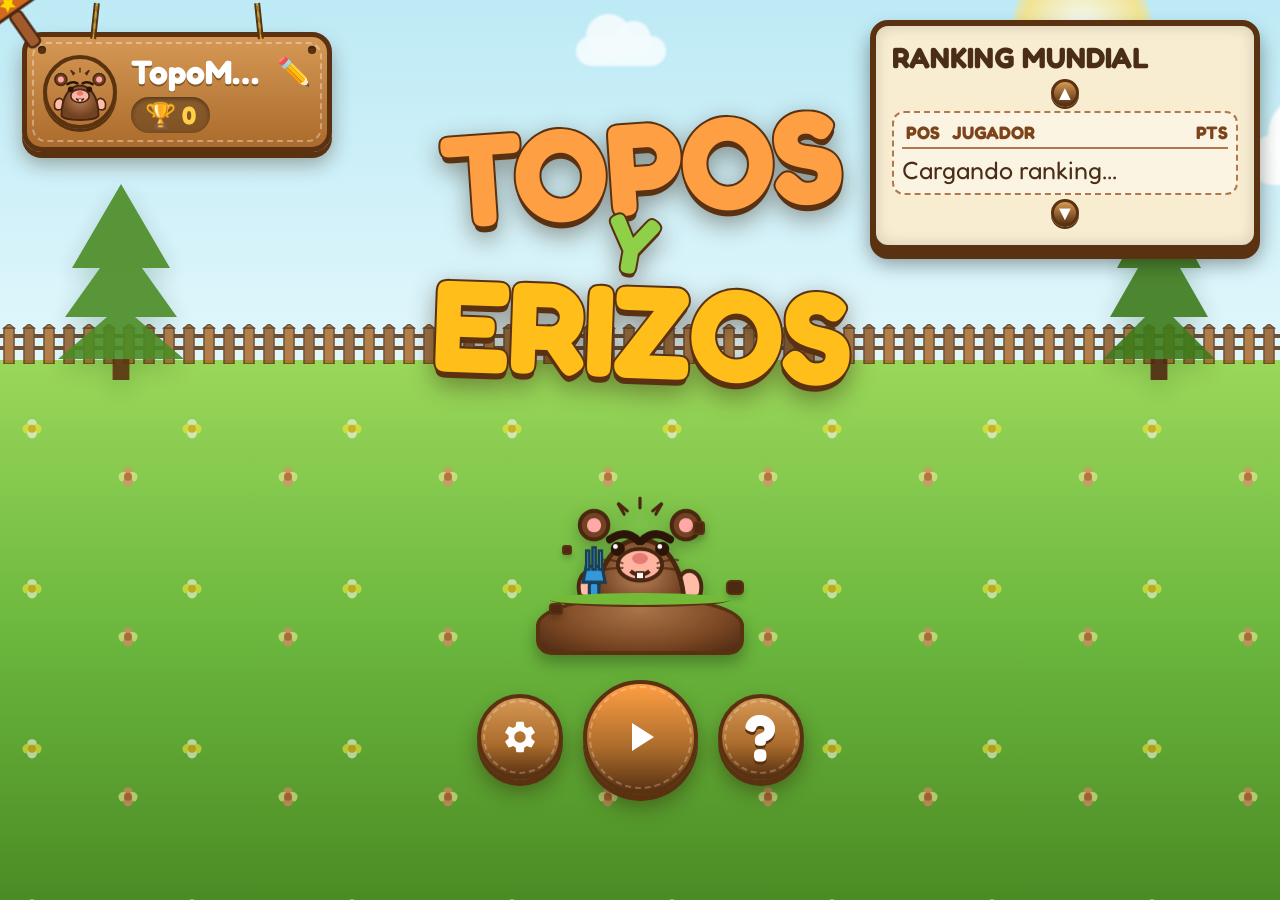
==== commit c7e1f3db: "feat(ui): implementa la tarjeta de perfil estilo letrero de madera colgante de los archivos de diseñ" ====
--- a/index.html
+++ b/index.html
@@ -100,17 +100,29 @@
         </button>
       </div>
       
-      <!-- 1. FLOATING PROFILE BADGE (TOP-LEFT) -->
+      <!-- 1. FLOATING PROFILE BADGE (TOP-LEFT HANGING WOODEN SIGN) -->
       <div class="floating-profile-badge" id="profileCard">
+        <!-- Hanging Ropes -->
+        <div class="cuerdas" aria-hidden="true">
+          <div class="cuerda i"></div>
+          <div class="cuerda d"></div>
+        </div>
+        <!-- Corner Nails -->
+        <div class="clavo i" aria-hidden="true"></div>
+        <div class="clavo d" aria-hidden="true"></div>
+        
         <button class="modal-close-btn" id="btnCloseProfileModal" title="Cerrar" aria-label="Cerrar">&times;</button>
+        
         <!-- View Mode -->
         <div class="profile-view-mode" id="profileViewMode">
           <div class="profile-avatar-badge" id="profileViewAvatar"></div>
           <div class="profile-info">
-            <span class="profile-name" id="profileViewName">Jugador Anónimo</span>
-            <span class="profile-highscore">Récord: <b id="profileViewRecord">0</b></span>
-          </div>
-          <button class="edit-profile-btn" id="btnEditProfile" title="Editar Perfil">✏️</button>
+            <div class="profile-name-row">
+              <span class="profile-name" id="profileViewName">Jugador Anónimo</span>
+              <button class="edit-profile-btn" id="btnEditProfile" title="Editar Perfil">✏️</button>
+            </div>
+            <span class="profile-highscore">🏆 <b id="profileViewRecord">0</b></span>
+          </div>
         </div>
         
         <!-- Edit Mode (hidden by default) -->
@@ -126,6 +138,7 @@
           </div>
         </div>
       </div>
+
 
       <!-- 2. FLOATING RANKING BOARD (TOP-RIGHT) -->
       <div class="floating-mini-leaderboard" id="miniLeaderboardCard">
--- a/style.css
+++ b/style.css
@@ -1453,63 +1453,95 @@
   min-height: 100dvh;
 }
 
-/* ---------- FLOATING CORNER BADGES (TOP-LEFT & TOP-RIGHT) ---------- */
+/* ---------- FLOATING CORNER BADGES (HANGING WOODEN PROFILE SIGN) ---------- */
 .floating-profile-badge {
   position: fixed;
-  left: 20px;
-  top: 20px;
+  left: 22px;
+  top: 32px;
   z-index: 100;
-  width: 340px;
-  max-width: min(94vw, 340px);
-  background: #f8edd1;
-  border: 6px solid var(--wood-dark) !important;
-  border-radius: 18px;
-  box-shadow: 
-    0 8px 0 var(--wood-dark), 
-    0 12px 20px rgba(0,0,0,0.4), 
-    inset 0 0 15px rgba(0,0,0,0.15);
-  padding: 12px 14px;
+  width: 310px;
+  max-width: min(94vw, 310px);
+  background: linear-gradient(180deg, var(--wood-light) 0%, var(--wood) 100%);
+  border: 5px solid var(--wood-dark) !important;
+  border-radius: 20px;
+  box-shadow: 0 6px 0 var(--wood-dark), 0 12px 20px rgba(40,20,0,.35);
+  padding: 14px 16px;
   box-sizing: border-box;
   font-family: 'Fredoka', sans-serif;
-  color: #4a2d18;
+  color: #fff;
   transition: transform 0.2s ease;
-}
-
-.floating-profile-badge .profile-badge-title {
-  font-size: 0.85rem;
-  font-weight: 900;
-  color: #734222;
-  text-transform: uppercase;
-  letter-spacing: 0.8px;
-  margin-bottom: 8px;
-  border-bottom: 1.5px solid #e2d1b1;
-  padding-bottom: 4px;
-  width: 100%;
-  text-align: center;
-}
+  animation: mecer 5s ease-in-out infinite;
+  transform-origin: top center;
+}
+
+/* Dashed inner border stitching line */
+.floating-profile-badge::before {
+  content: "";
+  position: absolute;
+  inset: 5px;
+  border: 2px dashed rgba(255, 255, 255, 0.35);
+  border-radius: 14px;
+  pointer-events: none;
+}
+
+/* Hanging Ropes */
+.floating-profile-badge .cuerdas {
+  display: flex;
+  justify-content: space-between;
+  width: 170px;
+  position: absolute;
+  top: -34px;
+  left: 50%;
+  transform: translateX(-50%);
+  pointer-events: none;
+}
+
+.floating-profile-badge .cuerda {
+  width: 6px;
+  height: 36px;
+  background: repeating-linear-gradient(45deg, #c9a227 0 4px, #a67f1a 4px 8px);
+  border-left: 2px solid var(--wood-dark);
+  border-right: 2px solid var(--wood-dark);
+}
+
+.floating-profile-badge .cuerda.i { transform: rotate(6deg); }
+.floating-profile-badge .cuerda.d { transform: rotate(-6deg); }
+
+/* Corner Nails */
+.floating-profile-badge .clavo {
+  position: absolute;
+  top: 9px;
+  width: 8px;
+  height: 8px;
+  border-radius: 50%;
+  background: var(--wood-dark);
+  box-shadow: inset 0 1px 2px rgba(0,0,0,0.6);
+  z-index: 2;
+}
+.floating-profile-badge .clavo.i { left: 11px; }
+.floating-profile-badge .clavo.d { right: 11px; }
 
 .floating-profile-badge .profile-view-mode {
   display: flex;
   align-items: center;
-  gap: 10px;
+  gap: 14px;
   position: relative;
   width: 100%;
-  padding-right: 24px;
   box-sizing: border-box;
 }
 
 .floating-profile-badge .profile-avatar-badge {
-  width: 72px;
-  height: 72px;
+  width: 74px;
+  height: 74px;
   border-radius: 50%;
-  background: #fff;
-  border: 3.5px solid var(--wood-dark);
+  background: var(--parch);
+  border: 4px solid var(--wood-dark);
+  box-shadow: 0 3px 0 var(--wood-dark);
   display: flex;
   align-items: center;
   justify-content: center;
   overflow: hidden;
   flex-shrink: 0;
-  box-shadow: inset 0 2px 5px rgba(0,0,0,0.2);
 }
 
 .floating-profile-badge .profile-avatar-badge svg {
@@ -1525,39 +1557,55 @@
   overflow: hidden;
 }
 
+.floating-profile-badge .profile-name-row {
+  display: flex;
+  align-items: center;
+  gap: 6px;
+}
+
 .floating-profile-badge .profile-name {
-  font-size: clamp(0.8rem, 3.2vw, 1.08rem);
-  font-weight: 900;
-  color: #4a2d18;
-  letter-spacing: -0.01em;
+  font-size: 1.35rem;
+  font-weight: 900;
+  color: #ffffff;
+  text-shadow: 0 2px 0 rgba(0, 0, 0, 0.35);
   overflow: hidden;
   text-overflow: ellipsis;
   white-space: nowrap;
-  max-width: 100%;
 }
 
 .floating-profile-badge .profile-highscore {
-  font-size: 0.9rem;
-  color: #7d441c;
-  font-weight: 600;
+  margin-top: 5px;
+  display: inline-flex;
+  align-items: center;
+  gap: 6px;
+  background: rgba(0, 0, 0, 0.28);
+  border-radius: 99px;
+  padding: 3px 14px;
+  font-weight: 900;
+  font-size: 1rem;
+  color: #ffffff;
+  box-shadow: inset 0 2px 4px rgba(0, 0, 0, 0.4);
+  align-self: flex-start;
+}
+
+.floating-profile-badge .profile-highscore b {
+  color: #ffd043;
 }
 
 .floating-profile-badge .edit-profile-btn {
-  position: absolute;
-  top: 4px;
-  right: 4px;
   background: none;
   border: none;
-  font-size: 1.15rem;
+  font-size: 1.1rem;
   cursor: pointer;
-  padding: 4px;
+  padding: 0;
   transition: transform 0.15s ease;
-  z-index: 5;
+  user-select: none;
 }
 
 .floating-profile-badge .edit-profile-btn:hover {
-  transform: scale(1.2);
-}
+  transform: scale(1.25);
+}
+
 
 .floating-profile-badge .profile-edit-mode {
   display: flex;
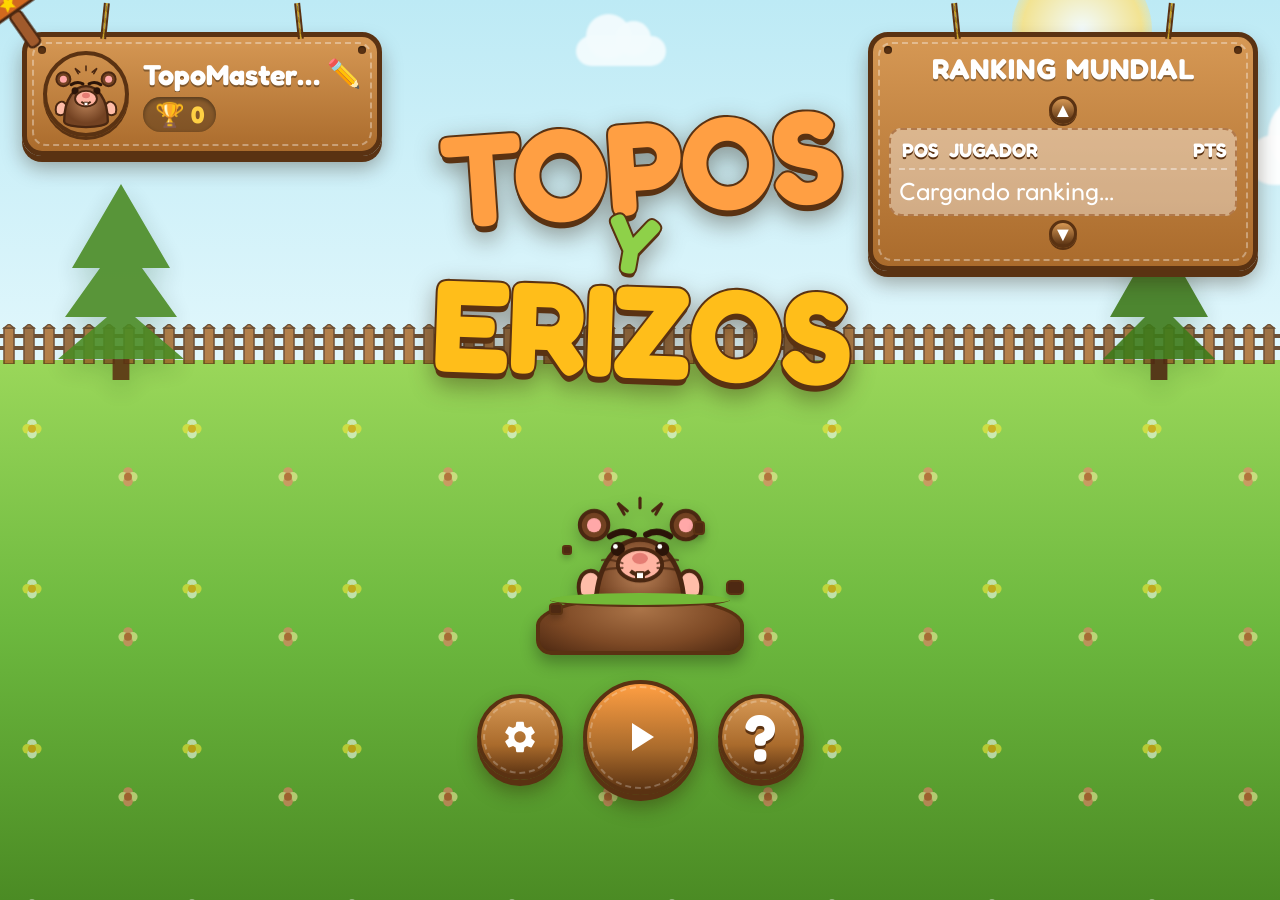
==== commit 3a5aaf2c: "fix(ui): aplica maxima legibilidad y alto contraste a los nombres y puntajes del Ranking Mundial" ====
--- a/index.html
+++ b/index.html
@@ -140,8 +140,17 @@
       </div>
 
 
-      <!-- 2. FLOATING RANKING BOARD (TOP-RIGHT) -->
+      <!-- 2. FLOATING RANKING BOARD (TOP-RIGHT HANGING WOODEN SIGN) -->
       <div class="floating-mini-leaderboard" id="miniLeaderboardCard">
+        <!-- Hanging Ropes -->
+        <div class="cuerdas" aria-hidden="true">
+          <div class="cuerda i"></div>
+          <div class="cuerda d"></div>
+        </div>
+        <!-- Corner Nails -->
+        <div class="clavo i" aria-hidden="true"></div>
+        <div class="clavo d" aria-hidden="true"></div>
+
         <button class="modal-close-btn" id="btnCloseRankModal" title="Cerrar" aria-label="Cerrar">&times;</button>
         <h3 class="mini-leaderboard-title">RANKING MUNDIAL</h3>
         
@@ -164,6 +173,7 @@
           <button class="rank-scroll-btn down" id="rankScrollDown" title="Bajar" aria-label="Bajar Ranking">▼</button>
         </div>
       </div>
+
 
       <div class="menu-layout">
         <!-- Column 1: Main Menu Options -->
--- a/style.css
+++ b/style.css
@@ -1459,8 +1459,8 @@
   left: 22px;
   top: 32px;
   z-index: 100;
-  width: 310px;
-  max-width: min(94vw, 310px);
+  width: 360px;
+  max-width: min(94vw, 360px);
   background: linear-gradient(180deg, var(--wood-light) 0%, var(--wood) 100%);
   border: 5px solid var(--wood-dark) !important;
   border-radius: 20px;
@@ -1488,7 +1488,7 @@
 .floating-profile-badge .cuerdas {
   display: flex;
   justify-content: space-between;
-  width: 170px;
+  width: 200px;
   position: absolute;
   top: -34px;
   left: 50%;
@@ -1531,8 +1531,8 @@
 }
 
 .floating-profile-badge .profile-avatar-badge {
-  width: 74px;
-  height: 74px;
+  width: 86px;
+  height: 86px;
   border-radius: 50%;
   background: var(--parch);
   border: 4px solid var(--wood-dark);
@@ -1564,7 +1564,7 @@
 }
 
 .floating-profile-badge .profile-name {
-  font-size: 1.35rem;
+  font-size: 1.15rem;
   font-weight: 900;
   color: #ffffff;
   text-shadow: 0 2px 0 rgba(0, 0, 0, 0.35);
@@ -1580,13 +1580,14 @@
   gap: 6px;
   background: rgba(0, 0, 0, 0.28);
   border-radius: 99px;
-  padding: 3px 14px;
-  font-weight: 900;
-  font-size: 1rem;
+  padding: 3px 12px;
+  font-weight: 900;
+  font-size: 0.95rem;
   color: #ffffff;
   box-shadow: inset 0 2px 4px rgba(0, 0, 0, 0.4);
   align-self: flex-start;
 }
+
 
 .floating-profile-badge .profile-highscore b {
   color: #ffd043;
@@ -1657,25 +1658,81 @@
 
 .floating-mini-leaderboard {
   position: fixed;
-  right: 20px;
-  top: 20px;
+  right: 22px;
+  top: 32px;
   z-index: 100;
   width: 390px;
-  max-width: min(95vw, 390px);
+  max-width: min(94vw, 390px);
   max-height: calc(100vh - 50px);
-  overflow-y: auto;
-  background: #f8edd1;
-  border: 6px solid var(--wood-dark);
-  border-radius: 18px;
-  box-shadow: 
-    0 8px 0 var(--wood-dark), 
-    0 12px 20px rgba(0,0,0,0.4), 
-    inset 0 0 15px rgba(0,0,0,0.15);
+  background: linear-gradient(180deg, var(--wood-light) 0%, var(--wood) 100%);
+  border: 5px solid var(--wood-dark) !important;
+  border-radius: 20px;
+  box-shadow: 0 6px 0 var(--wood-dark), 0 12px 20px rgba(40,20,0,.35);
   padding: 14px 16px;
   box-sizing: border-box;
   font-family: 'Fredoka', sans-serif;
-  color: #4a2d18;
-}
+  color: #fff;
+  animation: mecer 5s ease-in-out infinite alternate;
+  transform-origin: top center;
+}
+
+/* Dashed inner border stitching line */
+.floating-mini-leaderboard::before {
+  content: "";
+  position: absolute;
+  inset: 5px;
+  border: 2px dashed rgba(255, 255, 255, 0.35);
+  border-radius: 14px;
+  pointer-events: none;
+}
+
+/* Hanging Ropes */
+.floating-mini-leaderboard .cuerdas {
+  display: flex;
+  justify-content: space-between;
+  width: 220px;
+  position: absolute;
+  top: -34px;
+  left: 50%;
+  transform: translateX(-50%);
+  pointer-events: none;
+}
+
+.floating-mini-leaderboard .cuerda {
+  width: 6px;
+  height: 36px;
+  background: repeating-linear-gradient(45deg, #c9a227 0 4px, #a67f1a 4px 8px);
+  border-left: 2px solid var(--wood-dark);
+  border-right: 2px solid var(--wood-dark);
+}
+
+.floating-mini-leaderboard .cuerda.i { transform: rotate(-6deg); }
+.floating-mini-leaderboard .cuerda.d { transform: rotate(6deg); }
+
+/* Corner Nails */
+.floating-mini-leaderboard .clavo {
+  position: absolute;
+  top: 9px;
+  width: 8px;
+  height: 8px;
+  border-radius: 50%;
+  background: var(--wood-dark);
+  box-shadow: inset 0 1px 2px rgba(0,0,0,0.6);
+  z-index: 2;
+}
+.floating-mini-leaderboard .clavo.i { left: 11px; }
+.floating-mini-leaderboard .clavo.d { right: 11px; }
+
+.mini-leaderboard-title {
+  color: #ffffff;
+  font-size: 1.15rem;
+  font-weight: 900;
+  text-shadow: 0 2px 0 rgba(0, 0, 0, 0.35);
+  letter-spacing: 1px;
+  text-align: center;
+  margin-bottom: 6px;
+}
+
 
 .mini-leaderboard-container-wrapper {
   display: flex;
@@ -2074,12 +2131,13 @@
   display: grid;
   grid-template-columns: 42px 1fr 58px;
   column-gap: 8px;
-  font-size: 0.72rem;
-  font-weight: 700;
-  color: #7d441c;
+  font-size: 0.78rem;
+  font-weight: 900;
+  color: #ffffff;
+  text-shadow: 0 1.5px 0 var(--wood-dark);
   text-transform: uppercase;
-  padding-bottom: 4px;
-  border-bottom: 2px solid #b1794b;
+  padding-bottom: 6px;
+  border-bottom: 2px dashed rgba(255,255,255,0.4);
   margin-bottom: 6px;
 }
 
@@ -2094,22 +2152,10 @@
 .leaderboard-list {
   display: flex;
   flex-direction: column;
-  gap: 5px;
+  gap: 6px;
   overflow-y: auto;
   flex-grow: 1;
   padding-right: 2px;
-}
-
-.leaderboard-list::-webkit-scrollbar {
-  width: 6px;
-}
-.leaderboard-list::-webkit-scrollbar-track {
-  background: rgba(0,0,0,0.05);
-  border-radius: 10px;
-}
-.leaderboard-list::-webkit-scrollbar-thumb {
-  background: var(--wood-medium);
-  border-radius: 10px;
 }
 
 .leaderboard-row {
@@ -2118,62 +2164,23 @@
   column-gap: 8px;
   align-items: center;
   padding: 6px 8px;
-  background: rgba(255, 255, 255, 0.35);
-  border-radius: 10px;
-  border-bottom: 1px solid rgba(0,0,0,0.04);
+  background: var(--parch);
+  border: 2.5px solid var(--wood-dark);
+  border-radius: 12px;
+  box-shadow: 0 3px 0 var(--wood-dark);
   box-sizing: border-box;
   width: 100%;
 }
 
 .leaderboard-row.my-row {
-  background: rgba(255, 235, 59, 0.28);
-  border: 1.5px solid #ffcc00;
-}
-
-.leaderboard-rank {
-  font-size: 0.85rem;
-  font-weight: 900;
-  display: flex;
-  align-items: center;
-  justify-content: center;
-  width: 25px;
-  height: 25px;
-  border-radius: 50%;
-  position: relative;
-}
-
-.leaderboard-rank.rank-1 { background: #ffd700; color: #5c3b00; box-shadow: 0 2px 0 #cc9a00; }
-.leaderboard-rank.rank-2 { background: #c0c0c0; color: #3d3d3d; box-shadow: 0 2px 0 #999; }
-.leaderboard-rank.rank-3 { background: #cd7f32; color: #4e2908; box-shadow: 0 2px 0 #964f1c; }
-
-.leaderboard-player {
-  display: flex;
-  align-items: center;
-  gap: 5px;
-  min-width: 0;
-}
-
-.leaderboard-player-avatar {
-  width: 38px;
-  height: 38px;
-  border-radius: 50%;
-  background: #fff;
-  border: 1.5px solid var(--wood-medium);
-  display: flex;
-  align-items: center;
-  justify-content: center;
-  overflow: hidden;
-  flex-shrink: 0;
-}
-
-.leaderboard-player-avatar svg {
-  width: 100%;
-  height: 100%;
+  background: #fff59d !important;
+  border: 3px solid #f57f17 !important;
 }
 
 .leaderboard-player-name {
-  font-weight: 600;
-  font-size: clamp(0.78rem, 2.3vw, 0.9rem);
+  font-weight: 900 !important;
+  font-size: 0.92rem;
+  color: var(--wood-dark) !important;
   letter-spacing: -0.01em;
   overflow: hidden;
   text-overflow: ellipsis;
@@ -2183,12 +2190,13 @@
 }
 
 .leaderboard-score {
-  font-weight: 900;
+  font-weight: 900 !important;
   text-align: right;
-  color: #4a2d18;
-  font-size: 0.92rem;
+  color: var(--wood-dark) !important;
+  font-size: 0.95rem;
   white-space: nowrap;
 }
+
 
 #leaderboardClose {
   display: block;
